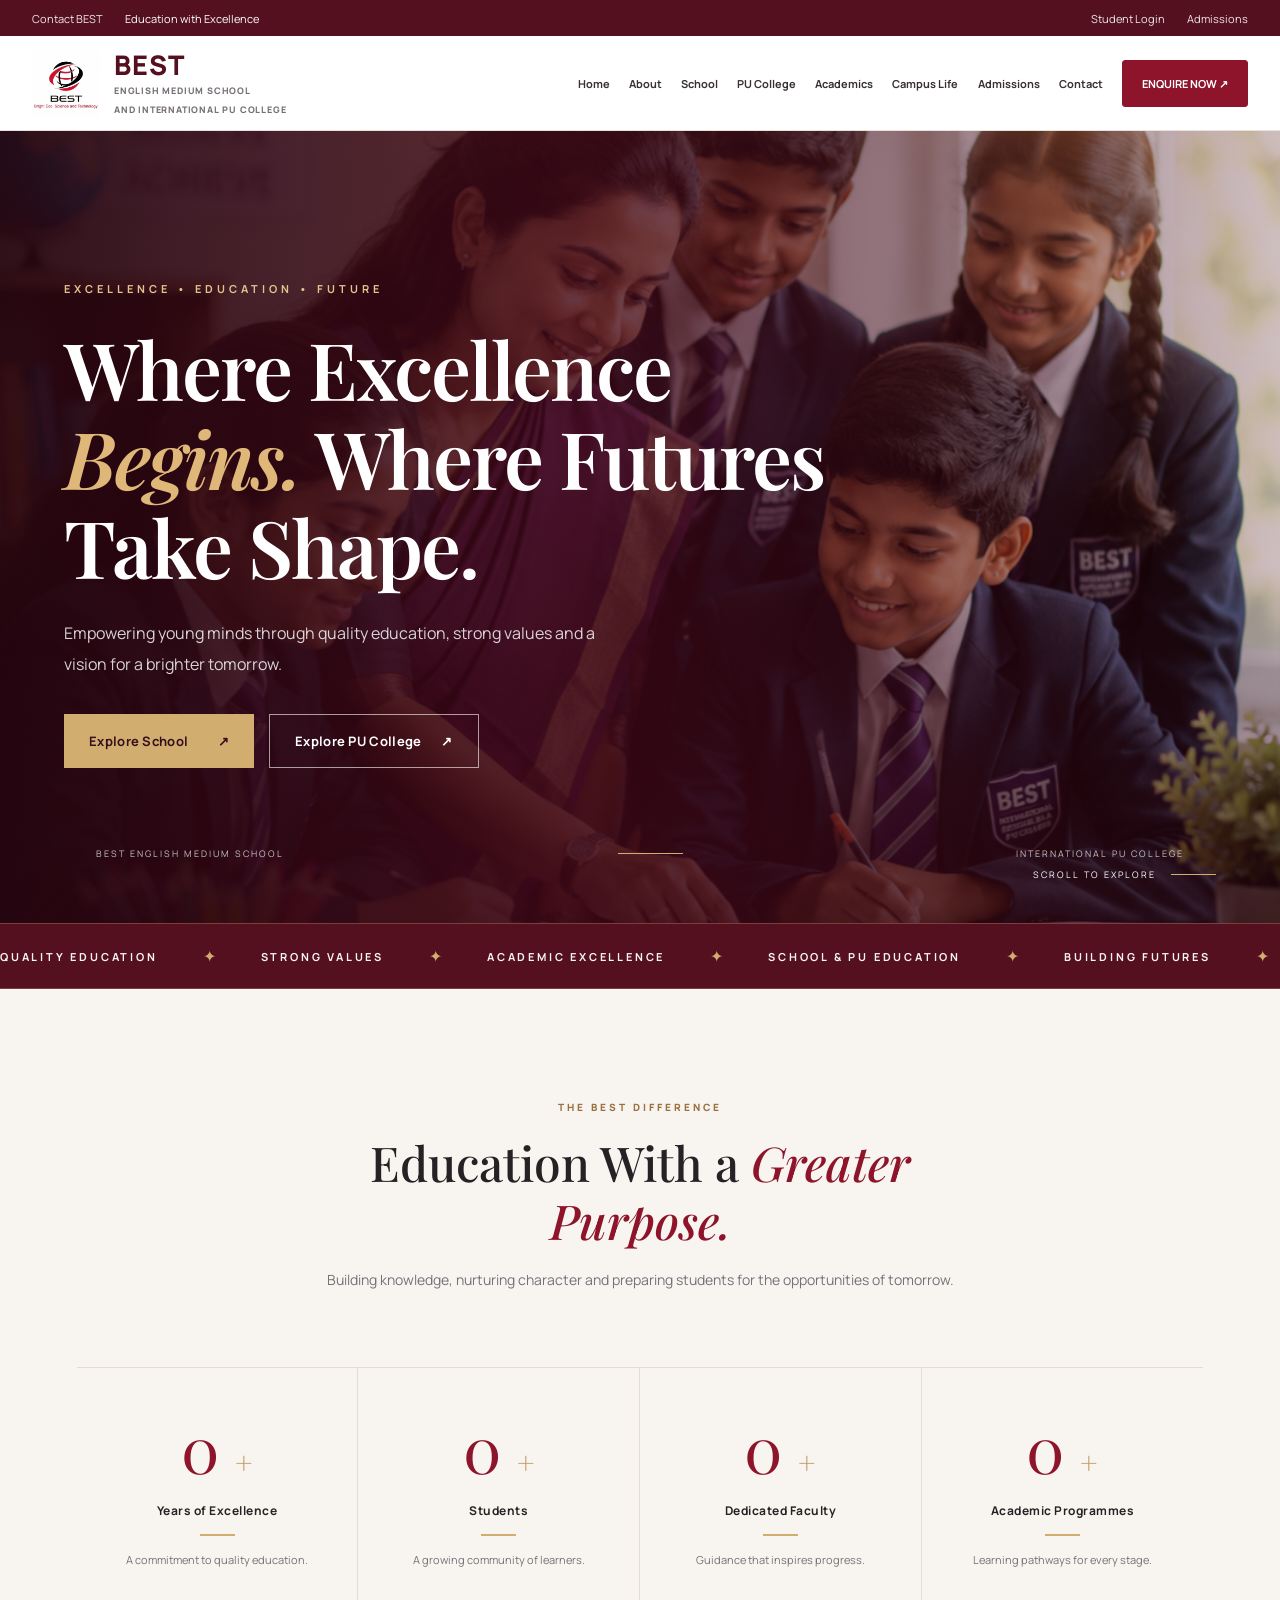
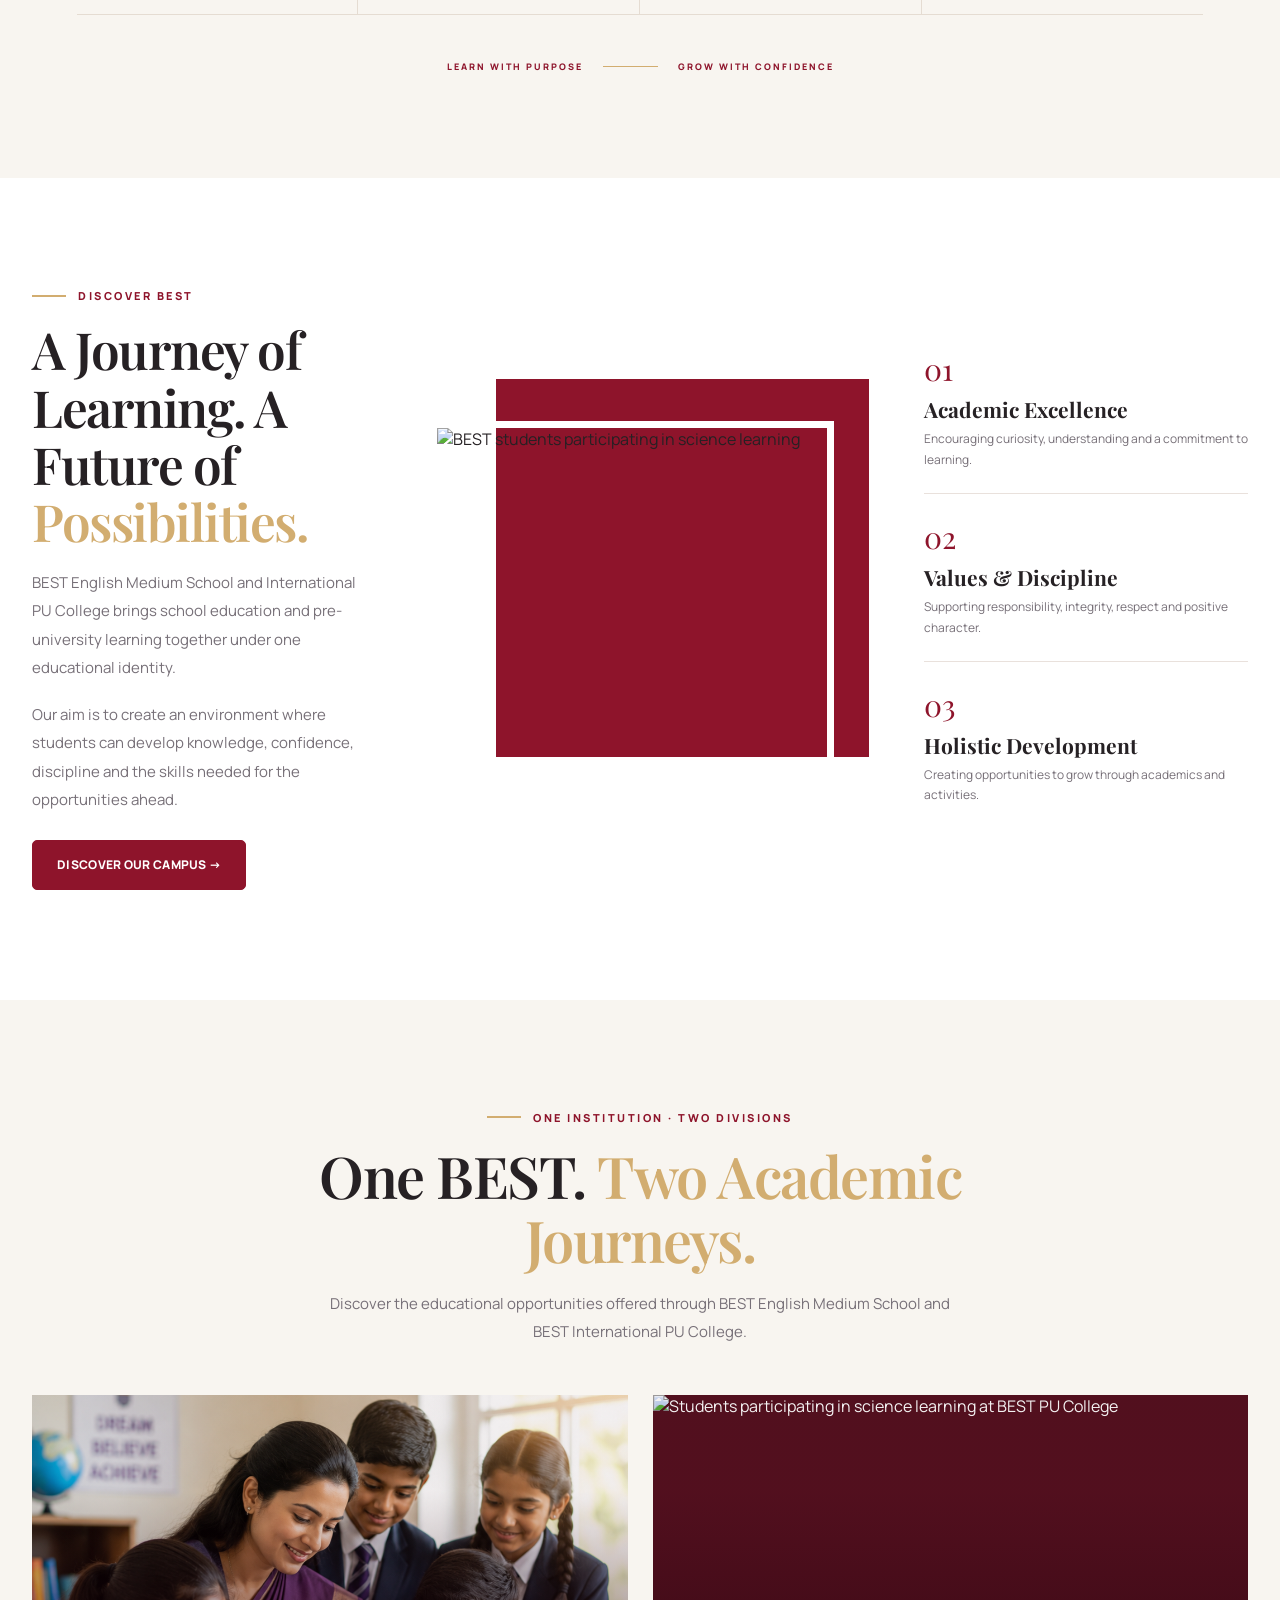
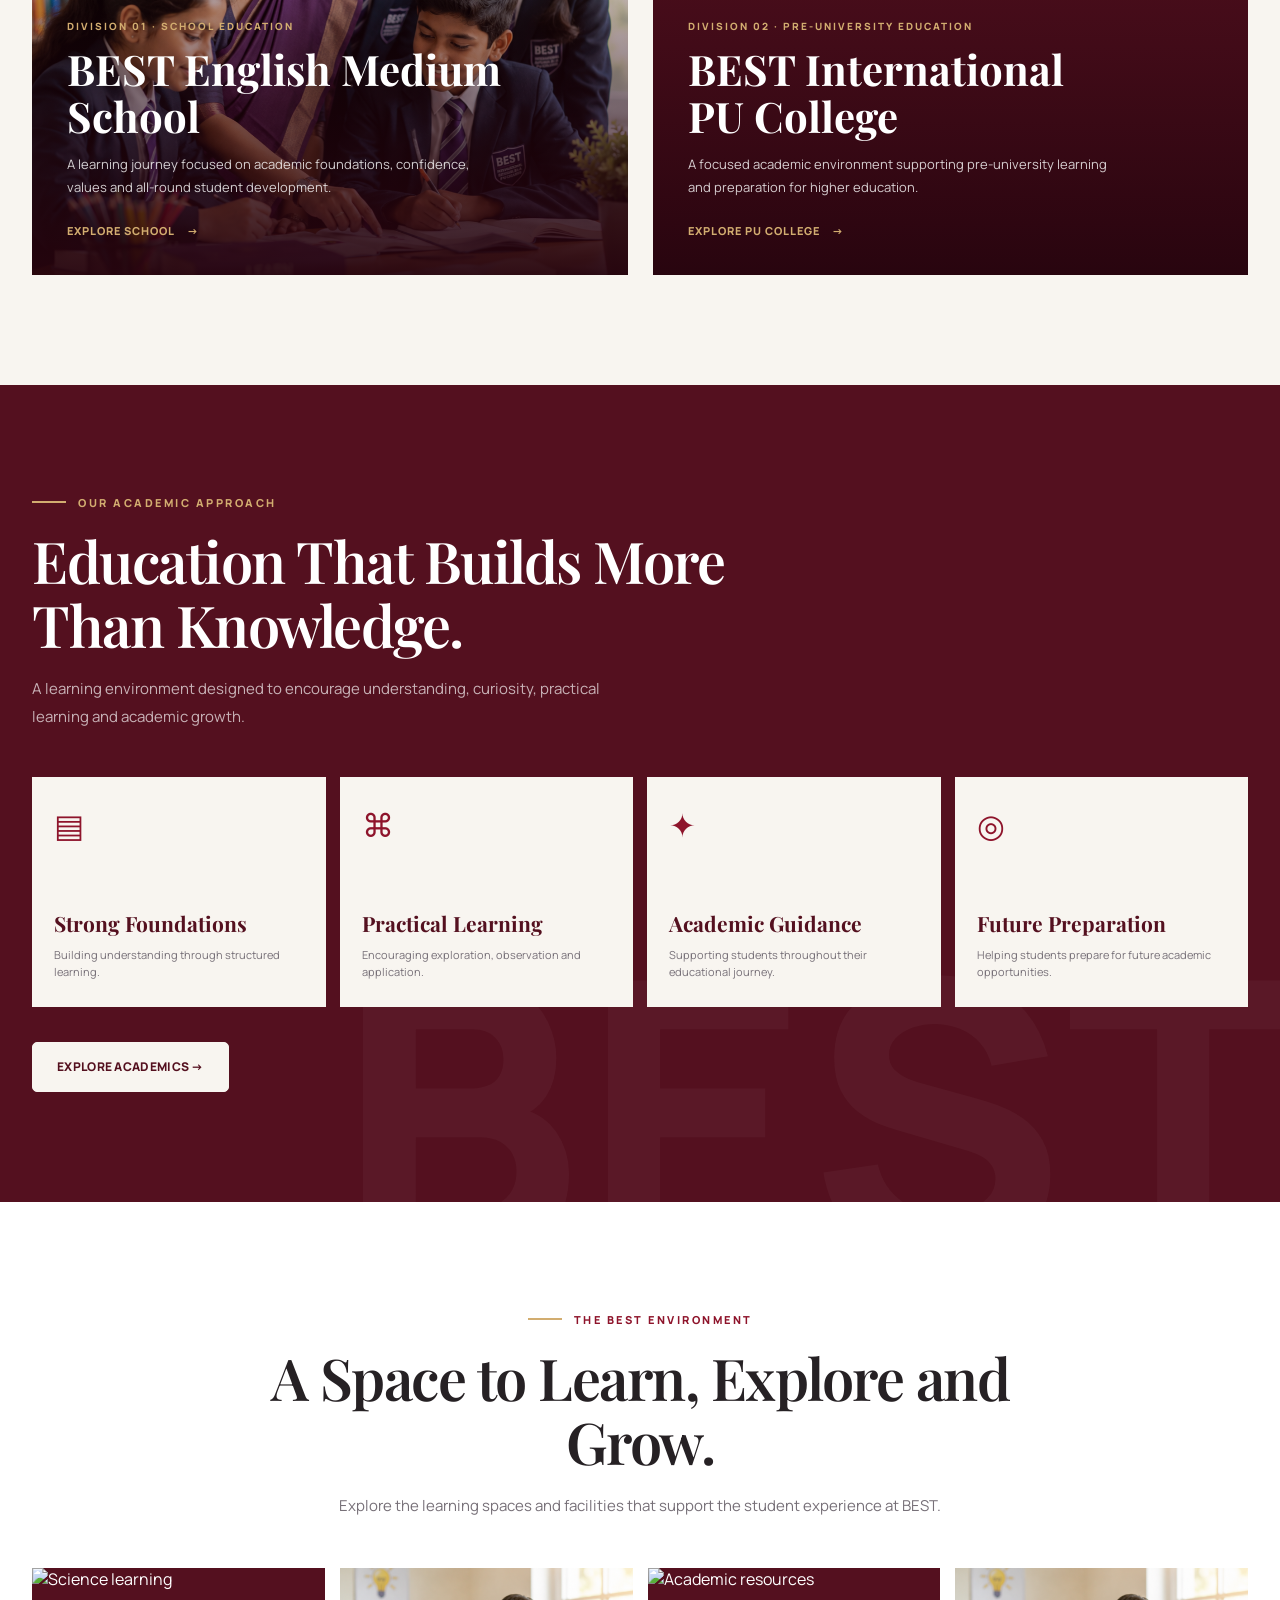
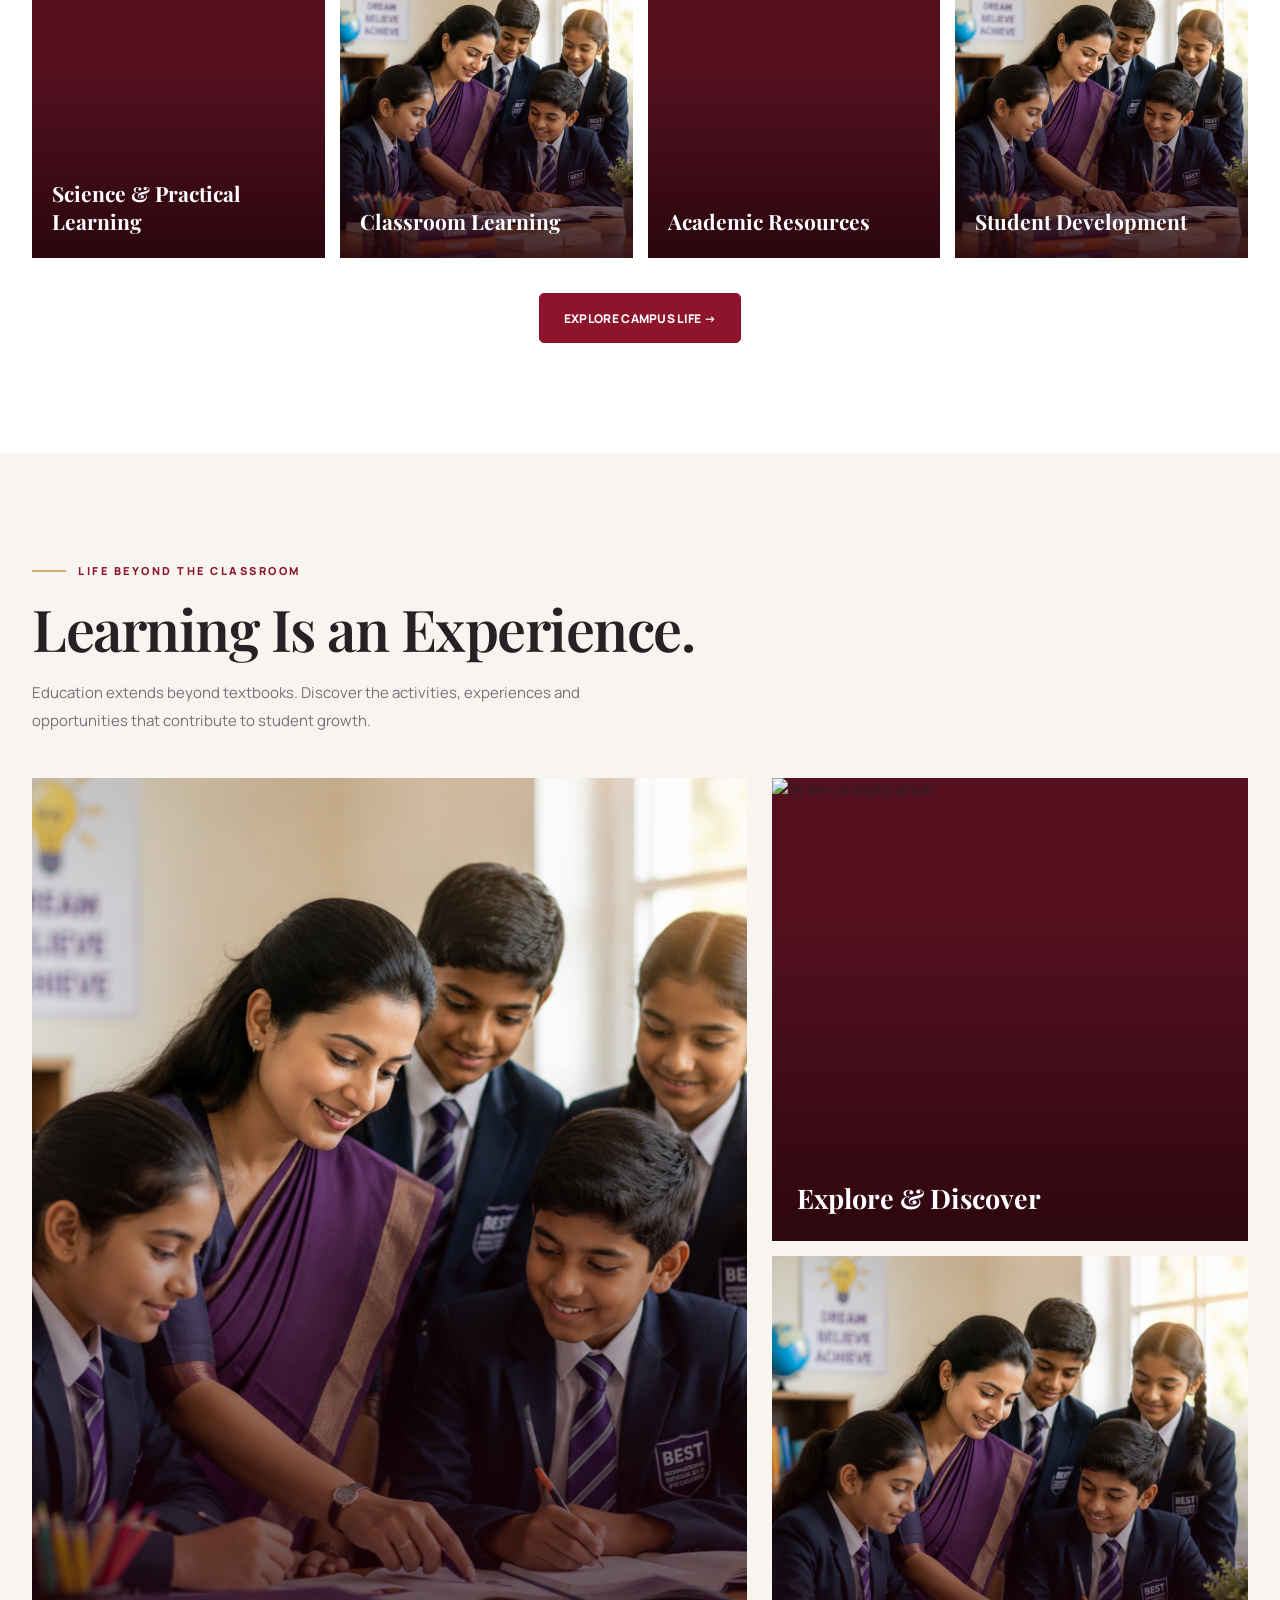
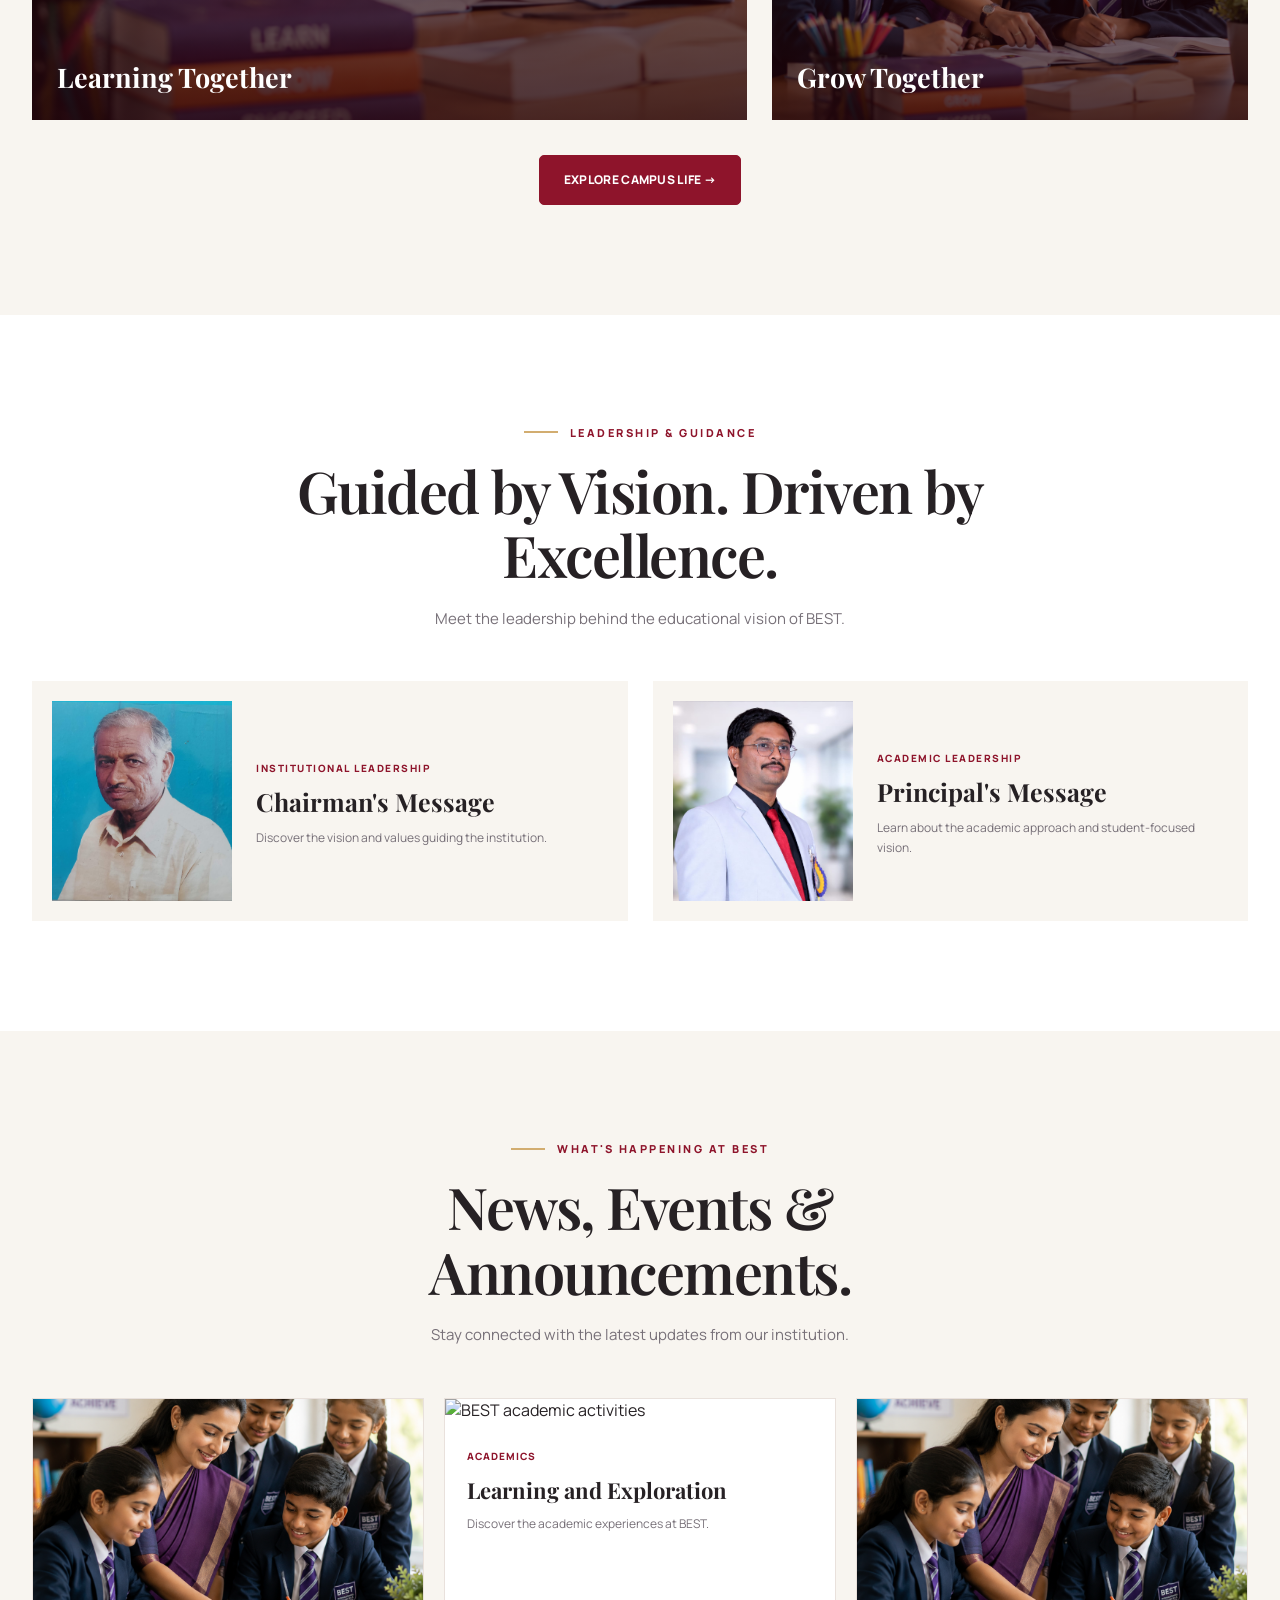
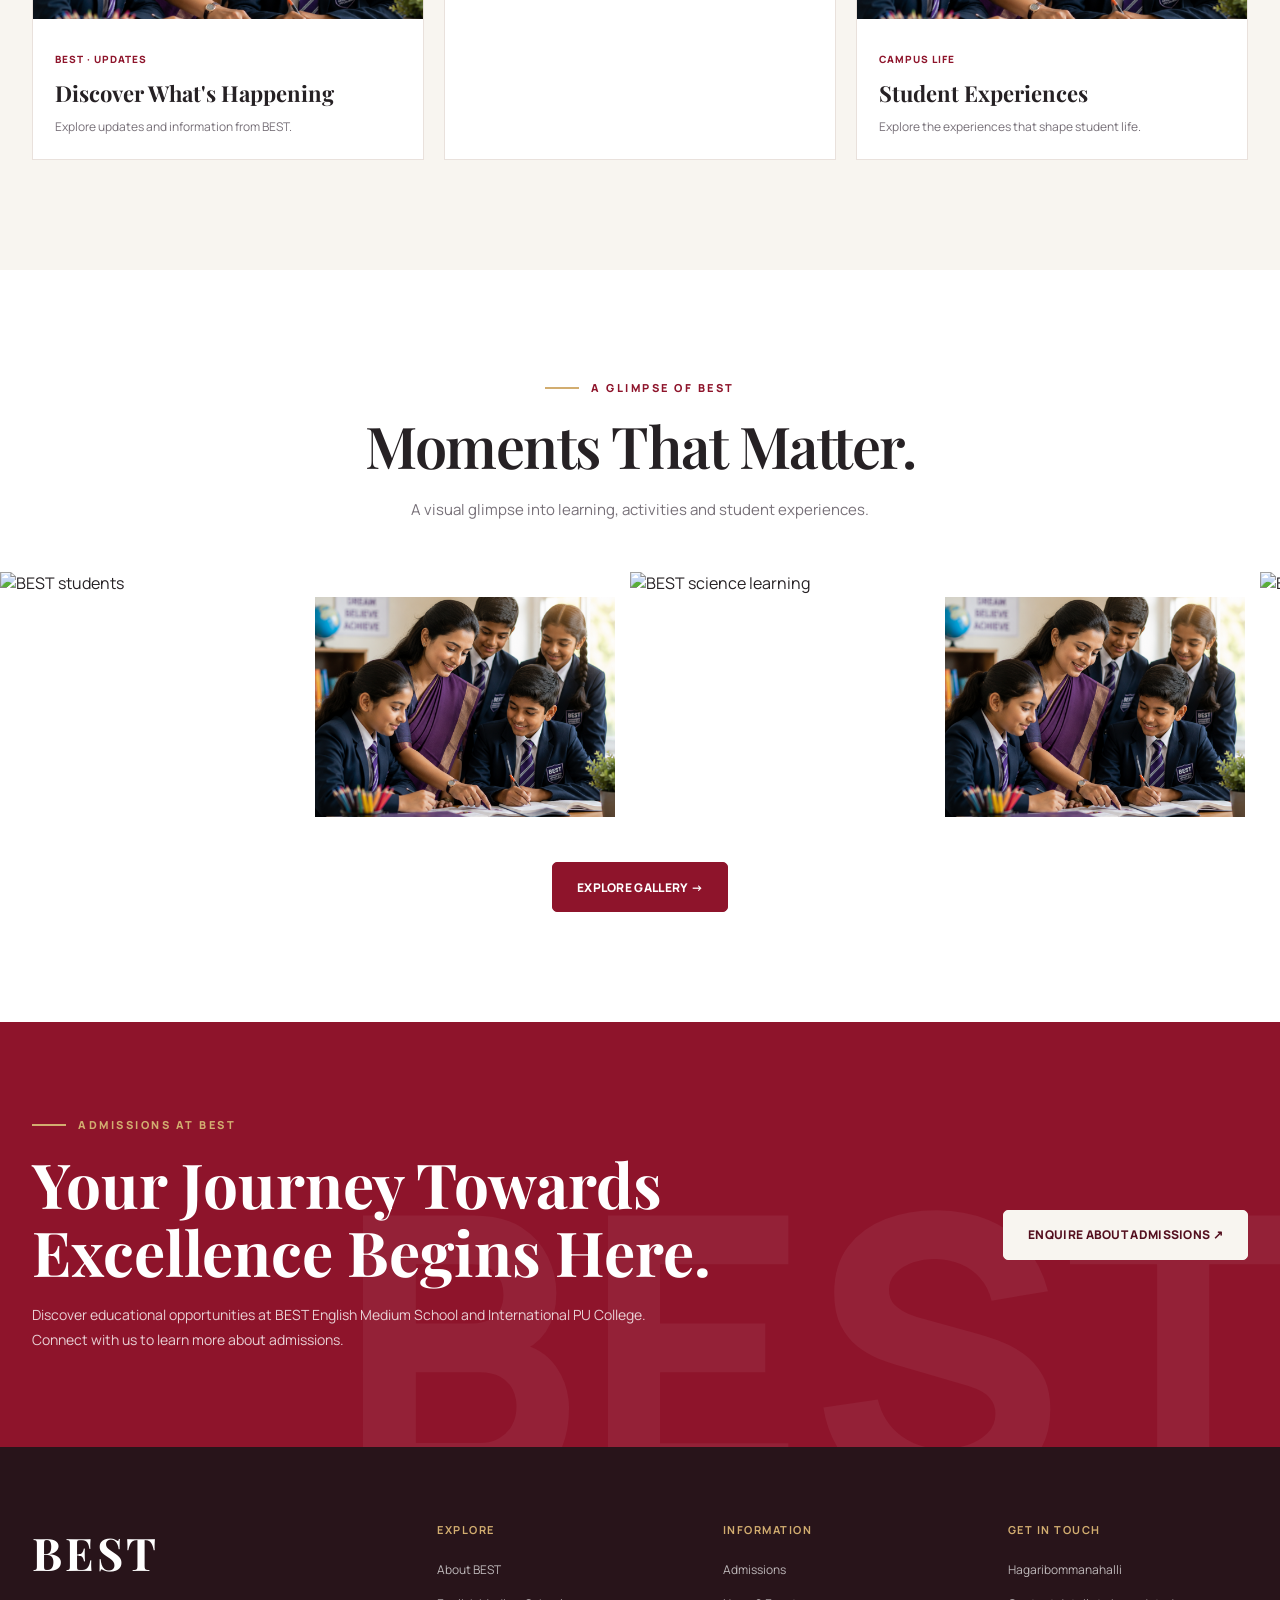
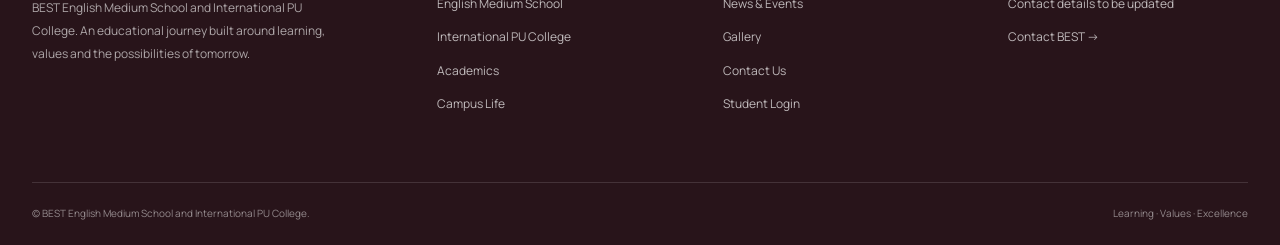
==== index.html @ a4b7d8de "Update index.html" ====
<!DOCTYPE html>
<html lang="en">
<head>
<meta charset="UTF-8">
<meta name="viewport" content="width=device-width, initial-scale=1.0">
<meta name="theme-color" content="#791326">

<title>BEST English Medium School and International PU College</title>
<meta name="description" content="Discover BEST English Medium School and International PU College. Explore our academic programmes, campus, facilities and admissions.">
<meta name="keywords" content="BEST School, BEST English Medium School, BEST International PU College, education, admissions">
<meta name="robots" content="index,follow">

<link rel="preconnect" href="https://fonts.googleapis.com">
<link rel="preconnect" href="https://fonts.gstatic.com" crossorigin>
<link href="https://fonts.googleapis.com/css2?family=DM+Sans:wght@400;500;600;700;800&family=Manrope:wght@400;500;600;700;800&family=Playfair+Display:wght@500;600;700;800&display=swap" rel="stylesheet">

<style>
:root {
  --red: #8E142B;
  --red-dark: #54101F;
  --red-deep: #390914;
  --gold: #D2AD70;
  --ivory: #F8F5F0;
  --white: #FFFFFF;
  --ink: #262124;
  --muted: #777078;
  --border: #E9E1DC;
  --container: 1280px;
  --serif: "Playfair Display", Georgia, serif;
  --sans: "Manrope", Arial, sans-serif;
}

* {
  box-sizing: border-box;
  margin: 0;
  padding: 0;
}

html {
  scroll-behavior: smooth;
  scroll-padding-top: 105px;
}

body {
  font-family: var(--sans);
  background: var(--ivory);
  color: var(--ink);
  overflow-x: hidden;
}

body.menu-open {
  overflow: hidden;
}

img, video {
  max-width: 100%;
}

a {
  color: inherit;
  text-decoration: none;
}

button {
  font: inherit;
}

.container {
  width: min(var(--container), calc(100% - 64px));
  margin-inline: auto;
}

.section {
  padding: 110px 0;
}

.eyebrow {
  display: flex;
  align-items: center;
  gap: 12px;
  color: var(--red);
  font-size: 11px;
  font-weight: 800;
  letter-spacing: 2.5px;
  text-transform: uppercase;
}

.eyebrow::before {
  content: "";
  width: 34px;
  height: 2px;
  background: var(--gold);
}

.section-heading {
  font-family: var(--serif);
  font-size: clamp(34px, 4.5vw, 58px);
  font-weight: 600;
  line-height: 1.12;
  letter-spacing: -1.5px;
  margin-top: 18px;
}

.section-description {
  color: var(--muted);
  font-size: 15px;
  line-height: 1.9;
  max-width: 620px;
  margin-top: 18px;
}

.gold-text {
  color: var(--gold);
}

.btn {
  display: inline-flex;
  justify-content: center;
  align-items: center;
  gap: 12px;
  min-height: 50px;
  padding: 0 24px;
  border-radius: 5px;
  font-size: 12px;
  font-weight: 800;
  letter-spacing: .3px;
  transition: transform .3s ease, background .3s ease, color .3s ease;
}

.btn:hover {
  transform: translateY(-3px);
}

.btn-primary {
  background: var(--red);
  color: white;
  border: 1px solid var(--red);
}

.btn-primary:hover {
  background: var(--red-dark);
}

.btn-light {
  background: var(--ivory);
  color: var(--red-dark);
  border: 1px solid var(--ivory);
}

.btn-outline {
  background: transparent;
  color: white;
  border: 1px solid rgba(255,255,255,.75);
}

.btn-outline:hover {
  background: white;
  color: var(--red-dark);
}


/* TOP ANNOUNCEMENT BAR */
.topbar {
  background: #54101F;
  color: #fff;
  font-size: 11px;
}

.topbar-inner {
  min-height: 36px;
  display: flex;
  justify-content: space-between;
  align-items: center;
  gap: 15px;
}

.topbar-left,
.topbar-right {
  display: flex;
  align-items: center;
  gap: 22px;
}

.topbar a {
  color: #fff;
  opacity: .9;
  transition: color .25s;
}

.topbar a:hover {
  color: #D2AD70;
}

/* MAIN HEADER */
.site-header {
  position: sticky;
  top: 0;
  z-index: 1000;
  background: rgba(255,255,255,.97);
  backdrop-filter: blur(16px);
  border-bottom: 1px solid #E9E1DC;
  transition: box-shadow .3s ease;
}

.site-header.scrolled {
  box-shadow: 0 8px 28px rgba(50,10,20,.09);
}

.nav-inner {
  min-height: 94px;
  display: flex;
  align-items: center;
  justify-content: space-between;
  gap: 28px;
}

.brand {
  display: flex;
  align-items: center;
  gap: 14px;
  flex-shrink: 0;
  min-width: 250px;
}

.brand-logo {
  width: 68px;
  height: 68px;
  object-fit: contain;
  display: block;
}

.brand-copy strong {
  display: block;
  color: #54101F;
  font-size: 27px;
  font-weight: 800;
  letter-spacing: 1px;
  line-height: 1;
}

.brand-copy span {
  display: block;
  color: #777078;
  font-size: 9px;
  font-weight: 800;
  letter-spacing: .8px;
  margin-top: 6px;
  text-transform: uppercase;
}

.desktop-nav {
  display: flex;
  align-items: center;
  justify-content: flex-end;
  gap: clamp(12px, 1.5vw, 22px);
}

.desktop-nav a {
  font-size: 11px;
  font-weight: 700;
  color: #393036;
  white-space: nowrap;
  position: relative;
  padding: 12px 0;
  transition: color .25s;
}

.desktop-nav a:not(.nav-cta)::after {
  content: "";
  position: absolute;
  left: 0;
  bottom: 4px;
  height: 2px;
  width: 0;
  background: #8E142B;
  transition: width .3s ease;
}

.desktop-nav a:hover {
  color: #8E142B;
}

.desktop-nav a:hover::after {
  width: 100%;
}

.desktop-nav .nav-cta {
  padding: 15px 19px;
  background: #8E142B;
  color: #fff;
  border: 1px solid #8E142B;
  border-radius: 3px;
  transition: background .25s, color .25s;
}

.desktop-nav .nav-cta:hover {
  background: #54101F;
  border-color: #54101F;
}

/* MOBILE MENU BUTTON */
.menu-toggle {
  display: none;
  border: 0;
  background: transparent;
  color: #8E142B;
  font-size: 29px;
  cursor: pointer;
}

/* MOBILE DRAWER */
.mobile-menu {
  position: fixed;
  inset: 0;
  z-index: 1200;
  background: #54101F;
  color: #fff;
  padding: 28px;
  display: flex;
  flex-direction: column;
  transform: translateX(100%);
  transition: transform .4s ease;
  overflow-y: auto;
}

.mobile-menu.open {
  transform: translateX(0);
}

.mobile-menu-top {
  display: flex;
  align-items: center;
  justify-content: space-between;
  padding-bottom: 25px;
  border-bottom: 1px solid rgba(255,255,255,.2);
}

.mobile-menu-top strong {
  font-family: "Playfair Display", Georgia, serif;
  font-size: 30px;
}

.mobile-close {
  background: transparent;
  border: 0;
  color: white;
  font-size: 36px;
  cursor: pointer;
}

.mobile-links {
  display: flex;
  flex-direction: column;
  margin-top: 20px;
}

.mobile-links a {
  padding: 17px 0;
  border-bottom: 1px solid rgba(255,255,255,.12);
  font-size: 16px;
  font-weight: 600;
}

.mobile-links a:hover {
  color: #D2AD70;
}

/* RESPONSIVE HEADER */
@media(max-width:1100px) {
  .brand {
    min-width: 210px;
  }

  .brand-logo {
    width: 58px;
    height: 58px;
  }

  .brand-copy strong {
    font-size: 23px;
  }

  .desktop-nav {
    gap: 11px;
  }

  .desktop-nav a {
    font-size: 10px;
  }
}

@media(max-width:850px) {
  .nav-inner {
    min-height: 78px;
  }

  .desktop-nav {
    display: none;
  }

  .menu-toggle {
    display: block;
  }

  .topbar-right {
    display: none;
  }

  .topbar-inner {
    justify-content: center;
  }
}

@media(max-width:560px) {
  .brand {
    min-width: 0;
    gap: 10px;
  }

  .brand-logo {
    width: 49px;
    height: 49px;
  }

  .brand-copy strong {
    font-size: 21px;
  }

  .brand-copy span {
    font-size: 7px;
    letter-spacing: .45px;
  }
}


/* HERO */

.hero {
  min-height: 690px;
  height: min(790px, calc(100svh - 125px));
  min-height: 650px;
  position: relative;
  display: flex;
  align-items: center;
  overflow: hidden;
  background: var(--red-dark);
  color: white;
}

.hero-media {
  position: absolute;
  inset: 0;
  z-index: 0;
}

.hero-media video,
.hero-media img {
  width: 100%;
  height: 100%;
  object-fit: cover;
}

.hero-media img {
  display: none;
}

.hero-overlay {
  position: absolute;
  inset: 0;
  background:
    linear-gradient(90deg,
      rgba(50,5,17,.96) 0%,
      rgba(75,8,25,.87) 38%,
      rgba(75,8,25,.40) 72%,
      rgba(40,5,15,.18) 100%),
    linear-gradient(0deg,rgba(30,4,12,.3),transparent 55%);
}

.hero-inner {
  position: relative;
  z-index: 2;
  width: min(var(--container), calc(100% - 64px));
  margin: auto;
  padding: 70px 0 90px;
}

.hero-kicker {
  display: flex;
  align-items: center;
  gap: 13px;
  color: var(--gold);
  text-transform: uppercase;
  font-size: 11px;
  letter-spacing: 3px;
  font-weight: 800;
  animation: riseIn .9s .15s both;
}

.hero-kicker::before {
  content: "";
  width: 40px;
  height: 2px;
  background: var(--gold);
}

.hero-title {
  font-family: var(--serif);
  font-size: clamp(48px, 7.2vw, 91px);
  font-weight: 600;
  line-height: 1.04;
  letter-spacing: -2.8px;
  max-width: 850px;
  margin-top: 26px;
}

.hero-title .line {
  display: block;
  overflow: hidden;
  padding-bottom: 7px;
}

.hero-title .line span {
  display: block;
  animation: titleReveal 1s cubic-bezier(.2,.8,.2,1) both;
}

.hero-title .line:nth-child(2) span {
  animation-delay: .18s;
}

.hero-title em {
  color: var(--gold);
  font-weight: 500;
}

.hero-description {
  max-width: 550px;
  color: rgba(255,255,255,.84);
  font-size: 15px;
  line-height: 1.9;
  margin-top: 23px;
  animation: riseIn .9s .65s both;
}

.hero-actions {
  display: flex;
  flex-wrap: wrap;
  gap: 13px;
  margin-top: 34px;
  animation: riseIn .9s .8s both;
}

.hero-bottom {
  position: absolute;
  z-index: 3;
  bottom: 28px;
  left: 50%;
  transform: translateX(-50%);
  width: min(var(--container), calc(100% - 64px));
  display: flex;
  justify-content: space-between;
  align-items: center;
  color: rgba(255,255,255,.75);
  font-size: 10px;
  letter-spacing: 2px;
  text-transform: uppercase;
}

.scroll-cue {
  display: flex;
  align-items: center;
  gap: 12px;
}

.scroll-cue span {
  width: 35px;
  height: 1px;
  background: var(--gold);
}

/* MARQUEE */

.marquee {
  background: var(--red);
  color: white;
  overflow: hidden;
  padding: 21px 0;
}

.marquee-track {
  display: flex;
  width: max-content;
  animation: marqueeMove 34s linear infinite;
}

.marquee:hover .marquee-track {
  animation-play-state: paused;
}

.marquee-item {
  display: flex;
  align-items: center;
  gap: 28px;
  padding-right: 28px;
  font-family: var(--serif);
  font-size: 19px;
  font-weight: 600;
  letter-spacing: 1px;
  white-space: nowrap;
}

.marquee-item i {
  color: var(--gold);
  font-style: normal;
  font-size: 22px;
}

/* STATS */

.stats {
  background: var(--ivory);
  border-bottom: 1px solid var(--border);
}

.stats-grid {
  display: grid;
  grid-template-columns: repeat(4,1fr);
}

.stat {
  text-align: center;
  padding: 45px 20px;
  border-right: 1px solid var(--border);
}

.stat:last-child {
  border: 0;
}

.stat-number {
  font-family: var(--serif);
  font-size: clamp(34px,4vw,52px);
  color: var(--red);
  line-height: 1;
}

.stat-label {
  color: var(--muted);
  text-transform: uppercase;
  letter-spacing: 1.5px;
  font-size: 10px;
  font-weight: 800;
  margin-top: 12px;
}

/* ABOUT */

.about {
  background: white;
}

.about-grid {
  display: grid;
  grid-template-columns: .9fr 1.15fr .85fr;
  align-items: center;
  gap: 55px;
}

.about-copy .section-heading {
  font-size: clamp(38px,4vw,54px);
}

.about-image {
  position: relative;
  min-height: 420px;
}

.about-image::before {
  content: "";
  position: absolute;
  width: 85%;
  height: 90%;
  top: 0;
  right: 0;
  background: var(--red);
}

.about-image img {
  position: absolute;
  width: 92%;
  height: 90%;
  bottom: 0;
  left: 0;
  object-fit: cover;
  border: 7px solid white;
  z-index: 1;
}

.about-values {
  display: flex;
  flex-direction: column;
}

.value {
  padding: 23px 0;
  border-bottom: 1px solid var(--border);
}

.value:first-child {
  padding-top: 0;
}

.value:last-child {
  border-bottom: 0;
}

.value-mark {
  color: var(--red);
  font-family: var(--serif);
  font-size: 30px;
}

.value h3 {
  font-family: var(--serif);
  font-size: 21px;
  margin-top: 6px;
}

.value p {
  font-size: 12px;
  color: var(--muted);
  line-height: 1.7;
  margin-top: 6px;
}

/* DIVISIONS */

.divisions {
  background: var(--ivory);
}

.center-heading {
  text-align: center;
  max-width: 750px;
  margin: 0 auto 48px;
}

.center-heading .eyebrow {
  justify-content: center;
}

.center-heading .section-description {
  margin-inline: auto;
}

.division-grid {
  display: grid;
  grid-template-columns: repeat(2,1fr);
  gap: 25px;
}

.division-card {
  min-height: 480px;
  position: relative;
  overflow: hidden;
  color: white;
  background: var(--red-dark);
}

.division-card img {
  position: absolute;
  inset: 0;
  width: 100%;
  height: 100%;
  object-fit: cover;
  transition: transform .8s cubic-bezier(.2,.8,.2,1);
}

.division-card:hover img {
  transform: scale(1.055);
}

.division-card::after {
  content: "";
  position: absolute;
  inset: 0;
  background: linear-gradient(0deg,rgba(38,4,14,.95),rgba(50,5,15,.06) 80%);
}

.division-content {
  position: absolute;
  z-index: 2;
  bottom: 0;
  left: 0;
  padding: 35px;
  max-width: 510px;
}

.division-number {
  color: var(--gold);
  font-size: 10px;
  font-weight: 800;
  letter-spacing: 2px;
}

.division-content h3 {
  font-family: var(--serif);
  font-size: clamp(29px,3.3vw,42px);
  line-height: 1.12;
  margin-top: 13px;
}

.division-content p {
  font-size: 13px;
  line-height: 1.8;
  color: rgba(255,255,255,.8);
  margin-top: 13px;
}

.text-link {
  display: inline-flex;
  align-items: center;
  gap: 12px;
  color: var(--gold);
  font-size: 11px;
  font-weight: 800;
  letter-spacing: 1px;
  text-transform: uppercase;
  margin-top: 23px;
}

.text-link span {
  transition: transform .3s;
}

.text-link:hover span {
  transform: translateX(6px);
}

/* ACADEMICS */

.academics {
  background: var(--red-dark);
  color: white;
  position: relative;
  overflow: hidden;
}

.academics::after {
  content: "BEST";
  position: absolute;
  right: -20px;
  bottom: -100px;
  color: rgba(255,255,255,.035);
  font-size: clamp(200px,30vw,430px);
  font-weight: 800;
  line-height: 1;
  pointer-events: none;
}

.academics .eyebrow {
  color: var(--gold);
}

.academics .section-heading {
  max-width: 730px;
}

.academics .section-description {
  color: rgba(255,255,255,.68);
}

.academic-grid {
  display: grid;
  grid-template-columns: repeat(4,1fr);
  gap: 14px;
  margin-top: 45px;
  position: relative;
  z-index: 1;
}

.academic-card {
  min-height: 230px;
  background: #F8F5F0;
  color: var(--red-dark);
  padding: 26px 22px;
  display: flex;
  flex-direction: column;
  justify-content: space-between;
  transition: transform .3s, background .3s;
}

.academic-card:hover {
  transform: translateY(-8px);
  background: white;
}

.academic-icon {
  color: var(--red);
  font-size: 32px;
}

.academic-card h3 {
  font-family: var(--serif);
  font-size: 21px;
  line-height: 1.2;
}

.academic-card p {
  color: var(--muted);
  font-size: 11px;
  line-height: 1.6;
  margin-top: 9px;
}

/* FACILITIES */

.facilities {
  background: white;
}

.facility-grid {
  display: grid;
  grid-template-columns: repeat(4,1fr);
  gap: 15px;
  margin-top: 45px;
}

.facility-card {
  position: relative;
  height: 290px;
  overflow: hidden;
  background: var(--red-dark);
  color: white;
}

.facility-card img {
  width: 100%;
  height: 100%;
  object-fit: cover;
  transition: transform .7s;
}

.facility-card:hover img {
  transform: scale(1.08);
}

.facility-card::after {
  content: "";
  position: absolute;
  inset: 0;
  background: linear-gradient(0deg,rgba(35,4,12,.86),transparent 65%);
}

.facility-card h3 {
  position: absolute;
  z-index: 2;
  bottom: 23px;
  left: 20px;
  font-family: var(--serif);
  font-size: 21px;
}

/* CAMPUS LIFE */

.campus-life {
  background: var(--ivory);
}

.life-grid {
  display: grid;
  grid-template-columns: 1.2fr .8fr;
  gap: 25px;
  margin-top: 42px;
}

.life-main, .life-side {
  position: relative;
  overflow: hidden;
  min-height: 430px;
  background: var(--red-dark);
}

.life-side {
  min-height: 430px;
  display: grid;
  grid-template-rows: 1fr 1fr;
  gap: 15px;
  background: transparent;
}

.life-main img, .life-small img {
  width: 100%;
  height: 100%;
  object-fit: cover;
  transition: transform .7s;
}

.life-main:hover img, .life-small:hover img {
  transform: scale(1.06);
}

.life-main::after, .life-small::after {
  content: "";
  position: absolute;
  inset: 0;
  background: linear-gradient(0deg,rgba(35,4,12,.8),transparent 70%);
}

.life-main h3, .life-small h3 {
  position: absolute;
  z-index: 2;
  bottom: 25px;
  left: 25px;
  color: white;
  font-family: var(--serif);
  font-size: 27px;
}

.life-small {
  position: relative;
  overflow: hidden;
  background: var(--red-dark);
}

/* LEADERSHIP */

.leadership {
  background: white;
}

.leader-grid {
  display: grid;
  grid-template-columns: repeat(2,1fr);
  gap: 25px;
  margin-top: 42px;
}

.leader-card {
  display: grid;
  grid-template-columns: 180px 1fr;
  gap: 24px;
  align-items: center;
  background: var(--ivory);
  padding: 20px;
}

.leader-card img {
  width: 180px;
  height: 200px;
  object-fit: cover;
}

.leader-card span {
  color: var(--red);
  text-transform: uppercase;
  font-size: 10px;
  font-weight: 800;
  letter-spacing: 1.5px;
}

.leader-card h3 {
  font-family: var(--serif);
  font-size: 25px;
  margin-top: 8px;
}

.leader-card p {
  color: var(--muted);
  font-size: 12px;
  line-height: 1.7;
  margin-top: 10px;
}

/* NEWS */

.news {
  background: var(--ivory);
}

.news-grid {
  display: grid;
  grid-template-columns: repeat(3,1fr);
  gap: 20px;
  margin-top: 42px;
}

.news-card {
  background: white;
  border: 1px solid var(--border);
}

.news-card img {
  width: 100%;
  height: 220px;
  object-fit: cover;
}

.news-card-content {
  padding: 22px;
}

.news-card-content span {
  color: var(--red);
  font-size: 10px;
  font-weight: 800;
  letter-spacing: 1px;
  text-transform: uppercase;
}

.news-card-content h3 {
  font-family: var(--serif);
  font-size: 22px;
  margin-top: 10px;
}

.news-card-content p {
  color: var(--muted);
  font-size: 12px;
  line-height: 1.7;
  margin-top: 9px;
}

/* GALLERY */

.gallery {
  background: white;
  overflow: hidden;
}

.gallery-track {
  display: flex;
  gap: 15px;
  width: max-content;
  margin-top: 42px;
  animation: galleryMove 35s linear infinite;
}

.gallery-track:hover {
  animation-play-state: paused;
}

.gallery-track img {
  width: 300px;
  height: 220px;
  object-fit: cover;
}

.gallery-track img:nth-child(even) {
  margin-top: 25px;
}

/* ADMISSION CTA */

.admission-cta {
  background: var(--red);
  color: white;
  position: relative;
  overflow: hidden;
  padding: 95px 0;
}

.admission-cta::before {
  content: "BEST";
  position: absolute;
  right: -20px;
  bottom: -90px;
  font-size: clamp(200px,30vw,420px);
  line-height: 1;
  font-weight: 800;
  color: rgba(255,255,255,.055);
}

.admission-inner {
  position: relative;
  z-index: 1;
  display: flex;
  justify-content: space-between;
  align-items: center;
  gap: 35px;
}

.admission-inner .eyebrow {
  color: var(--gold);
}

.admission-inner h2 {
  font-family: var(--serif);
  font-size: clamp(37px,5vw,62px);
  line-height: 1.1;
  max-width: 760px;
  margin-top: 18px;
}

.admission-inner p {
  color: rgba(255,255,255,.8);
  font-size: 14px;
  line-height: 1.8;
  margin-top: 15px;
  max-width: 620px;
}

/* FOOTER */

.footer {
  background: #28141A;
  color: white;
  padding: 75px 0 25px;
}

.footer-grid {
  display: grid;
  grid-template-columns: 1.5fr 1fr 1fr 1fr;
  gap: 45px;
}

.footer-brand h2 {
  font-family: var(--serif);
  font-size: 45px;
  letter-spacing: 3px;
  color: white;
}

.footer-brand p {
  color: rgba(255,255,255,.62);
  font-size: 12px;
  line-height: 1.9;
  margin-top: 15px;
  max-width: 300px;
}

.footer-column h3 {
  color: var(--gold);
  font-size: 11px;
  letter-spacing: 1.5px;
  text-transform: uppercase;
  margin-bottom: 22px;
}

.footer-column a, .footer-column p {
  display: block;
  color: rgba(255,255,255,.7);
  font-size: 12px;
  line-height: 1.8;
  margin-bottom: 12px;
}

.footer-column a:hover {
  color: var(--gold);
}

.footer-bottom {
  border-top: 1px solid rgba(255,255,255,.13);
  margin-top: 55px;
  padding-top: 23px;
  display: flex;
  justify-content: space-between;
  gap: 20px;
  color: rgba(255,255,255,.5);
  font-size: 10px;
}

/* REVEAL ANIMATIONS */

.reveal {
  opacity: 0;
  transform: translateY(32px);
  transition: opacity .8s ease, transform .8s cubic-bezier(.2,.8,.2,1);
}

.reveal.visible {
  opacity: 1;
  transform: translateY(0);
}

@keyframes riseIn {
  from { opacity: 0; transform: translateY(25px); }
  to { opacity: 1; transform: translateY(0); }
}

@keyframes titleReveal {
  from { opacity: 0; transform: translateY(105%); }
  to { opacity: 1; transform: translateY(0); }
}

@keyframes marqueeMove {
  from { transform: translateX(0); }
  to { transform: translateX(-50%); }
}

@keyframes galleryMove {
  from { transform: translateX(0); }
  to { transform: translateX(-50%); }
}

/* RESPONSIVE */

@media(max-width:1100px) {
  .desktop-nav { gap: 12px; }
  .desktop-nav a { font-size: 10px; }
  .brand-copy strong { font-size: 23px; }
  .about-grid { grid-template-columns: 1fr 1.2fr; }
  .about-values { grid-column: 1/-1; display: grid; grid-template-columns: repeat(3,1fr); gap: 20px; }
  .value { border: 0; padding: 15px 0; }
  .academic-grid { grid-template-columns: repeat(2,1fr); }
  .facility-grid { grid-template-columns: repeat(2,1fr); }
  .leader-grid { grid-template-columns: 1fr; }
}

@media(max-width:850px) {
  .container { width: min(100% - 40px, var(--container)); }
  .topbar-inner { justify-content: center; }
  .topbar-right { display: none; }
  .nav-inner { min-height: 76px; }
  .desktop-nav { display: none; }
  .menu-toggle { display: block; }
  .hero { min-height: 690px; height: 80svh; }
  .hero-inner { width: calc(100% - 40px); }
  .hero-bottom { width: calc(100% - 40px); }
  .stats-grid { grid-template-columns: repeat(2,1fr); }
  .stat:nth-child(2) { border-right: 0; }
  .stat:nth-child(-n+2) { border-bottom: 1px solid var(--border); }
  .about-grid { grid-template-columns: 1fr; gap: 35px; }
  .about-image { min-height: 420px; }
  .about-values { grid-column: auto; }
  .division-grid { grid-template-columns: 1fr; }
  .division-card { min-height: 420px; }
  .life-grid { grid-template-columns: 1fr; }
  .life-side { grid-template-columns: 1fr 1fr; grid-template-rows: 230px; min-height: 230px; }
  .news-grid { grid-template-columns: 1fr 1fr; }
  .footer-grid { grid-template-columns: 1fr 1fr; }
  .admission-inner { flex-direction: column; align-items: flex-start; }
}

@media(max-width:560px) {
  .section { padding: 75px 0; }
  .container { width: calc(100% - 36px); }
  .topbar-inner { min-height: 32px; font-size: 9px; }
  .brand-symbol { width: 45px; height: 45px; font-size: 24px; }
  .brand-copy strong { font-size: 21px; }
  .brand-copy span { font-size: 7px; letter-spacing: .7px; }
  .hero { min-height: 670px; height: 83svh; }
  .hero-overlay {
    background: linear-gradient(90deg,rgba(50,5,17,.9),rgba(50,5,17,.5)),
                linear-gradient(0deg,rgba(30,4,12,.5),transparent);
  }
  .hero-inner { width: calc(100% - 38px); padding-top: 45px; }
  .hero-title { font-size: clamp(43px,12vw,61px); letter-spacing: -1.5px; }
  .hero-description { font-size: 13px; }
  .hero-kicker { font-size: 9px; letter-spacing: 1.5px; }
  .hero-actions { gap: 9px; }
  .hero-actions .btn { min-height: 47px; padding: 0 15px; font-size: 10px; }
  .hero-bottom { width: calc(100% - 38px); font-size: 8px; }
  .marquee { padding: 16px 0; }
  .marquee-item { font-size: 16px; }
  .stat { padding: 30px 8px; }
  .stat-number { font-size: 36px; }
  .stat-label { font-size: 8px; letter-spacing: 1px; }
  .about-image { min-height: 310px; }
  .about-values { grid-template-columns: 1fr; gap: 0; }
  .division-card { min-height: 390px; }
  .division-content { padding: 25px; }
  .academic-grid { grid-template-columns: 1fr 1fr; gap: 9px; }
  .academic-card { min-height: 205px; padding: 18px 14px; }
  .academic-card h3 { font-size: 18px; }
  .facility-grid { grid-template-columns: 1fr 1fr; gap: 9px; }
  .facility-card { height: 205px; }
  .facility-card h3 { font-size: 17px; left: 12px; bottom: 15px; }
  .life-main { min-height: 320px; }
  .life-side { grid-template-columns: 1fr; grid-template-rows: 180px 180px; }
  .leader-card { grid-template-columns: 105px 1fr; gap: 15px; padding: 13px; }
  .leader-card img { width: 105px; height: 140px; }
  .leader-card h3 { font-size: 20px; }
  .news-grid { grid-template-columns: 1fr; }
  .news-card img { height: 210px; }
  .gallery-track img { width: 235px; height: 175px; }
  .admission-cta { padding: 75px 0; }
  .footer-grid { grid-template-columns: 1fr 1fr; gap: 30px 20px; }
  .footer-brand { grid-column: 1/-1; }
  .footer-bottom { flex-direction: column; margin-top: 35px; }
}

@media(prefers-reduced-motion:reduce) {
  *, *::before, *::after {
    scroll-behavior: auto !important;
    animation-duration: .01ms !important;
    animation-iteration-count: 1 !important;
    transition-duration: .01ms !important;
  }
  .reveal { opacity: 1; transform: none; }
}
  /* ===== BEST CINEMATIC HERO ===== */

.best-hero {
  position: relative;
  min-height: 88vh;
  width: 100%;
  overflow: hidden;
  display: flex;
  align-items: center;
  background: #54101f;
  color: #fff;
}

.hero-background {
  position: absolute;
  inset: 0;
  z-index: 0;
}

.hero-background img {
  width: 100%;
  height: 100%;
  object-fit: cover;
  object-position: center;
  animation: heroZoom 18s ease-in-out infinite alternate;
}

@keyframes heroZoom {
  from { transform: scale(1); }
  to { transform: scale(1.09); }
}

.hero-overlay {
  position: absolute;
  inset: 0;
  z-index: 1;
  background:
    linear-gradient(
      90deg,
      rgba(38, 5, 15, .94) 0%,
      rgba(64, 8, 24, .78) 45%,
      rgba(64, 8, 24, .25) 100%
    ),
    linear-gradient(
      0deg,
      rgba(30, 5, 12, .55),
      transparent 45%
    );
}

.hero-content {
  position: relative;
  z-index: 2;
  width: min(1200px, 90%);
  margin: auto;
  padding: 110px 0 120px;
  animation: heroReveal 1.2s ease both;
}

@keyframes heroReveal {
  from {
    opacity: 0;
    transform: translateY(35px);
  }
  to {
    opacity: 1;
    transform: translateY(0);
  }
}

.hero-eyebrow {
  display: inline-block;
  font-size: 11px;
  letter-spacing: 4px;
  color: #e4c38e;
  margin-bottom: 28px;
  font-weight: 700;
}

.hero-content h1 {
  font-family: 'Playfair Display', serif;
  font-size: clamp(42px, 6.2vw, 82px);
  line-height: 1.12;
  font-weight: 600;
  letter-spacing: -2px;
  margin: 0;
  max-width: 850px;
}

.hero-content h1 span {
  color: #dfb879;
  font-style: italic;
}

.hero-content p {
  max-width: 550px;
  margin: 28px 0 35px;
  font-size: 16px;
  line-height: 1.9;
  color: rgba(255,255,255,.82);
}

.hero-buttons {
  display: flex;
  gap: 15px;
  flex-wrap: wrap;
}

.hero-btn {
  padding: 17px 25px;
  min-width: 190px;
  text-decoration: none;
  display: inline-flex;
  justify-content: space-between;
  align-items: center;
  gap: 20px;
  font-size: 13px;
  font-weight: 700;
  letter-spacing: .3px;
  transition: .35s ease;
}

.hero-btn.primary {
  background: #d2ad70;
  color: #34101b;
}

.hero-btn.primary:hover {
  background: white;
  transform: translateY(-4px);
}

.hero-btn.secondary {
  border: 1px solid rgba(255,255,255,.6);
  color: white;
}

.hero-btn.secondary:hover {
  background: white;
  color: #54101f;
  transform: translateY(-4px);
}

.hero-bottom {
  display: flex;
  align-items: center;
  gap: 18px;
  margin-top: 75px;
  font-size: 9px;
  letter-spacing: 2px;
  color: rgba(255,255,255,.75);
}

.hero-line {
  width: 65px;
  height: 1px;
  background: #d2ad70;
}

.hero-scroll {
  position: absolute;
  z-index: 3;
  right: 5%;
  bottom: 42px;
  display: flex;
  align-items: center;
  gap: 15px;
  color: white;
  font-size: 9px;
  letter-spacing: 2px;
}

.hero-scroll div {
  width: 45px;
  height: 1px;
  background: #d2ad70;
}

@media(max-width: 700px) {
  .best-hero {
    min-height: 82vh;
  }

  .hero-content {
    padding: 90px 0 100px;
  }

  .hero-content h1 {
    font-size: clamp(40px, 11vw, 60px);
    letter-spacing: -1px;
  }

  .hero-content p {
    font-size: 14px;
  }

  .hero-buttons {
    flex-direction: column;
    align-items: stretch;
  }

  .hero-btn {
    width: 100%;
    box-sizing: border-box;
  }

  .hero-bottom {
    margin-top: 50px;
    gap: 9px;
    font-size: 7px;
    letter-spacing: 1px;
  }

  .hero-line {
    width: 25px;
  }

  .hero-scroll {
    display: none;
  }
}

@media(prefers-reduced-motion: reduce) {
  .hero-background img,
  .hero-content {
    animation: none;
  }

  .hero-btn {
    transition: none;
  }
}
  /* ===== SECTION 03: BRAND MARQUEE ===== */

.best-marquee {
  width: 100%;
  overflow: hidden;
  background: #54101F;
  border-top: 1px solid rgba(210,173,112,.3);
  border-bottom: 1px solid rgba(210,173,112,.3);
  padding: 21px 0;
  position: relative;
}

.marquee-track {
  display: flex;
  width: max-content;
  animation: bestMarqueeScroll 35s linear infinite;
}

.marquee-content {
  display: flex;
  align-items: center;
  flex-shrink: 0;
  gap: 45px;
  padding-right: 45px;
}

.marquee-content span {
  color: #F8F5F0;
  font-family: 'Manrope', sans-serif;
  font-size: 11px;
  font-weight: 700;
  letter-spacing: 2.8px;
  white-space: nowrap;
}

.marquee-content i {
  color: #D2AD70;
  font-style: normal;
  font-size: 16px;
}

@keyframes bestMarqueeScroll {
  from {
    transform: translateX(0);
  }
  to {
    transform: translateX(-50%);
  }
}

.best-marquee:hover .marquee-track {
  animation-play-state: paused;
}

@media(max-width: 700px) {
  .best-marquee {
    padding: 17px 0;
  }

  .marquee-content {
    gap: 25px;
    padding-right: 25px;
  }

  .marquee-content span {
    font-size: 9px;
    letter-spacing: 1.8px;
  }
}

@media(prefers-reduced-motion: reduce) {
  .marquee-track {
    animation: none;
  }
}
  /* ===== SECTION 04: BEST AT A GLANCE ===== */

.best-stats {
  background: #F8F5F0;
  padding: 105px 6%;
  color: #262124;
}

.stats-container {
  max-width: 1250px;
  margin: auto;
}

.stats-heading {
  text-align: center;
  max-width: 700px;
  margin: 0 auto 75px;
}

.stats-eyebrow {
  color: #9B7042;
  font-size: 10px;
  font-weight: 800;
  letter-spacing: 3px;
}

.stats-heading h2 {
  font-family: 'Playfair Display', serif;
  font-size: clamp(32px, 4vw, 48px);
  font-weight: 500;
  line-height: 1.2;
  margin: 18px 0;
}

.stats-heading h2 em {
  color: #8E142B;
}

.stats-heading p {
  color: #777078;
  font-size: 14px;
  line-height: 1.8;
}

.stats-grid {
  display: grid;
  grid-template-columns: repeat(4, 1fr);
  border-top: 1px solid #E5DCD2;
  border-bottom: 1px solid #E5DCD2;
}

.stat-item {
  text-align: center;
  padding: 45px 20px;
  position: relative;
}

.stat-item:not(:last-child) {
  border-right: 1px solid #E5DCD2;
}

.stat-number {
  font-family: 'Playfair Display', serif;
  font-size: clamp(42px, 5vw, 65px);
  color: #8E142B;
  line-height: 1.1;
}

.stat-plus {
  font-size: 30px;
  color: #C29B64;
}

.stat-item h3 {
  font-family: 'Manrope', sans-serif;
  font-size: 12px;
  letter-spacing: .5px;
  margin: 18px 0 15px;
  color: #262124;
}

.stat-line {
  display: block;
  width: 35px;
  height: 2px;
  background: #D2AD70;
  margin: 0 auto 15px;
}

.stat-item p {
  font-size: 11px;
  line-height: 1.7;
  color: #777078;
}

.stats-footer {
  display: flex;
  align-items: center;
  justify-content: center;
  gap: 20px;
  margin-top: 45px;
  color: #8E142B;
  font-size: 9px;
  font-weight: 800;
  letter-spacing: 2px;
}

.stats-footer-line {
  width: 55px;
  height: 1px;
  background: #D2AD70;
}

@media(max-width: 850px) {
  .stats-grid {
    grid-template-columns: repeat(2, 1fr);
  }

  .stat-item:nth-child(2) {
    border-right: none;
  }

  .stat-item:nth-child(-n+2) {
    border-bottom: 1px solid #E5DCD2;
  }
}

@media(max-width: 500px) {
  .best-stats {
    padding: 75px 6%;
  }

  .stats-heading {
    margin-bottom: 45px;
  }

  .stat-item {
    padding: 32px 8px;
  }

  .stat-item h3 {
    font-size: 10px;
  }

  .stat-item p {
    font-size: 10px;
  }

  .stats-footer {
    gap: 10px;
    font-size: 7px;
  }
}
</style>
</head>

<body>

<!-- TOP CONTACT BAR -->
<div class="topbar">
  <div class="container topbar-inner">
    <div class="topbar-left">
      <a href="contact/">Contact BEST</a>
      <span>Education with Excellence</span>
    </div>
    <div class="topbar-right">
      <a href="login/">Student Login</a>
      <a href="admissions/">Admissions</a>
    </div>
  </div>
</div>


<header class="site-header" id="siteHeader">
  <div class="container nav-inner">

    <a href="./" class="brand" aria-label="BEST Home">
      <img
        src="logo.png"
        class="brand-logo"
        alt="BEST official logo"
      >

      <div class="brand-copy">
        <strong>BEST</strong>
        <span>English Medium School</span>
        <span>And International PU College</span>
      </div>
    </a>

    <nav class="desktop-nav" aria-label="Main navigation">
      <a href="./">Home</a>
      <a href="#about">About</a>
      <a href="#school">School</a>
      <a href="#college">PU College</a>
      <a href="academics/">Academics</a>
      <a href="campus/">Campus Life</a>
      <a href="admissions/">Admissions</a>
      <a href="contact/">Contact</a>
      <a href="admissions/" class="nav-cta">
        ENQUIRE NOW ↗
      </a>
    </nav>

    <button
      class="menu-toggle"
      id="menuToggle"
      aria-label="Open navigation"
      aria-expanded="false"
    >☰</button>

  </div>
</header>



<!-- MOBILE NAVIGATION -->
<div class="mobile-menu" id="mobileMenu">
  <div class="mobile-menu-top">
    <strong>BEST</strong>
    <button class="mobile-close" id="mobileClose" aria-label="Close navigation">×</button>
  </div>
  <nav class="mobile-links">
    <a href="./">Home</a>
    <a href="#about">About BEST</a>
    <a href="#school">English Medium School</a>
    <a href="#college">International PU College</a>
    <a href="academics/">Academics</a>
    <a href="campus/">Campus Life</a>
    <a href="admissions/">Admissions</a>
    <a href="contact/">Contact Us</a>
    <a href="login/">Student Login</a>
  </nav>
</div>
  
<!-- BEST CINEMATIC HERO -->
<section class="best-hero" id="home">

  <div class="hero-background">
    <img src="2.png" alt="BEST Campus">
  </div>

  <div class="hero-overlay"></div>

  <div class="hero-content">

    <span class="hero-eyebrow">
      EXCELLENCE • EDUCATION • FUTURE
    </span>

    <h1>
      Where Excellence<br>
      <span>Begins.</span>
      Where Futures<br>
      Take Shape.
    </h1>

    <p>
      Empowering young minds through quality education,
      strong values and a vision for a brighter tomorrow.
    </p>

    <div class="hero-buttons">
      <a href="academics/school.html" class="hero-btn primary">
        Explore School <span>↗</span>
      </a>

      <a href="academics/pu.html" class="hero-btn secondary">
        Explore PU College <span>↗</span>
      </a>
    </div>

    <div class="hero-bottom">
      <span>BEST ENGLISH MEDIUM SCHOOL</span>
      <span class="hero-line"></span>
      <span>INTERNATIONAL PU COLLEGE</span>
    </div>

  </div>

  <div class="hero-scroll">
    <span>SCROLL TO EXPLORE</span>
    <div></div>
  </div>
</section>

  <!-- SECTION 03: BEST BRAND MARQUEE -->
<section class="best-marquee" aria-label="Our educational values">
  <div class="marquee-track">

    <div class="marquee-content">
      <span>QUALITY EDUCATION</span>
      <i>✦</i>
      <span>STRONG VALUES</span>
      <i>✦</i>
      <span>ACADEMIC EXCELLENCE</span>
      <i>✦</i>
      <span>SCHOOL & PU EDUCATION</span>
      <i>✦</i>
      <span>BUILDING FUTURES</span>
      <i>✦</i>
    </div>

    <!-- Duplicate for seamless scrolling -->
    <div class="marquee-content" aria-hidden="true">
      <span>QUALITY EDUCATION</span>
      <i>✦</i>
      <span>STRONG VALUES</span>
      <i>✦</i>
      <span>ACADEMIC EXCELLENCE</span>
      <i>✦</i>
      <span>SCHOOL & PU EDUCATION</span>
      <i>✦</i>
      <span>BUILDING FUTURES</span>
      <i>✦</i>
    </div>

  </div>
</section>
  
<!-- SECTION 04: BEST AT A GLANCE -->

<section class="best-stats" id="best-stats">

  <div class="stats-container">

    <div class="stats-heading">
      <span class="stats-eyebrow">THE BEST DIFFERENCE</span>
      <h2>Education With a <em>Greater Purpose.</em></h2>
      <p>
        Building knowledge, nurturing character and preparing
        students for the opportunities of tomorrow.
      </p>
    </div>

    <div class="stats-grid">

      <div class="stat-item">
        <div class="stat-number">
          <span class="counter" data-target="0">0</span>
          <span class="stat-plus">+</span>
        </div>
        <h3>Years of Excellence</h3>
        <span class="stat-line"></span>
        <p>A commitment to quality education.</p>
      </div>

      <div class="stat-item">
        <div class="stat-number">
          <span class="counter" data-target="0">0</span>
          <span class="stat-plus">+</span>
        </div>
        <h3>Students</h3>
        <span class="stat-line"></span>
        <p>A growing community of learners.</p>
      </div>

      <div class="stat-item">
        <div class="stat-number">
          <span class="counter" data-target="0">0</span>
          <span class="stat-plus">+</span>
        </div>
        <h3>Dedicated Faculty</h3>
        <span class="stat-line"></span>
        <p>Guidance that inspires progress.</p>
      </div>

      <div class="stat-item">
        <div class="stat-number">
          <span class="counter" data-target="0">0</span>
          <span class="stat-plus">+</span>
        </div>
        <h3>Academic Programmes</h3>
        <span class="stat-line"></span>
        <p>Learning pathways for every stage.</p>
      </div>

    </div>

    <div class="stats-footer">
      <span>LEARN WITH PURPOSE</span>
      <span class="stats-footer-line"></span>
      <span>GROW WITH CONFIDENCE</span>
    </div>

  </div>

</section>

<!-- ABOUT BEST -->
<section class="section about" id="about">
  <div class="container about-grid">

    <div class="about-copy reveal">
      <div class="eyebrow">DISCOVER BEST</div>
      <h2 class="section-heading">A Journey of Learning. A Future of <span class="gold-text">Possibilities.</span></h2>
      <p class="section-description">
        BEST English Medium School and International PU College
        brings school education and pre-university learning together
        under one educational identity.
      </p>
      <p class="section-description">
        Our aim is to create an environment where students can
        develop knowledge, confidence, discipline and the skills
        needed for the opportunities ahead.
      </p>
      <a href="campus/" class="btn btn-primary" style="margin-top:25px">DISCOVER OUR CAMPUS →</a>
    </div>

    <div class="about-image reveal">
      <img src="1.png" alt="BEST students participating in science learning" loading="lazy">
    </div>

    <div class="about-values reveal">
      <div class="value">
        <div class="value-mark">01</div>
        <h3>Academic Excellence</h3>
        <p>Encouraging curiosity, understanding and a commitment to learning.</p>
      </div>
      <div class="value">
        <div class="value-mark">02</div>
        <h3>Values & Discipline</h3>
        <p>Supporting responsibility, integrity, respect and positive character.</p>
      </div>
      <div class="value">
        <div class="value-mark">03</div>
        <h3>Holistic Development</h3>
        <p>Creating opportunities to grow through academics and activities.</p>
      </div>
    </div>

  </div>
</section>

<!-- TWO DIVISIONS -->
<section class="section divisions" id="divisions">
  <div class="container">

    <div class="center-heading reveal">
      <div class="eyebrow">ONE INSTITUTION · TWO DIVISIONS</div>
      <h2 class="section-heading">One BEST. <span class="gold-text">Two Academic Journeys.</span></h2>
      <p class="section-description">
        Discover the educational opportunities offered through
        BEST English Medium School and BEST International PU College.
      </p>
    </div>

    <div class="division-grid">

      <article class="division-card reveal" id="school">
        <img src="2.png" alt="Students learning at BEST English Medium School" loading="lazy">
        <div class="division-content">
          <div class="division-number">DIVISION 01 · SCHOOL EDUCATION</div>
          <h3>BEST English Medium School</h3>
          <p>
            A learning journey focused on academic foundations,
            confidence, values and all-round student development.
          </p>
          <a href="academics/" class="text-link">EXPLORE SCHOOL <span>→</span></a>
        </div>
      </article>

      <article class="division-card reveal" id="college">
        <img src="1.png" alt="Students participating in science learning at BEST PU College" loading="lazy">
        <div class="division-content">
          <div class="division-number">DIVISION 02 · PRE-UNIVERSITY EDUCATION</div>
          <h3>BEST International PU College</h3>
          <p>
            A focused academic environment supporting pre-university
            learning and preparation for higher education.
          </p>
          <a href="academics/" class="text-link">EXPLORE PU COLLEGE <span>→</span></a>
        </div>
      </article>

    </div>
  </div>
</section>

<!-- ACADEMIC EXCELLENCE -->
<section class="section academics" id="academics">
  <div class="container">

    <div class="eyebrow">OUR ACADEMIC APPROACH</div>
    <h2 class="section-heading">Education That Builds More Than Knowledge.</h2>
    <p class="section-description">
      A learning environment designed to encourage understanding,
      curiosity, practical learning and academic growth.
    </p>

    <div class="academic-grid">

      <article class="academic-card reveal">
        <div class="academic-icon">▤</div>
        <div>
          <h3>Strong Foundations</h3>
          <p>Building understanding through structured learning.</p>
        </div>
      </article>

      <article class="academic-card reveal">
        <div class="academic-icon">⌘</div>
        <div>
          <h3>Practical Learning</h3>
          <p>Encouraging exploration, observation and application.</p>
        </div>
      </article>

      <article class="academic-card reveal">
        <div class="academic-icon">✦</div>
        <div>
          <h3>Academic Guidance</h3>
          <p>Supporting students throughout their educational journey.</p>
        </div>
      </article>

      <article class="academic-card reveal">
        <div class="academic-icon">◎</div>
        <div>
          <h3>Future Preparation</h3>
          <p>Helping students prepare for future academic opportunities.</p>
        </div>
      </article>

    </div>

    <a href="academics/" class="btn btn-light" style="margin-top:35px">EXPLORE ACADEMICS →</a>
  </div>
</section>

<!-- FACILITIES -->
<section class="section facilities" id="facilities">
  <div class="container">

    <div class="center-heading reveal">
      <div class="eyebrow">THE BEST ENVIRONMENT</div>
      <h2 class="section-heading">A Space to Learn, Explore and Grow.</h2>
      <p class="section-description">
        Explore the learning spaces and facilities that support
        the student experience at BEST.
      </p>
    </div>

    <div class="facility-grid">

      <article class="facility-card reveal">
        <img src="1.png" alt="Science learning" loading="lazy">
        <h3>Science & Practical Learning</h3>
      </article>

      <article class="facility-card reveal">
        <img src="2.png" alt="Classroom learning" loading="lazy">
        <h3>Classroom Learning</h3>
      </article>

      <article class="facility-card reveal">
        <img src="1.png" alt="Academic resources" loading="lazy">
        <h3>Academic Resources</h3>
      </article>

      <article class="facility-card reveal">
        <img src="2.png" alt="Student development" loading="lazy">
        <h3>Student Development</h3>
      </article>

    </div>

    <div style="text-align:center;margin-top:35px">
      <a href="campus/" class="btn btn-primary">EXPLORE CAMPUS LIFE →</a>
    </div>

  </div>
</section>

<!-- CAMPUS LIFE -->
<section class="section campus-life" id="campus">
  <div class="container">

    <div class="eyebrow reveal">LIFE BEYOND THE CLASSROOM</div>
    <h2 class="section-heading reveal">Learning Is an Experience.</h2>
    <p class="section-description reveal">
      Education extends beyond textbooks. Discover the activities,
      experiences and opportunities that contribute to student growth.
    </p>

    <div class="life-grid">

      <article class="life-main reveal">
        <img src="2.png" alt="Students learning together" loading="lazy">
        <h3>Learning Together</h3>
      </article>

      <div class="life-side">
        <article class="life-small reveal">
          <img src="1.png" alt="Science exploration" loading="lazy">
          <h3>Explore & Discover</h3>
        </article>
        <article class="life-small reveal">
          <img src="2.png" alt="Student collaboration" loading="lazy">
          <h3>Grow Together</h3>
        </article>
      </div>

    </div>

    <div style="text-align:center;margin-top:35px">
      <a href="campus/" class="btn btn-primary">EXPLORE CAMPUS LIFE →</a>
    </div>

  </div>
</section>

<!-- LEADERSHIP -->
<section class="section leadership" id="leadership">
  <div class="container">

    <div class="center-heading reveal">
      <div class="eyebrow">LEADERSHIP & GUIDANCE</div>
      <h2 class="section-heading">Guided by Vision. Driven by Excellence.</h2>
      <p class="section-description">
        Meet the leadership behind the educational vision of BEST.
      </p>
    </div>

    <div class="leader-grid">

      <article class="leader-card reveal">
        <img src="chairman.png" alt="BEST Chairman" loading="lazy">
        <div>
          <span>Institutional Leadership</span>
          <h3>Chairman's Message</h3>
          <p>
            Discover the vision and values guiding the institution.
          </p>
        </div>
      </article>

      <article class="leader-card reveal">
        <img src="principal.png" alt="BEST Principal" loading="lazy">
        <div>
          <span>Academic Leadership</span>
          <h3>Principal's Message</h3>
          <p>
            Learn about the academic approach and student-focused vision.
          </p>
        </div>
      </article>

    </div>

  </div>
</section>

<!-- NEWS AND EVENTS -->
<section class="section news" id="events">
  <div class="container">

    <div class="center-heading reveal">
      <div class="eyebrow">WHAT'S HAPPENING AT BEST</div>
      <h2 class="section-heading">News, Events & Announcements.</h2>
      <p class="section-description">
        Stay connected with the latest updates from our institution.
      </p>
    </div>

    <div class="news-grid">

      <article class="news-card reveal">
        <img src="2.png" alt="BEST school activities" loading="lazy">
        <div class="news-card-content">
          <span>BEST · UPDATES</span>
          <h3>Discover What's Happening</h3>
          <p>Explore updates and information from BEST.</p>
        </div>
      </article>

      <article class="news-card reveal">
        <img src="1.png" alt="BEST academic activities" loading="lazy">
        <div class="news-card-content">
          <span>ACADEMICS</span>
          <h3>Learning and Exploration</h3>
          <p>Discover the academic experiences at BEST.</p>
        </div>
      </article>

      <article class="news-card reveal">
        <img src="2.png" alt="BEST student activities" loading="lazy">
        <div class="news-card-content">
          <span>CAMPUS LIFE</span>
          <h3>Student Experiences</h3>
          <p>Explore the experiences that shape student life.</p>
        </div>
      </article>

    </div>

  </div>
</section>

<!-- GALLERY -->
<section class="section gallery" id="gallery">
  <div class="container">
    <div class="center-heading reveal">
      <div class="eyebrow">A GLIMPSE OF BEST</div>
      <h2 class="section-heading">Moments That Matter.</h2>
      <p class="section-description">
        A visual glimpse into learning, activities and student experiences.
      </p>
    </div>
  </div>

  <div class="gallery-track" aria-label="BEST photo gallery">
    <img src="1.png" alt="BEST students" loading="lazy">
    <img src="2.png" alt="BEST classroom" loading="lazy">
    <img src="1.png" alt="BEST science learning" loading="lazy">
    <img src="2.png" alt="BEST students learning" loading="lazy">
    <img src="1.png" alt="BEST students" loading="lazy">
    <img src="2.png" alt="BEST classroom" loading="lazy">
    <img src="1.png" alt="" loading="lazy">
    <img src="2.png" alt="" loading="lazy">
  </div>

  <div style="text-align:center;margin-top:45px">
    <a href="campus/" class="btn btn-primary">EXPLORE GALLERY →</a>
  </div>
</section>

<!-- ADMISSIONS CTA -->
<section class="admission-cta" id="admissions">
  <div class="container admission-inner">

    <div>
      <div class="eyebrow">ADMISSIONS AT BEST</div>
      <h2>Your Journey Towards Excellence Begins Here.</h2>
      <p>
        Discover educational opportunities at BEST English Medium
        School and International PU College. Connect with us to
        learn more about admissions.
      </p>
    </div>

    <a href="admissions/" class="btn btn-light">ENQUIRE ABOUT ADMISSIONS ↗</a>

  </div>
</section>

<!-- FOOTER -->
<footer class="footer">
  <div class="container">

    <div class="footer-grid">

      <div class="footer-brand">
        <h2>BEST</h2>
        <p>
          BEST English Medium School and International PU College.
          An educational journey built around learning, values
          and the possibilities of tomorrow.
        </p>
      </div>

      <div class="footer-column">
        <h3>Explore</h3>
        <a href="#about">About BEST</a>
        <a href="#school">English Medium School</a>
        <a href="#college">International PU College</a>
        <a href="academics/">Academics</a>
        <a href="campus/">Campus Life</a>
      </div>

      <div class="footer-column">
        <h3>Information</h3>
        <a href="admissions/">Admissions</a>
        <a href="#events">News & Events</a>
        <a href="#gallery">Gallery</a>
        <a href="contact/">Contact Us</a>
        <a href="login/">Student Login</a>
      </div>

      <div class="footer-column">
        <h3>Get in Touch</h3>
        <p>Hagaribommanahalli</p>
        <p>Contact details to be updated</p>
        <a href="contact/">Contact BEST →</a>
      </div>

    </div>

    <div class="footer-bottom">
      <span>© <span id="year"></span> BEST English Medium School and International PU College.</span>
      <span>Learning · Values · Excellence</span>
    </div>

  </div>
</footer>

<script>
/* MOBILE MENU */
const menuToggle = document.getElementById("menuToggle");
const mobileMenu = document.getElementById("mobileMenu");
const mobileClose = document.getElementById("mobileClose");

function openMenu() {
  mobileMenu.classList.add("open");
  document.body.classList.add("menu-open");
  menuToggle.setAttribute("aria-expanded", "true");
}

function closeMenu() {
  mobileMenu.classList.remove("open");
  document.body.classList.remove("menu-open");
  menuToggle.setAttribute("aria-expanded", "false");
}

menuToggle.addEventListener("click", openMenu);
mobileClose.addEventListener("click", closeMenu);

document.querySelectorAll(".mobile-links a").forEach(link => {
  link.addEventListener("click", closeMenu);
});

/* HEADER SCROLL EFFECT */
const header = document.getElementById("siteHeader");

window.addEventListener("scroll", () => {
  header.classList.toggle("scrolled", window.scrollY > 20);
}, { passive: true });

/* SCROLL REVEAL */
const revealElements = document.querySelectorAll(".reveal");

if ("IntersectionObserver" in window) {
  const revealObserver = new IntersectionObserver(entries => {
    entries.forEach(entry => {
      if (entry.isIntersecting) {
        entry.target.classList.add("visible");
        revealObserver.unobserve(entry.target);
      }
    });
  }, {
    threshold: 0.12,
    rootMargin: "0px 0px -35px 0px"
  });

  revealElements.forEach(element => revealObserver.observe(element));
} else {
  revealElements.forEach(element => element.classList.add("visible"));
}

/* HERO VIDEO FALLBACK */
const heroVideo = document.getElementById("heroVideo");

heroVideo.addEventListener("error", () => {
  heroVideo.style.display = "none";
});

if (window.matchMedia("(prefers-reduced-motion: reduce)").matches) {
  heroVideo.pause();
}

/* CURRENT YEAR */
document.getElementById("year").textContent = new Date().getFullYear();
</script>

</body>
</html>
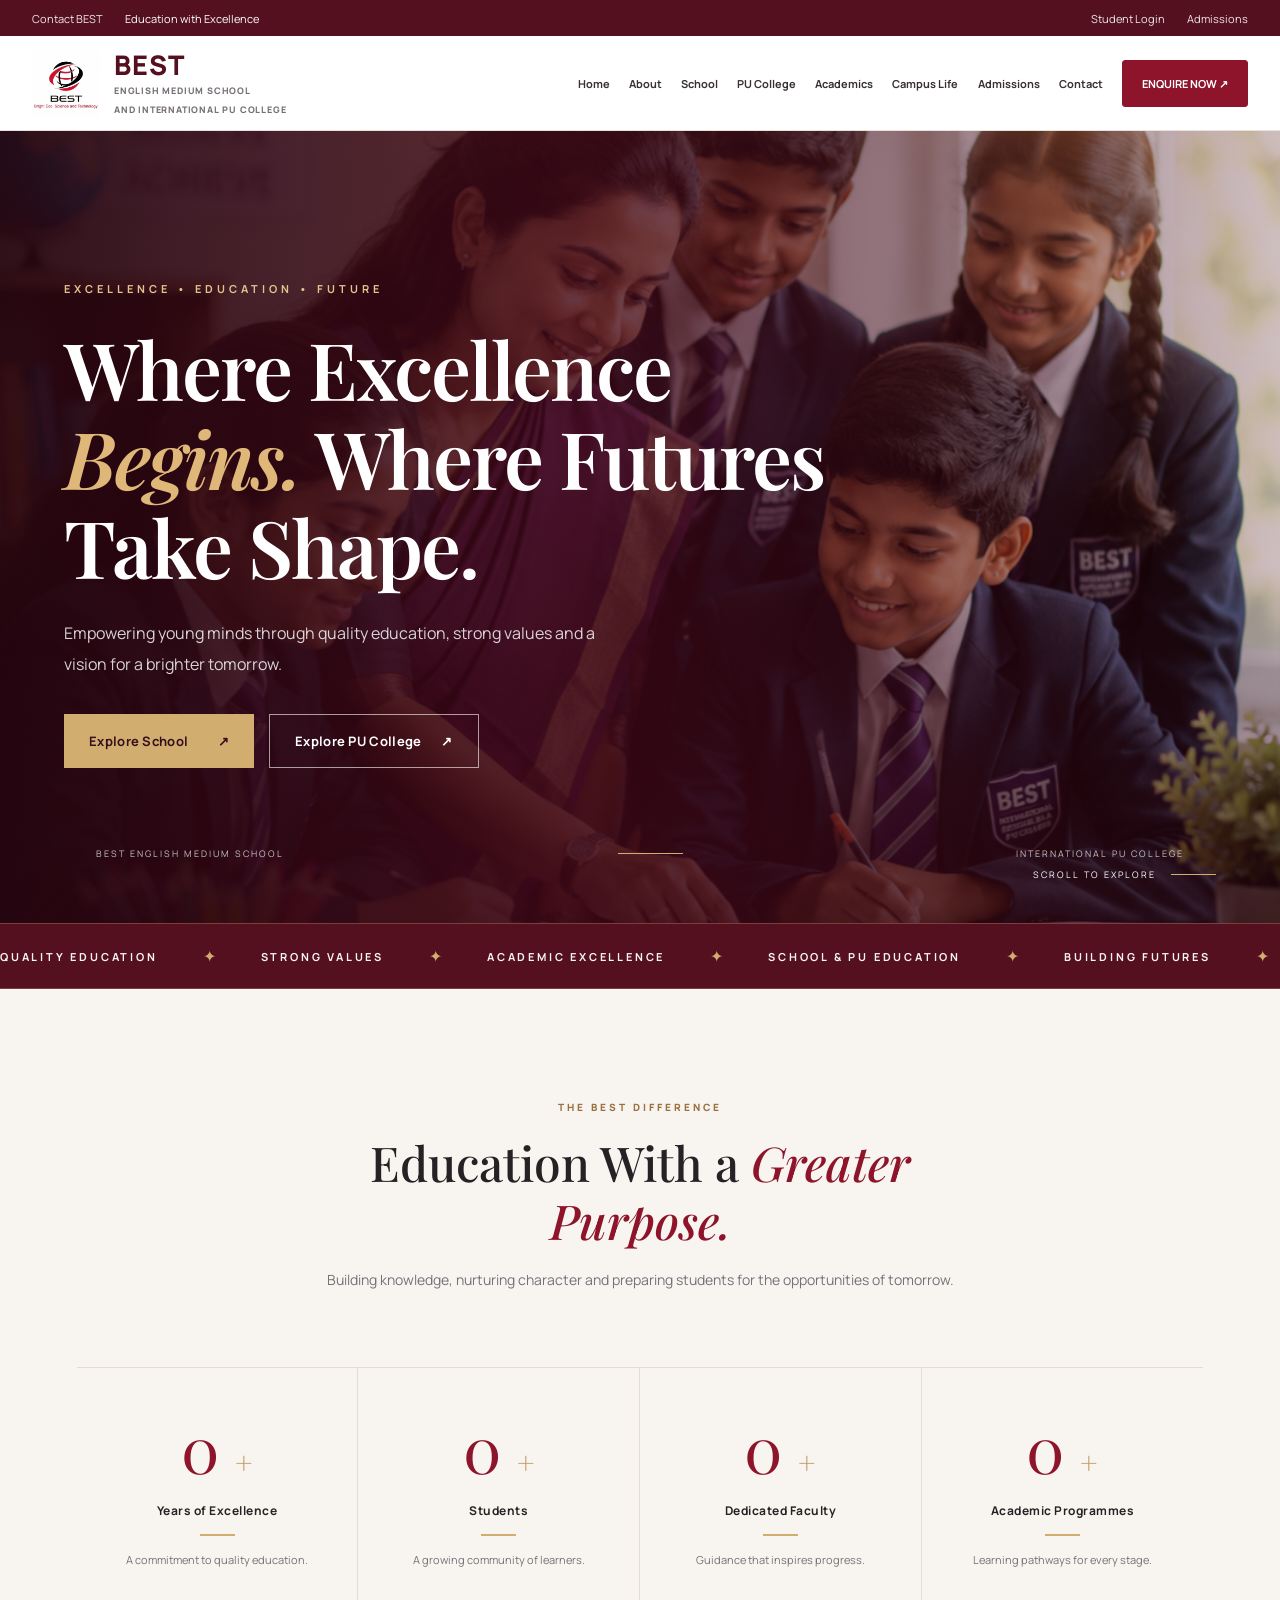
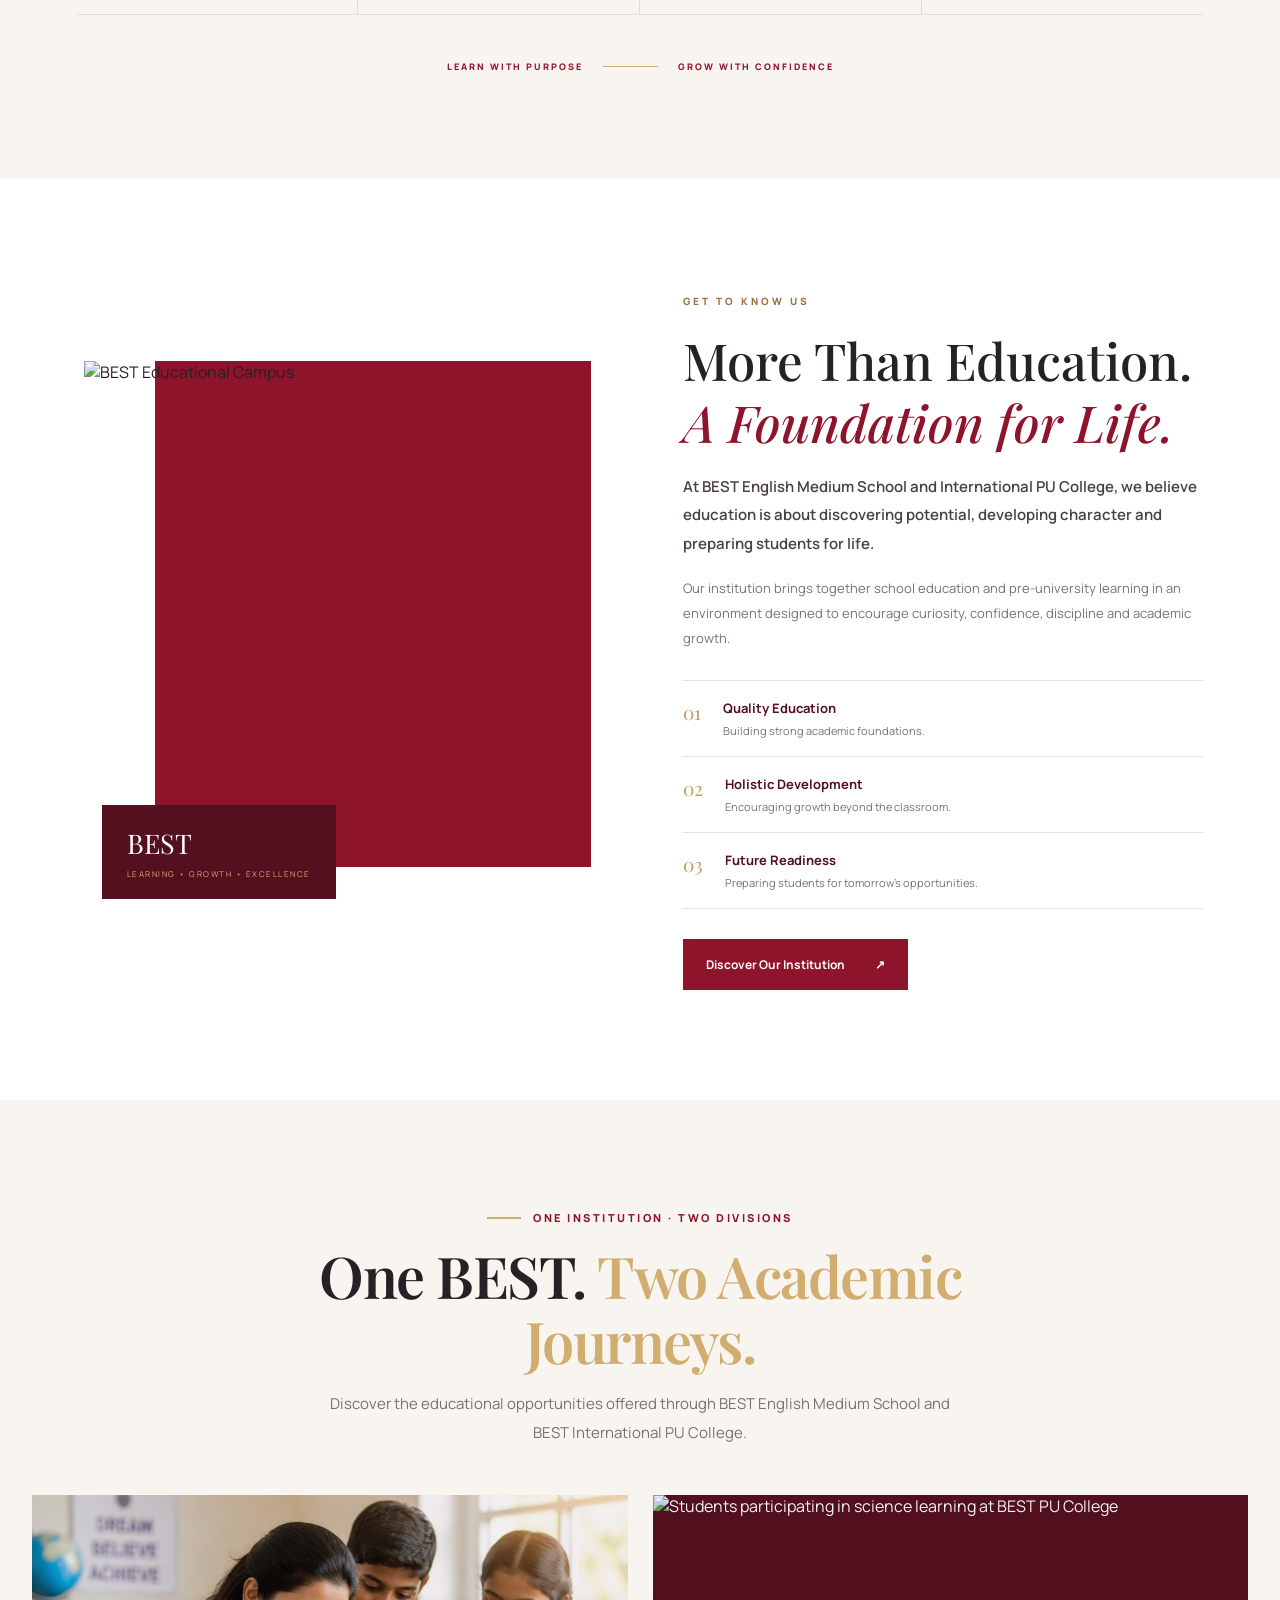
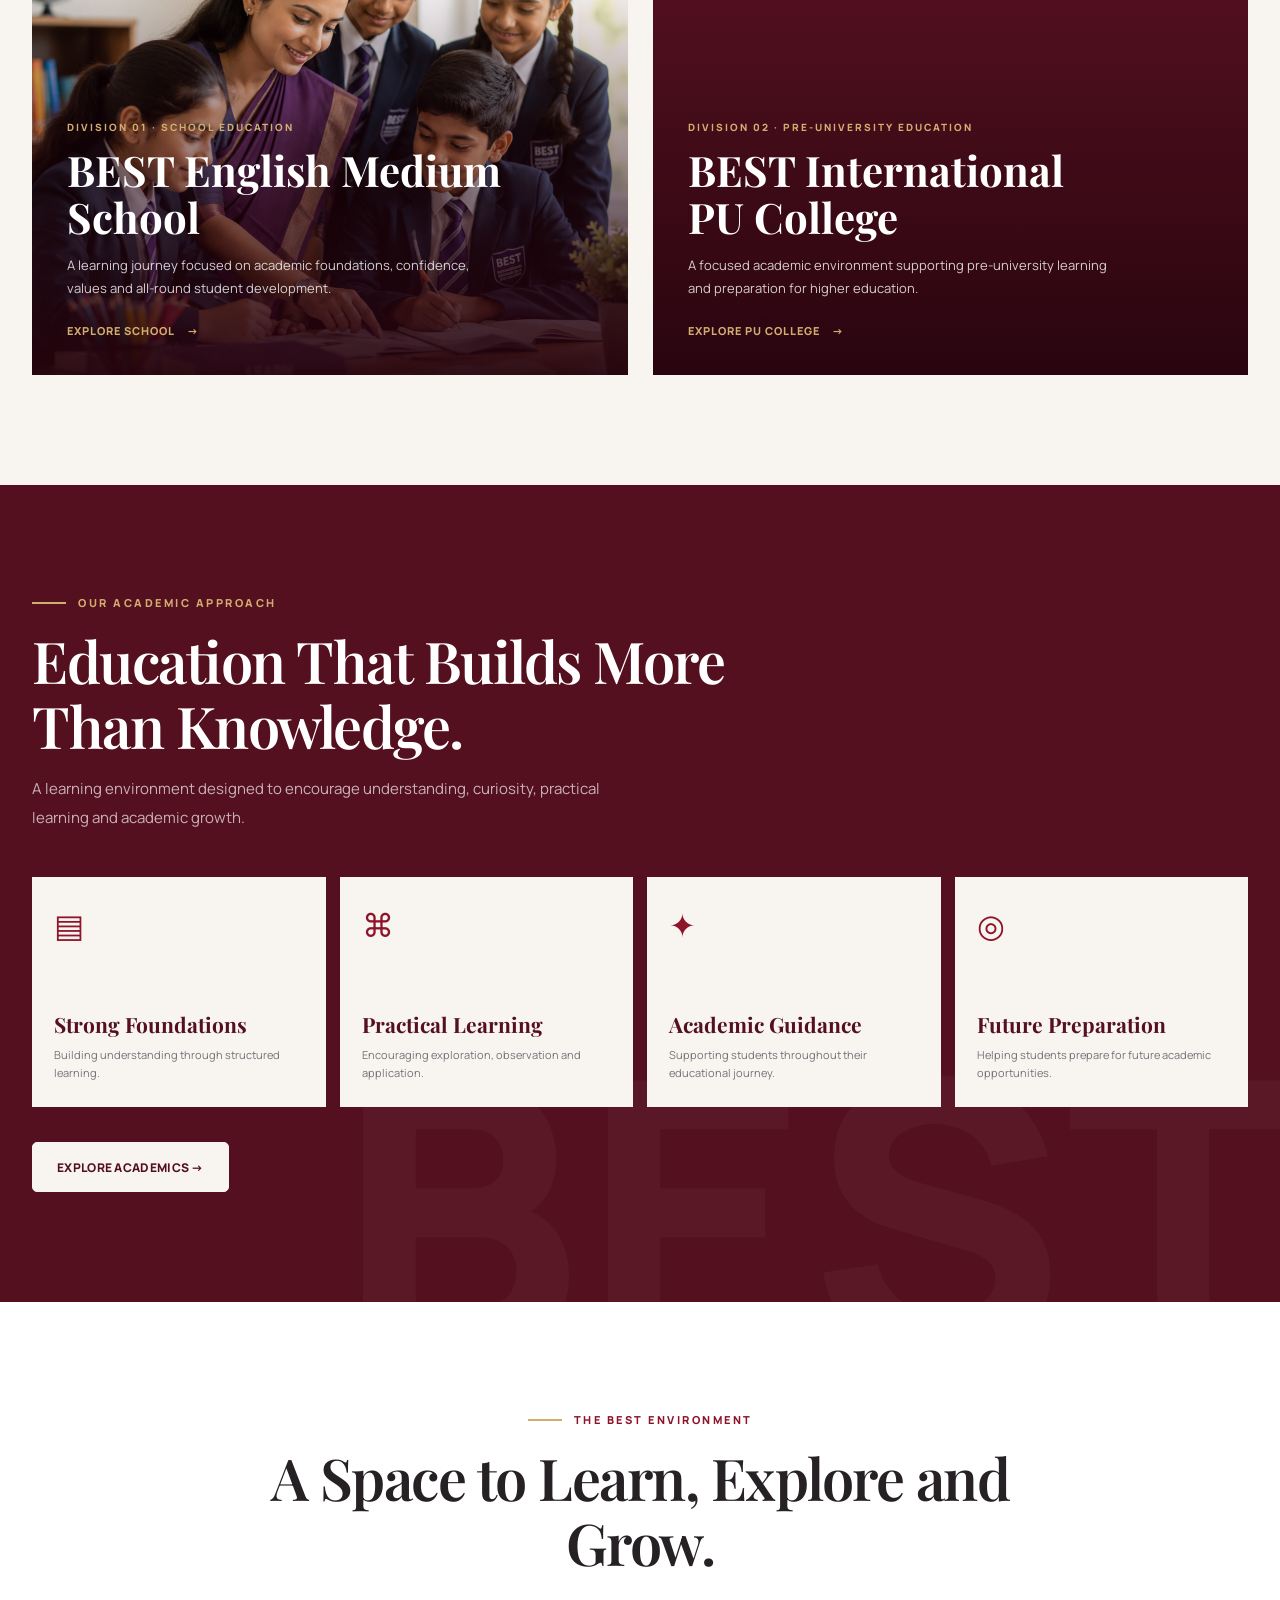
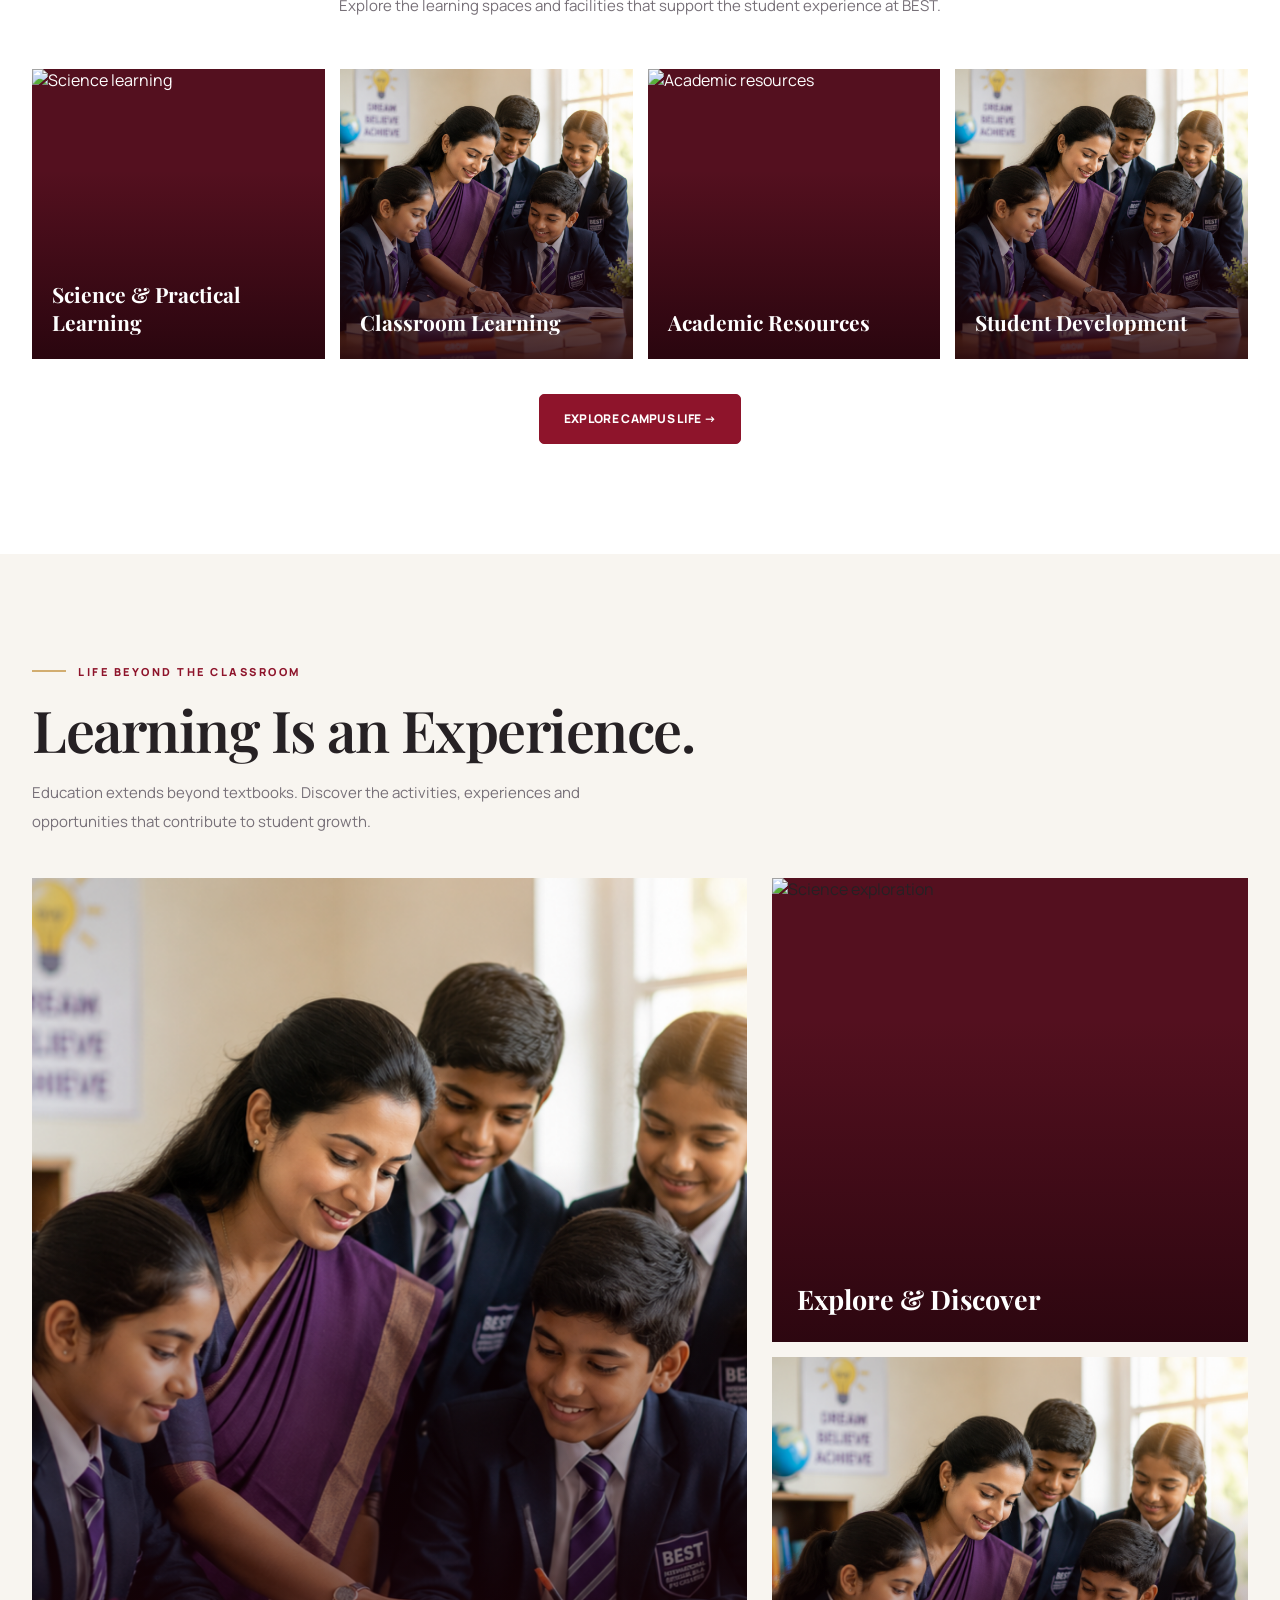
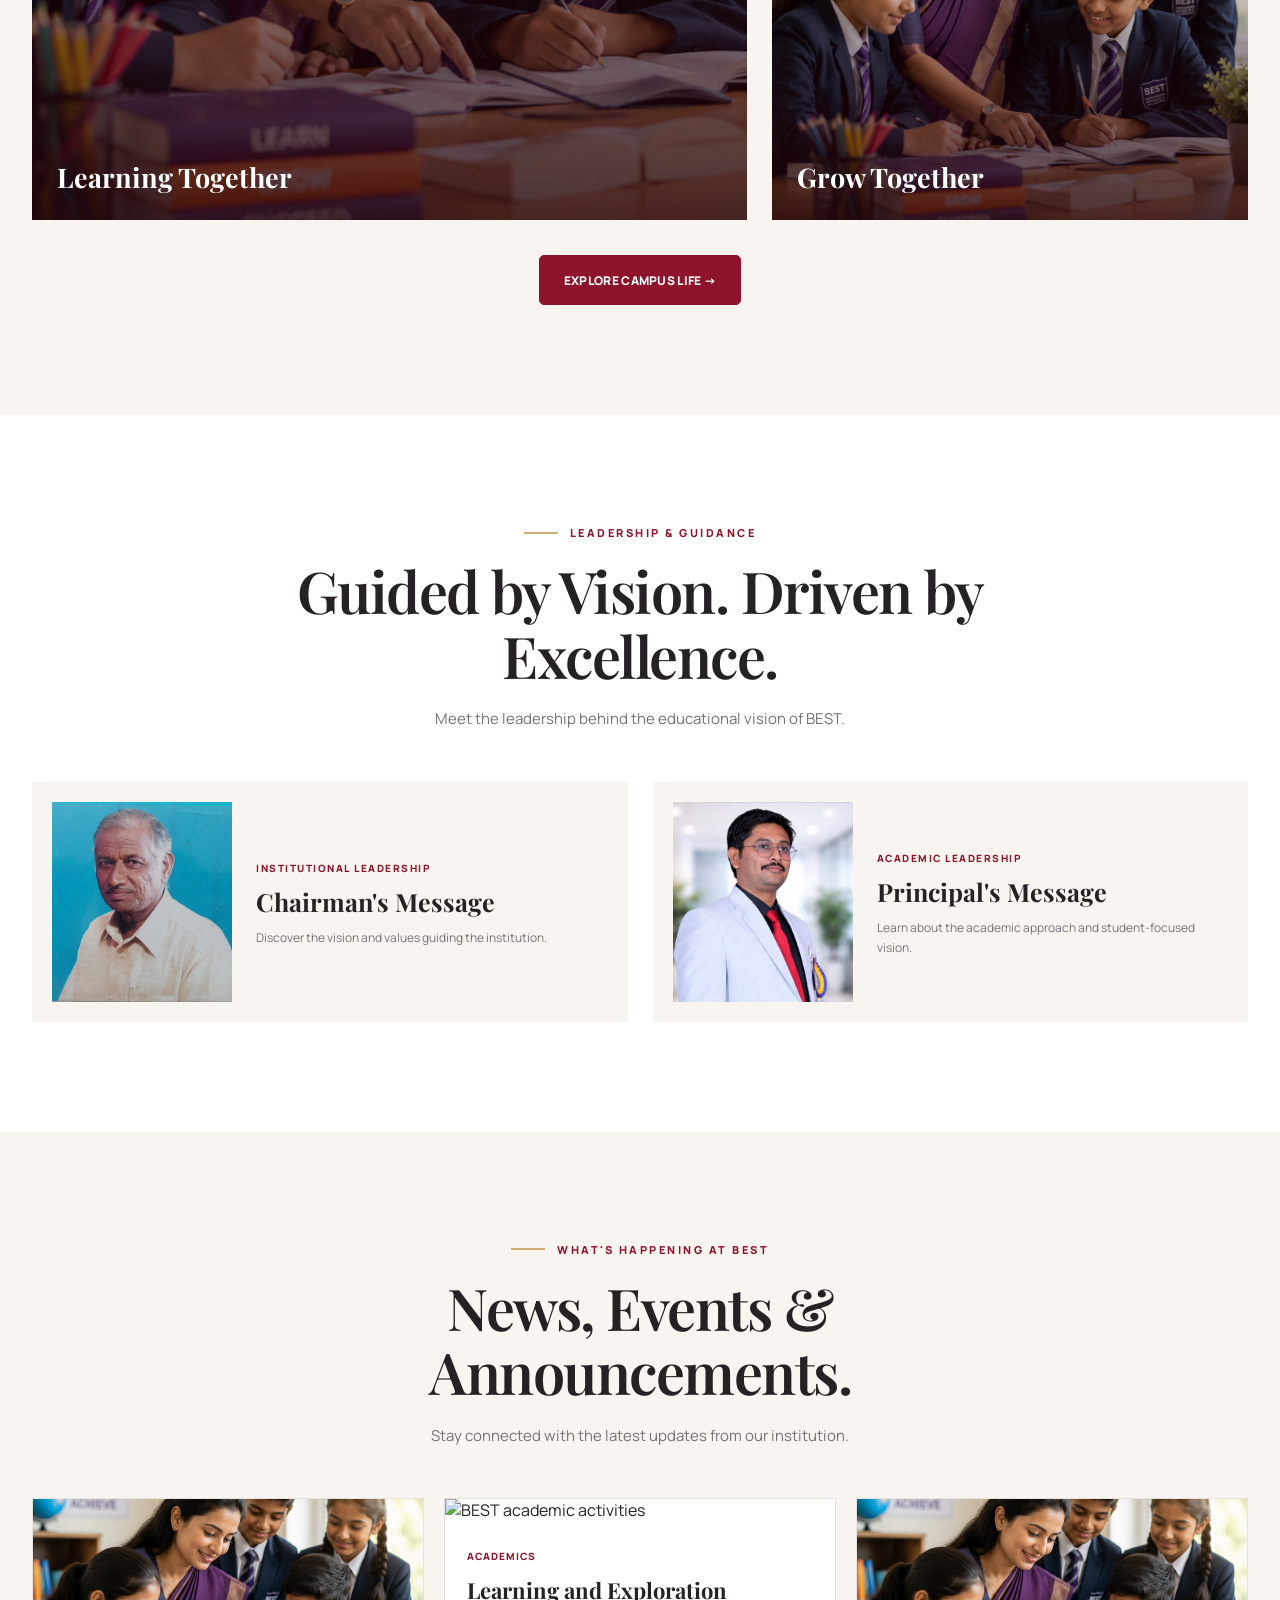
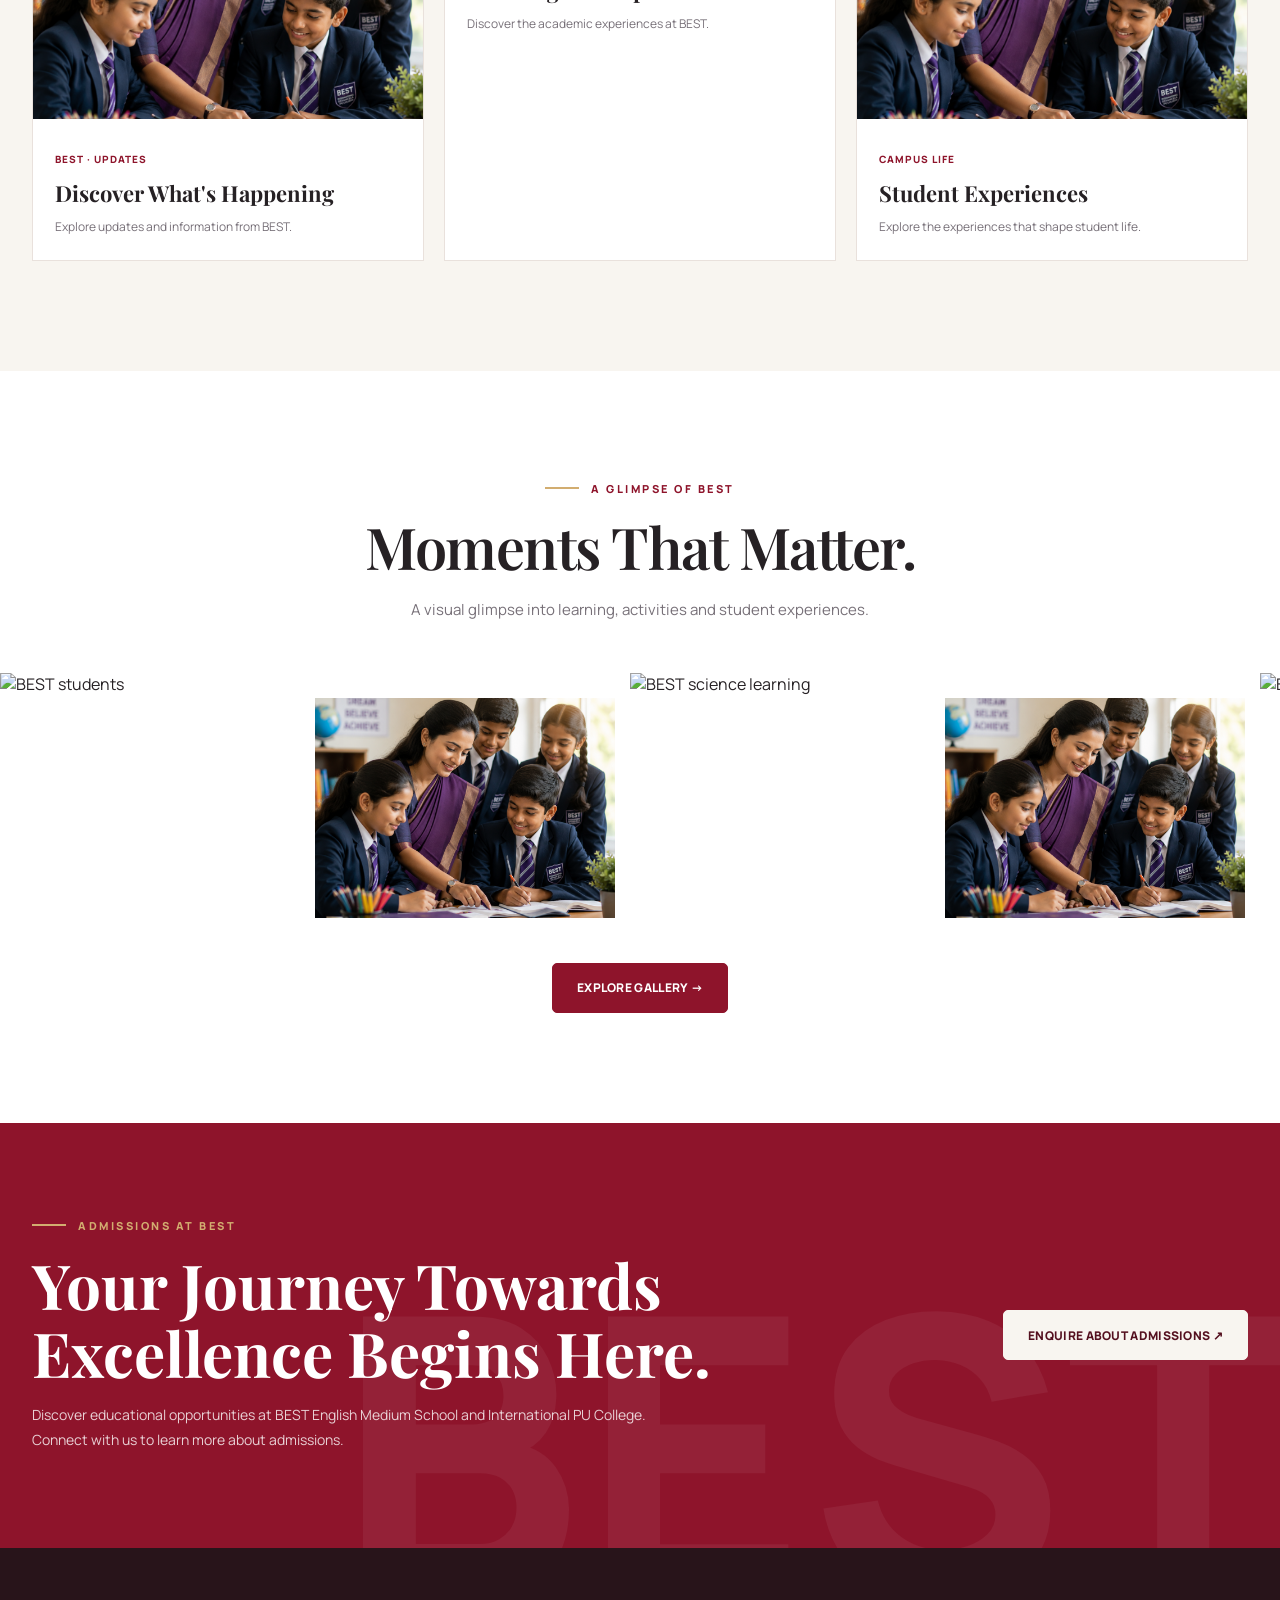
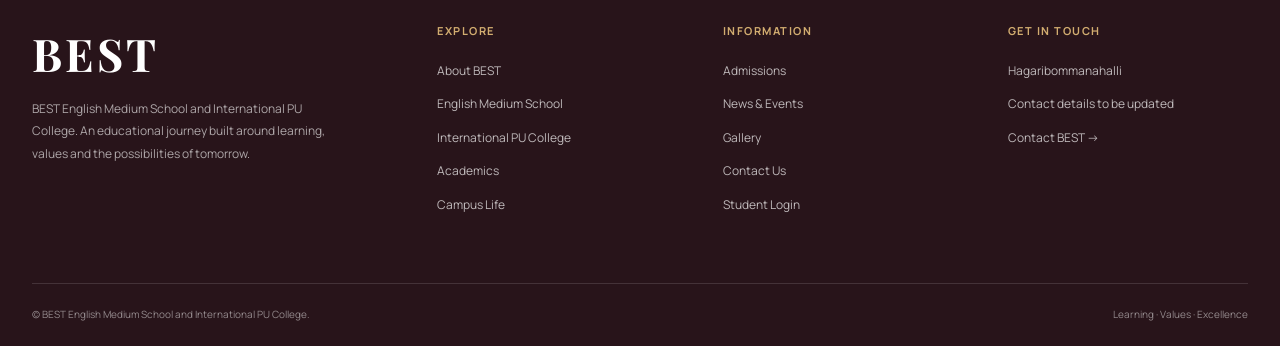
==== commit 94be6236: "Update index.html" ====
--- a/index.html
+++ b/index.html
@@ -1850,6 +1850,174 @@
     font-size: 7px;
   }
 }
+  /* ===== SECTION 05: ABOUT BEST ===== */
+
+.best-about {
+  background: #fff;
+  padding: 110px 6%;
+  overflow: hidden;
+}
+
+.about-container {
+  max-width: 1250px;
+  margin: auto;
+  display: grid;
+  grid-template-columns: 1fr 1fr;
+  align-items: center;
+  gap: 85px;
+}
+
+.about-image {
+  position: relative;
+  min-height: 570px;
+  overflow: hidden;
+}
+
+.about-image img {
+  width: 100%;
+  height: 570px;
+  object-fit: cover;
+  transition: transform 1s ease;
+}
+
+.about-image:hover img {
+  transform: scale(1.04);
+}
+
+.about-image-label {
+  position: absolute;
+  bottom: 25px;
+  left: 25px;
+  background: #54101F;
+  color: white;
+  padding: 20px 25px;
+  display: flex;
+  flex-direction: column;
+  gap: 7px;
+}
+
+.about-image-label span {
+  font-family: 'Playfair Display', serif;
+  font-size: 27px;
+}
+
+.about-image-label small {
+  color: #D2AD70;
+  font-size: 8px;
+  letter-spacing: 1.5px;
+}
+
+.about-eyebrow {
+  color: #9B7042;
+  font-size: 10px;
+  font-weight: 800;
+  letter-spacing: 3px;
+}
+
+.about-content h2 {
+  font-family: 'Playfair Display', serif;
+  font-size: clamp(34px, 4vw, 51px);
+  font-weight: 500;
+  line-height: 1.2;
+  color: #262124;
+  margin: 20px 0;
+}
+
+.about-content h2 em {
+  display: block;
+  color: #8E142B;
+}
+
+.about-intro {
+  font-size: 15px;
+  line-height: 1.9;
+  color: #494047;
+  font-weight: 600;
+}
+
+.about-description {
+  font-size: 13px;
+  line-height: 1.9;
+  color: #777078;
+  margin: 18px 0 30px;
+}
+
+.about-highlights {
+  border-top: 1px solid #E9E1DC;
+}
+
+.about-highlight {
+  display: flex;
+  gap: 22px;
+  padding: 18px 0;
+  border-bottom: 1px solid #E9E1DC;
+}
+
+.about-highlight > span {
+  color: #C29B64;
+  font-family: 'Playfair Display', serif;
+  font-size: 19px;
+}
+
+.about-highlight h3 {
+  font-size: 13px;
+  color: #54101F;
+  margin: 0 0 6px;
+}
+
+.about-highlight p {
+  font-size: 11px;
+  color: #777078;
+  margin: 0;
+}
+
+.about-btn {
+  display: inline-flex;
+  gap: 30px;
+  align-items: center;
+  background: #8E142B;
+  color: white;
+  padding: 17px 23px;
+  margin-top: 30px;
+  text-decoration: none;
+  font-size: 12px;
+  font-weight: 700;
+  transition: .3s ease;
+}
+
+.about-btn:hover {
+  background: #54101F;
+  transform: translateY(-3px);
+}
+
+@media(max-width: 850px) {
+  .about-container {
+    grid-template-columns: 1fr;
+    gap: 45px;
+  }
+
+  .about-image,
+  .about-image img {
+    min-height: 400px;
+    height: 400px;
+  }
+}
+
+@media(max-width: 500px) {
+  .best-about {
+    padding: 75px 6%;
+  }
+
+  .about-image,
+  .about-image img {
+    min-height: 330px;
+    height: 330px;
+  }
+
+  .about-content h2 {
+    font-size: 36px;
+  }
+}
 </style>
 </head>
 
@@ -2086,51 +2254,79 @@
 
 </section>
 
-<!-- ABOUT BEST -->
-<section class="section about" id="about">
-  <div class="container about-grid">
-
-    <div class="about-copy reveal">
-      <div class="eyebrow">DISCOVER BEST</div>
-      <h2 class="section-heading">A Journey of Learning. A Future of <span class="gold-text">Possibilities.</span></h2>
-      <p class="section-description">
-        BEST English Medium School and International PU College
-        brings school education and pre-university learning together
-        under one educational identity.
-      </p>
-      <p class="section-description">
-        Our aim is to create an environment where students can
-        develop knowledge, confidence, discipline and the skills
-        needed for the opportunities ahead.
-      </p>
-      <a href="campus/" class="btn btn-primary" style="margin-top:25px">DISCOVER OUR CAMPUS →</a>
-    </div>
-
-    <div class="about-image reveal">
-      <img src="1.png" alt="BEST students participating in science learning" loading="lazy">
-    </div>
-
-    <div class="about-values reveal">
-      <div class="value">
-        <div class="value-mark">01</div>
-        <h3>Academic Excellence</h3>
-        <p>Encouraging curiosity, understanding and a commitment to learning.</p>
-      </div>
-      <div class="value">
-        <div class="value-mark">02</div>
-        <h3>Values & Discipline</h3>
-        <p>Supporting responsibility, integrity, respect and positive character.</p>
-      </div>
-      <div class="value">
-        <div class="value-mark">03</div>
-        <h3>Holistic Development</h3>
-        <p>Creating opportunities to grow through academics and activities.</p>
+<!-- SECTION 05: ABOUT BEST -->
+
+<section class="best-about" id="about">
+
+  <div class="about-container">
+
+    <div class="about-image">
+      <img src="1.png" alt="BEST Educational Campus">
+
+      <div class="about-image-label">
+        <span>BEST</span>
+        <small>LEARNING • GROWTH • EXCELLENCE</small>
       </div>
     </div>
 
+    <div class="about-content">
+
+      <span class="about-eyebrow">GET TO KNOW US</span>
+
+      <h2>
+        More Than Education.
+        <em>A Foundation for Life.</em>
+      </h2>
+
+      <p class="about-intro">
+        At BEST English Medium School and International PU College,
+        we believe education is about discovering potential,
+        developing character and preparing students for life.
+      </p>
+
+      <p class="about-description">
+        Our institution brings together school education and
+        pre-university learning in an environment designed to
+        encourage curiosity, confidence, discipline and academic growth.
+      </p>
+
+      <div class="about-highlights">
+
+        <div class="about-highlight">
+          <span>01</span>
+          <div>
+            <h3>Quality Education</h3>
+            <p>Building strong academic foundations.</p>
+          </div>
+        </div>
+
+        <div class="about-highlight">
+          <span>02</span>
+          <div>
+            <h3>Holistic Development</h3>
+            <p>Encouraging growth beyond the classroom.</p>
+          </div>
+        </div>
+
+        <div class="about-highlight">
+          <span>03</span>
+          <div>
+            <h3>Future Readiness</h3>
+            <p>Preparing students for tomorrow's opportunities.</p>
+          </div>
+        </div>
+
+      </div>
+
+      <a href="about.html" class="about-btn">
+        Discover Our Institution <span>↗</span>
+      </a>
+
+    </div>
+
   </div>
+
 </section>
-
 <!-- TWO DIVISIONS -->
 <section class="section divisions" id="divisions">
   <div class="container">
@@ -2559,6 +2755,48 @@
 
 /* CURRENT YEAR */
 document.getElementById("year").textContent = new Date().getFullYear();
+  // BEST statistics count-up animation
+
+const statsSection = document.querySelector('.best-stats');
+
+if (statsSection) {
+  const counters = statsSection.querySelectorAll('.counter');
+  let statsStarted = false;
+
+  const statsObserver = new IntersectionObserver((entries) => {
+    if (entries[0].isIntersecting && !statsStarted) {
+      statsStarted = true;
+
+      counters.forEach(counter => {
+        const target = Number(counter.dataset.target) || 0;
+        const duration = 1800;
+        const startTime = performance.now();
+
+        function updateCounter(currentTime) {
+          const progress = Math.min(
+            (currentTime - startTime) / duration,
+            1
+          );
+
+          const eased = 1 - Math.pow(1 - progress, 3);
+          counter.textContent = Math.floor(target * eased);
+
+          if (progress < 1) {
+            requestAnimationFrame(updateCounter);
+          } else {
+            counter.textContent = target;
+          }
+        }
+
+        requestAnimationFrame(updateCounter);
+      });
+
+      statsObserver.disconnect();
+    }
+  }, { threshold: 0.3 });
+
+  statsObserver.observe(statsSection);
+}
 </script>
 
 </body>
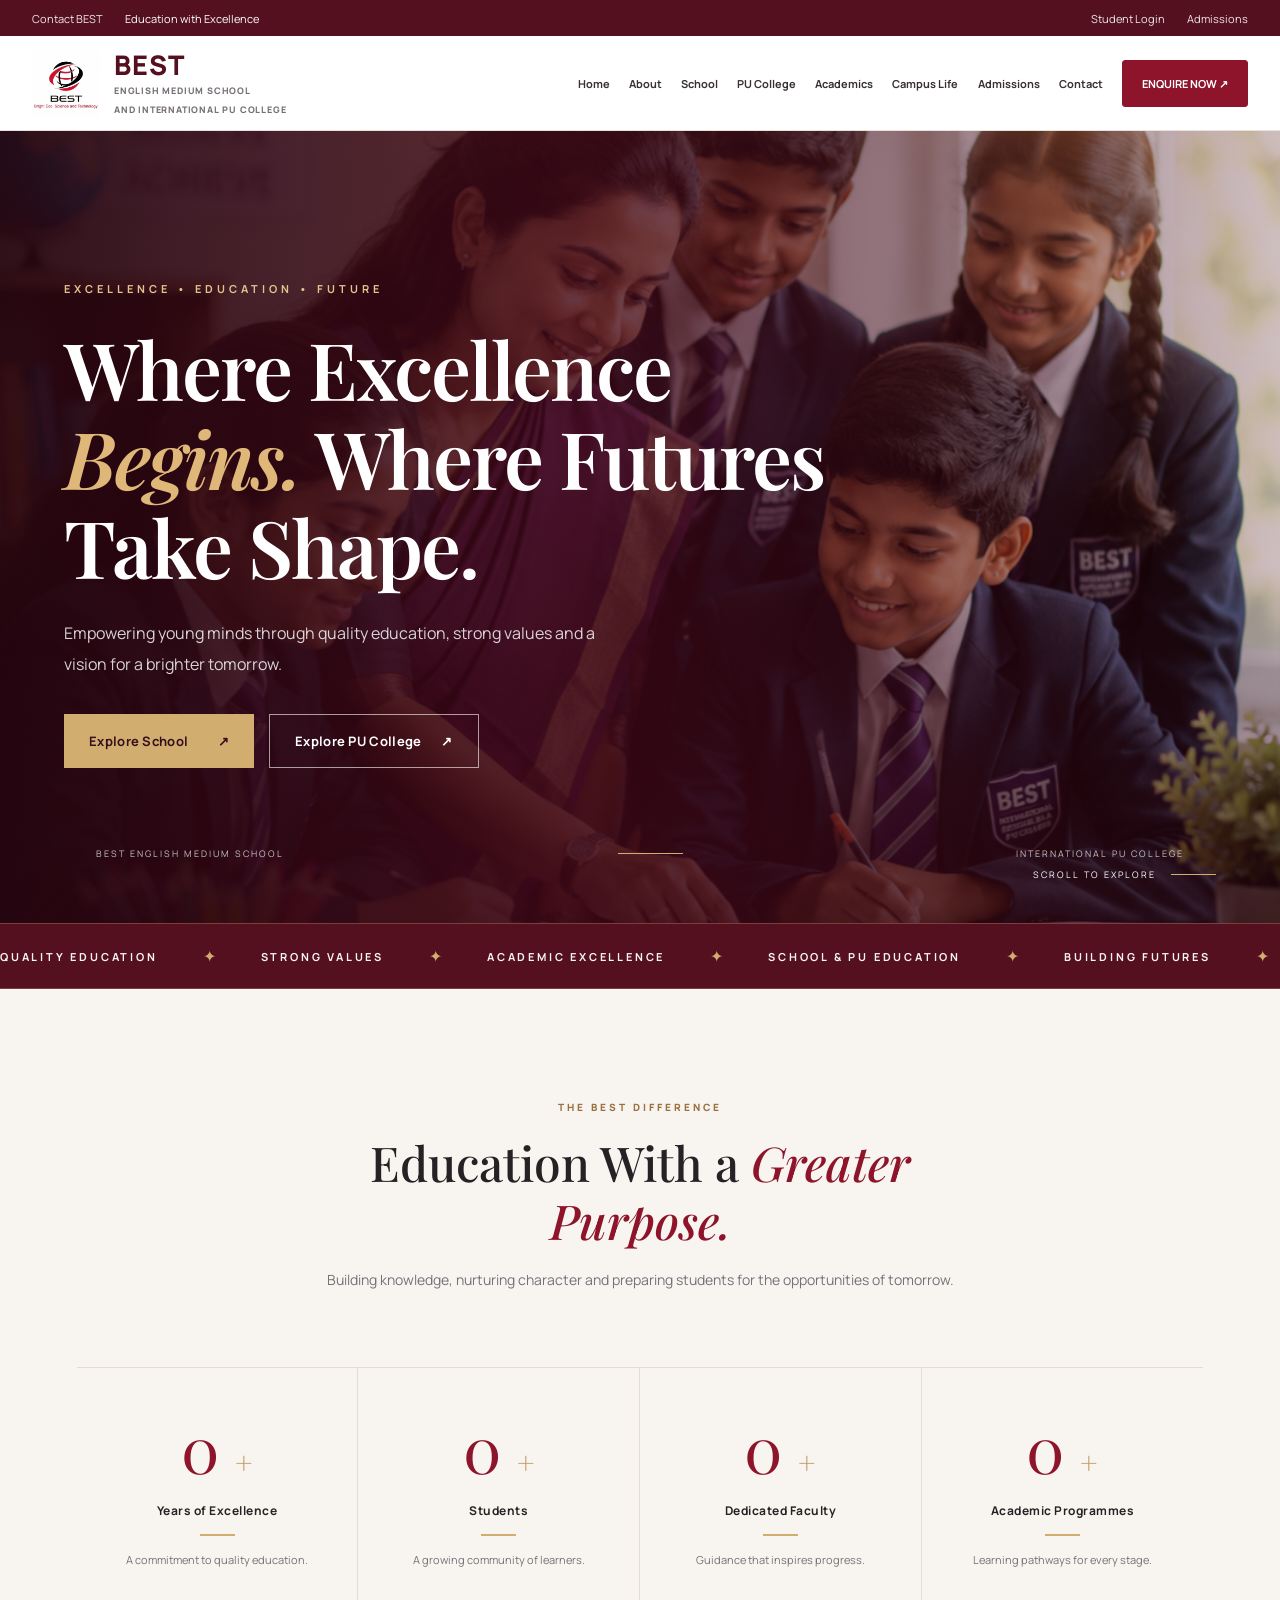
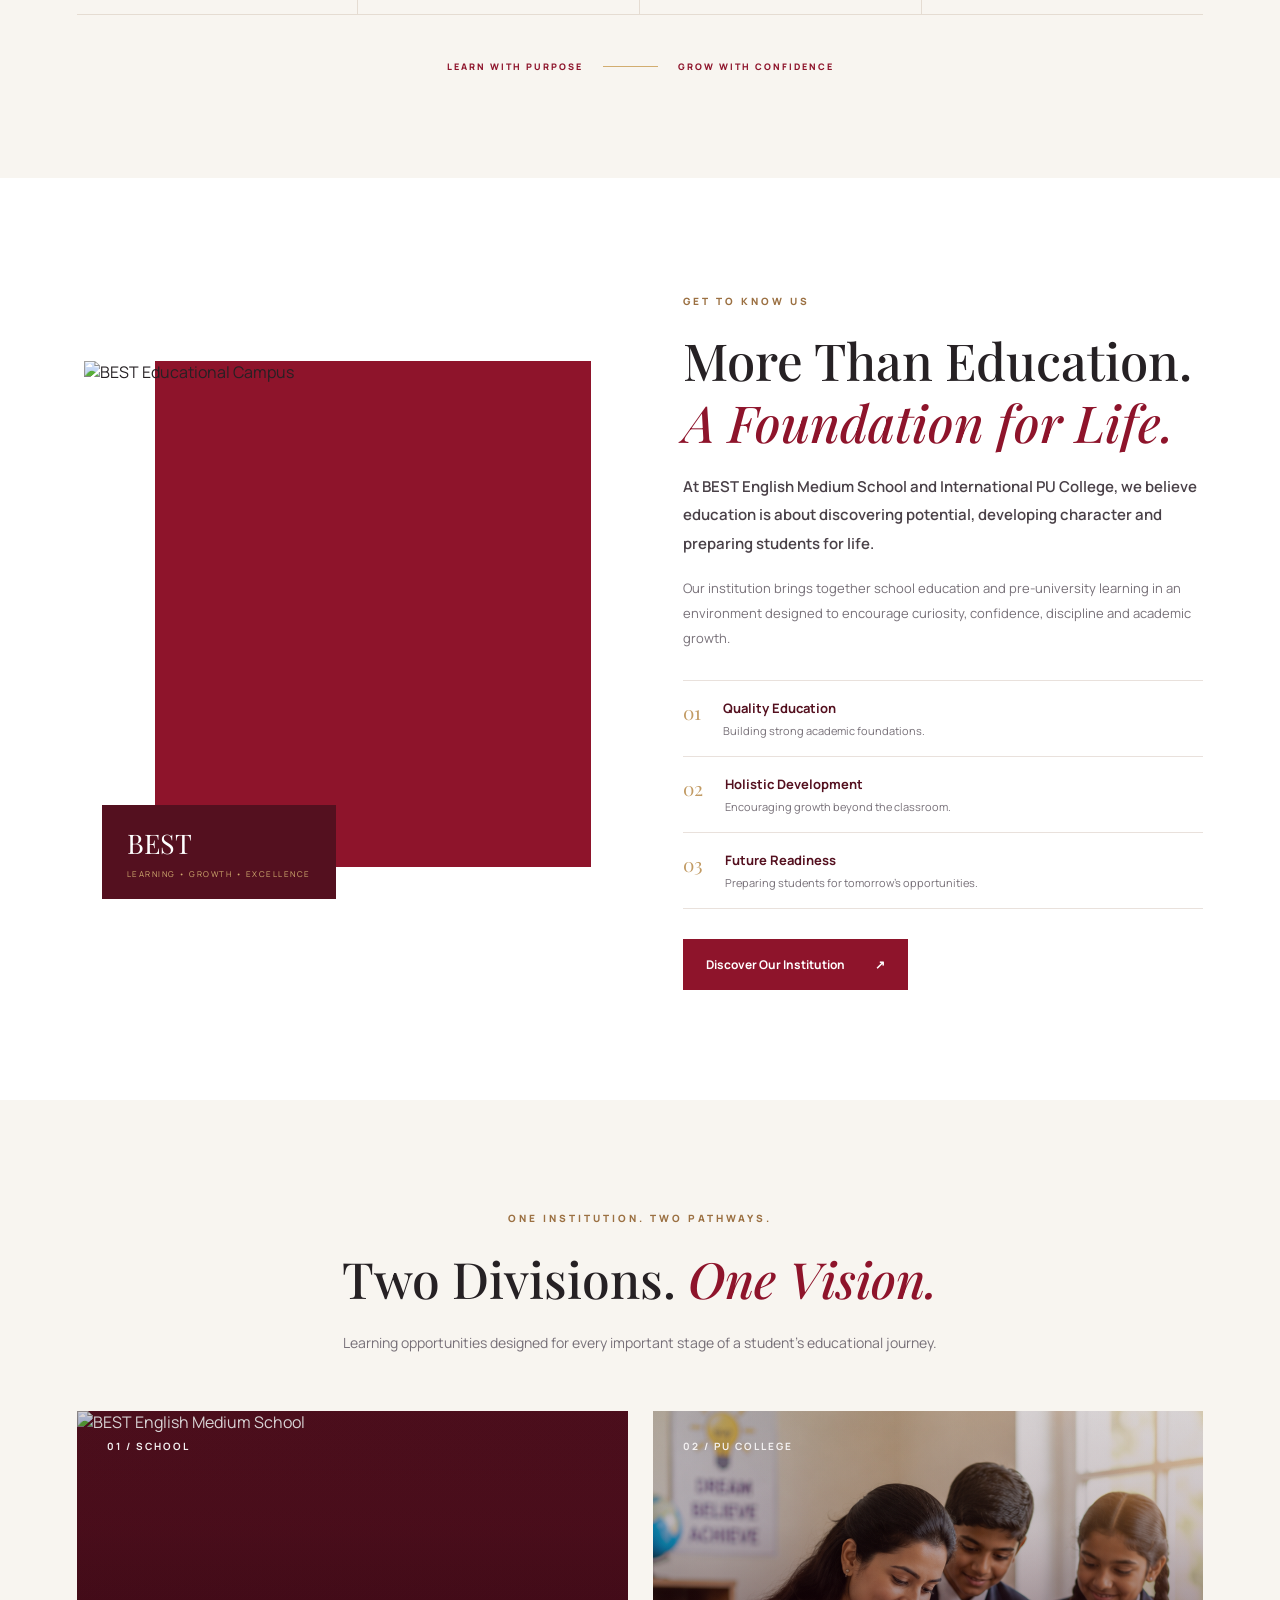
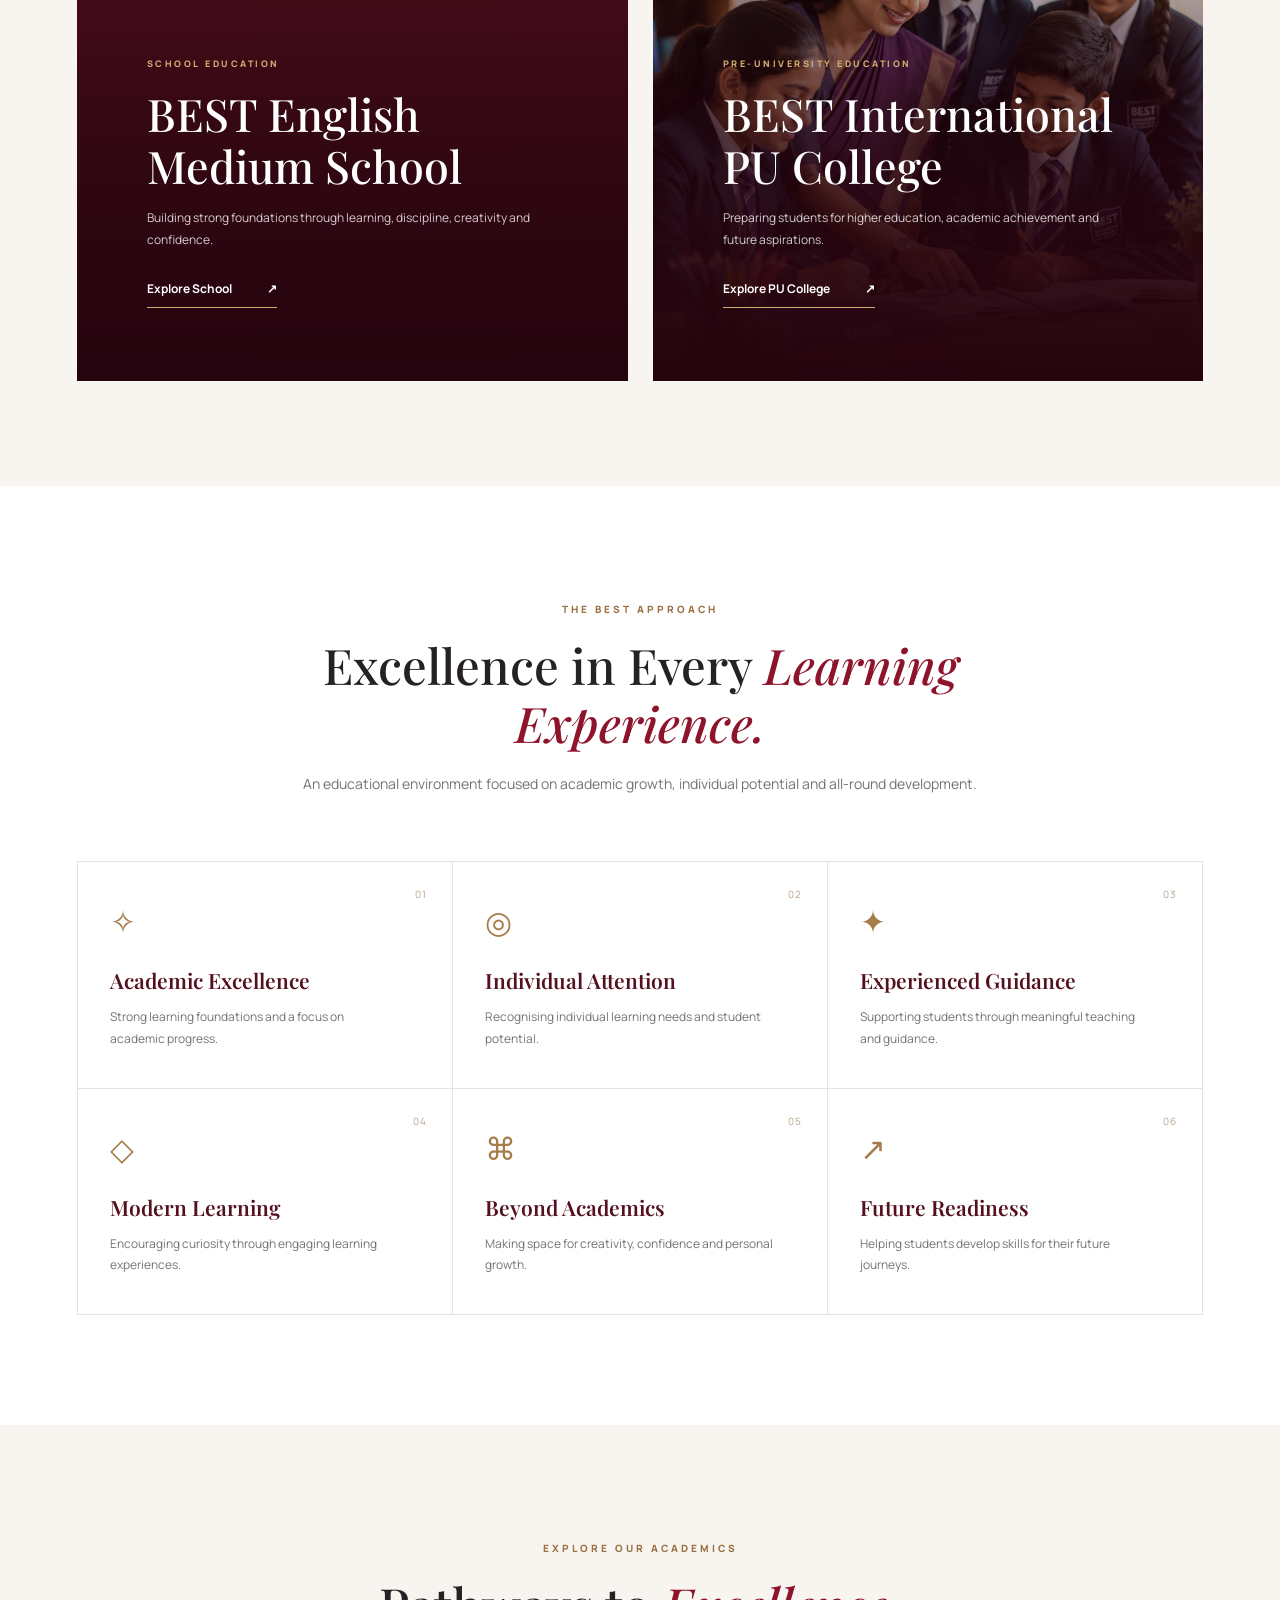
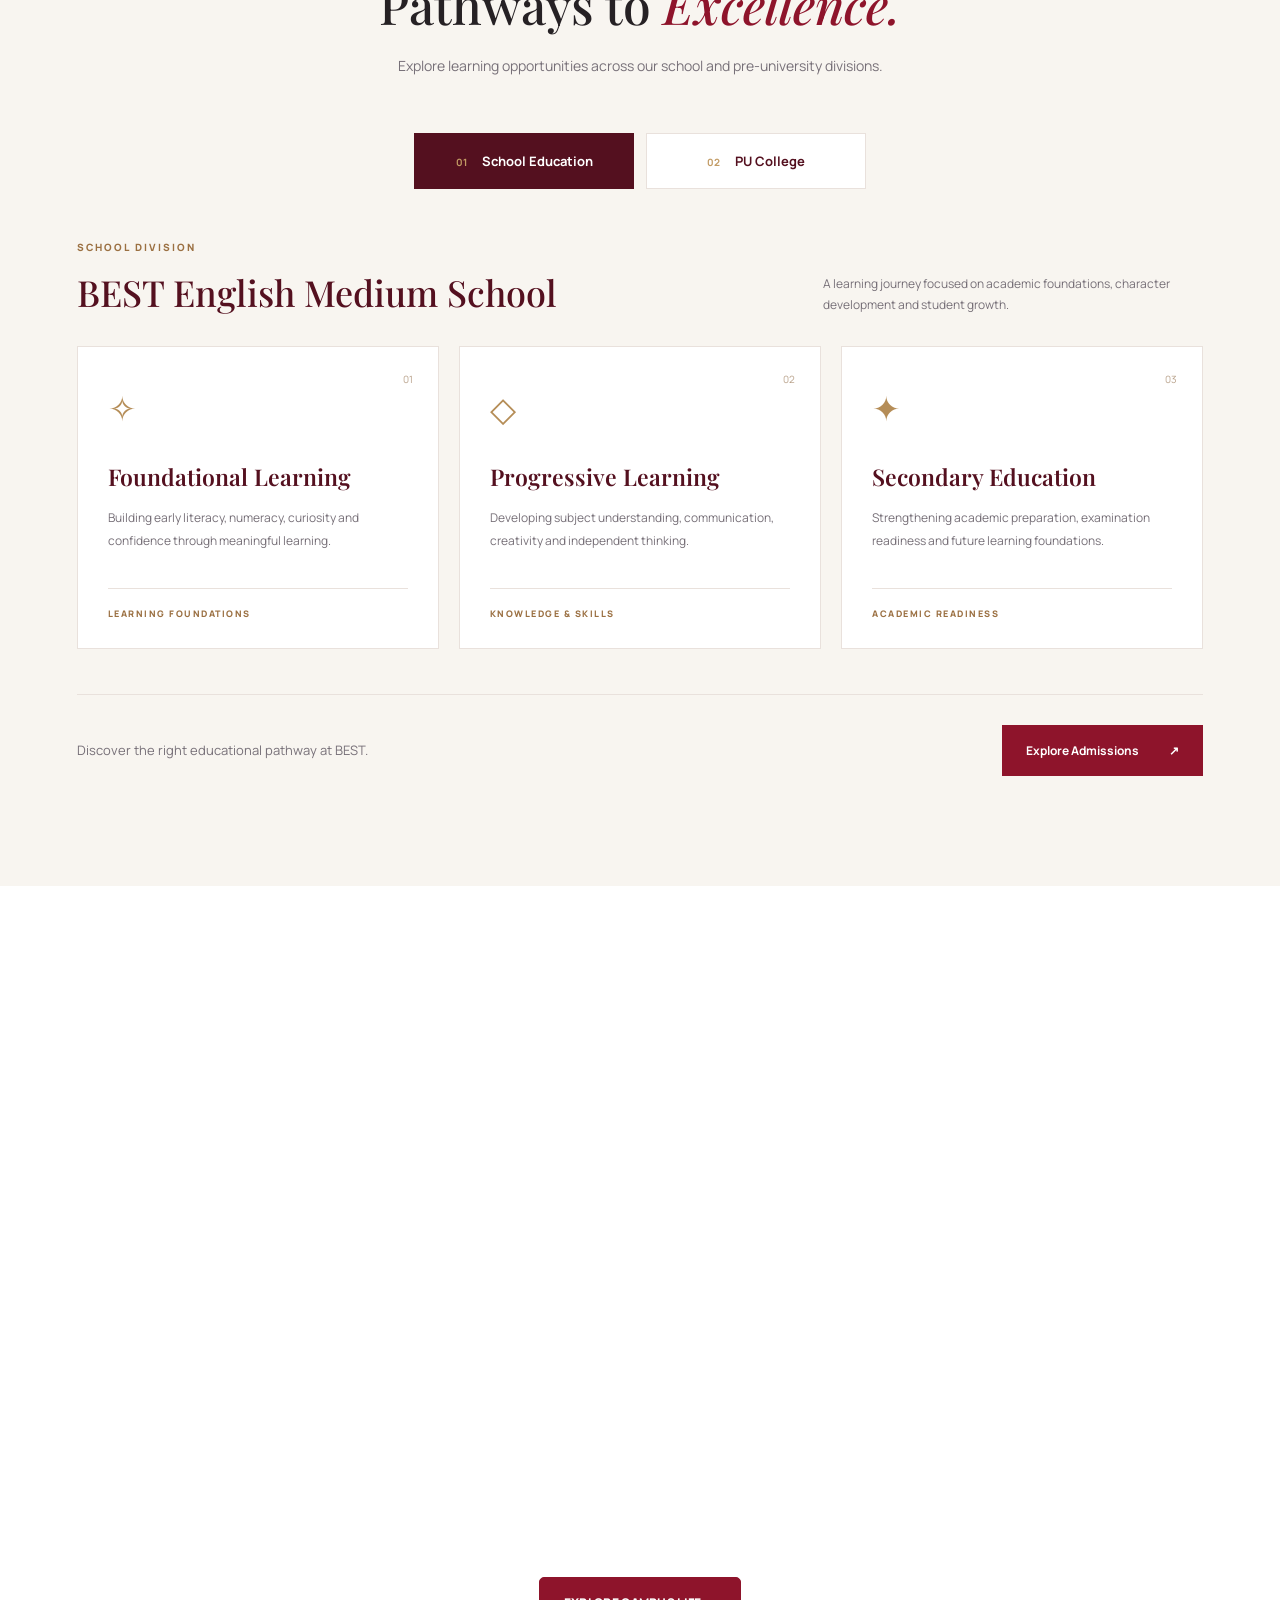
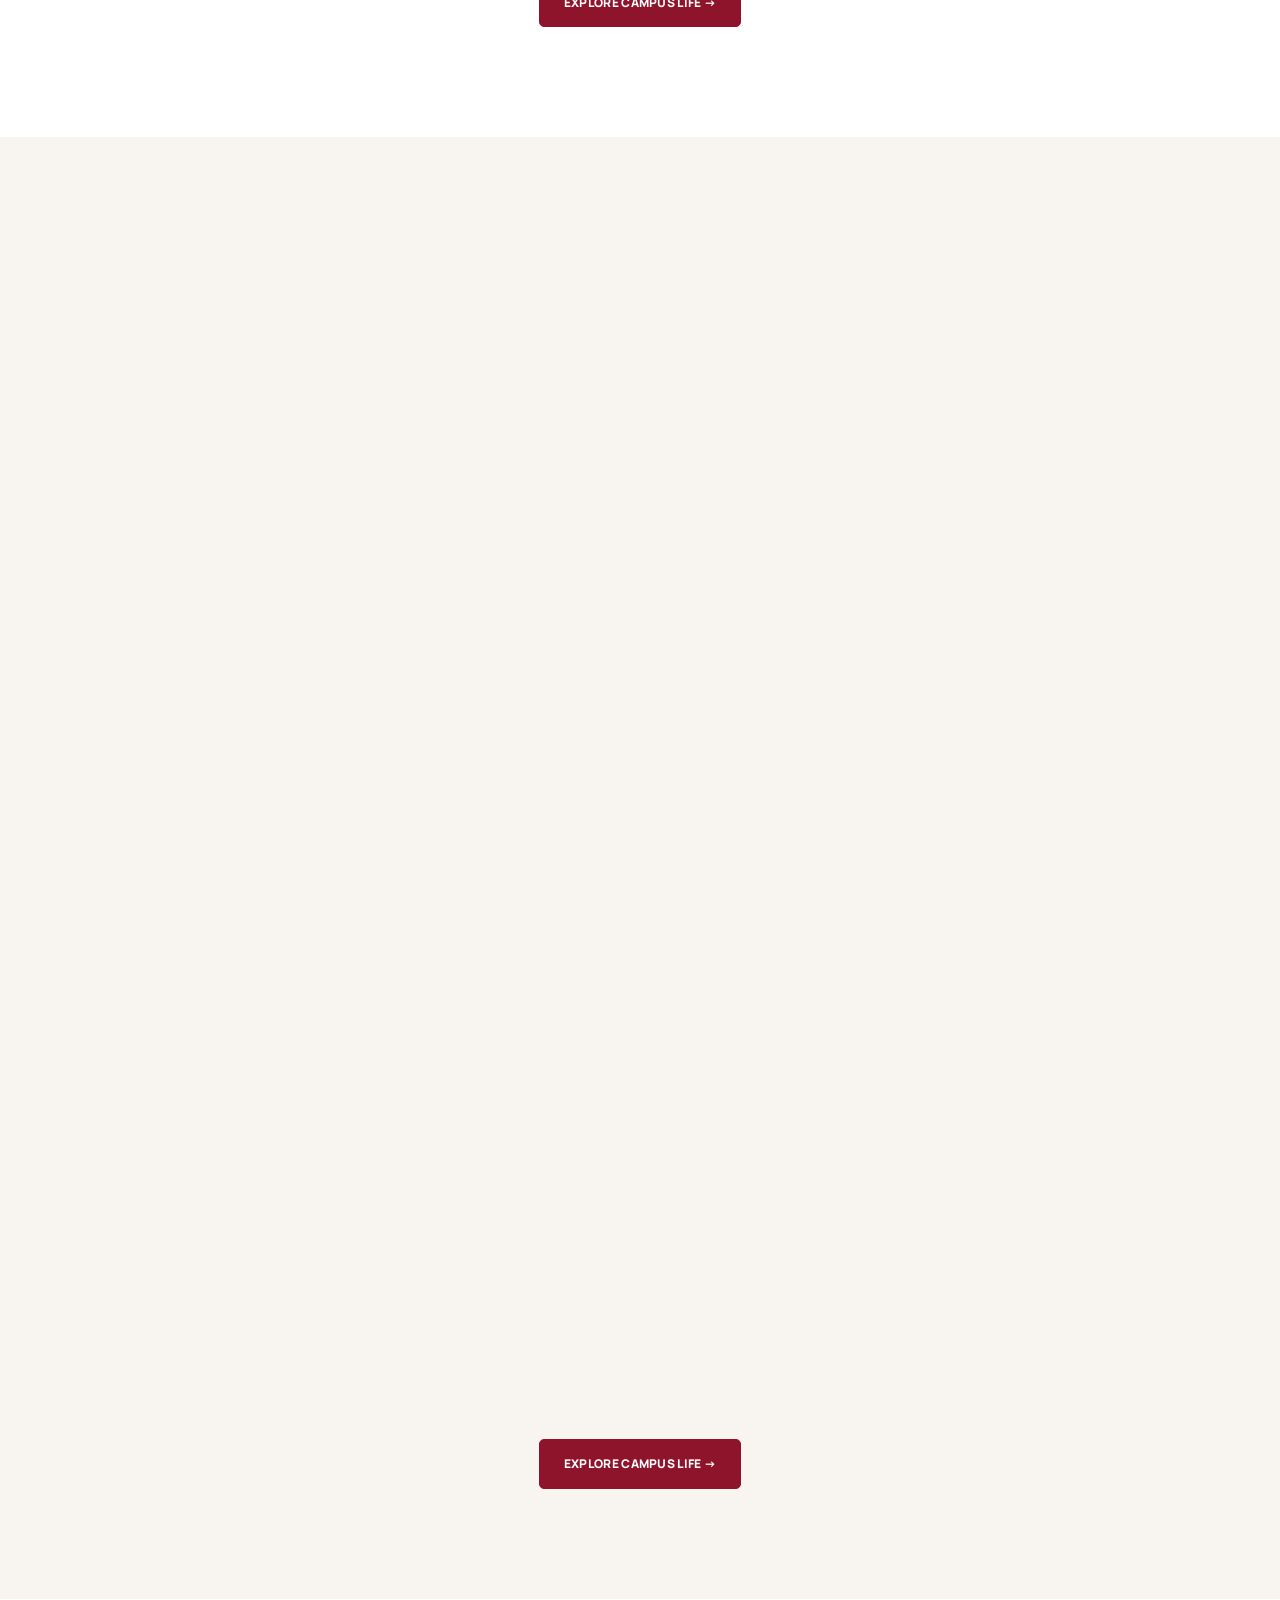
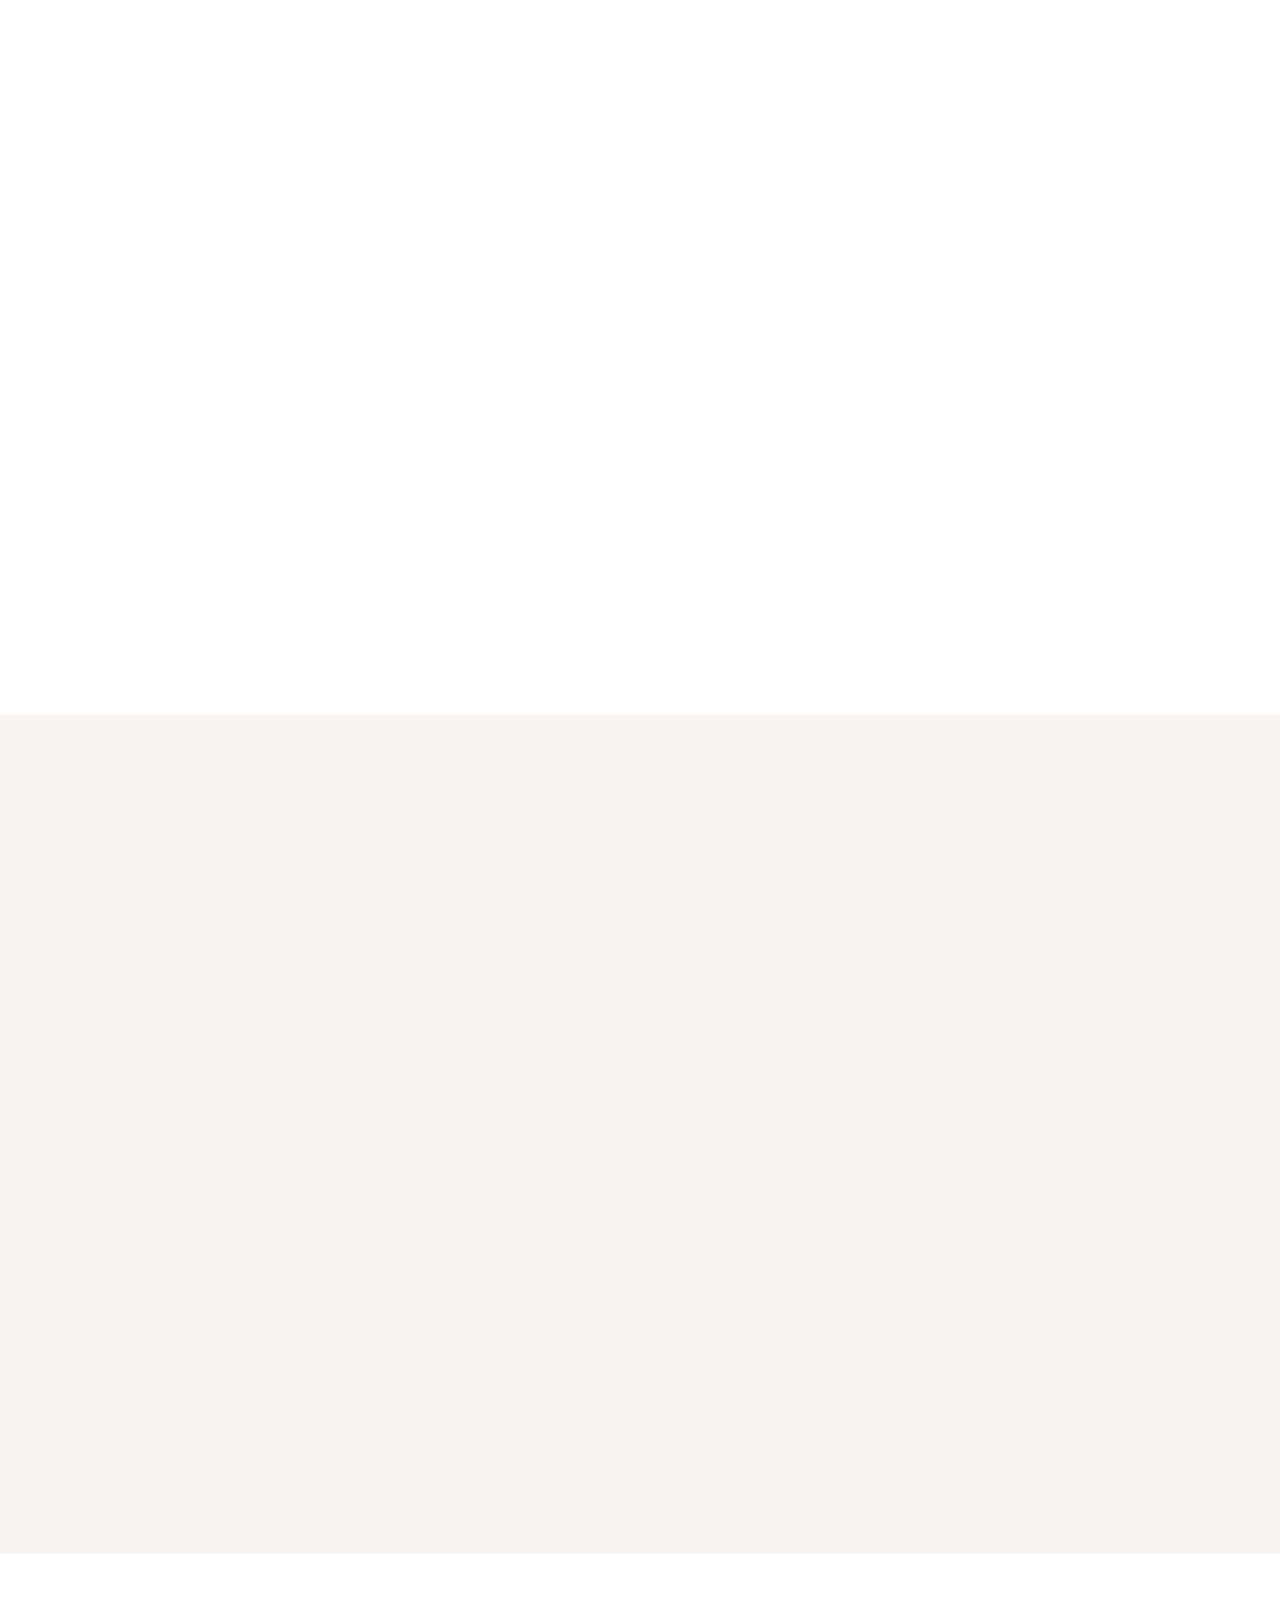
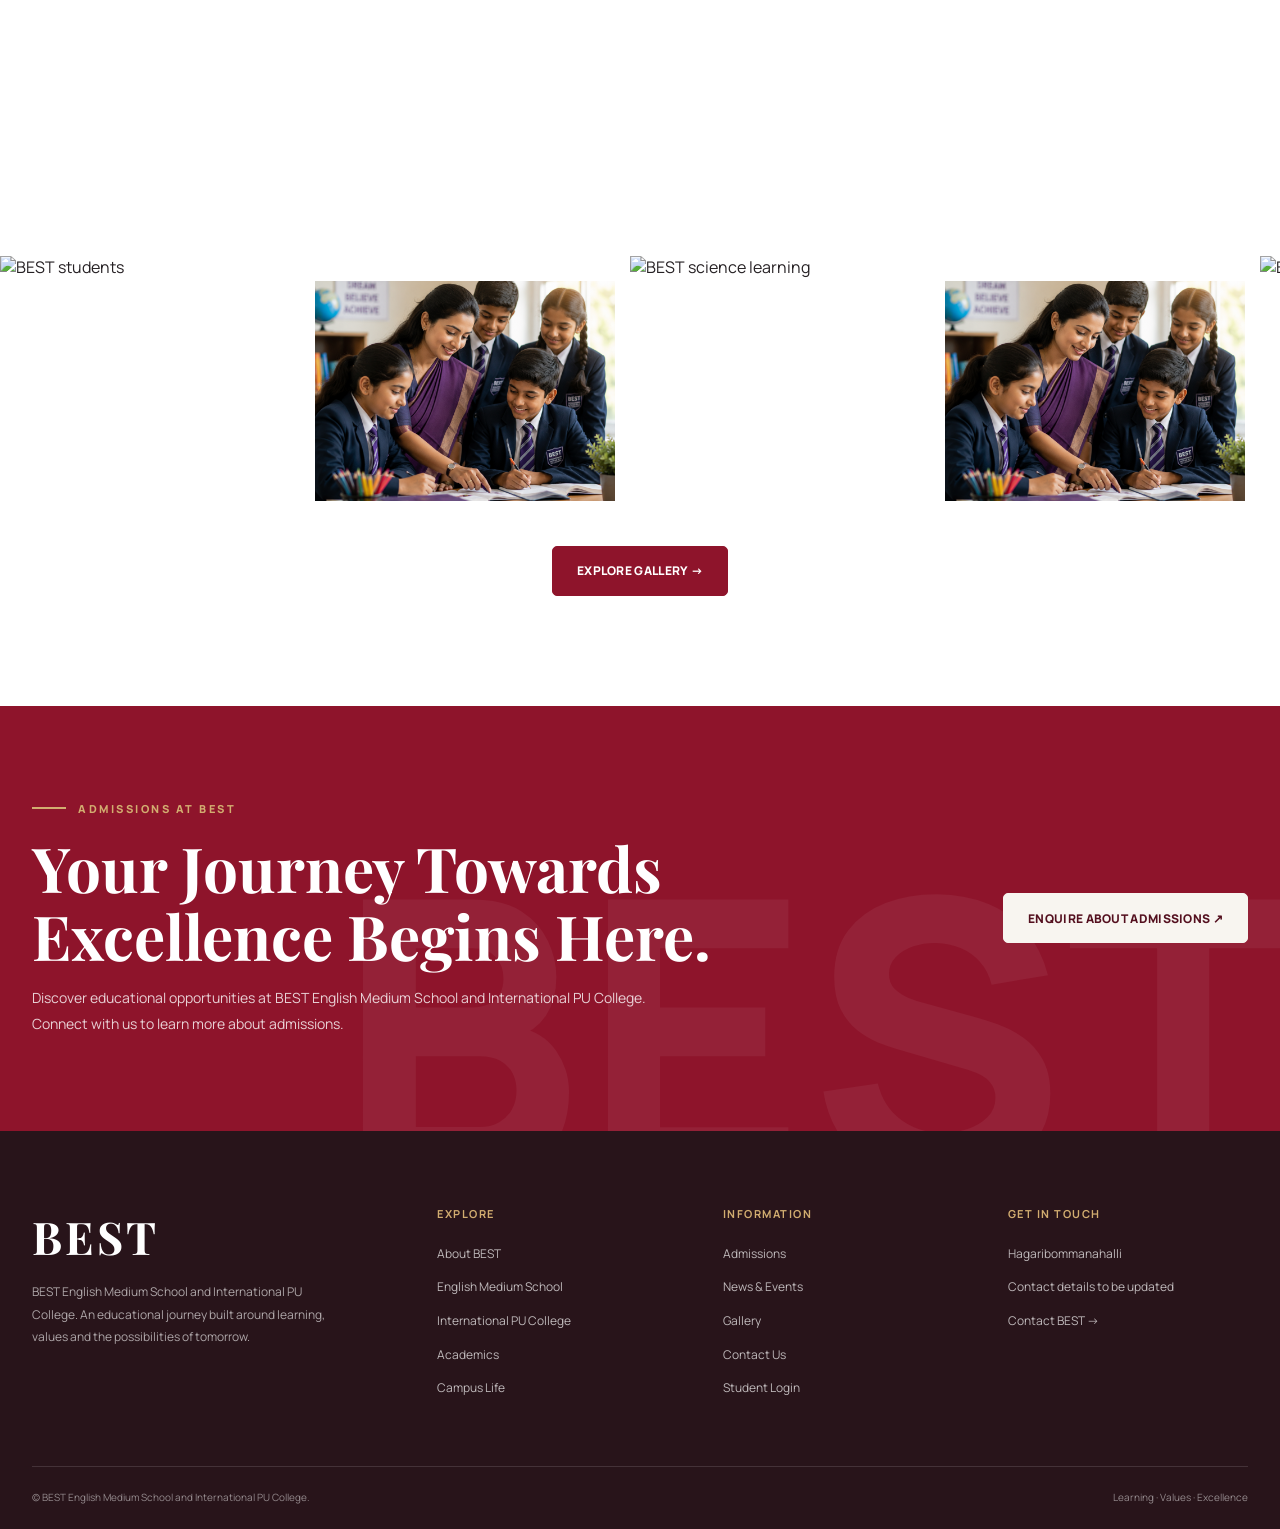
==== commit b41c757a: "Update index.html" ====
--- a/index.html
+++ b/index.html
@@ -2018,6 +2018,586 @@
     font-size: 36px;
   }
 }
+  /* ===== SECTION 06: OUR DIVISIONS ===== */
+
+.best-divisions {
+  background: #F8F5F0;
+  padding: 105px 6%;
+}
+
+.divisions-container {
+  max-width: 1250px;
+  margin: auto;
+}
+
+.divisions-heading {
+  text-align: center;
+  max-width: 700px;
+  margin: 0 auto 55px;
+}
+
+.divisions-heading > span {
+  color: #9B7042;
+  font-size: 10px;
+  font-weight: 800;
+  letter-spacing: 3px;
+}
+
+.divisions-heading h2 {
+  font-family: 'Playfair Display', serif;
+  font-size: clamp(35px, 4vw, 50px);
+  font-weight: 500;
+  color: #262124;
+  margin: 18px 0;
+}
+
+.divisions-heading h2 em {
+  color: #8E142B;
+}
+
+.divisions-heading p {
+  color: #777078;
+  font-size: 14px;
+  line-height: 1.8;
+}
+
+.divisions-grid {
+  display: grid;
+  grid-template-columns: 1fr 1fr;
+  gap: 25px;
+}
+
+.division-card {
+  position: relative;
+  height: 570px;
+  overflow: hidden;
+  background: #54101F;
+  color: white;
+}
+
+.division-card > img {
+  width: 100%;
+  height: 100%;
+  object-fit: cover;
+  transition: transform 1s ease;
+}
+
+.division-card:hover > img {
+  transform: scale(1.07);
+}
+
+.division-overlay {
+  position: absolute;
+  inset: 0;
+  background: linear-gradient(
+    180deg,
+    rgba(25, 5, 12, .12) 0%,
+    rgba(40, 5, 15, .25) 35%,
+    rgba(40, 5, 15, .93) 100%
+  );
+}
+
+.division-number {
+  position: absolute;
+  top: 28px;
+  left: 30px;
+  color: white;
+  font-size: 10px;
+  letter-spacing: 2px;
+  font-weight: 700;
+}
+
+.division-content {
+  position: absolute;
+  bottom: 38px;
+  left: 35px;
+  right: 35px;
+}
+
+.division-label {
+  color: #D2AD70;
+  font-size: 9px;
+  letter-spacing: 2.5px;
+  font-weight: 800;
+}
+
+.division-content h3 {
+  font-family: 'Playfair Display', serif;
+  font-size: clamp(32px, 3.5vw, 45px);
+  line-height: 1.15;
+  font-weight: 500;
+  margin: 16px 0;
+}
+
+.division-content p {
+  max-width: 390px;
+  color: rgba(255,255,255,.8);
+  font-size: 12px;
+  line-height: 1.8;
+  margin-bottom: 25px;
+}
+
+.division-content a {
+  display: inline-flex;
+  gap: 35px;
+  align-items: center;
+  color: white;
+  text-decoration: none;
+  border-bottom: 1px solid #D2AD70;
+  padding-bottom: 10px;
+  font-size: 12px;
+  font-weight: 700;
+  transition: .3s;
+}
+
+.division-content a:hover {
+  color: #D2AD70;
+  gap: 45px;
+}
+
+@media(max-width: 800px) {
+  .divisions-grid {
+    grid-template-columns: 1fr;
+  }
+
+  .division-card {
+    height: 500px;
+  }
+}
+
+@media(max-width: 500px) {
+  .best-divisions {
+    padding: 75px 6%;
+  }
+
+  .division-card {
+    height: 450px;
+  }
+
+  .division-content {
+    left: 23px;
+    right: 23px;
+    bottom: 27px;
+  }
+
+  .division-content h3 {
+    font-size: 34px;
+  }
+}
+  /* ===== SECTION 07: ACADEMIC EXCELLENCE ===== */
+
+.best-excellence {
+  background: #fff;
+  padding: 110px 6%;
+}
+
+.excellence-container {
+  max-width: 1250px;
+  margin: auto;
+}
+
+.excellence-heading {
+  max-width: 720px;
+  text-align: center;
+  margin: 0 auto 65px;
+}
+
+.excellence-heading > span {
+  color: #9B7042;
+  font-size: 10px;
+  font-weight: 800;
+  letter-spacing: 3px;
+}
+
+.excellence-heading h2 {
+  font-family: 'Playfair Display', serif;
+  font-size: clamp(34px, 4vw, 49px);
+  font-weight: 500;
+  line-height: 1.2;
+  color: #262124;
+  margin: 18px 0;
+}
+
+.excellence-heading h2 em {
+  color: #8E142B;
+}
+
+.excellence-heading p {
+  color: #777078;
+  font-size: 14px;
+  line-height: 1.8;
+}
+
+.excellence-grid {
+  display: grid;
+  grid-template-columns: repeat(3, 1fr);
+  border-top: 1px solid #E9E1DC;
+  border-left: 1px solid #E9E1DC;
+}
+
+.excellence-card {
+  position: relative;
+  padding: 38px 32px;
+  min-height: 225px;
+  border-right: 1px solid #E9E1DC;
+  border-bottom: 1px solid #E9E1DC;
+  transition: background .35s, transform .35s;
+}
+
+.excellence-card:hover {
+  background: #F8F5F0;
+  transform: translateY(-4px);
+}
+
+.excellence-icon {
+  position: absolute;
+  top: 25px;
+  right: 25px;
+  color: #B8A18A;
+  font-size: 10px;
+  letter-spacing: 1px;
+}
+
+.excellence-symbol {
+  color: #A77C4B;
+  font-size: 31px;
+  margin-bottom: 24px;
+}
+
+.excellence-card h3 {
+  font-family: 'Playfair Display', serif;
+  font-size: 21px;
+  font-weight: 600;
+  color: #54101F;
+  margin: 0 0 12px;
+}
+
+.excellence-card p {
+  font-size: 12px;
+  line-height: 1.8;
+  color: #777078;
+  max-width: 290px;
+}
+
+@media(max-width: 850px) {
+  .excellence-grid {
+    grid-template-columns: repeat(2, 1fr);
+  }
+}
+
+@media(max-width: 550px) {
+  .best-excellence {
+    padding: 75px 6%;
+  }
+
+  .excellence-grid {
+    grid-template-columns: 1fr;
+  }
+
+  .excellence-card {
+    min-height: 185px;
+    padding: 30px 25px;
+  }
+}
+  
+/* ===== SECTION 08: ACADEMIC PROGRAMMES ===== */
+
+.best-programmes {
+  background: #F8F5F0;
+  padding: 110px 6%;
+  color: #262124;
+}
+
+.programmes-container {
+  max-width: 1250px;
+  margin: auto;
+}
+
+.programmes-heading {
+  max-width: 720px;
+  text-align: center;
+  margin: 0 auto 55px;
+}
+
+.programmes-eyebrow {
+  color: #9B7042;
+  font-size: 10px;
+  font-weight: 800;
+  letter-spacing: 3px;
+}
+
+.programmes-heading h2 {
+  font-family: 'Playfair Display', serif;
+  font-size: clamp(35px, 4vw, 50px);
+  font-weight: 500;
+  line-height: 1.2;
+  margin: 18px 0;
+}
+
+.programmes-heading h2 em {
+  color: #8E142B;
+}
+
+.programmes-heading p {
+  color: #777078;
+  font-size: 14px;
+  line-height: 1.8;
+}
+
+/* TABS */
+
+.programmes-tabs {
+  display: flex;
+  justify-content: center;
+  gap: 12px;
+  margin-bottom: 45px;
+}
+
+.programme-tab {
+  border: 1px solid #E9E1DC;
+  background: white;
+  color: #54101F;
+  padding: 18px 30px;
+  min-width: 220px;
+  font-family: 'Manrope', sans-serif;
+  font-size: 13px;
+  font-weight: 700;
+  cursor: pointer;
+  transition: .3s ease;
+}
+
+.programme-tab span {
+  color: #C29B64;
+  margin-right: 12px;
+  font-size: 10px;
+}
+
+.programme-tab.active,
+.programme-tab:hover {
+  background: #54101F;
+  color: white;
+  border-color: #54101F;
+}
+
+.programme-tab:focus-visible {
+  outline: 3px solid #D2AD70;
+  outline-offset: 3px;
+}
+
+/* PANELS */
+
+.programme-panel {
+  animation: programmeFade .4s ease;
+}
+
+.programme-panel[hidden] {
+  display: none;
+}
+
+@keyframes programmeFade {
+  from {
+    opacity: 0;
+    transform: translateY(12px);
+  }
+  to {
+    opacity: 1;
+    transform: translateY(0);
+  }
+}
+
+.programme-intro {
+  display: flex;
+  justify-content: space-between;
+  align-items: end;
+  gap: 40px;
+  margin-bottom: 30px;
+}
+
+.programme-intro > div > span {
+  color: #9B7042;
+  font-size: 10px;
+  font-weight: 800;
+  letter-spacing: 2px;
+}
+
+.programme-intro h3 {
+  font-family: 'Playfair Display', serif;
+  font-size: clamp(26px, 3vw, 36px);
+  font-weight: 500;
+  color: #54101F;
+  margin: 12px 0 0;
+}
+
+.programme-intro > p {
+  max-width: 380px;
+  color: #777078;
+  font-size: 12px;
+  line-height: 1.8;
+}
+
+/* CARDS */
+
+.programme-cards {
+  display: grid;
+  grid-template-columns: repeat(3, 1fr);
+  gap: 20px;
+}
+
+.programme-card {
+  position: relative;
+  background: white;
+  border: 1px solid #E9E1DC;
+  padding: 38px 30px 28px;
+  min-height: 295px;
+  display: flex;
+  flex-direction: column;
+  transition: .35s ease;
+}
+
+.programme-card:hover {
+  border-color: #D2AD70;
+  box-shadow: 0 18px 45px rgba(84,16,31,.07);
+  transform: translateY(-5px);
+}
+
+.programme-card-number {
+  position: absolute;
+  right: 25px;
+  top: 25px;
+  color: #B8A18A;
+  font-size: 10px;
+}
+
+.programme-card-icon {
+  font-size: 34px;
+  color: #B58D57;
+  margin-bottom: 30px;
+}
+
+.programme-card h4 {
+  font-family: 'Playfair Display', serif;
+  color: #54101F;
+  font-size: 23px;
+  font-weight: 600;
+  margin: 0 0 15px;
+}
+
+.programme-card p {
+  color: #777078;
+  font-size: 12px;
+  line-height: 1.9;
+  margin: 0 0 35px;
+}
+
+.programme-card-bottom {
+  display: block;
+  border-top: 1px solid #E9E1DC;
+  padding-top: 18px;
+  margin-top: auto;
+  color: #9B7042;
+  font-size: 9px;
+  font-weight: 800;
+  letter-spacing: 1.5px;
+}
+
+/* FOOTER */
+
+.programmes-footer {
+  margin-top: 45px;
+  padding-top: 30px;
+  border-top: 1px solid #E9E1DC;
+  display: flex;
+  align-items: center;
+  justify-content: space-between;
+  gap: 20px;
+}
+
+.programmes-footer p {
+  font-size: 13px;
+  color: #777078;
+}
+
+.programmes-footer a {
+  display: inline-flex;
+  gap: 30px;
+  align-items: center;
+  background: #8E142B;
+  color: white;
+  text-decoration: none;
+  padding: 17px 24px;
+  font-size: 12px;
+  font-weight: 700;
+  transition: .3s;
+}
+
+.programmes-footer a:hover {
+  background: #54101F;
+}
+
+/* RESPONSIVE */
+
+@media(max-width: 850px) {
+  .programme-cards {
+    grid-template-columns: repeat(2, 1fr);
+  }
+
+  .programme-intro {
+    flex-direction: column;
+    align-items: start;
+    gap: 10px;
+  }
+}
+
+@media(max-width: 600px) {
+  .best-programmes {
+    padding: 75px 6%;
+  }
+
+  .programmes-tabs {
+    gap: 8px;
+  }
+
+  .programme-tab {
+    min-width: 0;
+    flex: 1;
+    padding: 16px 8px;
+    font-size: 11px;
+  }
+
+  .programme-tab span {
+    margin-right: 5px;
+  }
+
+  .programme-cards {
+    grid-template-columns: 1fr;
+  }
+
+  .programme-card {
+    min-height: 250px;
+  }
+
+  .programmes-footer {
+    flex-direction: column;
+    align-items: stretch;
+  }
+
+  .programmes-footer a {
+    justify-content: space-between;
+  }
+}
+
+@media(prefers-reduced-motion: reduce) {
+  .programme-panel {
+    animation: none;
+  }
+
+  .programme-card,
+  .programme-tab,
+  .programmes-footer a {
+    transition: none;
+  }
+}
+
 </style>
 </head>
 
@@ -2326,100 +2906,304 @@
 
   </div>
 
-</section>
-<!-- TWO DIVISIONS -->
-<section class="section divisions" id="divisions">
-  <div class="container">
-
-    <div class="center-heading reveal">
-      <div class="eyebrow">ONE INSTITUTION · TWO DIVISIONS</div>
-      <h2 class="section-heading">One BEST. <span class="gold-text">Two Academic Journeys.</span></h2>
-      <p class="section-description">
-        Discover the educational opportunities offered through
-        BEST English Medium School and BEST International PU College.
+</section><!-- SECTION 06: OUR TWO DIVISIONS -->
+
+<section class="best-divisions" id="divisions">
+
+  <div class="divisions-container">
+
+    <div class="divisions-heading">
+      <span>ONE INSTITUTION. TWO PATHWAYS.</span>
+      <h2>Two Divisions. <em>One Vision.</em></h2>
+      <p>
+        Learning opportunities designed for every important
+        stage of a student's educational journey.
       </p>
     </div>
 
-    <div class="division-grid">
-
-      <article class="division-card reveal" id="school">
-        <img src="2.png" alt="Students learning at BEST English Medium School" loading="lazy">
+    <div class="divisions-grid">
+
+      <!-- SCHOOL DIVISION -->
+      <article class="division-card">
+
+        <img src="1.png" alt="BEST English Medium School">
+
+        <div class="division-overlay"></div>
+
+        <div class="division-number">01 / SCHOOL</div>
+
         <div class="division-content">
-          <div class="division-number">DIVISION 01 · SCHOOL EDUCATION</div>
+          <span class="division-label">SCHOOL EDUCATION</span>
+
+          <h3>BEST English<br>Medium School</h3>
+
+          <p>
+            Building strong foundations through learning,
+            discipline, creativity and confidence.
+          </p>
+
+          <a href="academics/school.html">
+            Explore School <span>↗</span>
+          </a>
+        </div>
+
+      </article>
+
+      <!-- PU COLLEGE DIVISION -->
+      <article class="division-card">
+
+        <img src="2.png" alt="BEST International PU College">
+
+        <div class="division-overlay"></div>
+
+        <div class="division-number">02 / PU COLLEGE</div>
+
+        <div class="division-content">
+          <span class="division-label">PRE-UNIVERSITY EDUCATION</span>
+
+          <h3>BEST International<br>PU College</h3>
+
+          <p>
+            Preparing students for higher education,
+            academic achievement and future aspirations.
+          </p>
+
+          <a href="academics/pu.html">
+            Explore PU College <span>↗</span>
+          </a>
+        </div>
+
+      </article>
+
+    </div>
+
+  </div>
+
+</section>
+
+<!-- SECTION 07: ACADEMIC EXCELLENCE -->
+
+<section class="best-excellence" id="excellence">
+
+  <div class="excellence-container">
+
+    <div class="excellence-heading">
+      <span>THE BEST APPROACH</span>
+      <h2>Excellence in Every <em>Learning Experience.</em></h2>
+      <p>
+        An educational environment focused on academic growth,
+        individual potential and all-round development.
+      </p>
+    </div>
+
+    <div class="excellence-grid">
+
+      <article class="excellence-card">
+        <span class="excellence-icon">01</span>
+        <div class="excellence-symbol">✧</div>
+        <h3>Academic Excellence</h3>
+        <p>Strong learning foundations and a focus on academic progress.</p>
+      </article>
+
+      <article class="excellence-card">
+        <span class="excellence-icon">02</span>
+        <div class="excellence-symbol">◎</div>
+        <h3>Individual Attention</h3>
+        <p>Recognising individual learning needs and student potential.</p>
+      </article>
+
+      <article class="excellence-card">
+        <span class="excellence-icon">03</span>
+        <div class="excellence-symbol">✦</div>
+        <h3>Experienced Guidance</h3>
+        <p>Supporting students through meaningful teaching and guidance.</p>
+      </article>
+
+      <article class="excellence-card">
+        <span class="excellence-icon">04</span>
+        <div class="excellence-symbol">◇</div>
+        <h3>Modern Learning</h3>
+        <p>Encouraging curiosity through engaging learning experiences.</p>
+      </article>
+
+      <article class="excellence-card">
+        <span class="excellence-icon">05</span>
+        <div class="excellence-symbol">⌘</div>
+        <h3>Beyond Academics</h3>
+        <p>Making space for creativity, confidence and personal growth.</p>
+      </article>
+
+      <article class="excellence-card">
+        <span class="excellence-icon">06</span>
+        <div class="excellence-symbol">↗</div>
+        <h3>Future Readiness</h3>
+        <p>Helping students develop skills for their future journeys.</p>
+      </article>
+
+    </div>
+
+  </div>
+
+</section>
+
+  
+<!-- SECTION 08: ACADEMIC PROGRAMMES -->
+<section class="best-programmes" id="programmes">
+  <div class="programmes-container">
+
+    <div class="programmes-heading">
+      <span class="programmes-eyebrow">EXPLORE OUR ACADEMICS</span>
+      <h2>Pathways to <em>Excellence.</em></h2>
+      <p>
+        Explore learning opportunities across our school
+        and pre-university divisions.
+      </p>
+    </div>
+
+    <!-- TABS -->
+    <div class="programmes-tabs" role="tablist"
+         aria-label="Academic divisions">
+
+      <button class="programme-tab active"
+              type="button"
+              id="school-tab"
+              role="tab"
+              aria-selected="true"
+              aria-controls="school-programmes"
+              data-programme="school">
+        <span>01</span> School Education
+      </button>
+
+      <button class="programme-tab"
+              type="button"
+              id="pu-tab"
+              role="tab"
+              aria-selected="false"
+              aria-controls="pu-programmes"
+              data-programme="pu">
+        <span>02</span> PU College
+      </button>
+
+    </div>
+
+    <!-- SCHOOL PROGRAMMES -->
+    <div class="programme-panel active"
+         id="school-programmes"
+         role="tabpanel"
+         aria-labelledby="school-tab">
+
+      <div class="programme-intro">
+        <div>
+          <span>SCHOOL DIVISION</span>
           <h3>BEST English Medium School</h3>
+        </div>
+        <p>
+          A learning journey focused on academic foundations,
+          character development and student growth.
+        </p>
+      </div>
+
+      <div class="programme-cards">
+
+        <article class="programme-card">
+          <span class="programme-card-number">01</span>
+          <div class="programme-card-icon">✧</div>
+          <h4>Foundational Learning</h4>
           <p>
-            A learning journey focused on academic foundations,
-            confidence, values and all-round student development.
+            Building early literacy, numeracy, curiosity
+            and confidence through meaningful learning.
           </p>
-          <a href="academics/" class="text-link">EXPLORE SCHOOL <span>→</span></a>
+          <span class="programme-card-bottom">LEARNING FOUNDATIONS</span>
+        </article>
+
+        <article class="programme-card">
+          <span class="programme-card-number">02</span>
+          <div class="programme-card-icon">◇</div>
+          <h4>Progressive Learning</h4>
+          <p>
+            Developing subject understanding, communication,
+            creativity and independent thinking.
+          </p>
+          <span class="programme-card-bottom">KNOWLEDGE & SKILLS</span>
+        </article>
+
+        <article class="programme-card">
+          <span class="programme-card-number">03</span>
+          <div class="programme-card-icon">✦</div>
+          <h4>Secondary Education</h4>
+          <p>
+            Strengthening academic preparation, examination
+            readiness and future learning foundations.
+          </p>
+          <span class="programme-card-bottom">ACADEMIC READINESS</span>
+        </article>
+
+      </div>
+    </div>
+
+    <!-- PU COLLEGE PROGRAMMES -->
+    <div class="programme-panel"
+         id="pu-programmes"
+         role="tabpanel"
+         aria-labelledby="pu-tab"
+         hidden>
+
+      <div class="programme-intro">
+        <div>
+          <span>PRE-UNIVERSITY DIVISION</span>
+          <h3>BEST International PU College</h3>
         </div>
-      </article>
-
-      <article class="division-card reveal" id="college">
-        <img src="1.png" alt="Students participating in science learning at BEST PU College" loading="lazy">
-        <div class="division-content">
-          <div class="division-number">DIVISION 02 · PRE-UNIVERSITY EDUCATION</div>
-          <h3>BEST International PU College</h3>
+        <p>
+          Preparing students for higher education through
+          focused learning and academic guidance.
+        </p>
+      </div>
+
+      <div class="programme-cards">
+
+        <article class="programme-card">
+          <span class="programme-card-number">01</span>
+          <div class="programme-card-icon">✧</div>
+          <h4>Academic Learning</h4>
           <p>
-            A focused academic environment supporting pre-university
-            learning and preparation for higher education.
+            Developing deeper subject understanding and
+            strengthening pre-university academic foundations.
           </p>
-          <a href="academics/" class="text-link">EXPLORE PU COLLEGE <span>→</span></a>
-        </div>
-      </article>
-
+          <span class="programme-card-bottom">SUBJECT KNOWLEDGE</span>
+        </article>
+
+        <article class="programme-card">
+          <span class="programme-card-number">02</span>
+          <div class="programme-card-icon">◇</div>
+          <h4>Examination Preparation</h4>
+          <p>
+            Supporting students with structured learning,
+            revision and examination readiness.
+          </p>
+          <span class="programme-card-bottom">ACADEMIC PREPARATION</span>
+        </article>
+
+        <article class="programme-card">
+          <span class="programme-card-number">03</span>
+          <div class="programme-card-icon">↗</div>
+          <h4>Higher Education Guidance</h4>
+          <p>
+            Helping learners explore educational pathways
+            and prepare for their next academic stage.
+          </p>
+          <span class="programme-card-bottom">FUTURE PATHWAYS</span>
+        </article>
+
+      </div>
     </div>
-  </div>
-</section>
-
-<!-- ACADEMIC EXCELLENCE -->
-<section class="section academics" id="academics">
-  <div class="container">
-
-    <div class="eyebrow">OUR ACADEMIC APPROACH</div>
-    <h2 class="section-heading">Education That Builds More Than Knowledge.</h2>
-    <p class="section-description">
-      A learning environment designed to encourage understanding,
-      curiosity, practical learning and academic growth.
-    </p>
-
-    <div class="academic-grid">
-
-      <article class="academic-card reveal">
-        <div class="academic-icon">▤</div>
-        <div>
-          <h3>Strong Foundations</h3>
-          <p>Building understanding through structured learning.</p>
-        </div>
-      </article>
-
-      <article class="academic-card reveal">
-        <div class="academic-icon">⌘</div>
-        <div>
-          <h3>Practical Learning</h3>
-          <p>Encouraging exploration, observation and application.</p>
-        </div>
-      </article>
-
-      <article class="academic-card reveal">
-        <div class="academic-icon">✦</div>
-        <div>
-          <h3>Academic Guidance</h3>
-          <p>Supporting students throughout their educational journey.</p>
-        </div>
-      </article>
-
-      <article class="academic-card reveal">
-        <div class="academic-icon">◎</div>
-        <div>
-          <h3>Future Preparation</h3>
-          <p>Helping students prepare for future academic opportunities.</p>
-        </div>
-      </article>
-
+
+    <div class="programmes-footer">
+      <p>Discover the right educational pathway at BEST.</p>
+      <a href="admissions/">
+        Explore Admissions <span>↗</span>
+      </a>
     </div>
 
-    <a href="academics/" class="btn btn-light" style="margin-top:35px">EXPLORE ACADEMICS →</a>
   </div>
 </section>
 
@@ -2797,6 +3581,57 @@
 
   statsObserver.observe(statsSection);
 }
+  
+<script>
+document.addEventListener("DOMContentLoaded", () => {
+  const section = document.querySelector(".best-programmes");
+  if (!section) return;
+
+  const tabs = section.querySelectorAll(".programme-tab");
+  const panels = {
+    school: section.querySelector("#school-programmes"),
+    pu: section.querySelector("#pu-programmes")
+  };
+
+  function activateProgramme(name) {
+    tabs.forEach(tab => {
+      const active = tab.dataset.programme === name;
+      tab.classList.toggle("active", active);
+      tab.setAttribute("aria-selected", String(active));
+      tab.tabIndex = active ? 0 : -1;
+    });
+
+    Object.entries(panels).forEach(([key, panel]) => {
+      panel.hidden = key !== name;
+      panel.classList.toggle("active", key === name);
+    });
+  }
+
+  tabs.forEach((tab, index) => {
+    tab.addEventListener("click", () => {
+      activateProgramme(tab.dataset.programme);
+    });
+
+    tab.addEventListener("keydown", event => {
+      if (!["ArrowLeft", "ArrowRight", "Home", "End"]
+        .includes(event.key)) return;
+
+      event.preventDefault();
+
+      let next = index;
+
+      if (event.key === "ArrowRight") next = (index + 1) % tabs.length;
+      if (event.key === "ArrowLeft") next = (index - 1 + tabs.length) % tabs.length;
+      if (event.key === "Home") next = 0;
+      if (event.key === "End") next = tabs.length - 1;
+
+      activateProgramme(tabs[next].dataset.programme);
+      tabs[next].focus();
+    });
+  });
+});
+</script>
+
 </script>
 
 </body>
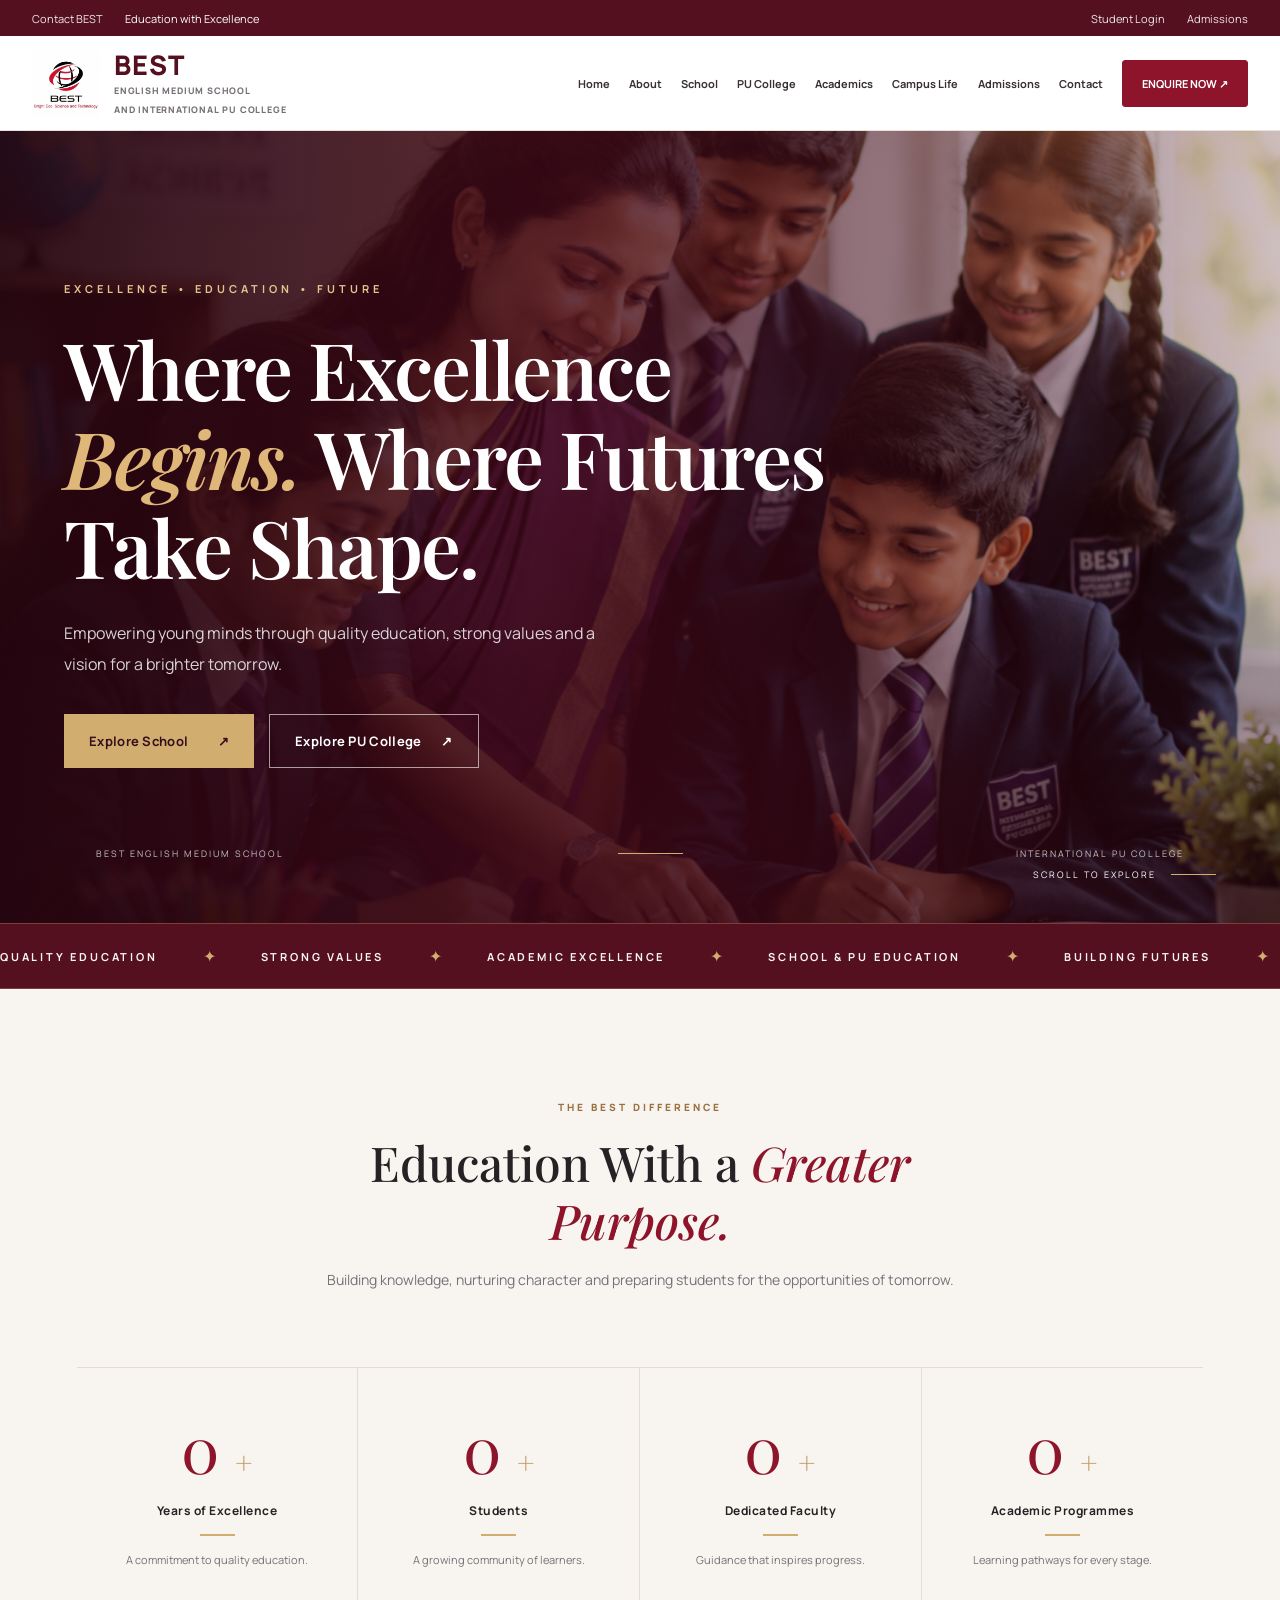
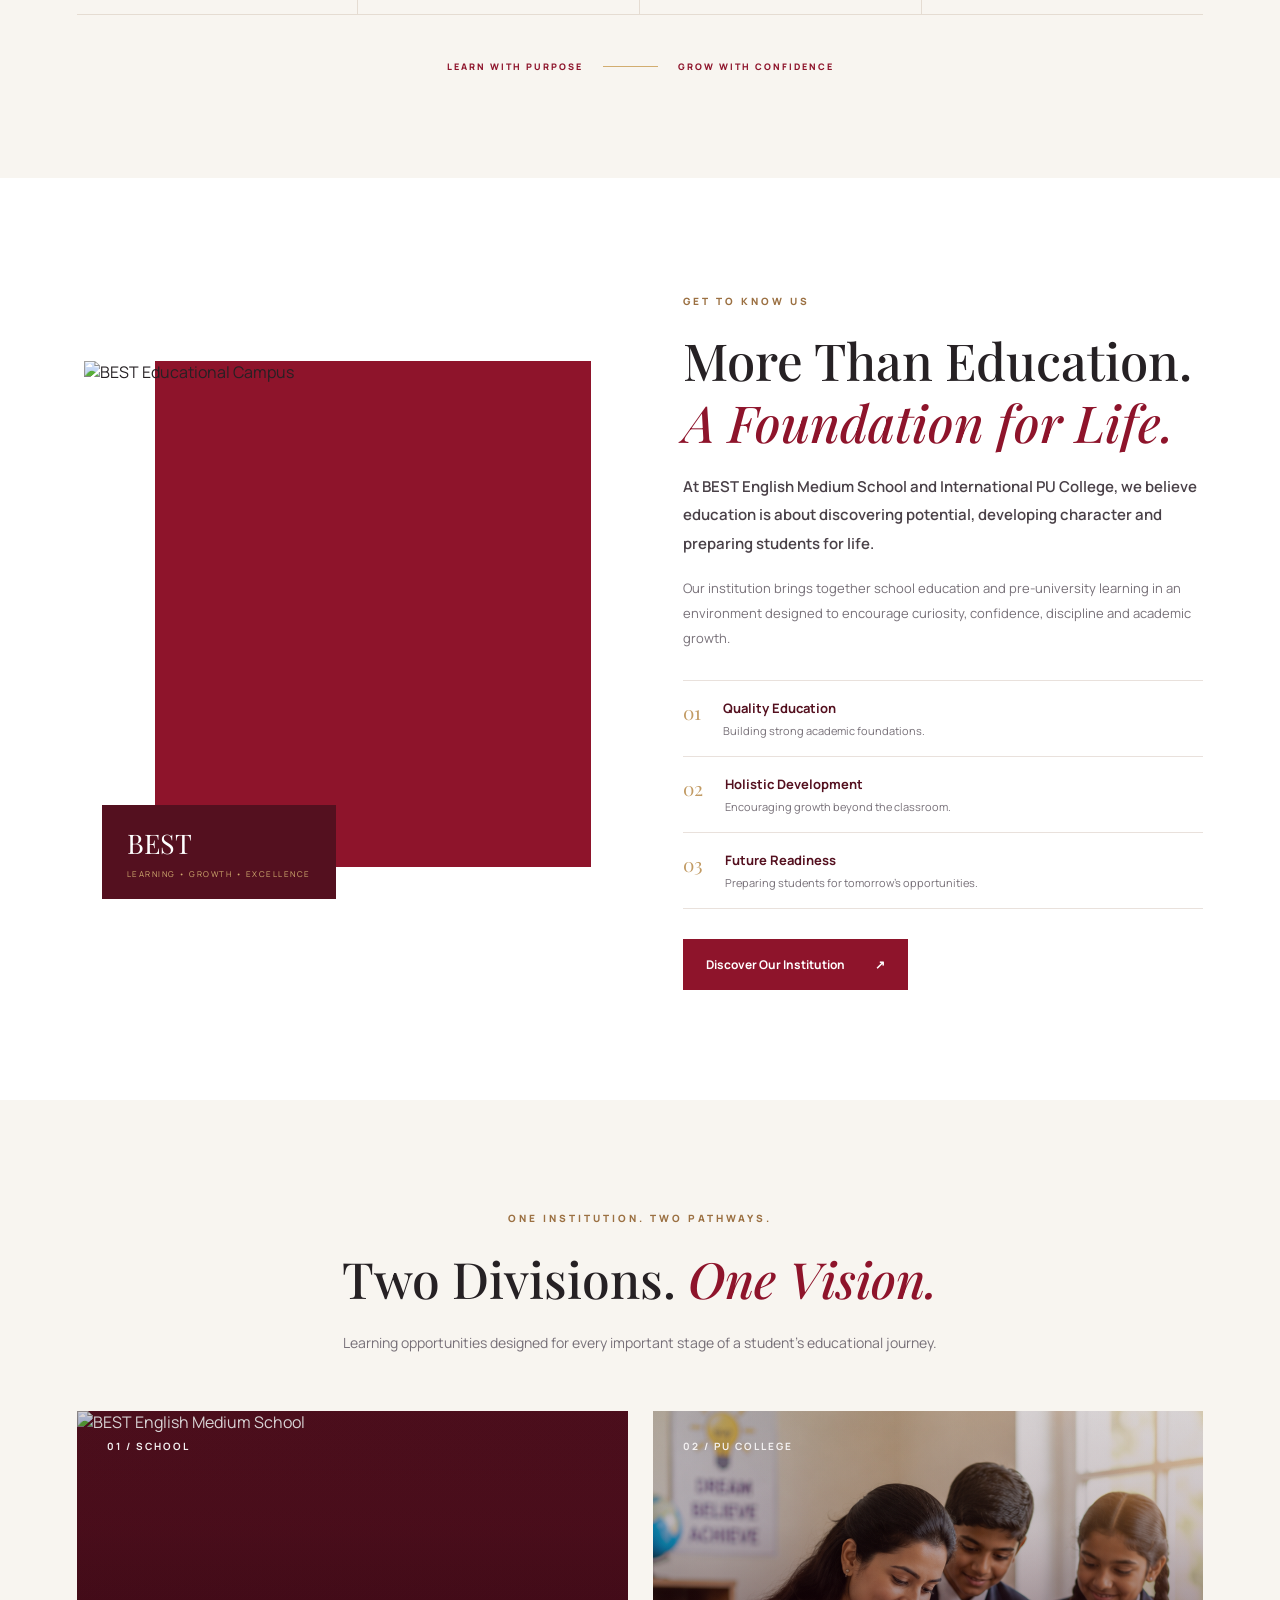
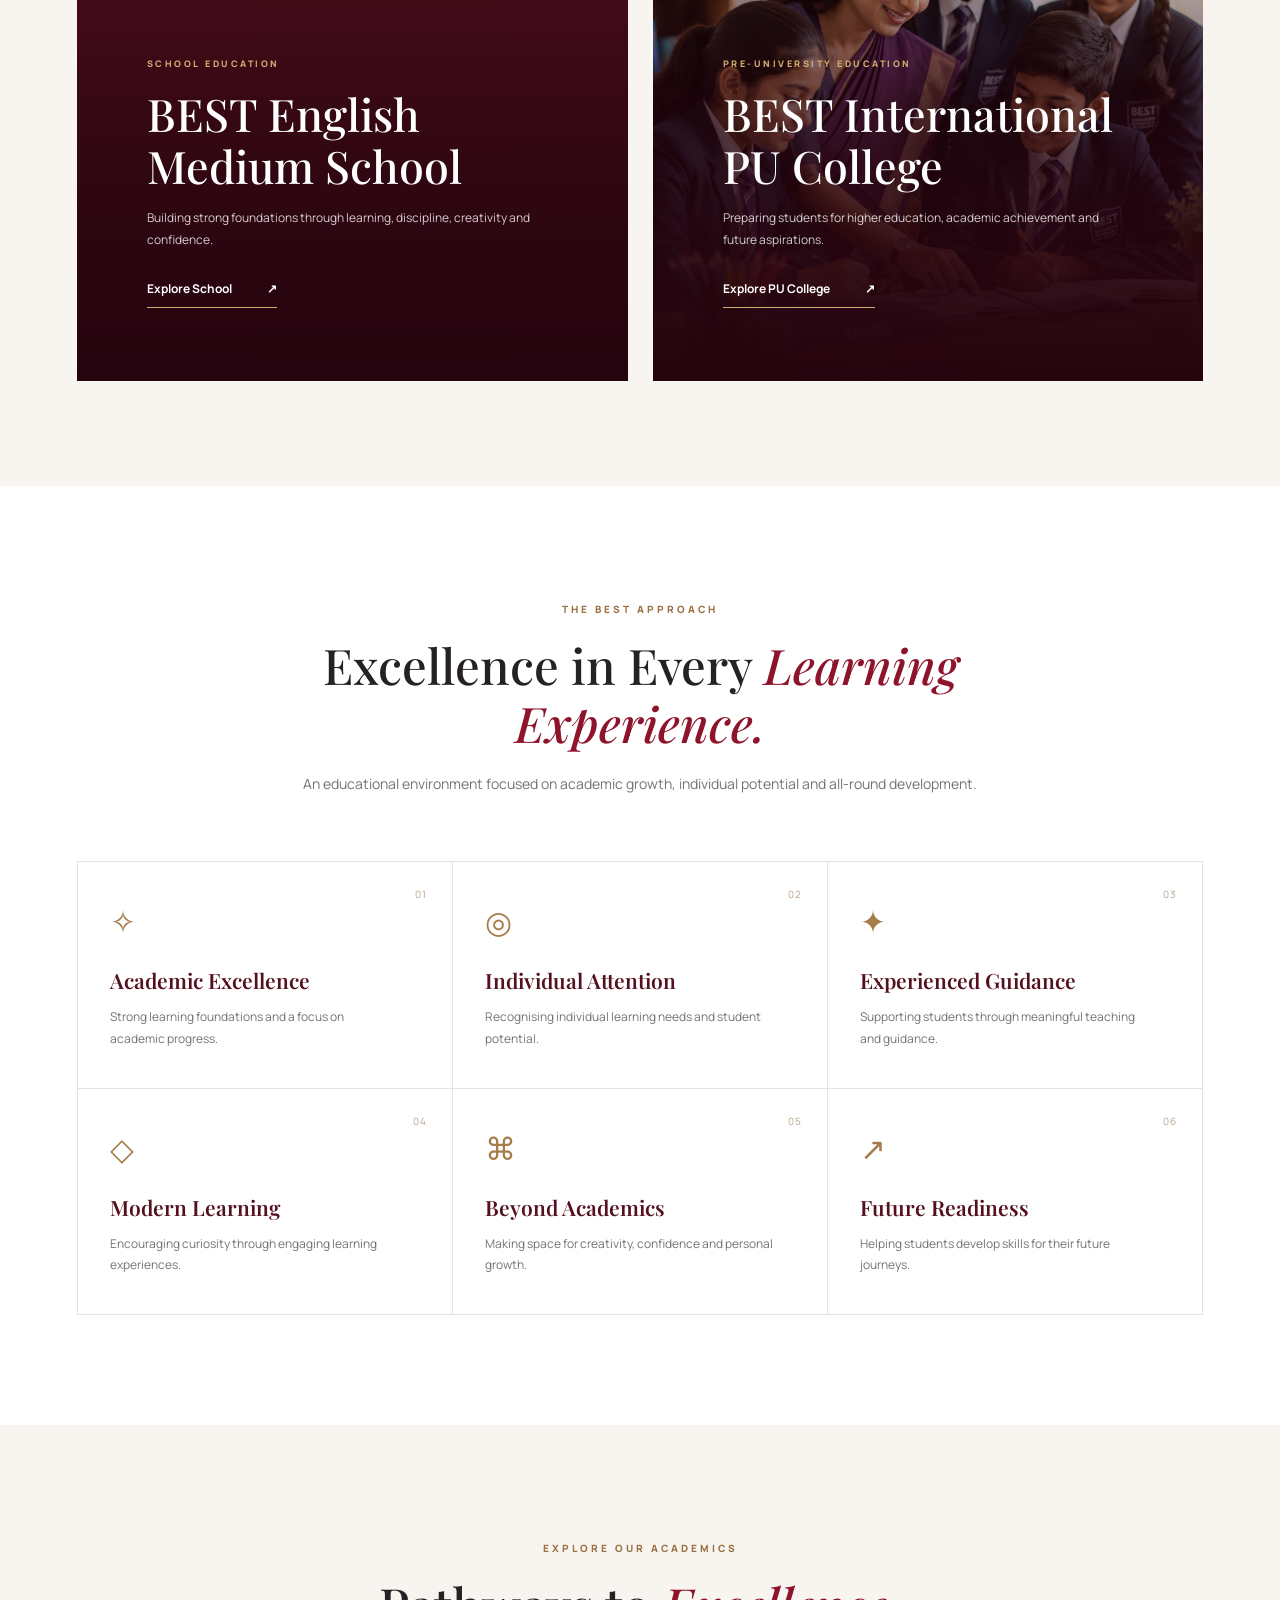
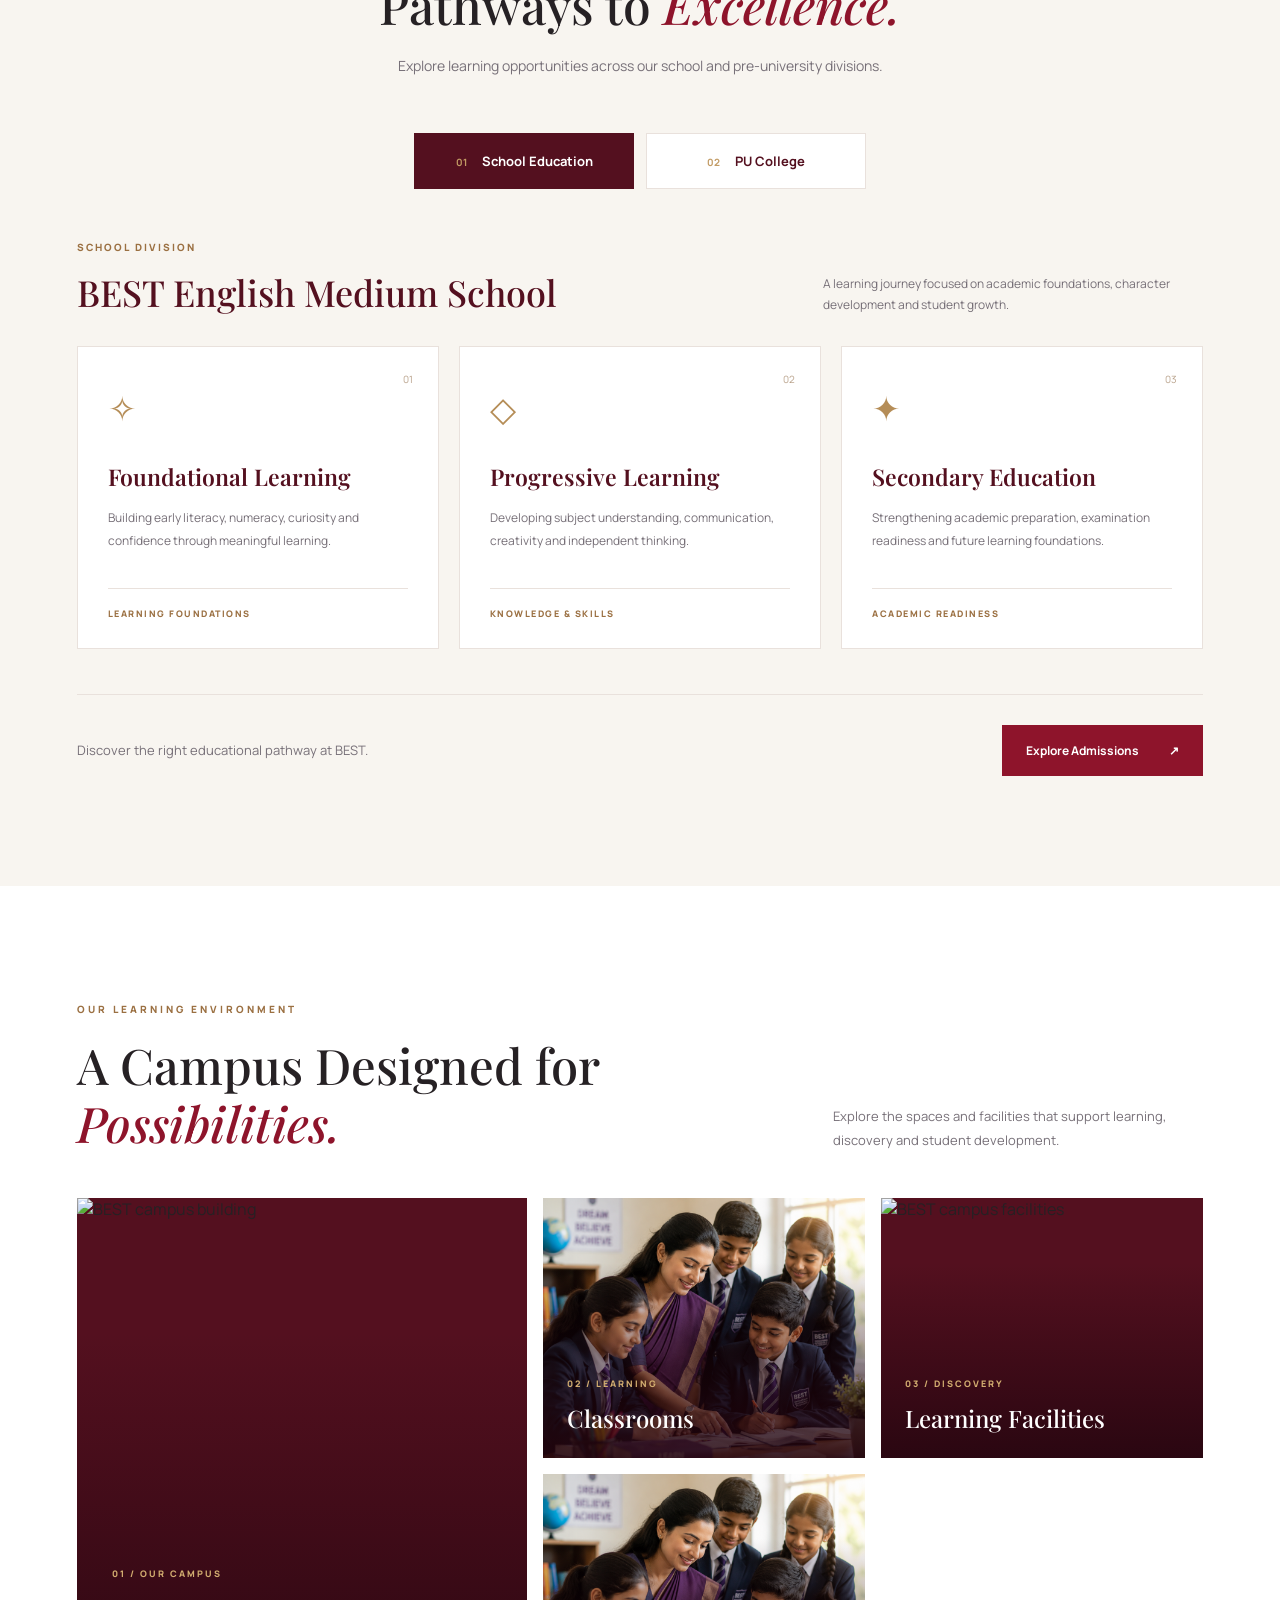
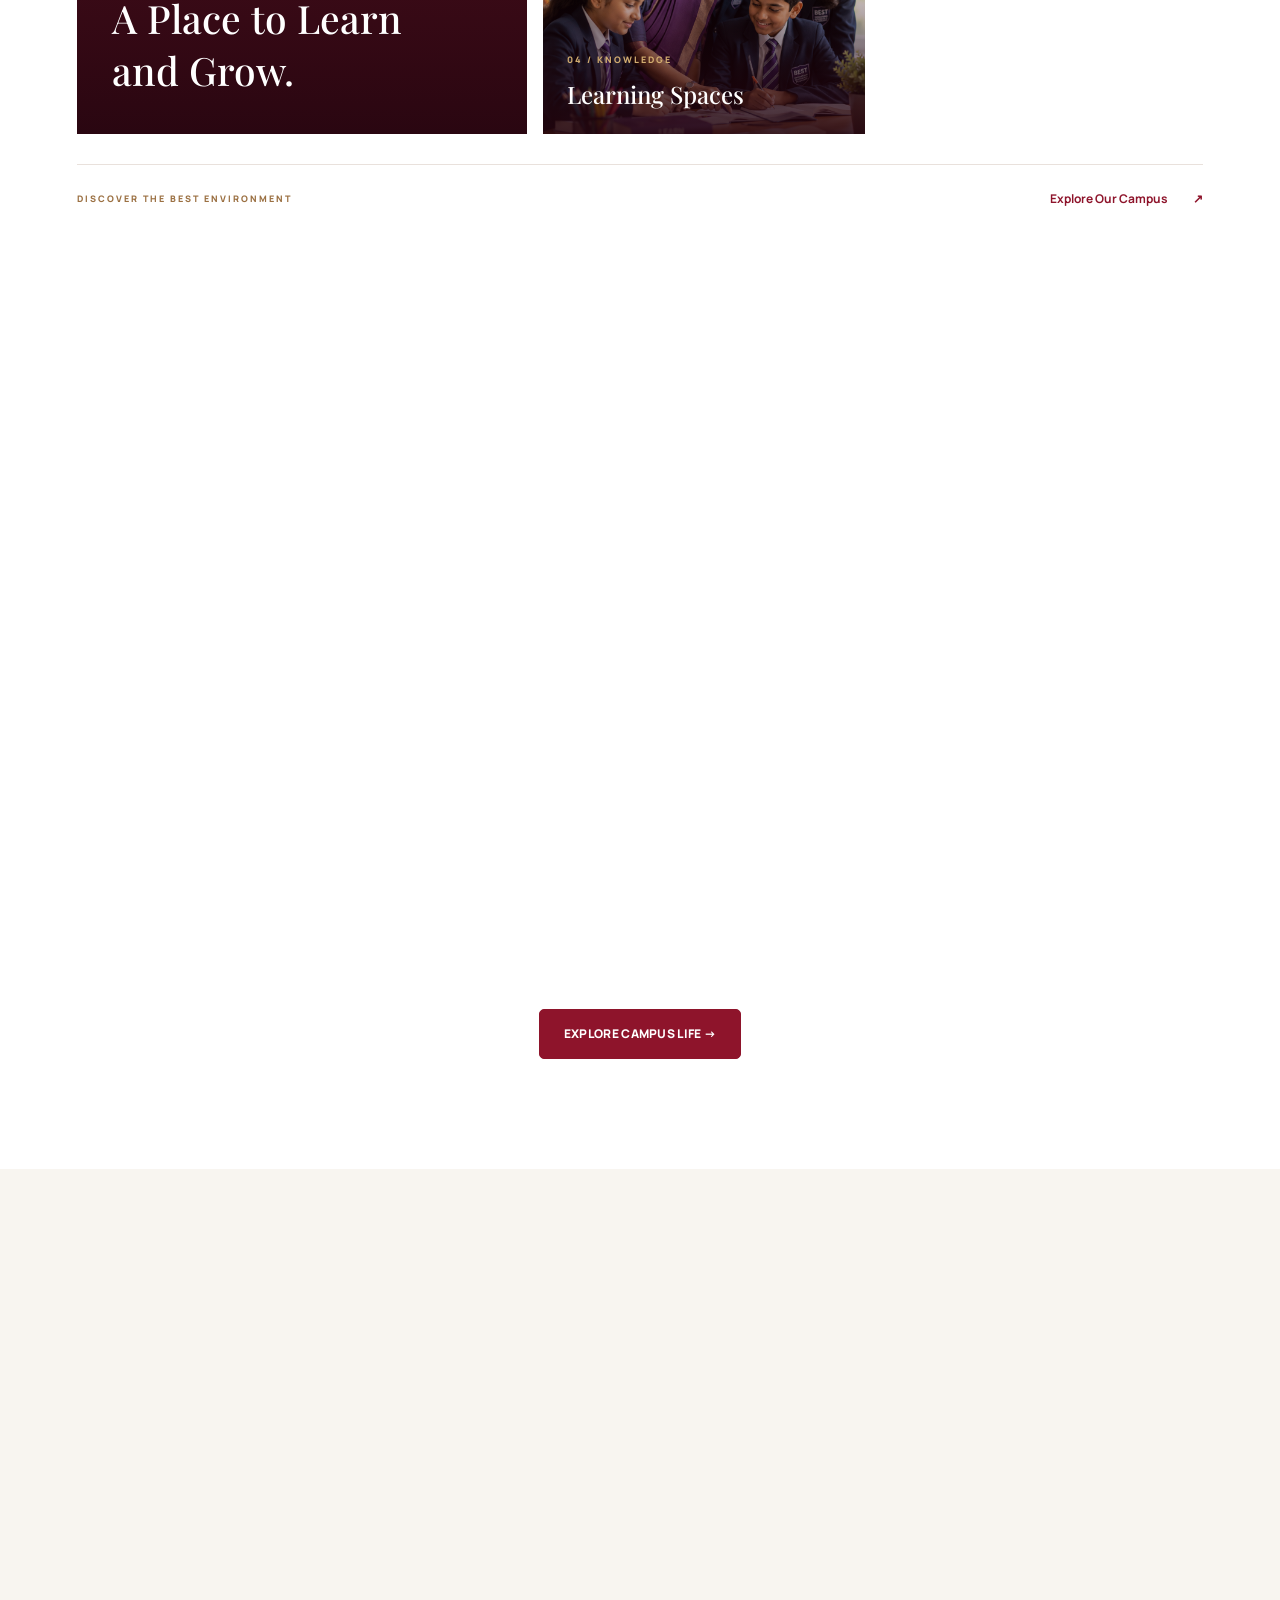
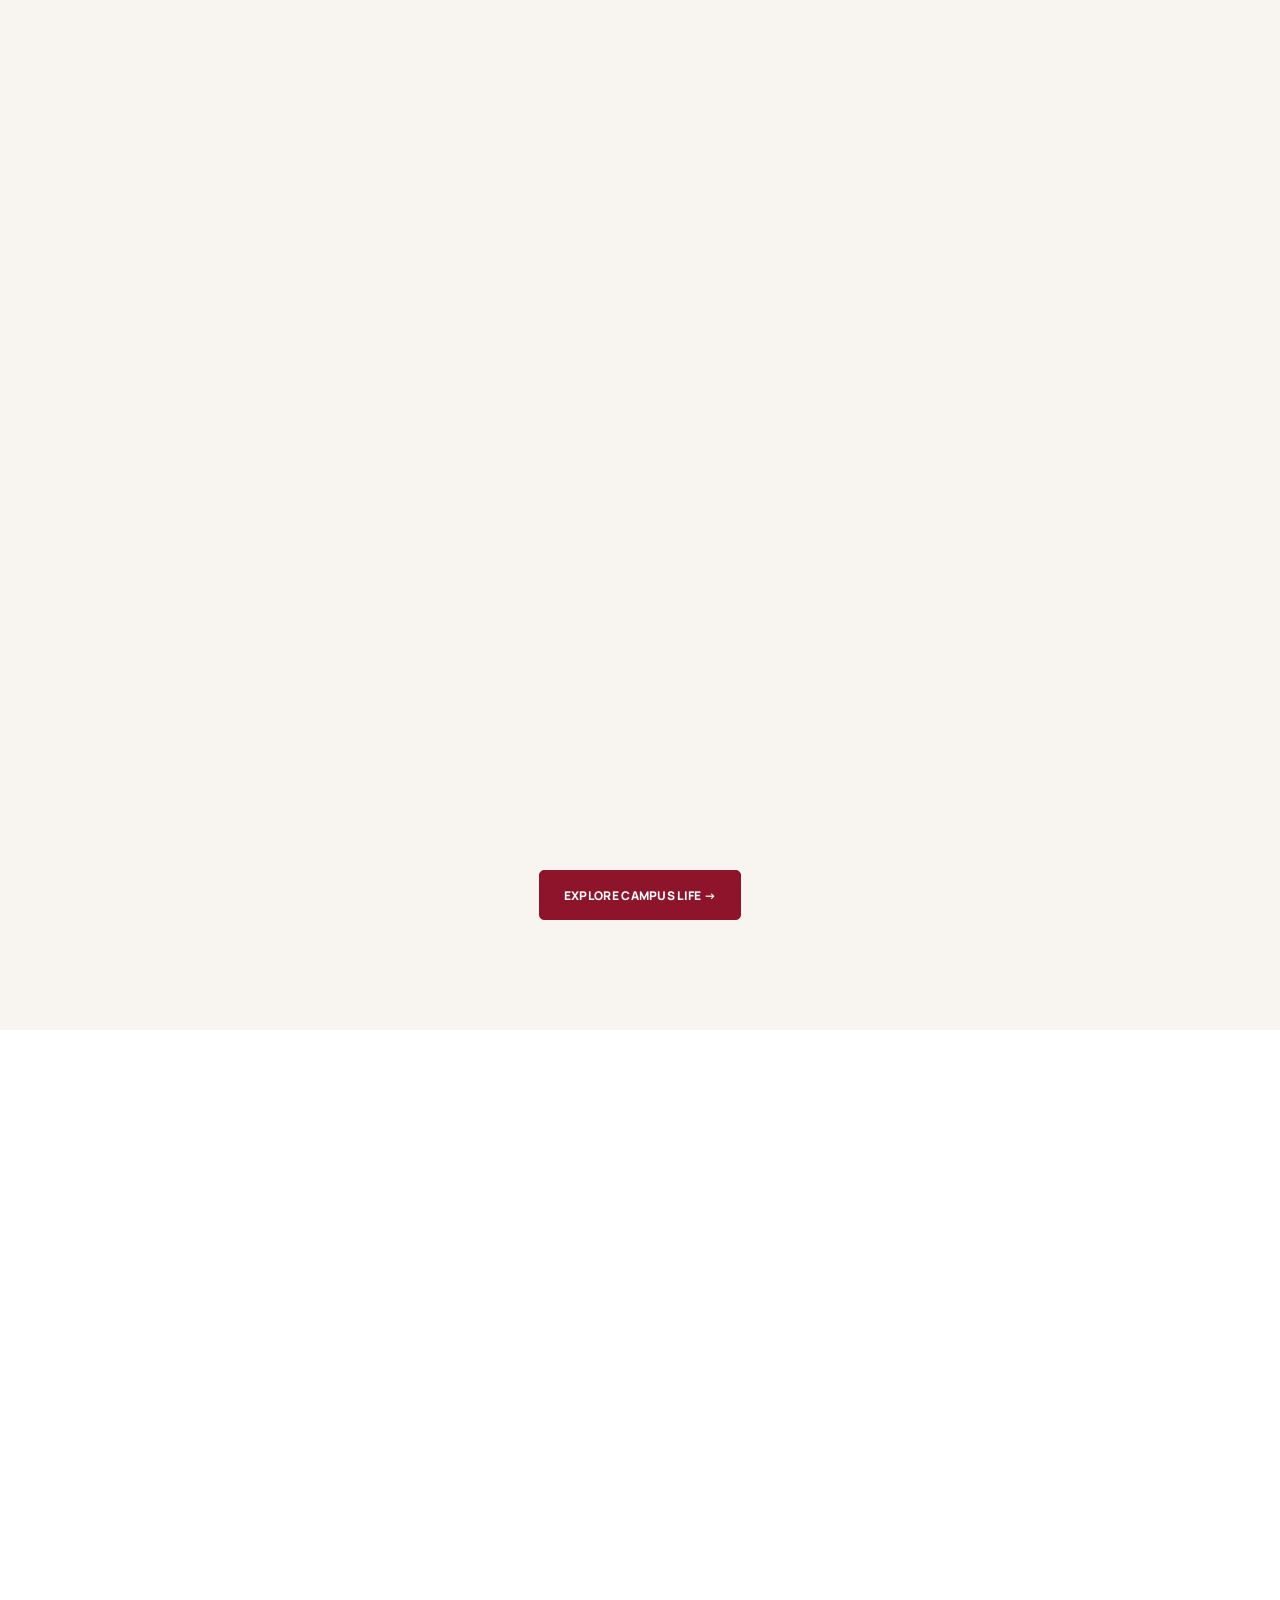
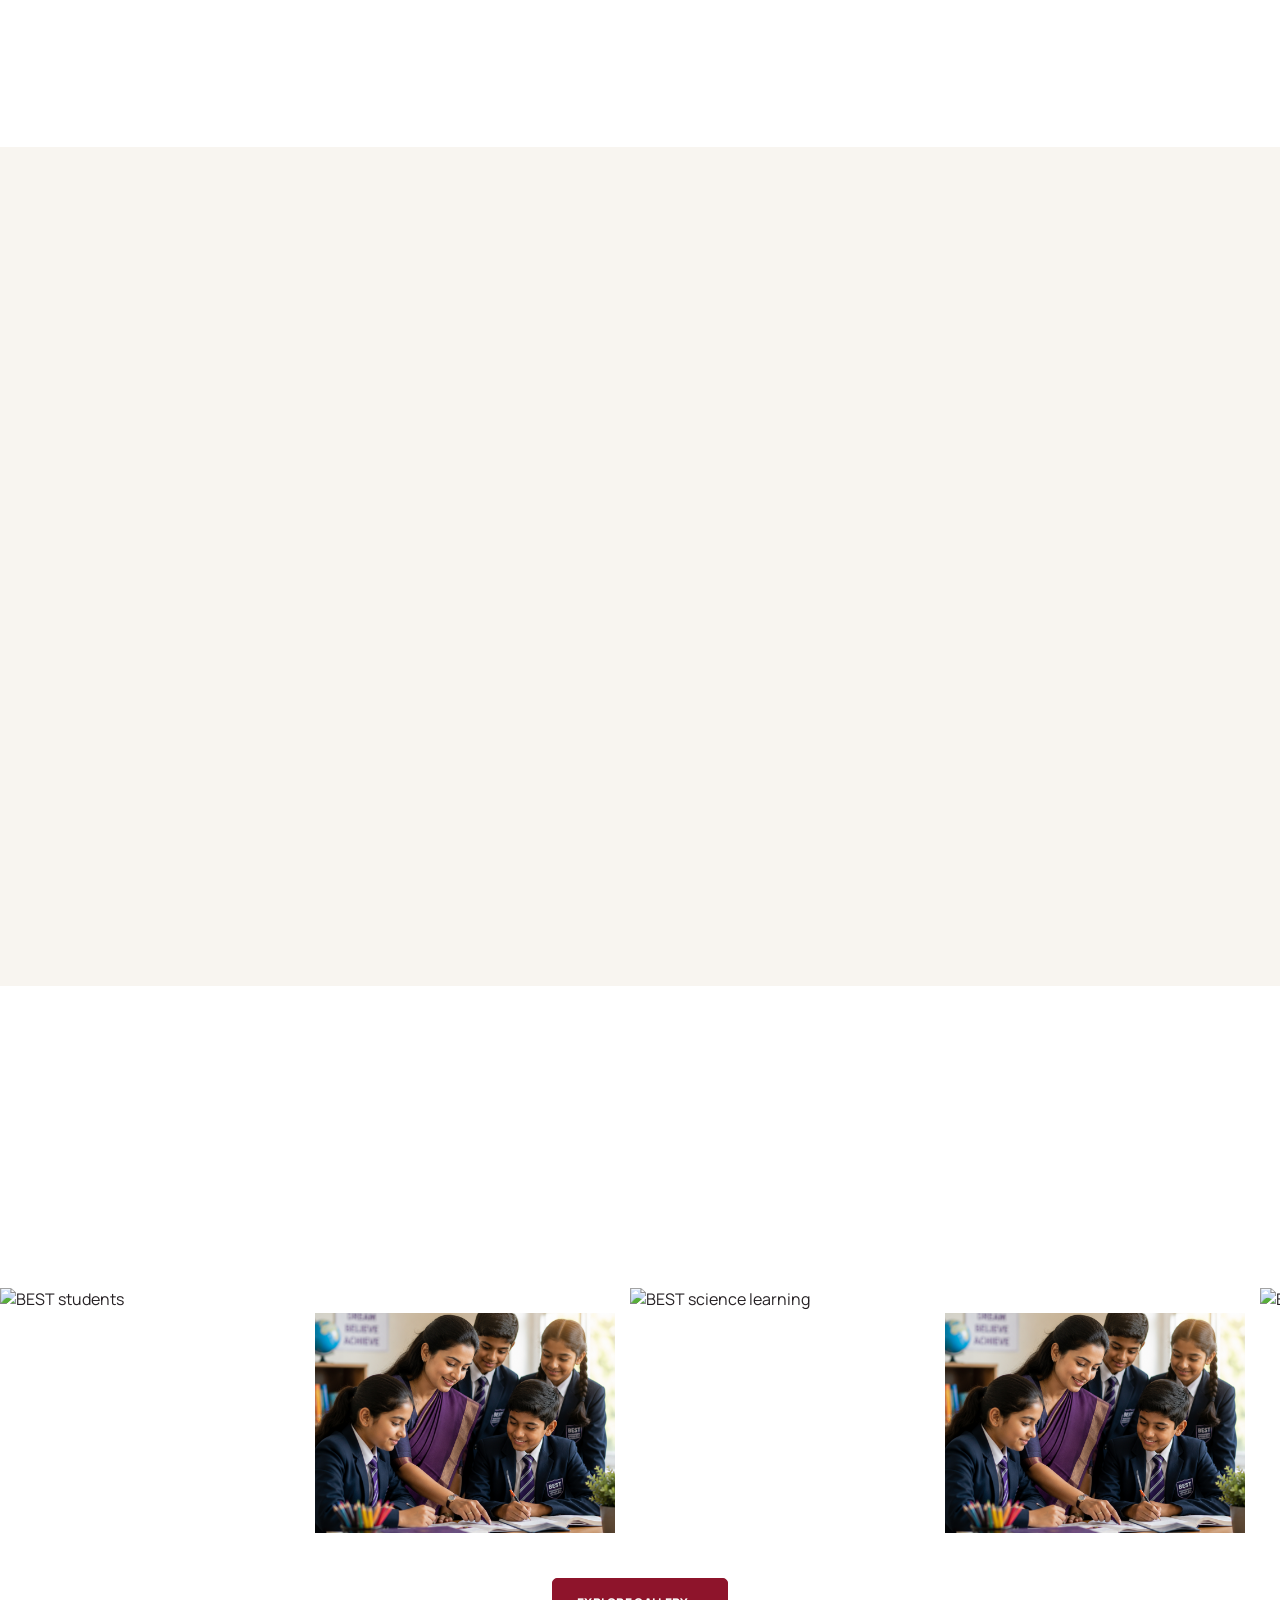
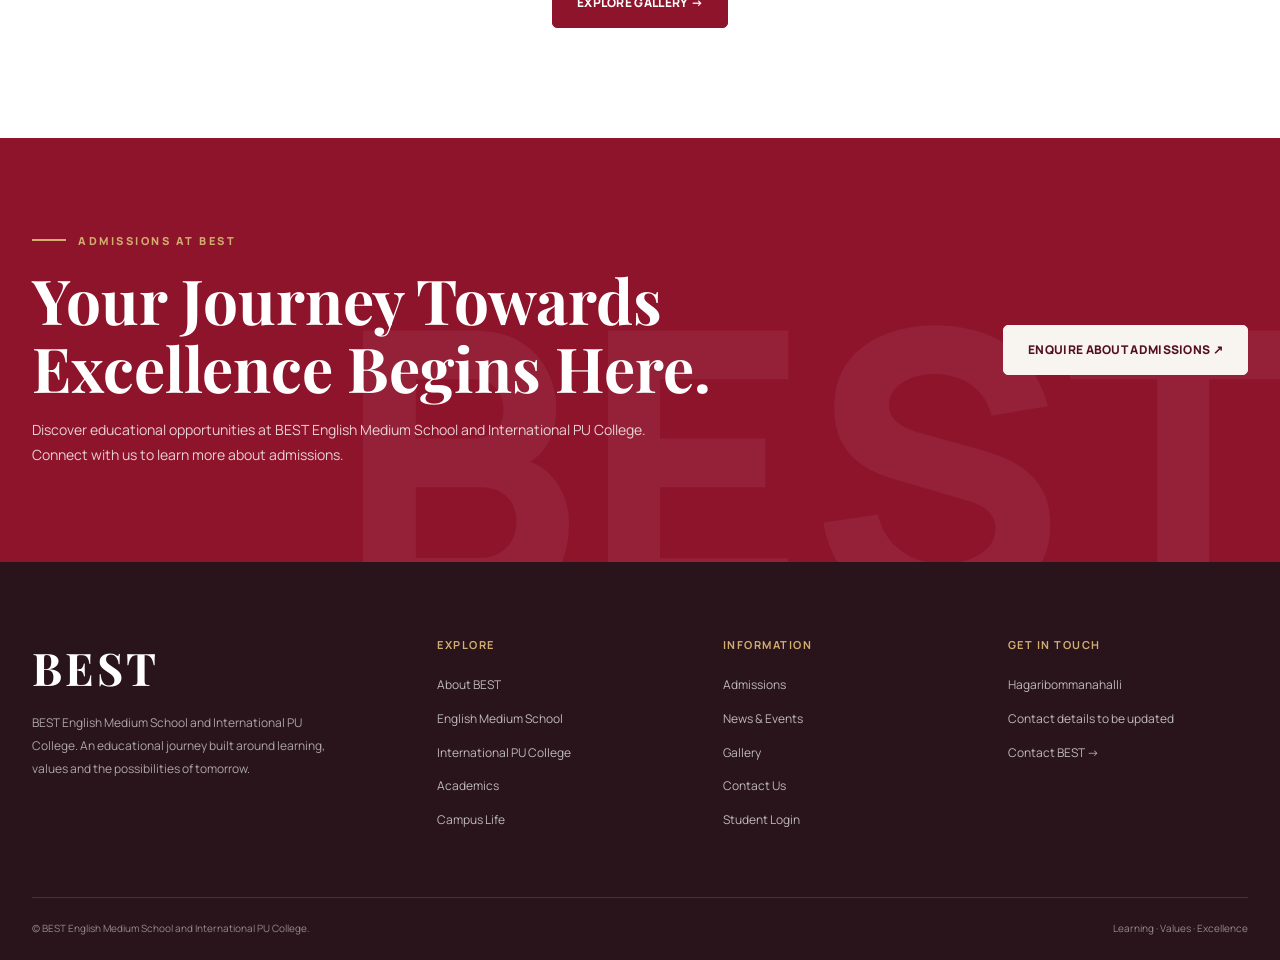
==== commit 54453023: "Implement Campus & Infrastructure section in HTML Added styles and structure for the Campus & Infras" ====
--- a/index.html
+++ b/index.html
@@ -2598,6 +2598,223 @@
   }
 }
 
+/* ===== SECTION 09: CAMPUS & INFRASTRUCTURE ===== */
+
+.best-campus {
+  background: #fff;
+  padding: 110px 6%;
+}
+
+.campus-container {
+  max-width: 1250px;
+  margin: auto;
+}
+
+.campus-heading {
+  display: flex;
+  justify-content: space-between;
+  align-items: end;
+  gap: 40px;
+  margin-bottom: 45px;
+}
+
+.campus-eyebrow {
+  color: #9B7042;
+  font-size: 10px;
+  font-weight: 800;
+  letter-spacing: 3px;
+}
+
+.campus-heading h2 {
+  font-family: 'Playfair Display', serif;
+  font-size: clamp(34px, 4vw, 49px);
+  font-weight: 500;
+  line-height: 1.2;
+  color: #262124;
+  margin: 18px 0 0;
+}
+
+.campus-heading h2 em {
+  color: #8E142B;
+}
+
+.campus-heading > p {
+  max-width: 370px;
+  color: #777078;
+  font-size: 13px;
+  line-height: 1.9;
+}
+
+.campus-grid {
+  display: grid;
+  grid-template-columns: 1.4fr 1fr 1fr;
+  grid-template-rows: 260px 260px;
+  gap: 16px;
+}
+
+.campus-item {
+  position: relative;
+  overflow: hidden;
+  background: #54101F;
+  min-width: 0;
+}
+
+.campus-main {
+  grid-row: span 2;
+}
+
+.campus-item img {
+  width: 100%;
+  height: 100%;
+  object-fit: cover;
+  transition: transform .8s ease;
+}
+
+.campus-item:hover img {
+  transform: scale(1.07);
+}
+
+.campus-image-overlay {
+  position: absolute;
+  inset: 0;
+  background: linear-gradient(
+    0deg,
+    rgba(36, 5, 15, .88),
+    rgba(36, 5, 15, 0) 75%
+  );
+}
+
+.campus-image-content {
+  position: absolute;
+  left: 24px;
+  right: 20px;
+  bottom: 24px;
+  color: white;
+}
+
+.campus-image-content > span {
+  color: #D2AD70;
+  font-size: 9px;
+  font-weight: 800;
+  letter-spacing: 2px;
+}
+
+.campus-image-content h3 {
+  font-family: 'Playfair Display', serif;
+  font-size: 24px;
+  font-weight: 500;
+  margin: 10px 0 0;
+}
+
+.campus-main .campus-image-content {
+  left: 35px;
+  bottom: 38px;
+}
+
+.campus-main .campus-image-content h3 {
+  font-size: 39px;
+}
+
+.campus-bottom {
+  display: flex;
+  justify-content: space-between;
+  align-items: center;
+  border-top: 1px solid #E9E1DC;
+  margin-top: 30px;
+  padding-top: 25px;
+  gap: 20px;
+}
+
+.campus-bottom > span {
+  color: #9B7042;
+  font-size: 9px;
+  font-weight: 800;
+  letter-spacing: 2px;
+}
+
+.campus-bottom a {
+  color: #8E142B;
+  font-size: 12px;
+  font-weight: 700;
+  text-decoration: none;
+  display: inline-flex;
+  gap: 25px;
+  transition: .3s;
+}
+
+.campus-bottom a:hover {
+  color: #54101F;
+  gap: 35px;
+}
+
+@media(max-width: 850px) {
+  .campus-heading {
+    flex-direction: column;
+    align-items: start;
+    gap: 15px;
+  }
+
+  .campus-grid {
+    grid-template-columns: 1fr 1fr;
+    grid-template-rows: 350px 230px 230px;
+  }
+
+  .campus-main {
+    grid-column: span 2;
+    grid-row: auto;
+  }
+}
+
+@media(max-width: 550px) {
+  .best-campus {
+    padding: 75px 6%;
+  }
+
+  .campus-grid {
+    grid-template-columns: 1fr 1fr;
+    grid-template-rows: 270px 190px 190px;
+    gap: 10px;
+  }
+
+  .campus-main {
+    grid-column: span 2;
+  }
+
+  .campus-image-content {
+    left: 12px;
+    bottom: 14px;
+  }
+
+  .campus-image-content h3 {
+    font-size: 17px;
+  }
+
+  .campus-main .campus-image-content {
+    left: 20px;
+    bottom: 22px;
+  }
+
+  .campus-main .campus-image-content h3 {
+    font-size: 29px;
+  }
+
+  .campus-image-content > span {
+    font-size: 7px;
+    letter-spacing: 1px;
+  }
+
+  .campus-bottom {
+    align-items: start;
+    flex-direction: column;
+  }
+}
+
+@media(prefers-reduced-motion: reduce) {
+  .campus-item img {
+    transition: none;
+  }
+}
+
 </style>
 </head>
 
@@ -3207,6 +3424,78 @@
   </div>
 </section>
 
+<!-- SECTION 09: CAMPUS & INFRASTRUCTURE -->
+
+<section class="best-campus" id="campus">
+
+  <div class="campus-container">
+
+    <div class="campus-heading">
+      <div>
+        <span class="campus-eyebrow">OUR LEARNING ENVIRONMENT</span>
+        <h2>A Campus Designed for <em>Possibilities.</em></h2>
+      </div>
+
+      <p>
+        Explore the spaces and facilities that support
+        learning, discovery and student development.
+      </p>
+    </div>
+
+    <div class="campus-grid">
+
+      <!-- MAIN IMAGE -->
+      <article class="campus-item campus-main">
+        <img src="1.png" alt="BEST campus building">
+        <div class="campus-image-overlay"></div>
+        <div class="campus-image-content">
+          <span>01 / OUR CAMPUS</span>
+          <h3>A Place to Learn<br>and Grow.</h3>
+        </div>
+      </article>
+
+      <!-- CLASSROOM -->
+      <article class="campus-item">
+        <img src="2.png" alt="BEST learning environment">
+        <div class="campus-image-overlay"></div>
+        <div class="campus-image-content">
+          <span>02 / LEARNING</span>
+          <h3>Classrooms</h3>
+        </div>
+      </article>
+
+      <!-- LABORATORY -->
+      <article class="campus-item">
+        <img src="1.png" alt="BEST campus facilities">
+        <div class="campus-image-overlay"></div>
+        <div class="campus-image-content">
+          <span>03 / DISCOVERY</span>
+          <h3>Learning Facilities</h3>
+        </div>
+      </article>
+
+      <!-- LIBRARY -->
+      <article class="campus-item">
+        <img src="2.png" alt="BEST educational spaces">
+        <div class="campus-image-overlay"></div>
+        <div class="campus-image-content">
+          <span>04 / KNOWLEDGE</span>
+          <h3>Learning Spaces</h3>
+        </div>
+      </article>
+
+    </div>
+
+    <div class="campus-bottom">
+      <span>DISCOVER THE BEST ENVIRONMENT</span>
+      <a href="campus/">Explore Our Campus <span>↗</span></a>
+    </div>
+
+  </div>
+
+</section>
+
+  
 <!-- FACILITIES -->
 <section class="section facilities" id="facilities">
   <div class="container">
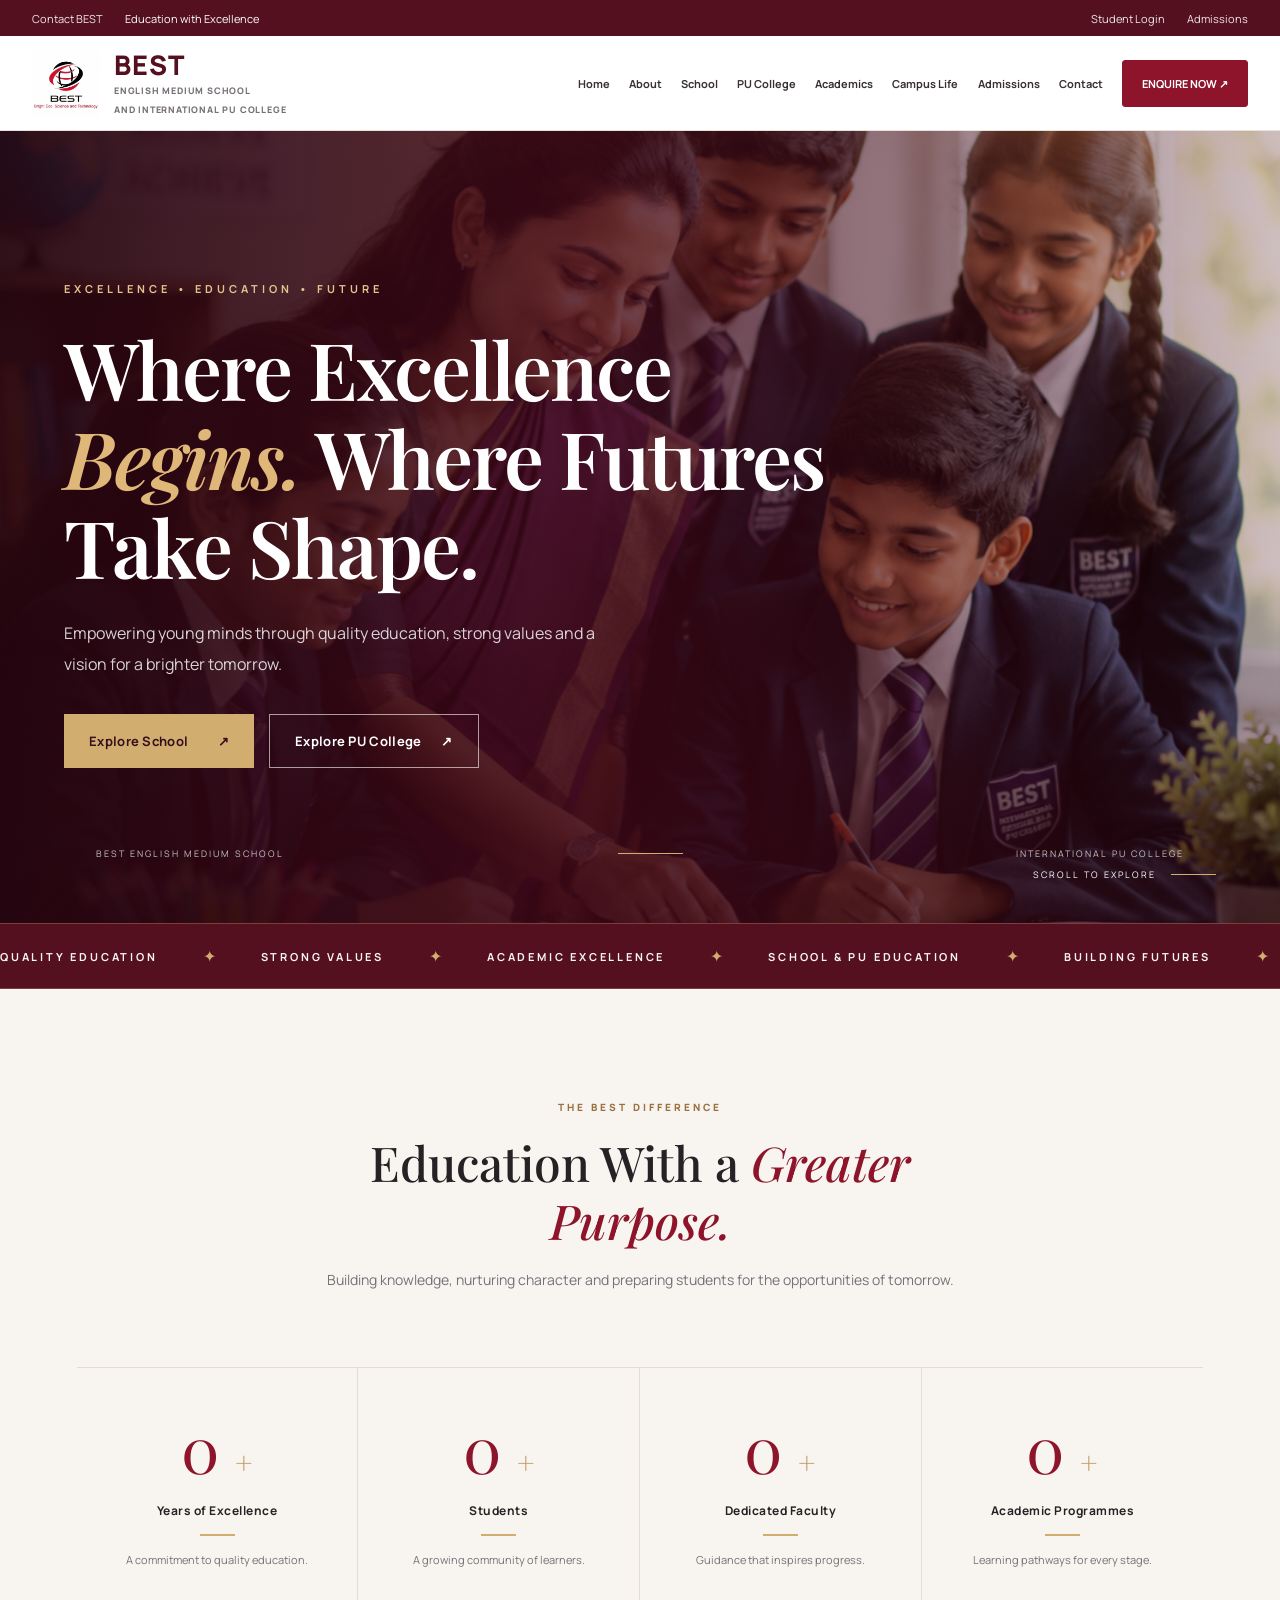
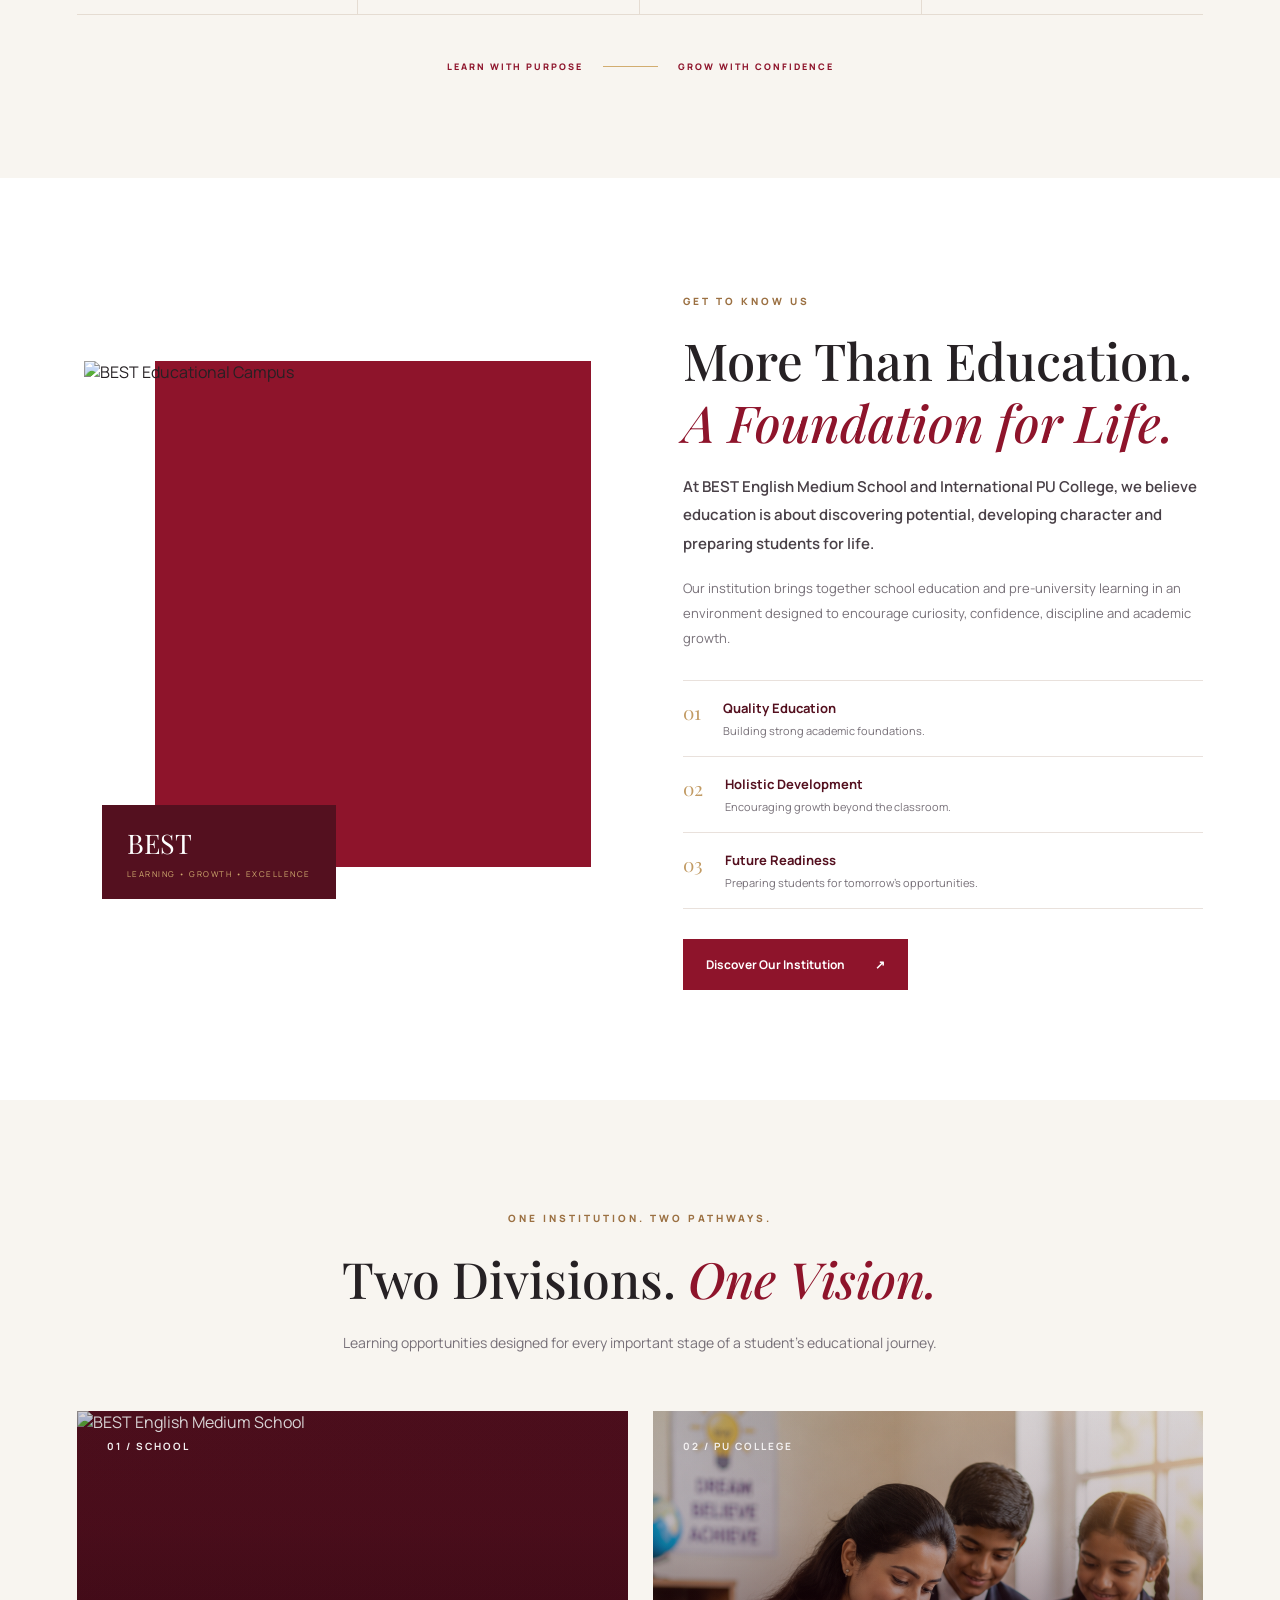
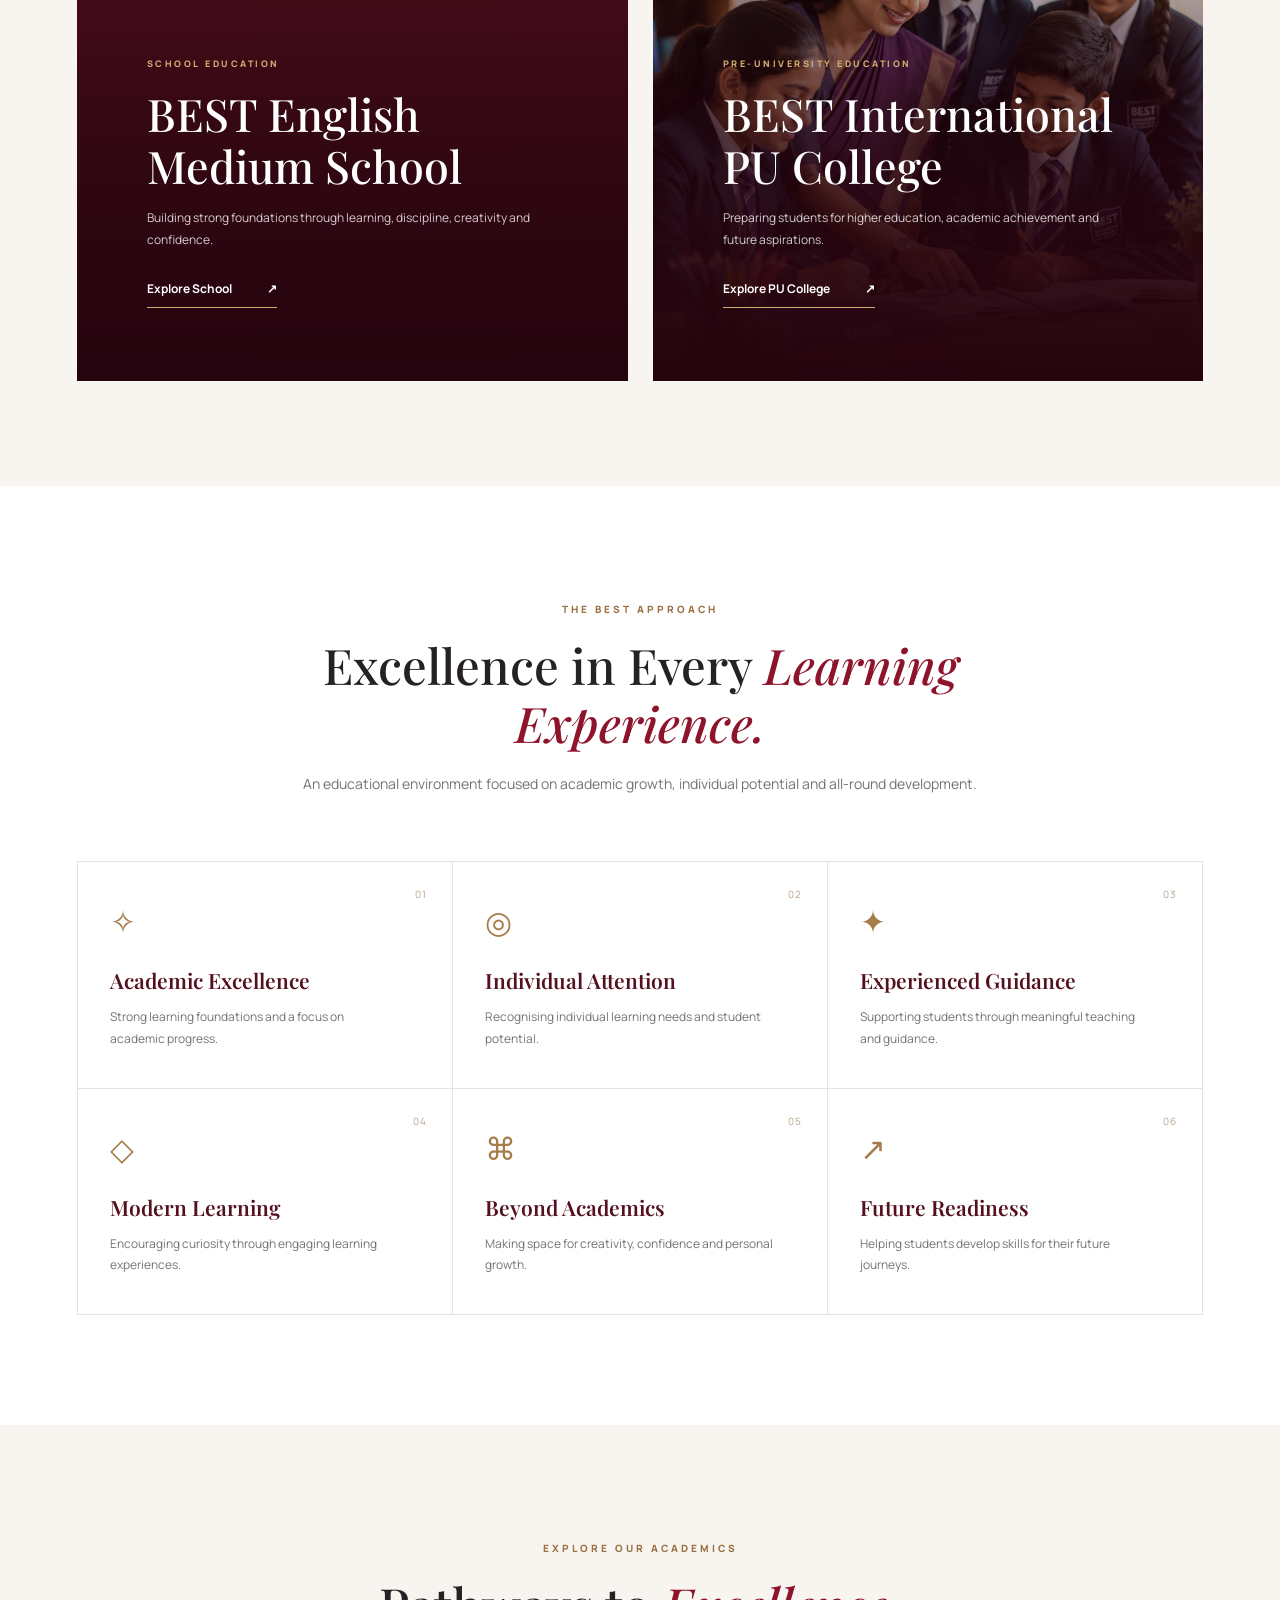
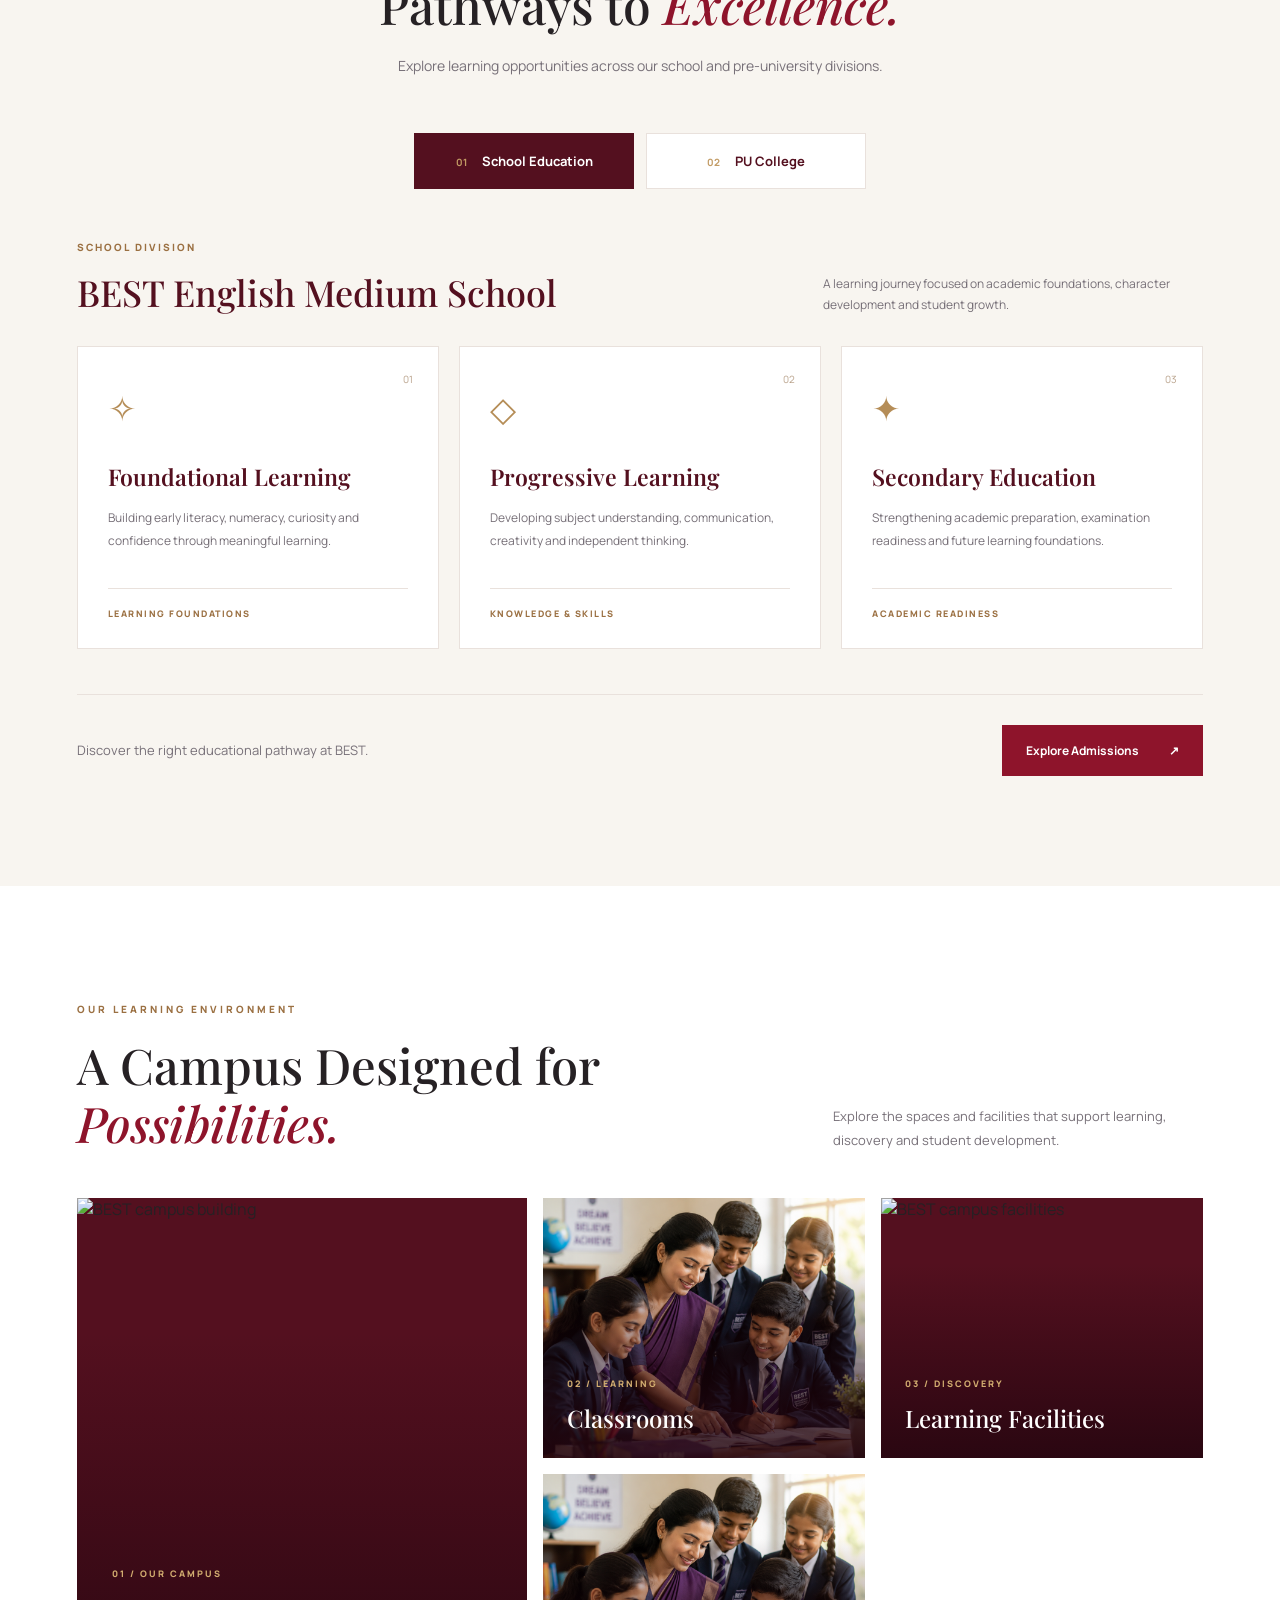
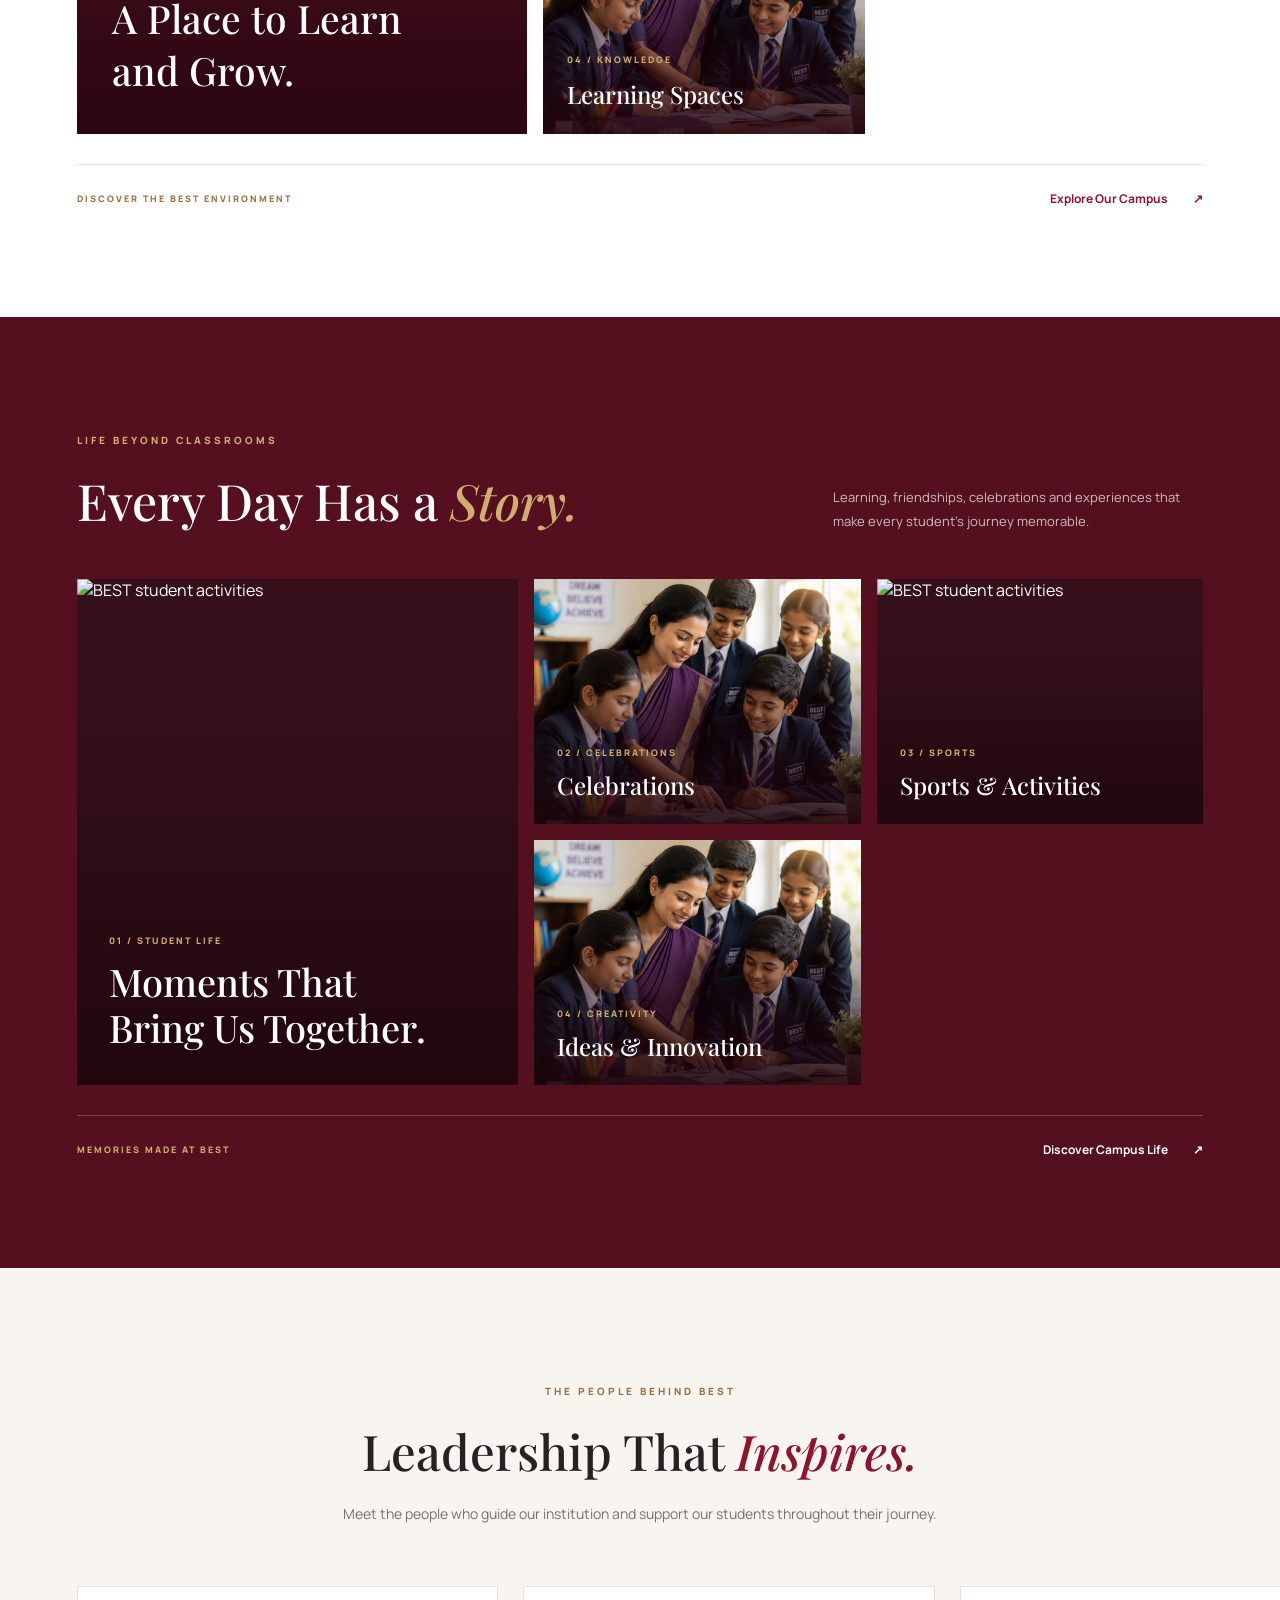
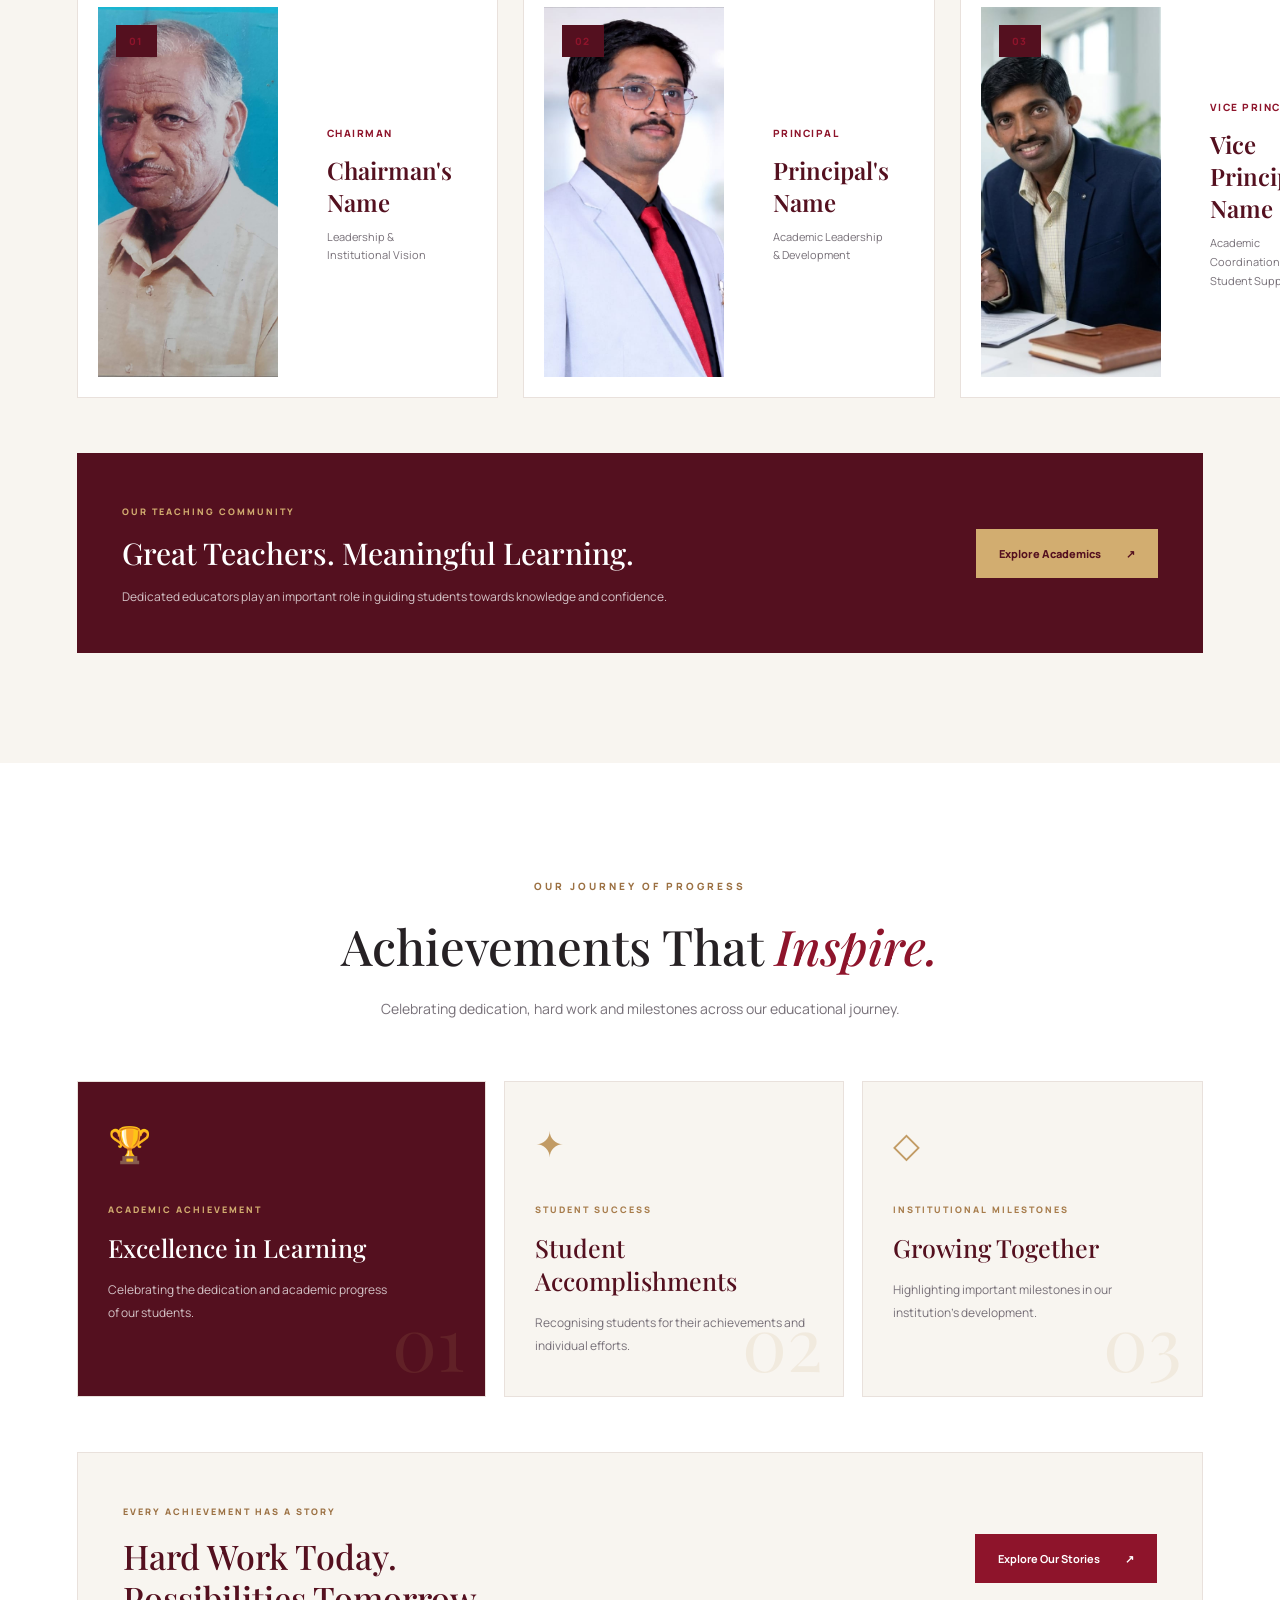
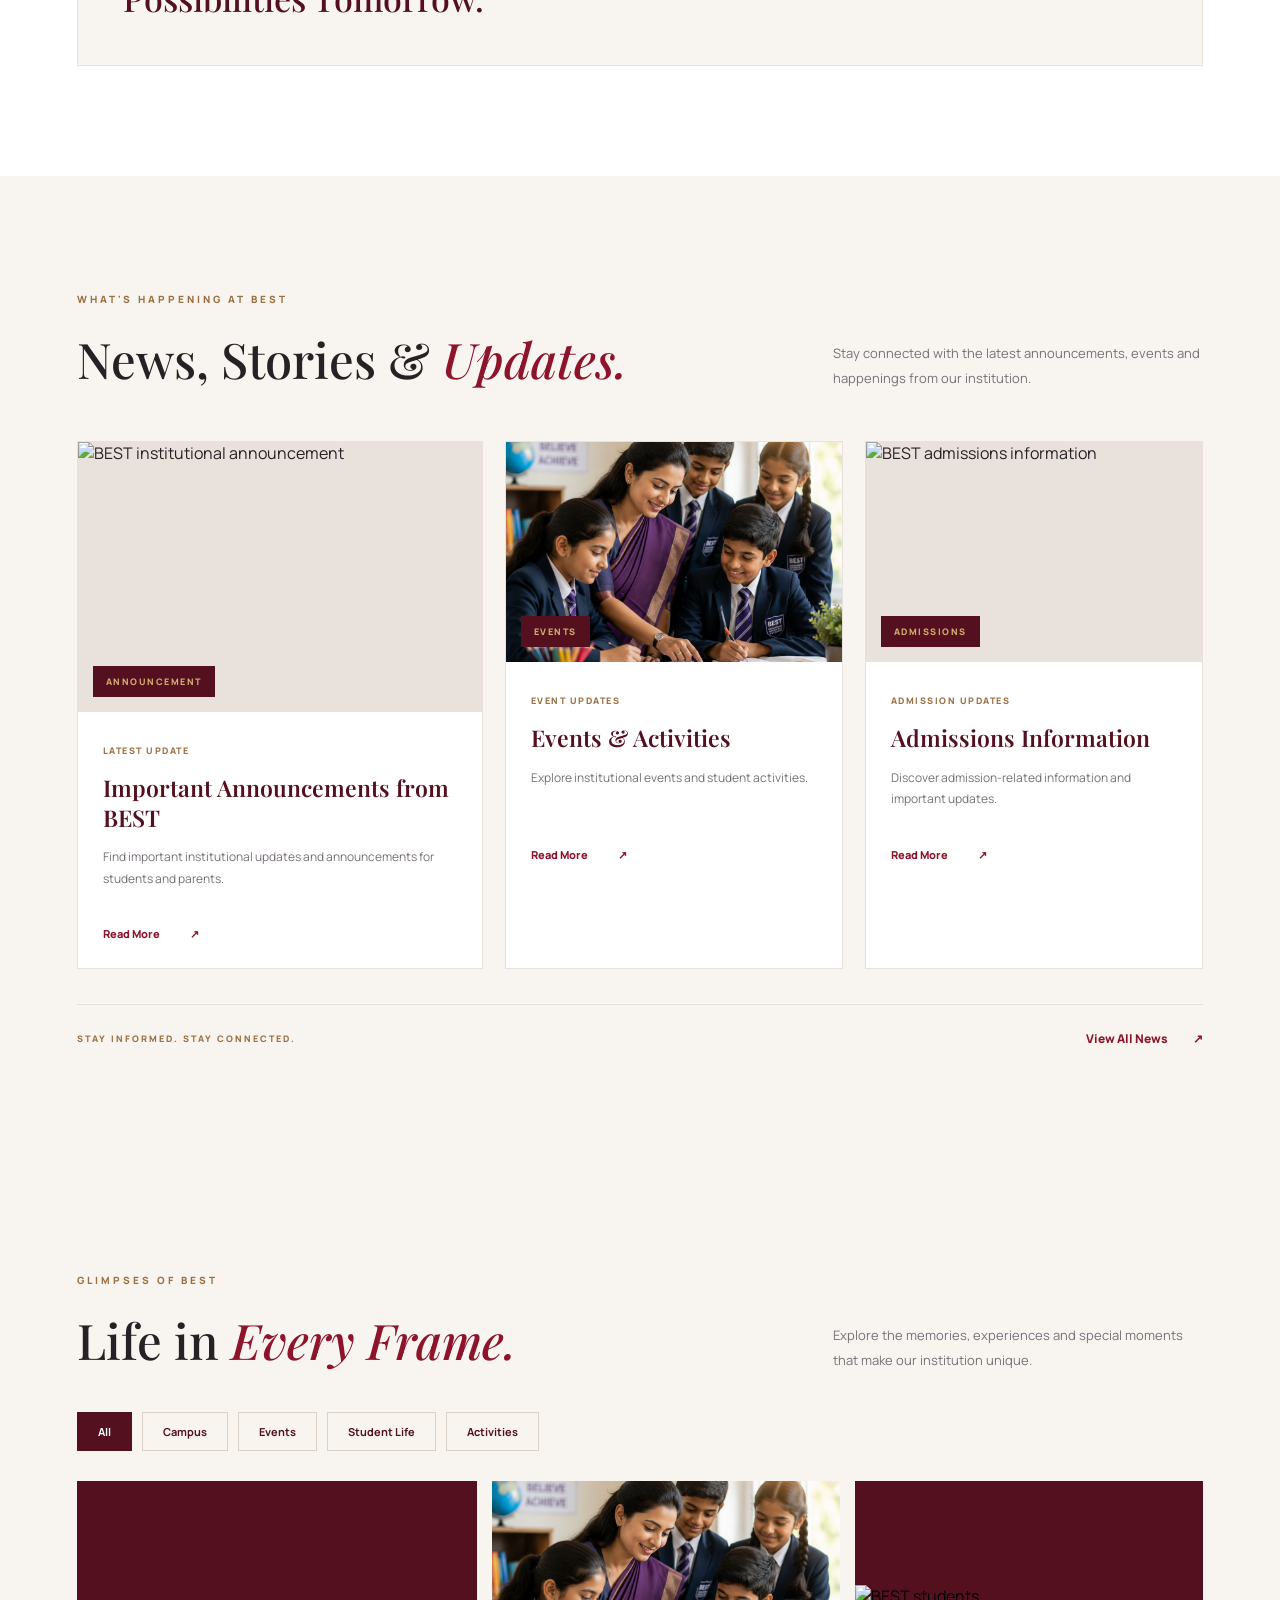
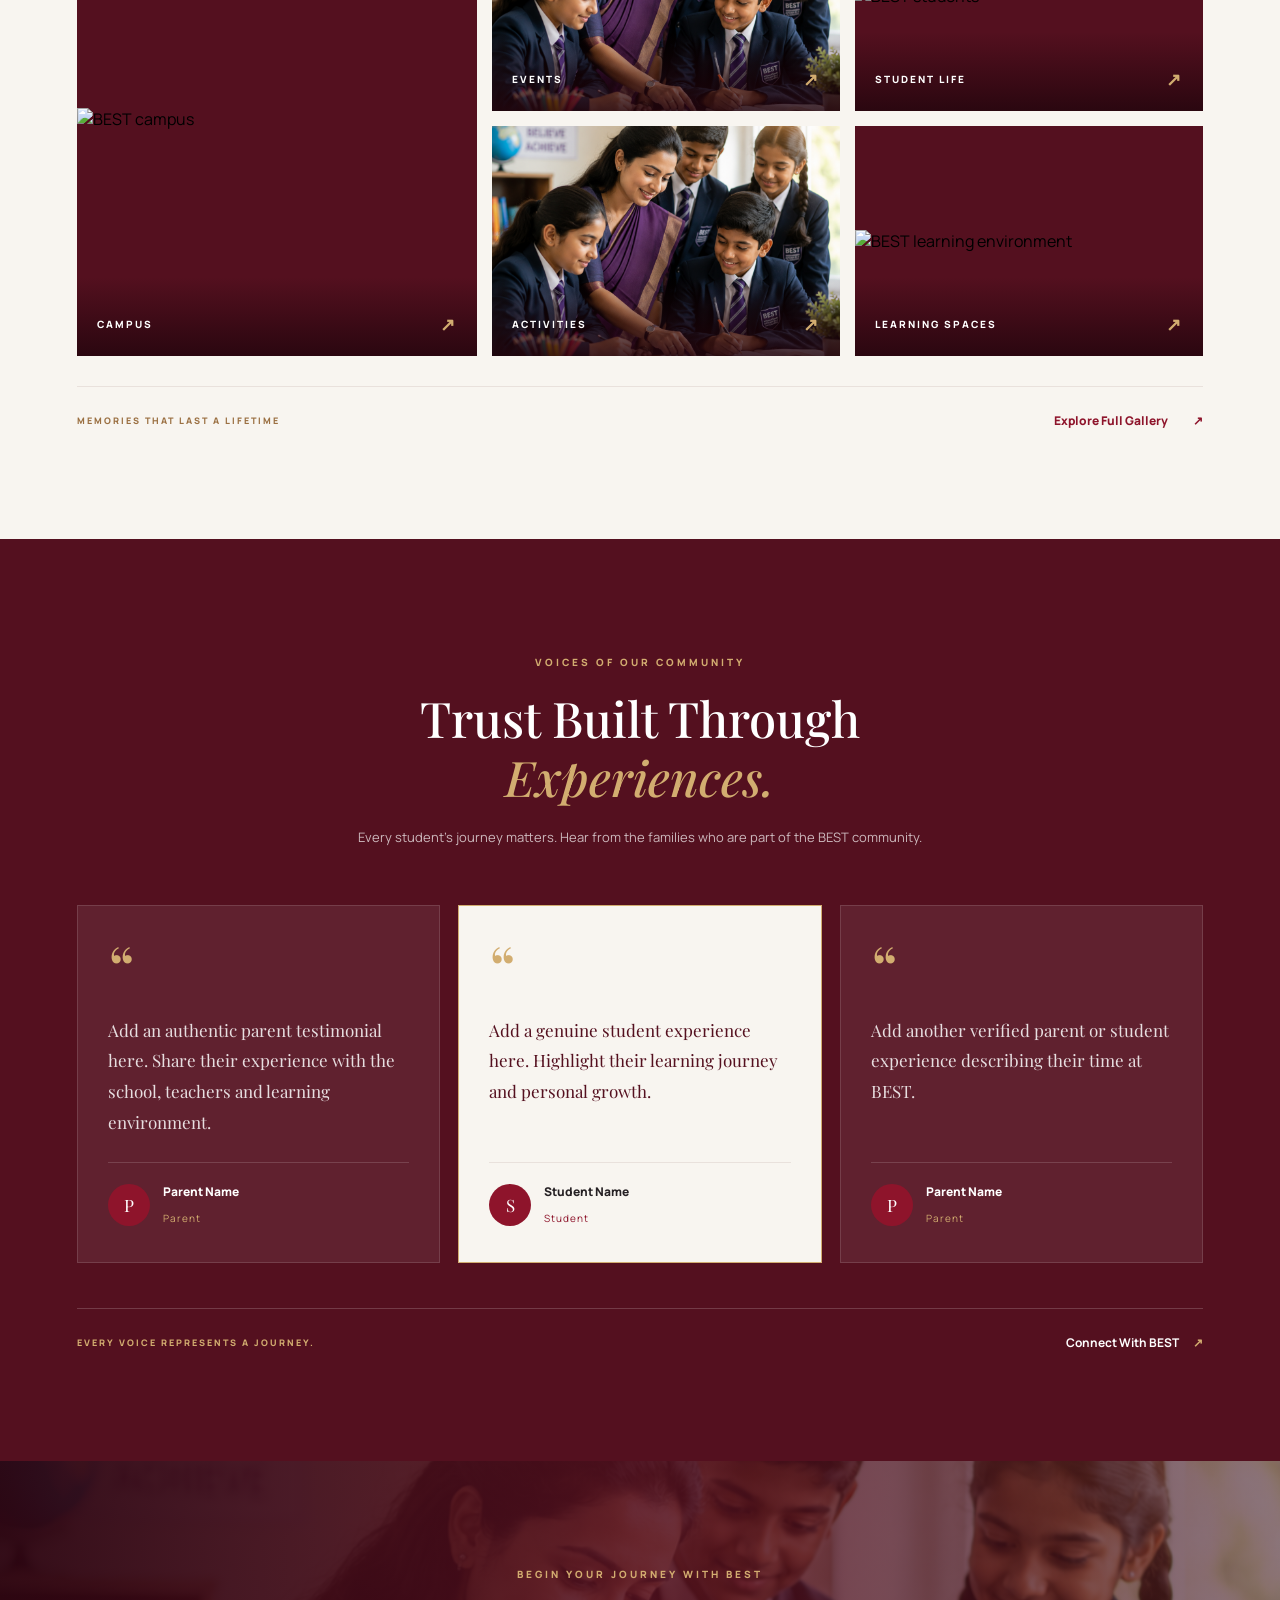
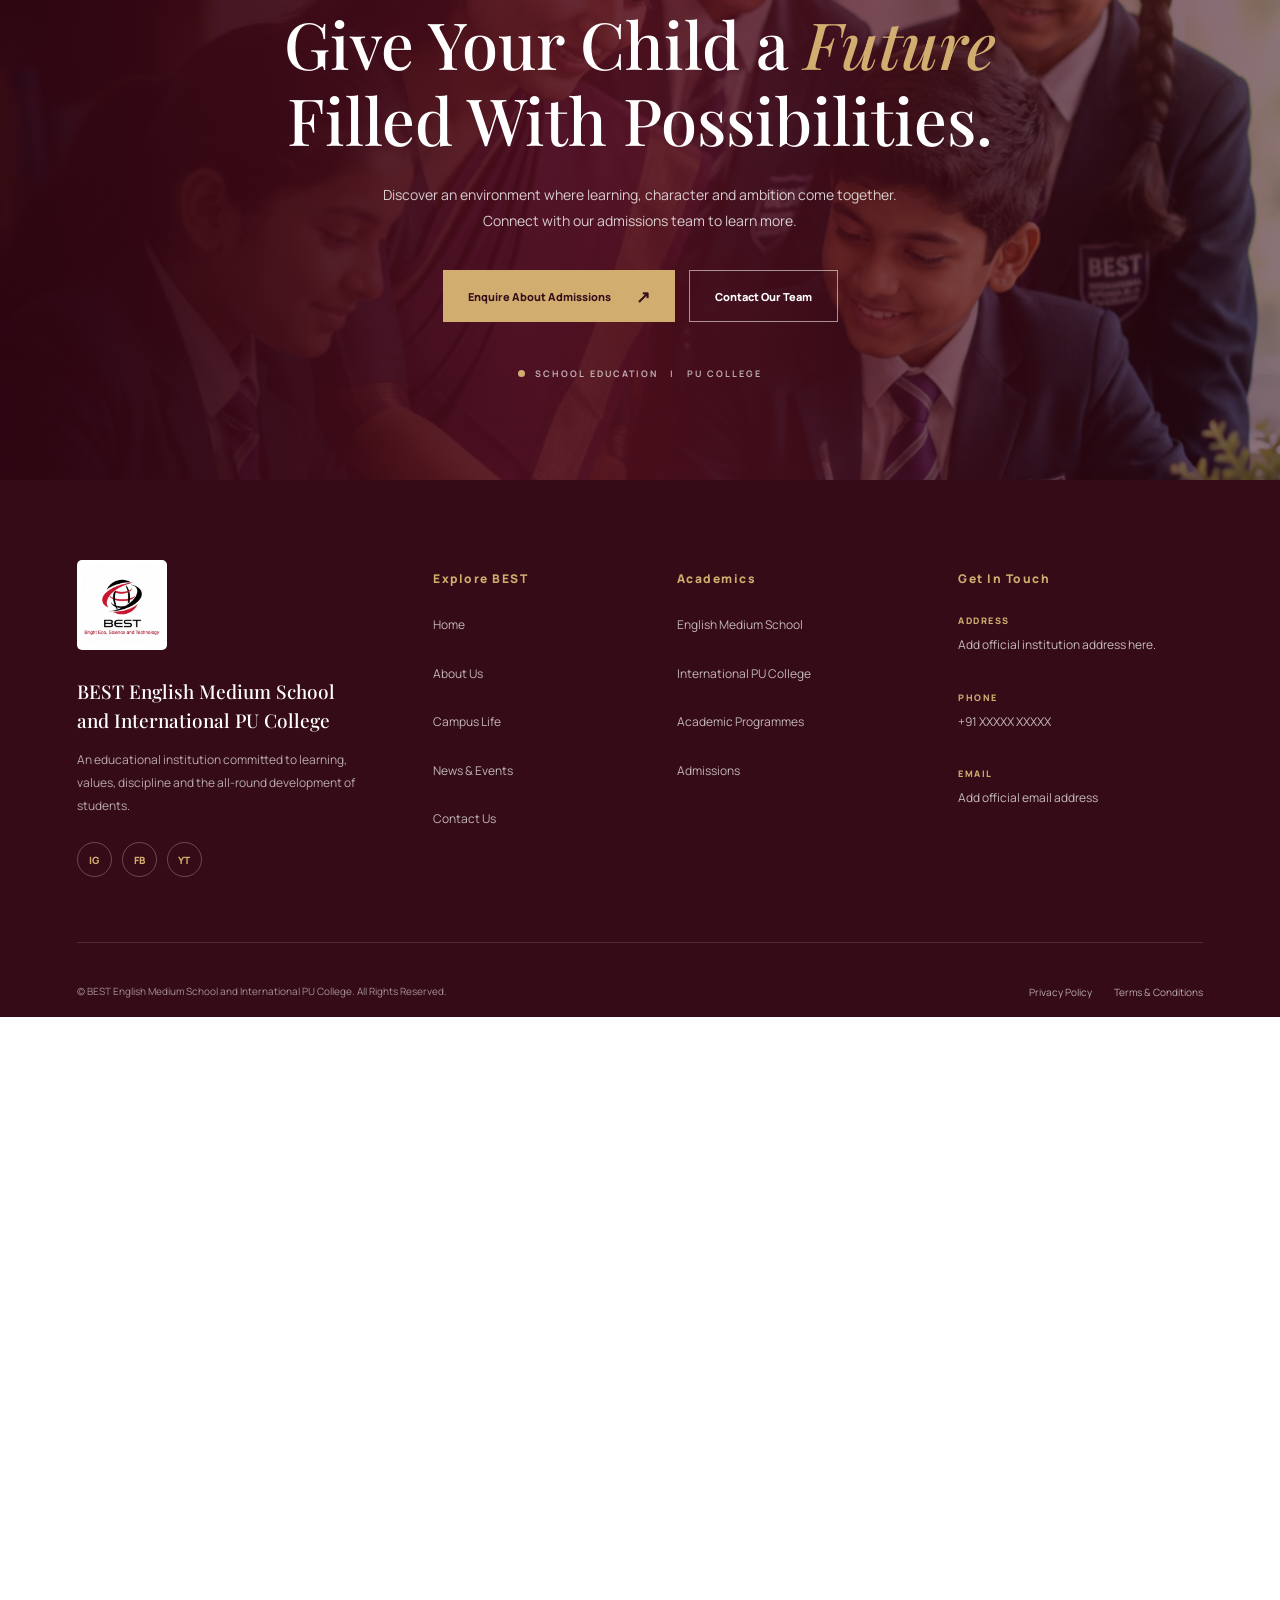
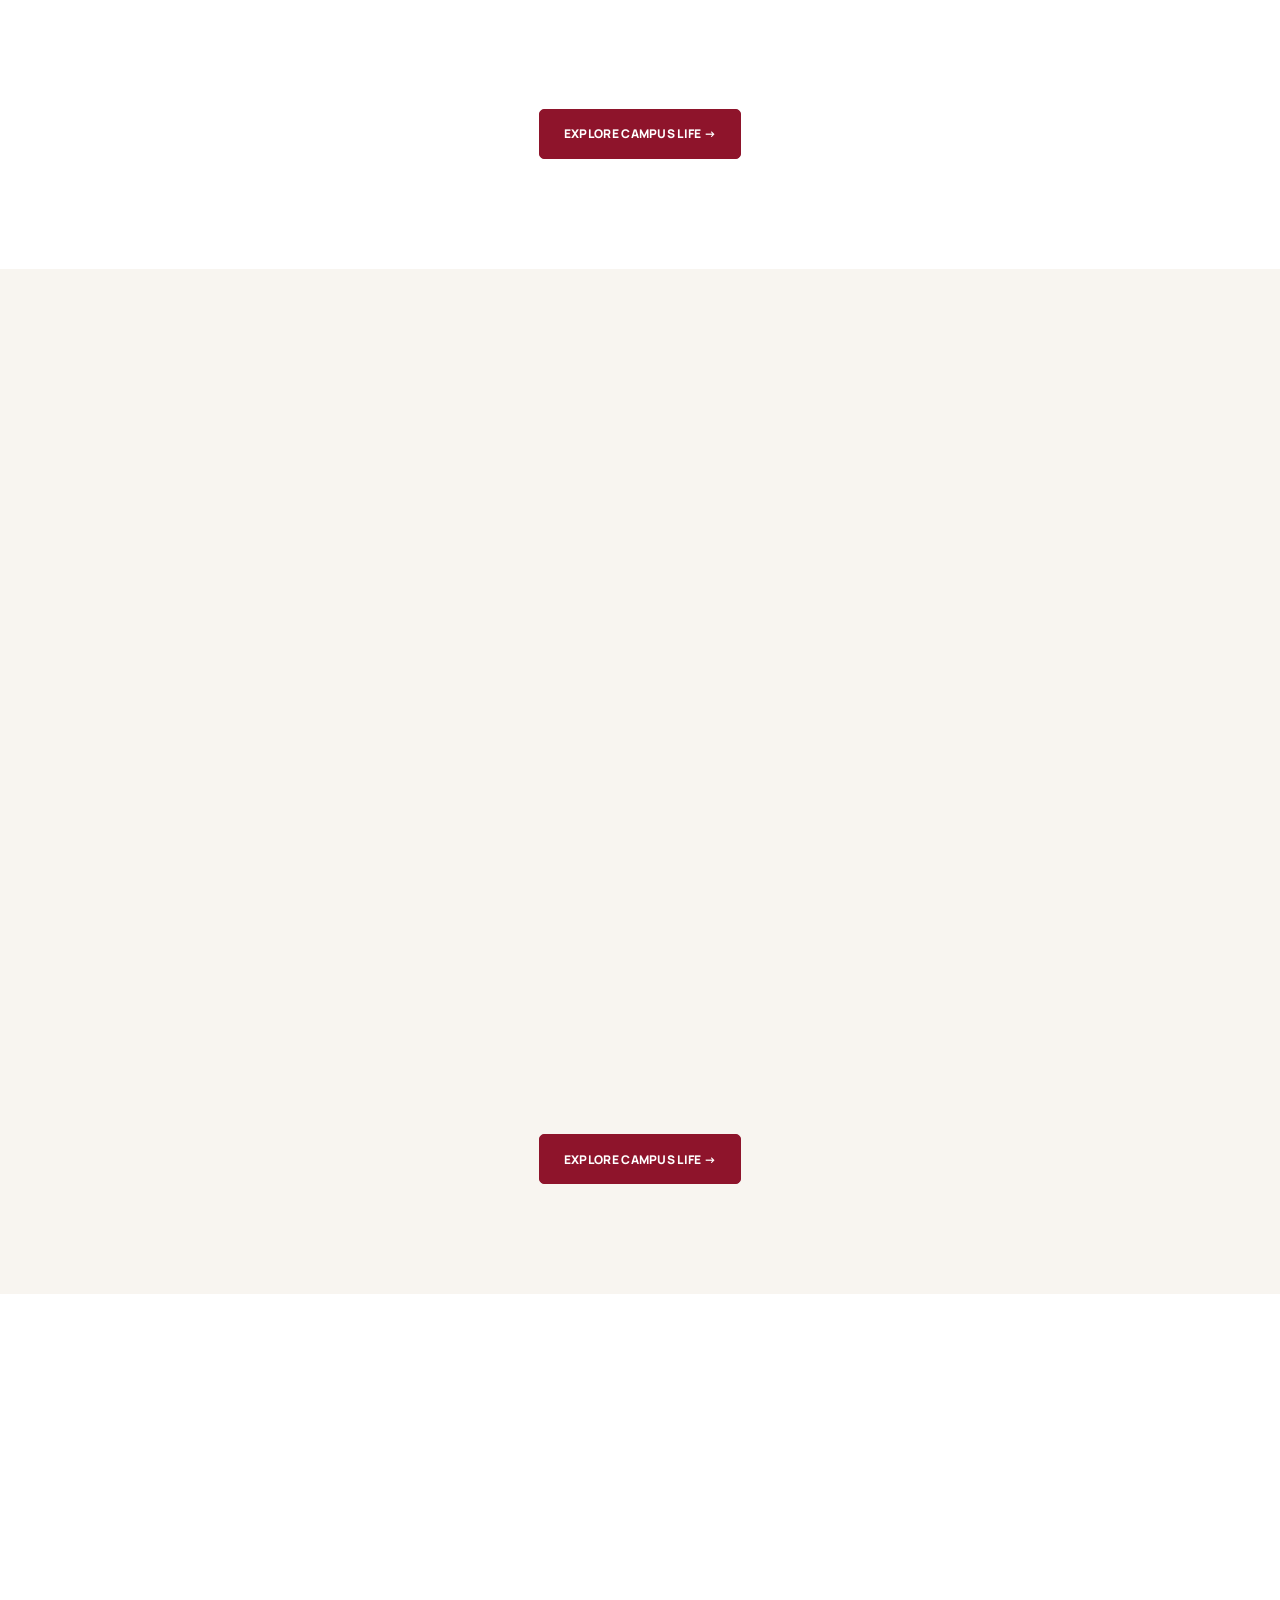
==== commit 0bd9e96c: "Update index.html" ====
--- a/index.html
+++ b/index.html
@@ -2815,6 +2815,1712 @@
   }
 }
 
+/* ===== SECTION 10: CAMPUS LIFE ===== */
+
+.best-life {
+  background: #54101F;
+  padding: 110px 6%;
+  color: white;
+}
+
+.life-container {
+  max-width: 1250px;
+  margin: auto;
+}
+
+.life-heading {
+  display: flex;
+  align-items: end;
+  justify-content: space-between;
+  gap: 40px;
+  margin-bottom: 45px;
+}
+
+.life-eyebrow {
+  color: #D2AD70;
+  font-size: 10px;
+  font-weight: 800;
+  letter-spacing: 3px;
+}
+
+.life-heading h2 {
+  font-family: 'Playfair Display', serif;
+  font-size: clamp(36px, 4vw, 50px);
+  font-weight: 500;
+  margin: 18px 0 0;
+}
+
+.life-heading h2 em {
+  color: #D2AD70;
+}
+
+.life-heading > p {
+  max-width: 370px;
+  color: rgba(255,255,255,.72);
+  font-size: 13px;
+  line-height: 1.9;
+}
+
+.life-grid {
+  display: grid;
+  grid-template-columns: 1.35fr 1fr 1fr;
+  grid-template-rows: 245px 245px;
+  gap: 16px;
+}
+
+.life-card {
+  position: relative;
+  overflow: hidden;
+  background: #35101B;
+}
+
+.life-large {
+  grid-row: span 2;
+}
+
+.life-card img {
+  width: 100%;
+  height: 100%;
+  object-fit: cover;
+  transition: transform .8s ease;
+}
+
+.life-card:hover img {
+  transform: scale(1.07);
+}
+
+.life-overlay {
+  position: absolute;
+  inset: 0;
+  background: linear-gradient(
+    0deg,
+    rgba(30,5,12,.9),
+    transparent 75%
+  );
+}
+
+.life-content {
+  position: absolute;
+  left: 23px;
+  right: 20px;
+  bottom: 24px;
+}
+
+.life-content span {
+  color: #D2AD70;
+  font-size: 9px;
+  font-weight: 800;
+  letter-spacing: 2px;
+}
+
+.life-content h3 {
+  font-family: 'Playfair Display', serif;
+  font-size: 24px;
+  font-weight: 500;
+  line-height: 1.2;
+  margin: 10px 0 0;
+}
+
+.life-large .life-content {
+  left: 32px;
+  bottom: 35px;
+}
+
+.life-large .life-content h3 {
+  font-size: 38px;
+}
+
+.life-footer {
+  display: flex;
+  align-items: center;
+  justify-content: space-between;
+  gap: 20px;
+  border-top: 1px solid rgba(255,255,255,.2);
+  margin-top: 30px;
+  padding-top: 25px;
+}
+
+.life-footer > span {
+  color: #D2AD70;
+  font-size: 9px;
+  font-weight: 800;
+  letter-spacing: 2px;
+}
+
+.life-footer a {
+  color: white;
+  font-size: 12px;
+  font-weight: 700;
+  text-decoration: none;
+  display: inline-flex;
+  gap: 25px;
+  transition: .3s;
+}
+
+.life-footer a:hover {
+  color: #D2AD70;
+  gap: 35px;
+}
+
+@media(max-width: 850px) {
+  .life-heading {
+    flex-direction: column;
+    align-items: start;
+    gap: 15px;
+  }
+
+  .life-grid {
+    grid-template-columns: 1fr 1fr;
+    grid-template-rows: 320px 220px 220px;
+  }
+
+  .life-large {
+    grid-column: span 2;
+    grid-row: auto;
+  }
+}
+
+@media(max-width: 550px) {
+  .best-life {
+    padding: 75px 6%;
+  }
+
+  .life-grid {
+    grid-template-columns: 1fr 1fr;
+    grid-template-rows: 260px 180px 180px;
+    gap: 10px;
+  }
+
+  .life-large {
+    grid-column: span 2;
+  }
+
+  .life-content {
+    left: 12px;
+    bottom: 14px;
+  }
+
+  .life-content h3 {
+    font-size: 17px;
+  }
+
+  .life-content span {
+    font-size: 7px;
+    letter-spacing: 1px;
+  }
+
+  .life-large .life-content {
+    left: 20px;
+    bottom: 22px;
+  }
+
+  .life-large .life-content h3 {
+    font-size: 29px;
+  }
+
+  .life-footer {
+    align-items: start;
+    flex-direction: column;
+  }
+}
+
+@media(prefers-reduced-motion: reduce) {
+  .life-card img {
+    transition: none;
+  }
+}
+
+/* ===== SECTION 11: LEADERSHIP & FACULTY ===== */
+
+.best-leadership {
+  background: #F8F5F0;
+  padding: 110px 6%;
+}
+
+.leadership-container {
+  max-width: 1250px;
+  margin: auto;
+}
+
+.leadership-heading {
+  text-align: center;
+  max-width: 700px;
+  margin: 0 auto 60px;
+}
+
+.leadership-heading > span {
+  color: #9B7042;
+  font-size: 10px;
+  font-weight: 800;
+  letter-spacing: 3px;
+}
+
+.leadership-heading h2 {
+  font-family: 'Playfair Display', serif;
+  font-size: clamp(35px, 4vw, 49px);
+  font-weight: 500;
+  color: #262124;
+  margin: 18px 0;
+}
+
+.leadership-heading h2 em {
+  color: #8E142B;
+}
+
+.leadership-heading p {
+  color: #777078;
+  font-size: 14px;
+  line-height: 1.8;
+}
+
+/* LEADER CARDS */
+
+.leaders-grid {
+  display: grid;
+  grid-template-columns: repeat(3, 1fr);
+  gap: 25px;
+}
+
+.leader-card {
+  background: white;
+  border: 1px solid #E9E1DC;
+  transition: .35s ease;
+}
+
+.leader-card:hover {
+  transform: translateY(-6px);
+  box-shadow: 0 18px 40px rgba(84,16,31,.08);
+}
+
+.leader-image {
+  position: relative;
+  height: 370px;
+  overflow: hidden;
+  background: #E9E1DC;
+}
+
+.leader-image img {
+  width: 100%;
+  height: 100%;
+  object-fit: cover;
+  object-position: center top;
+  transition: transform .7s ease;
+}
+
+.leader-card:hover .leader-image img {
+  transform: scale(1.04);
+}
+
+.leader-index {
+  position: absolute;
+  top: 18px;
+  left: 18px;
+  background: #54101F;
+  color: #D2AD70;
+  padding: 9px 13px;
+  font-size: 10px;
+}
+
+.leader-info {
+  padding: 25px;
+}
+
+.leader-role {
+  color: #9B7042;
+  font-size: 9px;
+  font-weight: 800;
+  letter-spacing: 2px;
+}
+
+.leader-info h3 {
+  font-family: 'Playfair Display', serif;
+  font-size: 24px;
+  font-weight: 600;
+  color: #54101F;
+  margin: 12px 0 8px;
+}
+
+.leader-info p {
+  color: #777078;
+  font-size: 11px;
+  line-height: 1.7;
+}
+
+/* FACULTY BANNER */
+
+.faculty-banner {
+  margin-top: 55px;
+  background: #54101F;
+  color: white;
+  padding: 45px;
+  display: flex;
+  justify-content: space-between;
+  align-items: center;
+  gap: 30px;
+}
+
+.faculty-banner > div > span {
+  color: #D2AD70;
+  font-size: 9px;
+  font-weight: 800;
+  letter-spacing: 2px;
+}
+
+.faculty-banner h3 {
+  font-family: 'Playfair Display', serif;
+  font-size: 30px;
+  font-weight: 500;
+  margin: 13px 0;
+}
+
+.faculty-banner p {
+  color: rgba(255,255,255,.75);
+  font-size: 12px;
+  line-height: 1.8;
+  max-width: 550px;
+}
+
+.faculty-banner a {
+  flex-shrink: 0;
+  display: inline-flex;
+  align-items: center;
+  gap: 25px;
+  color: #54101F;
+  background: #D2AD70;
+  padding: 17px 23px;
+  font-size: 11px;
+  font-weight: 800;
+  text-decoration: none;
+  transition: .3s;
+}
+
+.faculty-banner a:hover {
+  background: white;
+}
+
+/* RESPONSIVE */
+
+@media(max-width: 850px) {
+  .leaders-grid {
+    grid-template-columns: repeat(2, 1fr);
+  }
+
+  .leader-card:last-child {
+    grid-column: span 2;
+    max-width: 50%;
+    width: 100%;
+    justify-self: center;
+  }
+
+  .faculty-banner {
+    flex-direction: column;
+    align-items: flex-start;
+  }
+}
+
+@media(max-width: 550px) {
+  .best-leadership {
+    padding: 75px 6%;
+  }
+
+  .leaders-grid {
+    grid-template-columns: 1fr;
+  }
+
+  .leader-card:last-child {
+    grid-column: auto;
+    max-width: 100%;
+  }
+
+  .leader-image {
+    height: 390px;
+  }
+
+  .faculty-banner {
+    padding: 30px 24px;
+  }
+
+  .faculty-banner h3 {
+    font-size: 25px;
+  }
+}
+
+@media(prefers-reduced-motion: reduce) {
+  .leader-card,
+  .leader-image img {
+    transition: none;
+  }
+}
+
+/* ===== SECTION 12: ACHIEVEMENTS ===== */
+
+.best-achievements {
+  background: #fff;
+  padding: 110px 6%;
+}
+
+.achievements-container {
+  max-width: 1250px;
+  margin: auto;
+}
+
+.achievements-heading {
+  text-align: center;
+  max-width: 720px;
+  margin: 0 auto 60px;
+}
+
+.achievements-heading > span {
+  color: #9B7042;
+  font-size: 10px;
+  font-weight: 800;
+  letter-spacing: 3px;
+}
+
+.achievements-heading h2 {
+  font-family: 'Playfair Display', serif;
+  font-size: clamp(35px, 4vw, 49px);
+  font-weight: 500;
+  color: #262124;
+  margin: 18px 0;
+}
+
+.achievements-heading h2 em {
+  color: #8E142B;
+}
+
+.achievements-heading p {
+  color: #777078;
+  font-size: 14px;
+  line-height: 1.8;
+}
+
+.achievements-grid {
+  display: grid;
+  grid-template-columns: 1.2fr 1fr 1fr;
+  gap: 18px;
+}
+
+.achievement-card {
+  position: relative;
+  overflow: hidden;
+  background: #F8F5F0;
+  border: 1px solid #E9E1DC;
+  padding: 38px 30px;
+  min-height: 300px;
+  transition: .35s ease;
+}
+
+.achievement-card:hover {
+  transform: translateY(-5px);
+  border-color: #D2AD70;
+  box-shadow: 0 15px 35px rgba(84,16,31,.07);
+}
+
+.achievement-featured {
+  background: #54101F;
+  color: white;
+}
+
+.achievement-icon {
+  font-size: 35px;
+  color: #C29B64;
+  margin-bottom: 35px;
+}
+
+.achievement-card > span {
+  display: block;
+  color: #A77C4B;
+  font-size: 9px;
+  font-weight: 800;
+  letter-spacing: 2px;
+  margin-bottom: 15px;
+}
+
+.achievement-featured > span {
+  color: #D2AD70;
+}
+
+.achievement-card h3 {
+  font-family: 'Playfair Display', serif;
+  font-size: 25px;
+  font-weight: 500;
+  color: #54101F;
+  margin: 0 0 15px;
+}
+
+.achievement-featured h3 {
+  color: white;
+}
+
+.achievement-card p {
+  color: #777078;
+  font-size: 12px;
+  line-height: 1.9;
+  max-width: 290px;
+}
+
+.achievement-featured p {
+  color: rgba(255,255,255,.75);
+}
+
+.achievement-number {
+  position: absolute;
+  right: 20px;
+  bottom: 5px;
+  font-family: 'Playfair Display', serif;
+  font-size: 75px;
+  color: rgba(194,155,100,.12);
+}
+
+/* BANNER */
+
+.achievement-banner {
+  margin-top: 55px;
+  background: #F8F5F0;
+  border: 1px solid #E9E1DC;
+  padding: 45px;
+  display: flex;
+  align-items: center;
+  justify-content: space-between;
+  gap: 30px;
+}
+
+.achievement-banner > div > span {
+  color: #9B7042;
+  font-size: 9px;
+  font-weight: 800;
+  letter-spacing: 2px;
+}
+
+.achievement-banner h3 {
+  font-family: 'Playfair Display', serif;
+  color: #54101F;
+  font-size: 34px;
+  line-height: 1.25;
+  font-weight: 500;
+  margin: 15px 0 0;
+}
+
+.achievement-banner a {
+  flex-shrink: 0;
+  display: inline-flex;
+  align-items: center;
+  gap: 25px;
+  background: #8E142B;
+  color: white;
+  padding: 17px 23px;
+  font-size: 11px;
+  font-weight: 700;
+  text-decoration: none;
+  transition: .3s;
+}
+
+.achievement-banner a:hover {
+  background: #54101F;
+}
+
+@media(max-width: 850px) {
+  .achievements-grid {
+    grid-template-columns: repeat(2, 1fr);
+  }
+
+  .achievement-featured {
+    grid-column: span 2;
+  }
+
+  .achievement-banner {
+    flex-direction: column;
+    align-items: flex-start;
+  }
+}
+
+@media(max-width: 550px) {
+  .best-achievements {
+    padding: 75px 6%;
+  }
+
+  .achievements-grid {
+    grid-template-columns: 1fr;
+  }
+
+  .achievement-featured {
+    grid-column: auto;
+  }
+
+  .achievement-card {
+    min-height: 260px;
+  }
+
+  .achievement-banner {
+    padding: 28px 23px;
+  }
+
+  .achievement-banner h3 {
+    font-size: 28px;
+  }
+}
+
+@media(prefers-reduced-motion: reduce) {
+  .achievement-card {
+    transition: none;
+  }
+}
+
+/* ===== SECTION 13: NEWS & EVENTS ===== */
+
+.best-news {
+  background: #F8F5F0;
+  padding: 110px 6%;
+}
+
+.news-container {
+  max-width: 1250px;
+  margin: auto;
+}
+
+.news-heading {
+  display: flex;
+  justify-content: space-between;
+  align-items: end;
+  gap: 40px;
+  margin-bottom: 50px;
+}
+
+.news-heading > div > span {
+  color: #9B7042;
+  font-size: 10px;
+  font-weight: 800;
+  letter-spacing: 3px;
+}
+
+.news-heading h2 {
+  font-family: 'Playfair Display', serif;
+  font-size: clamp(34px, 4vw, 49px);
+  font-weight: 500;
+  color: #262124;
+  margin: 18px 0 0;
+}
+
+.news-heading h2 em {
+  color: #8E142B;
+}
+
+.news-heading > p {
+  max-width: 370px;
+  color: #777078;
+  font-size: 13px;
+  line-height: 1.9;
+}
+
+.news-grid {
+  display: grid;
+  grid-template-columns: 1.2fr 1fr 1fr;
+  gap: 22px;
+}
+
+.news-card {
+  background: white;
+  border: 1px solid #E9E1DC;
+  transition: .35s ease;
+}
+
+.news-card:hover {
+  transform: translateY(-5px);
+  box-shadow: 0 18px 40px rgba(84,16,31,.07);
+}
+
+.news-image {
+  position: relative;
+  height: 220px;
+  overflow: hidden;
+  background: #E9E1DC;
+}
+
+.news-featured .news-image {
+  height: 270px;
+}
+
+.news-image img {
+  width: 100%;
+  height: 100%;
+  object-fit: cover;
+  transition: transform .7s ease;
+}
+
+.news-card:hover .news-image img {
+  transform: scale(1.06);
+}
+
+.news-category {
+  position: absolute;
+  bottom: 15px;
+  left: 15px;
+  background: #54101F;
+  color: #D2AD70;
+  padding: 9px 13px;
+  font-size: 9px;
+  font-weight: 800;
+  letter-spacing: 1.5px;
+}
+
+.news-info {
+  padding: 25px;
+}
+
+.news-date {
+  color: #9B7042;
+  font-size: 9px;
+  font-weight: 800;
+  letter-spacing: 1.5px;
+}
+
+.news-info h3 {
+  font-family: 'Playfair Display', serif;
+  font-size: 23px;
+  line-height: 1.3;
+  font-weight: 600;
+  color: #54101F;
+  margin: 14px 0;
+}
+
+.news-info p {
+  color: #777078;
+  font-size: 12px;
+  line-height: 1.8;
+  min-height: 65px;
+}
+
+.news-info a {
+  display: inline-flex;
+  align-items: center;
+  gap: 30px;
+  color: #8E142B;
+  text-decoration: none;
+  font-size: 11px;
+  font-weight: 800;
+  margin-top: 15px;
+  transition: .3s;
+}
+
+.news-info a:hover {
+  gap: 40px;
+}
+
+.news-footer {
+  display: flex;
+  justify-content: space-between;
+  align-items: center;
+  gap: 20px;
+  border-top: 1px solid #E9E1DC;
+  margin-top: 35px;
+  padding-top: 25px;
+}
+
+.news-footer > span {
+  color: #9B7042;
+  font-size: 9px;
+  font-weight: 800;
+  letter-spacing: 2px;
+}
+
+.news-footer a {
+  color: #8E142B;
+  text-decoration: none;
+  font-size: 12px;
+  font-weight: 800;
+  display: inline-flex;
+  gap: 25px;
+}
+
+@media(max-width: 850px) {
+  .news-heading {
+    flex-direction: column;
+    align-items: start;
+    gap: 15px;
+  }
+
+  .news-grid {
+    grid-template-columns: repeat(2, 1fr);
+  }
+
+  .news-featured {
+    grid-column: span 2;
+  }
+}
+
+@media(max-width: 550px) {
+  .best-news {
+    padding: 75px 6%;
+  }
+
+  .news-grid {
+    grid-template-columns: 1fr;
+  }
+
+  .news-featured {
+    grid-column: auto;
+  }
+
+  .news-image,
+  .news-featured .news-image {
+    height: 230px;
+  }
+
+  .news-footer {
+    align-items: start;
+    flex-direction: column;
+  }
+}
+
+@media(prefers-reduced-motion: reduce) {
+  .news-card,
+  .news-image img {
+    transition: none;
+  }
+}
+
+/* ===== SECTION 14: BEST GALLERY ===== */
+
+.best-gallery {
+  background: #F8F5F0;
+  padding: 110px 6%;
+}
+
+.gallery-container {
+  max-width: 1250px;
+  margin: auto;
+}
+
+.gallery-heading {
+  display: flex;
+  justify-content: space-between;
+  align-items: end;
+  gap: 40px;
+  margin-bottom: 40px;
+}
+
+.gallery-heading > div > span {
+  color: #9B7042;
+  font-size: 10px;
+  font-weight: 800;
+  letter-spacing: 3px;
+}
+
+.gallery-heading h2 {
+  font-family: 'Playfair Display', serif;
+  font-size: clamp(35px, 4vw, 49px);
+  font-weight: 500;
+  color: #262124;
+  margin: 18px 0 0;
+}
+
+.gallery-heading h2 em {
+  color: #8E142B;
+}
+
+.gallery-heading > p {
+  max-width: 370px;
+  color: #777078;
+  font-size: 13px;
+  line-height: 1.9;
+}
+
+/* FILTERS */
+
+.gallery-filters {
+  display: flex;
+  flex-wrap: wrap;
+  gap: 10px;
+  margin-bottom: 30px;
+}
+
+.gallery-filter {
+  background: transparent;
+  border: 1px solid #DCD1C7;
+  color: #54101F;
+  padding: 11px 20px;
+  font-size: 11px;
+  font-weight: 700;
+  cursor: pointer;
+  transition: .3s;
+}
+
+.gallery-filter.active,
+.gallery-filter:hover {
+  background: #54101F;
+  color: white;
+  border-color: #54101F;
+}
+
+/* GRID */
+
+.gallery-grid {
+  display: grid;
+  grid-template-columns: 1.15fr 1fr 1fr;
+  grid-template-rows: 230px 230px;
+  gap: 15px;
+}
+
+.gallery-item {
+  position: relative;
+  display: block;
+  width: 100%;
+  height: 100%;
+  min-width: 0;
+  padding: 0;
+  border: none;
+  overflow: hidden;
+  cursor: pointer;
+  background: #54101F;
+  text-align: left;
+}
+
+.gallery-item[hidden] {
+  display: none;
+}
+
+.gallery-tall {
+  grid-row: span 2;
+}
+
+.gallery-item img {
+  width: 100%;
+  height: 100%;
+  object-fit: cover;
+  transition: transform .7s ease;
+}
+
+.gallery-item:hover img {
+  transform: scale(1.08);
+}
+
+.gallery-item-overlay {
+  position: absolute;
+  inset: auto 0 0;
+  padding: 35px 20px 20px;
+  background: linear-gradient(transparent, rgba(35,5,13,.85));
+  color: white;
+  display: flex;
+  justify-content: space-between;
+  align-items: center;
+  font-size: 10px;
+  font-weight: 800;
+  letter-spacing: 2px;
+}
+
+.gallery-item-overlay b {
+  color: #D2AD70;
+  font-size: 18px;
+}
+
+/* FOOTER */
+
+.gallery-footer {
+  display: flex;
+  justify-content: space-between;
+  align-items: center;
+  gap: 20px;
+  margin-top: 30px;
+  padding-top: 25px;
+  border-top: 1px solid #E9E1DC;
+}
+
+.gallery-footer > span {
+  color: #9B7042;
+  font-size: 9px;
+  font-weight: 800;
+  letter-spacing: 2px;
+}
+
+.gallery-footer a {
+  display: inline-flex;
+  gap: 25px;
+  color: #8E142B;
+  font-size: 12px;
+  font-weight: 800;
+  text-decoration: none;
+}
+
+/* LIGHTBOX */
+
+.gallery-lightbox {
+  position: fixed;
+  inset: 0;
+  z-index: 99999;
+  background: rgba(20, 5, 10, .94);
+  display: none;
+  align-items: center;
+  justify-content: center;
+  padding: 40px;
+}
+
+.gallery-lightbox.open {
+  display: flex;
+}
+
+.gallery-lightbox img {
+  max-width: 90%;
+  max-height: 85vh;
+  object-fit: contain;
+}
+
+.gallery-close {
+  position: absolute;
+  top: 25px;
+  right: 35px;
+  color: white;
+  background: none;
+  border: none;
+  font-size: 42px;
+  cursor: pointer;
+}
+
+/* RESPONSIVE */
+
+@media(max-width: 850px) {
+  .gallery-heading {
+    flex-direction: column;
+    align-items: start;
+    gap: 15px;
+  }
+
+  .gallery-grid {
+    grid-template-columns: 1fr 1fr;
+    grid-template-rows: 280px 200px 200px;
+  }
+
+  .gallery-tall {
+    grid-column: span 2;
+    grid-row: auto;
+  }
+}
+
+@media(max-width: 550px) {
+  .best-gallery {
+    padding: 75px 6%;
+  }
+
+  .gallery-grid {
+    grid-template-columns: 1fr 1fr;
+    grid-template-rows: 240px 160px 160px;
+    gap: 9px;
+  }
+
+  .gallery-filters {
+    gap: 7px;
+  }
+
+  .gallery-filter {
+    padding: 9px 12px;
+    font-size: 10px;
+  }
+
+  .gallery-footer {
+    align-items: start;
+    flex-direction: column;
+  }
+
+  .gallery-lightbox {
+    padding: 15px;
+  }
+}
+
+@media(prefers-reduced-motion: reduce) {
+  .gallery-item img {
+    transition: none;
+  }
+}
+
+/* ===== SECTION 15: TESTIMONIALS ===== */
+
+.best-testimonials {
+  background: #54101F;
+  padding: 110px 6%;
+  color: #FFFFFF;
+}
+
+.testimonials-container {
+  max-width: 1250px;
+  margin: auto;
+}
+
+.testimonials-heading {
+  text-align: center;
+  max-width: 680px;
+  margin: 0 auto 55px;
+}
+
+.testimonials-heading > span {
+  color: #D2AD70;
+  font-size: 10px;
+  font-weight: 800;
+  letter-spacing: 3px;
+}
+
+.testimonials-heading h2 {
+  font-family: 'Playfair Display', serif;
+  font-size: clamp(34px, 4vw, 49px);
+  font-weight: 500;
+  line-height: 1.2;
+  margin: 18px 0;
+}
+
+.testimonials-heading h2 em {
+  color: #D2AD70;
+}
+
+.testimonials-heading p {
+  color: rgba(255,255,255,.7);
+  font-size: 13px;
+  line-height: 1.9;
+}
+
+/* TESTIMONIAL CARDS */
+
+.testimonials-grid {
+  display: grid;
+  grid-template-columns: repeat(3, 1fr);
+  gap: 18px;
+  align-items: stretch;
+}
+
+.testimonial-card {
+  background: rgba(255,255,255,.07);
+  border: 1px solid rgba(255,255,255,.13);
+  padding: 35px 30px;
+  min-height: 300px;
+  display: flex;
+  flex-direction: column;
+  transition: .35s ease;
+}
+
+.testimonial-card:hover {
+  transform: translateY(-7px);
+  background: rgba(255,255,255,.11);
+}
+
+.testimonial-featured {
+  background: #F8F5F0;
+  color: #262124;
+  border-color: #D2AD70;
+}
+
+.testimonial-quote {
+  color: #D2AD70;
+  font-family: 'Playfair Display', serif;
+  font-size: 65px;
+  line-height: .8;
+  margin-bottom: 22px;
+}
+
+.testimonial-message {
+  color: rgba(255,255,255,.85);
+  font-family: 'Playfair Display', serif;
+  font-size: 17px;
+  line-height: 1.8;
+  flex: 1;
+}
+
+.testimonial-featured .testimonial-message {
+  color: #54101F;
+}
+
+.testimonial-person {
+  display: flex;
+  align-items: center;
+  gap: 13px;
+  border-top: 1px solid rgba(255,255,255,.15);
+  padding-top: 20px;
+  margin-top: 25px;
+}
+
+.testimonial-featured .testimonial-person {
+  border-color: #E9E1DC;
+}
+
+.testimonial-avatar {
+  width: 42px;
+  height: 42px;
+  border-radius: 50%;
+  display: grid;
+  place-items: center;
+  background: #8E142B;
+  color: white;
+  font-family: 'Playfair Display', serif;
+  font-size: 17px;
+}
+
+.testimonial-person h3 {
+  margin: 0 0 5px;
+  font-size: 12px;
+  font-weight: 800;
+}
+
+.testimonial-person span {
+  color: #D2AD70;
+  font-size: 10px;
+  letter-spacing: 1px;
+}
+
+.testimonial-featured .testimonial-person span {
+  color: #8E142B;
+}
+
+/* BOTTOM */
+
+.testimonials-bottom {
+  display: flex;
+  justify-content: space-between;
+  align-items: center;
+  gap: 20px;
+  border-top: 1px solid rgba(255,255,255,.18);
+  margin-top: 45px;
+  padding-top: 25px;
+}
+
+.testimonials-bottom > span {
+  color: #D2AD70;
+  font-size: 9px;
+  letter-spacing: 2px;
+  font-weight: 800;
+}
+
+.testimonials-bottom a {
+  color: white;
+  font-size: 12px;
+  font-weight: 700;
+  text-decoration: none;
+}
+
+.testimonials-bottom a b {
+  color: #D2AD70;
+  margin-left: 12px;
+}
+
+/* RESPONSIVE */
+
+@media(max-width: 900px) {
+  .testimonials-grid {
+    grid-template-columns: 1fr 1fr;
+  }
+
+  .testimonial-card:last-child {
+    grid-column: span 2;
+  }
+}
+
+@media(max-width: 600px) {
+  .best-testimonials {
+    padding: 75px 6%;
+  }
+
+  .testimonials-grid {
+    grid-template-columns: 1fr;
+  }
+
+  .testimonial-card:last-child {
+    grid-column: auto;
+  }
+
+  .testimonial-card {
+    min-height: 260px;
+  }
+
+  .testimonials-bottom {
+    flex-direction: column;
+    align-items: flex-start;
+  }
+}
+
+/* ===== SECTION 16: ADMISSIONS CTA ===== */
+
+.best-admissions-cta {
+  position: relative;
+  min-height: 530px;
+  display: flex;
+  align-items: center;
+  justify-content: center;
+  overflow: hidden;
+  background: #54101F;
+  padding: 100px 6%;
+}
+
+.admissions-cta-background {
+  position: absolute;
+  inset: 0;
+  background-image: url('2.png');
+  background-size: cover;
+  background-position: center 40%;
+  transform: scale(1.02);
+}
+
+.admissions-cta-overlay {
+  position: absolute;
+  inset: 0;
+  background:
+    linear-gradient(
+      90deg,
+      rgba(45, 5, 17, .96),
+      rgba(84, 16, 31, .86),
+      rgba(45, 5, 17, .55)
+    );
+}
+
+.admissions-cta-content {
+  position: relative;
+  z-index: 2;
+  max-width: 850px;
+  width: 100%;
+  text-align: center;
+}
+
+.admissions-eyebrow {
+  display: inline-block;
+  color: #D2AD70;
+  font-size: 10px;
+  font-weight: 800;
+  letter-spacing: 3px;
+  margin-bottom: 25px;
+}
+
+.admissions-cta-content h2 {
+  font-family: 'Playfair Display', serif;
+  color: #FFFFFF;
+  font-size: clamp(38px, 5.5vw, 65px);
+  line-height: 1.16;
+  font-weight: 500;
+  margin: 0;
+}
+
+.admissions-cta-content h2 em {
+  color: #D2AD70;
+}
+
+.admissions-cta-content > p {
+  max-width: 570px;
+  margin: 25px auto 35px;
+  color: rgba(255,255,255,.78);
+  font-size: 14px;
+  line-height: 1.9;
+}
+
+.admissions-cta-buttons {
+  display: flex;
+  justify-content: center;
+  flex-wrap: wrap;
+  gap: 14px;
+}
+
+.admissions-primary-btn,
+.admissions-secondary-btn {
+  min-height: 52px;
+  padding: 0 25px;
+  display: inline-flex;
+  align-items: center;
+  justify-content: center;
+  gap: 25px;
+  text-decoration: none;
+  font-size: 11px;
+  font-weight: 800;
+  transition: .3s ease;
+}
+
+.admissions-primary-btn {
+  background: #D2AD70;
+  color: #35101A;
+}
+
+.admissions-primary-btn:hover {
+  background: #FFFFFF;
+  transform: translateY(-3px);
+}
+
+.admissions-primary-btn span {
+  font-size: 17px;
+}
+
+.admissions-secondary-btn {
+  border: 1px solid rgba(255,255,255,.55);
+  color: #FFFFFF;
+}
+
+.admissions-secondary-btn:hover {
+  background: #FFFFFF;
+  color: #54101F;
+}
+
+.admissions-cta-note {
+  display: flex;
+  justify-content: center;
+  align-items: center;
+  gap: 10px;
+  color: rgba(255,255,255,.65);
+  font-size: 9px;
+  letter-spacing: 2px;
+  font-weight: 700;
+  margin-top: 45px;
+}
+
+.admissions-cta-note span {
+  width: 7px;
+  height: 7px;
+  background: #D2AD70;
+  border-radius: 50%;
+}
+
+/* RESPONSIVE */
+
+@media(max-width: 600px) {
+  .best-admissions-cta {
+    min-height: 570px;
+    padding: 80px 7%;
+  }
+
+  .admissions-cta-content h2 {
+    font-size: 39px;
+  }
+
+  .admissions-cta-content > p {
+    font-size: 13px;
+  }
+
+  .admissions-cta-buttons {
+    flex-direction: column;
+  }
+
+  .admissions-primary-btn,
+  .admissions-secondary-btn {
+    width: 100%;
+  }
+
+  .admissions-cta-note {
+    font-size: 8px;
+    letter-spacing: 1px;
+  }
+}
+
+@media(prefers-reduced-motion: reduce) {
+  .admissions-primary-btn,
+  .admissions-secondary-btn {
+    transition: none;
+  }
+}
+
+
+/* ===== SECTION 17: BEST FOOTER ===== */
+
+.best-footer {
+  background: #350B17;
+  color: #FFFFFF;
+  padding: 80px 6% 0;
+}
+
+.footer-main {
+  max-width: 1300px;
+  margin: auto;
+  display: grid;
+  grid-template-columns: 1.6fr 1fr 1.2fr 1.3fr;
+  gap: 55px;
+  padding-bottom: 65px;
+}
+
+/* BRAND */
+
+.footer-logo {
+  display: inline-block;
+  margin-bottom: 22px;
+}
+
+.footer-logo img {
+  width: 90px;
+  height: 90px;
+  object-fit: contain;
+  background: #FFFFFF;
+  border-radius: 5px;
+  padding: 5px;
+}
+
+.footer-brand h3 {
+  font-family: 'Playfair Display', serif;
+  font-size: 19px;
+  font-weight: 500;
+  line-height: 1.5;
+  margin: 0 0 15px;
+}
+
+.footer-brand > p {
+  color: rgba(255,255,255,.65);
+  font-size: 12px;
+  line-height: 1.9;
+  max-width: 300px;
+}
+
+/* SOCIAL LINKS */
+
+.footer-socials {
+  display: flex;
+  gap: 10px;
+  margin-top: 25px;
+}
+
+.footer-socials a {
+  width: 35px;
+  height: 35px;
+  display: grid;
+  place-items: center;
+  border: 1px solid rgba(255,255,255,.25);
+  border-radius: 50%;
+  color: #D2AD70;
+  font-size: 10px;
+  font-weight: 800;
+  text-decoration: none;
+  transition: .3s;
+}
+
+.footer-socials a:hover {
+  background: #D2AD70;
+  color: #350B17;
+  border-color: #D2AD70;
+}
+
+/* FOOTER COLUMNS */
+
+.footer-column {
+  display: flex;
+  flex-direction: column;
+  align-items: flex-start;
+  gap: 15px;
+}
+
+.footer-column h4 {
+  color: #D2AD70;
+  font-size: 12px;
+  font-weight: 800;
+  letter-spacing: 1.5px;
+  margin: 10px 0 12px;
+}
+
+.footer-column > a {
+  color: rgba(255,255,255,.7);
+  font-size: 12px;
+  text-decoration: none;
+  transition: .3s;
+}
+
+.footer-column > a:hover {
+  color: #D2AD70;
+  transform: translateX(4px);
+}
+
+/* CONTACT */
+
+.footer-contact > div {
+  margin-bottom: 8px;
+}
+
+.footer-contact > div span {
+  display: block;
+  color: #D2AD70;
+  font-size: 9px;
+  font-weight: 800;
+  letter-spacing: 1.5px;
+  margin-bottom: 7px;
+}
+
+.footer-contact > div p,
+.footer-contact > div a {
+  display: block;
+  color: rgba(255,255,255,.72);
+  font-size: 12px;
+  line-height: 1.8;
+  text-decoration: none;
+  overflow-wrap: anywhere;
+}
+
+/* BOTTOM */
+
+.footer-bottom {
+  max-width: 1300px;
+  margin: auto;
+  border-top: 1px solid rgba(255,255,255,.14);
+  min-height: 75px;
+  display: flex;
+  align-items: center;
+  justify-content: space-between;
+  gap: 20px;
+}
+
+.footer-bottom p {
+  color: rgba(255,255,255,.55);
+  font-size: 10px;
+  line-height: 1.7;
+}
+
+.footer-bottom > div {
+  display: flex;
+  flex-wrap: wrap;
+  gap: 22px;
+}
+
+.footer-bottom a {
+  color: rgba(255,255,255,.65);
+  font-size: 10px;
+  text-decoration: none;
+}
+
+.footer-bottom a:hover {
+  color: #D2AD70;
+}
+
+/* RESPONSIVE */
+
+@media(max-width: 1000px) {
+  .footer-main {
+    grid-template-columns: 1fr 1fr;
+    gap: 45px;
+  }
+}
+
+@media(max-width: 600px) {
+  .best-footer {
+    padding: 60px 7% 0;
+  }
+
+  .footer-main {
+    grid-template-columns: 1fr 1fr;
+    gap: 38px 22px;
+  }
+
+  .footer-brand {
+    grid-column: span 2;
+  }
+
+  .footer-bottom {
+    flex-direction: column;
+    align-items: flex-start;
+    justify-content: center;
+    padding: 20px 0;
+    gap: 8px;
+  }
+
+  .footer-bottom > div {
+    gap: 15px;
+  }
+}
+
+@media(max-width: 360px) {
+  .footer-main {
+    grid-template-columns: 1fr;
+  }
+
+  .footer-brand {
+    grid-column: auto;
+  }
+}
+
+
+  
 </style>
 </head>
 
@@ -3496,6 +5202,627 @@
 </section>
 
   
+<!-- SECTION 10: CAMPUS LIFE -->
+
+<section class="best-life" id="campus-life">
+
+  <div class="life-container">
+
+    <div class="life-heading">
+      <div>
+        <span class="life-eyebrow">LIFE BEYOND CLASSROOMS</span>
+        <h2>Every Day Has a <em>Story.</em></h2>
+      </div>
+
+      <p>
+        Learning, friendships, celebrations and experiences
+        that make every student's journey memorable.
+      </p>
+    </div>
+
+    <div class="life-grid">
+
+      <article class="life-card life-large">
+        <img src="1.png" alt="BEST student activities">
+        <div class="life-overlay"></div>
+        <div class="life-content">
+          <span>01 / STUDENT LIFE</span>
+          <h3>Moments That<br>Bring Us Together.</h3>
+        </div>
+      </article>
+
+      <article class="life-card">
+        <img src="2.png" alt="BEST school events">
+        <div class="life-overlay"></div>
+        <div class="life-content">
+          <span>02 / CELEBRATIONS</span>
+          <h3>Celebrations</h3>
+        </div>
+      </article>
+
+      <article class="life-card">
+        <img src="1.png" alt="BEST student activities">
+        <div class="life-overlay"></div>
+        <div class="life-content">
+          <span>03 / SPORTS</span>
+          <h3>Sports & Activities</h3>
+        </div>
+      </article>
+
+      <article class="life-card">
+        <img src="2.png" alt="BEST student learning">
+        <div class="life-overlay"></div>
+        <div class="life-content">
+          <span>04 / CREATIVITY</span>
+          <h3>Ideas & Innovation</h3>
+        </div>
+      </article>
+
+    </div>
+
+    <div class="life-footer">
+      <span>MEMORIES MADE AT BEST</span>
+      <a href="campus/">Discover Campus Life <span>↗</span></a>
+    </div>
+
+  </div>
+
+</section>
+
+
+<!-- SECTION 11: LEADERSHIP & FACULTY -->
+
+<section class="best-leadership" id="leadership">
+
+  <div class="leadership-container">
+
+    <div class="leadership-heading">
+      <span>THE PEOPLE BEHIND BEST</span>
+      <h2>Leadership That <em>Inspires.</em></h2>
+      <p>
+        Meet the people who guide our institution and
+        support our students throughout their journey.
+      </p>
+    </div>
+
+    <!-- LEADERSHIP PROFILES -->
+    <div class="leaders-grid">
+
+      <article class="leader-card">
+        <div class="leader-image">
+          <img src="chairman.png" alt="BEST Chairman">
+          <span class="leader-index">01</span>
+        </div>
+        <div class="leader-info">
+          <span class="leader-role">CHAIRMAN</span>
+          <h3>Chairman's Name</h3>
+          <p>Leadership & Institutional Vision</p>
+        </div>
+      </article>
+
+      <article class="leader-card">
+        <div class="leader-image">
+          <img src="principal.png" alt="BEST Principal">
+          <span class="leader-index">02</span>
+        </div>
+        <div class="leader-info">
+          <span class="leader-role">PRINCIPAL</span>
+          <h3>Principal's Name</h3>
+          <p>Academic Leadership & Development</p>
+        </div>
+      </article>
+
+      <article class="leader-card">
+        <div class="leader-image">
+          <img src="vice.jpg" alt="BEST Vice Principal">
+          <span class="leader-index">03</span>
+        </div>
+        <div class="leader-info">
+          <span class="leader-role">VICE PRINCIPAL</span>
+          <h3>Vice Principal's Name</h3>
+          <p>Academic Coordination & Student Support</p>
+        </div>
+      </article>
+
+    </div>
+
+    <!-- FACULTY MESSAGE -->
+    <div class="faculty-banner">
+      <div>
+        <span>OUR TEACHING COMMUNITY</span>
+        <h3>Great Teachers. Meaningful Learning.</h3>
+        <p>
+          Dedicated educators play an important role in
+          guiding students towards knowledge and confidence.
+        </p>
+      </div>
+
+      <a href="academics/">
+        Explore Academics <span>↗</span>
+      </a>
+    </div>
+
+  </div>
+
+</section>
+
+
+<!-- SECTION 12: ACHIEVEMENTS & RECOGNITIONS -->
+
+<section class="best-achievements" id="achievements">
+
+  <div class="achievements-container">
+
+    <div class="achievements-heading">
+      <span>OUR JOURNEY OF PROGRESS</span>
+      <h2>Achievements That <em>Inspire.</em></h2>
+      <p>
+        Celebrating dedication, hard work and milestones
+        across our educational journey.
+      </p>
+    </div>
+
+    <div class="achievements-grid">
+
+      <article class="achievement-card achievement-featured">
+        <div class="achievement-icon">🏆</div>
+        <span>ACADEMIC ACHIEVEMENT</span>
+        <h3>Excellence in Learning</h3>
+        <p>
+          Celebrating the dedication and academic progress
+          of our students.
+        </p>
+        <div class="achievement-number">01</div>
+      </article>
+
+      <article class="achievement-card">
+        <div class="achievement-icon">✦</div>
+        <span>STUDENT SUCCESS</span>
+        <h3>Student Accomplishments</h3>
+        <p>
+          Recognising students for their achievements
+          and individual efforts.
+        </p>
+        <div class="achievement-number">02</div>
+      </article>
+
+      <article class="achievement-card">
+        <div class="achievement-icon">◇</div>
+        <span>INSTITUTIONAL MILESTONES</span>
+        <h3>Growing Together</h3>
+        <p>
+          Highlighting important milestones in
+          our institution's development.
+        </p>
+        <div class="achievement-number">03</div>
+      </article>
+
+    </div>
+
+    <!-- ACHIEVEMENT HIGHLIGHT -->
+    <div class="achievement-banner">
+      <div>
+        <span>EVERY ACHIEVEMENT HAS A STORY</span>
+        <h3>Hard Work Today.<br>Possibilities Tomorrow.</h3>
+      </div>
+
+      <a href="campus/">
+        Explore Our Stories <span>↗</span>
+      </a>
+    </div>
+
+  </div>
+
+</section>
+
+
+<!-- SECTION 13: NEWS & EVENTS -->
+
+<section class="best-news" id="news">
+
+  <div class="news-container">
+
+    <div class="news-heading">
+      <div>
+        <span>WHAT'S HAPPENING AT BEST</span>
+        <h2>News, Stories & <em>Updates.</em></h2>
+      </div>
+
+      <p>
+        Stay connected with the latest announcements,
+        events and happenings from our institution.
+      </p>
+    </div>
+
+    <div class="news-grid">
+
+      <!-- FEATURED NEWS -->
+      <article class="news-card news-featured">
+
+        <div class="news-image">
+          <img src="1.png" alt="BEST institutional announcement">
+          <span class="news-category">ANNOUNCEMENT</span>
+        </div>
+
+        <div class="news-info">
+          <span class="news-date">LATEST UPDATE</span>
+          <h3>Important Announcements from BEST</h3>
+          <p>
+            Find important institutional updates and
+            announcements for students and parents.
+          </p>
+          <a href="contact/">Read More <span>↗</span></a>
+        </div>
+
+      </article>
+
+      <!-- EVENT -->
+      <article class="news-card">
+
+        <div class="news-image">
+          <img src="2.png" alt="BEST school event">
+          <span class="news-category">EVENTS</span>
+        </div>
+
+        <div class="news-info">
+          <span class="news-date">EVENT UPDATES</span>
+          <h3>Events & Activities</h3>
+          <p>
+            Explore institutional events and
+            student activities.
+          </p>
+          <a href="campus/">Read More <span>↗</span></a>
+        </div>
+
+      </article>
+
+      <!-- ADMISSIONS -->
+      <article class="news-card">
+
+        <div class="news-image">
+          <img src="1.png" alt="BEST admissions information">
+          <span class="news-category">ADMISSIONS</span>
+        </div>
+
+        <div class="news-info">
+          <span class="news-date">ADMISSION UPDATES</span>
+          <h3>Admissions Information</h3>
+          <p>
+            Discover admission-related information
+            and important updates.
+          </p>
+          <a href="admissions/">Read More <span>↗</span></a>
+        </div>
+
+      </article>
+
+    </div>
+
+    <div class="news-footer">
+      <span>STAY INFORMED. STAY CONNECTED.</span>
+      <a href="news.html">View All News <span>↗</span></a>
+    </div>
+
+  </div>
+
+</section>
+
+
+<!-- SECTION 14: BEST PHOTO & VIDEO GALLERY -->
+
+<section class="best-gallery" id="gallery">
+
+  <div class="gallery-container">
+
+    <div class="gallery-heading">
+      <div>
+        <span>GLIMPSES OF BEST</span>
+        <h2>Life in <em>Every Frame.</em></h2>
+      </div>
+
+      <p>
+        Explore the memories, experiences and special
+        moments that make our institution unique.
+      </p>
+    </div>
+
+    <!-- FILTERS -->
+    <div class="gallery-filters">
+      <button class="gallery-filter active" data-filter="all">All</button>
+      <button class="gallery-filter" data-filter="campus">Campus</button>
+      <button class="gallery-filter" data-filter="events">Events</button>
+      <button class="gallery-filter" data-filter="students">Student Life</button>
+      <button class="gallery-filter" data-filter="activities">Activities</button>
+    </div>
+
+    <!-- GALLERY GRID -->
+    <div class="gallery-grid">
+
+      <button class="gallery-item gallery-tall" data-category="campus"
+              data-image="1.png" aria-label="View campus photograph">
+        <img src="1.png" alt="BEST campus">
+        <span class="gallery-item-overlay">CAMPUS <b>↗</b></span>
+      </button>
+
+      <button class="gallery-item" data-category="events"
+              data-image="2.png" aria-label="View event photograph">
+        <img src="2.png" alt="BEST events">
+        <span class="gallery-item-overlay">EVENTS <b>↗</b></span>
+      </button>
+
+      <button class="gallery-item" data-category="students"
+              data-image="1.png" aria-label="View student photograph">
+        <img src="1.png" alt="BEST students">
+        <span class="gallery-item-overlay">STUDENT LIFE <b>↗</b></span>
+      </button>
+
+      <button class="gallery-item" data-category="activities"
+              data-image="2.png" aria-label="View activities photograph">
+        <img src="2.png" alt="BEST activities">
+        <span class="gallery-item-overlay">ACTIVITIES <b>↗</b></span>
+      </button>
+
+      <button class="gallery-item" data-category="campus"
+              data-image="1.png" aria-label="View learning environment photograph">
+        <img src="1.png" alt="BEST learning environment">
+        <span class="gallery-item-overlay">LEARNING SPACES <b>↗</b></span>
+      </button>
+
+    </div>
+
+    <div class="gallery-footer">
+      <span>MEMORIES THAT LAST A LIFETIME</span>
+      <a href="campus/">Explore Full Gallery <span>↗</span></a>
+    </div>
+
+  </div>
+
+  <!-- IMAGE LIGHTBOX -->
+  <div class="gallery-lightbox" id="galleryLightbox"
+       role="dialog" aria-modal="true"
+       aria-label="Gallery image viewer"
+       aria-hidden="true">
+
+    <button class="gallery-close" type="button"
+            aria-label="Close image viewer">×</button>
+
+    <img src="" alt="Expanded gallery photograph"
+         id="galleryLightboxImage">
+
+  </div>
+
+</section>
+
+
+<!-- SECTION 15: TESTIMONIALS -->
+
+<section class="best-testimonials" id="testimonials">
+
+  <div class="testimonials-container">
+
+    <div class="testimonials-heading">
+      <span>VOICES OF OUR COMMUNITY</span>
+      <h2>Trust Built Through <em>Experiences.</em></h2>
+      <p>
+        Every student's journey matters. Hear from the
+        families who are part of the BEST community.
+      </p>
+    </div>
+
+    <div class="testimonials-grid">
+
+      <!-- TESTIMONIAL 1 -->
+      <article class="testimonial-card">
+        <div class="testimonial-quote">“</div>
+
+        <p class="testimonial-message">
+          Add an authentic parent testimonial here.
+          Share their experience with the school,
+          teachers and learning environment.
+        </p>
+
+        <div class="testimonial-person">
+          <div class="testimonial-avatar">P</div>
+          <div>
+            <h3>Parent Name</h3>
+            <span>Parent</span>
+          </div>
+        </div>
+      </article>
+
+      <!-- TESTIMONIAL 2 -->
+      <article class="testimonial-card testimonial-featured">
+        <div class="testimonial-quote">“</div>
+
+        <p class="testimonial-message">
+          Add a genuine student experience here.
+          Highlight their learning journey and
+          personal growth.
+        </p>
+
+        <div class="testimonial-person">
+          <div class="testimonial-avatar">S</div>
+          <div>
+            <h3>Student Name</h3>
+            <span>Student</span>
+          </div>
+        </div>
+      </article>
+
+      <!-- TESTIMONIAL 3 -->
+      <article class="testimonial-card">
+        <div class="testimonial-quote">“</div>
+
+        <p class="testimonial-message">
+          Add another verified parent or student
+          experience describing their time at BEST.
+        </p>
+
+        <div class="testimonial-person">
+          <div class="testimonial-avatar">P</div>
+          <div>
+            <h3>Parent Name</h3>
+            <span>Parent</span>
+          </div>
+        </div>
+      </article>
+
+    </div>
+
+    <div class="testimonials-bottom">
+      <span>EVERY VOICE REPRESENTS A JOURNEY.</span>
+      <a href="contact/">Connect With BEST <b>↗</b></a>
+    </div>
+
+  </div>
+
+</section>
+
+<!-- SECTION 16: ADMISSIONS CTA -->
+
+<section class="best-admissions-cta" id="admissions">
+
+  <div class="admissions-cta-background"></div>
+  <div class="admissions-cta-overlay"></div>
+
+  <div class="admissions-cta-content">
+
+    <span class="admissions-eyebrow">
+      BEGIN YOUR JOURNEY WITH BEST
+    </span>
+
+    <h2>
+      Give Your Child a <em>Future</em><br>
+      Filled With Possibilities.
+    </h2>
+
+    <p>
+      Discover an environment where learning,
+      character and ambition come together.
+      Connect with our admissions team to learn more.
+    </p>
+
+    <div class="admissions-cta-buttons">
+      <a href="admissions/" class="admissions-primary-btn">
+        Enquire About Admissions <span>↗</span>
+      </a>
+
+      <a href="contact/" class="admissions-secondary-btn">
+        Contact Our Team
+      </a>
+    </div>
+
+    <div class="admissions-cta-note">
+      <span></span>
+      SCHOOL EDUCATION &nbsp; | &nbsp; PU COLLEGE
+    </div>
+
+  </div>
+
+</section>
+
+<!-- SECTION 17: BEST FOOTER -->
+
+<footer class="best-footer">
+
+  <div class="footer-main">
+
+    <!-- BRAND -->
+    <div class="footer-brand">
+
+      <a href="index.html" class="footer-logo">
+        <img src="logo.png" alt="BEST Institution Logo">
+      </a>
+
+      <h3>BEST English Medium School<br>
+        and International PU College</h3>
+
+      <p>
+        An educational institution committed to
+        learning, values, discipline and the
+        all-round development of students.
+      </p>
+
+      <div class="footer-socials">
+        <!-- Replace # with official social media URLs -->
+        <a href="#" aria-label="Instagram">IG</a>
+        <a href="#" aria-label="Facebook">FB</a>
+        <a href="#" aria-label="YouTube">YT</a>
+      </div>
+
+    </div>
+
+    <!-- QUICK LINKS -->
+    <div class="footer-column">
+      <h4>Explore BEST</h4>
+      <a href="index.html">Home</a>
+      <a href="about.html">About Us</a>
+      <a href="campus/">Campus Life</a>
+      <a href="news.html">News & Events</a>
+      <a href="contact/">Contact Us</a>
+    </div>
+
+    <!-- ACADEMICS -->
+    <div class="footer-column">
+      <h4>Academics</h4>
+      <a href="academics/school.html">English Medium School</a>
+      <a href="academics/pu.html">International PU College</a>
+      <a href="academics/">Academic Programmes</a>
+      <a href="admissions/">Admissions</a>
+    </div>
+
+    <!-- CONTACT -->
+    <div class="footer-column footer-contact">
+      <h4>Get In Touch</h4>
+
+      <div>
+        <span>ADDRESS</span>
+        <p>Add official institution address here.</p>
+      </div>
+
+      <div>
+        <span>PHONE</span>
+        <a href="tel:+910000000000">
+          +91 XXXXX XXXXX
+        </a>
+      </div>
+
+      <div>
+        <span>EMAIL</span>
+        <a href="mailto:info@example.com">
+          Add official email address
+        </a>
+      </div>
+
+    </div>
+
+  </div>
+
+  <!-- FOOTER BOTTOM -->
+  <div class="footer-bottom">
+
+    <p>
+      © <span id="bestFooterYear"></span>
+      BEST English Medium School and International PU College.
+      All Rights Reserved.
+    </p>
+
+    <div>
+      <a href="privacy-policy.html">Privacy Policy</a>
+      <a href="terms.html">Terms & Conditions</a>
+    </div>
+
+  </div>
+
+</footer>
+
+
+
+  
+
+
+  
+  
 <!-- FACILITIES -->
 <section class="section facilities" id="facilities">
   <div class="container">
@@ -3919,6 +6246,83 @@
     });
   });
 });
+
+  
+/* ===== BEST GALLERY INTERACTIONS ===== */
+
+document.addEventListener("DOMContentLoaded", () => {
+
+  const gallery = document.querySelector(".best-gallery");
+  if (!gallery) return;
+
+  const filters = gallery.querySelectorAll(".gallery-filter");
+  const items = gallery.querySelectorAll(".gallery-item");
+
+  // Gallery filters
+  filters.forEach(filter => {
+    filter.addEventListener("click", () => {
+      const category = filter.dataset.filter;
+
+      filters.forEach(button =>
+        button.classList.remove("active")
+      );
+
+      filter.classList.add("active");
+
+      items.forEach(item => {
+        item.hidden =
+          category !== "all" &&
+          item.dataset.category !== category;
+      });
+    });
+  });
+
+  // Image lightbox
+  const lightbox = gallery.querySelector("#galleryLightbox");
+  const lightboxImage = gallery.querySelector("#galleryLightboxImage");
+  const closeButton = gallery.querySelector(".gallery-close");
+
+  function closeLightbox() {
+    lightbox.classList.remove("open");
+    lightbox.setAttribute("aria-hidden", "true");
+    document.body.style.overflow = "";
+  }
+
+  items.forEach(item => {
+    item.addEventListener("click", () => {
+      lightboxImage.src = item.dataset.image;
+      lightboxImage.alt = item.querySelector("img").alt;
+
+      lightbox.classList.add("open");
+      lightbox.setAttribute("aria-hidden", "false");
+      document.body.style.overflow = "hidden";
+      closeButton.focus();
+    });
+  });
+
+  closeButton.addEventListener("click", closeLightbox);
+
+  lightbox.addEventListener("click", event => {
+    if (event.target === lightbox) closeLightbox();
+  });
+
+  document.addEventListener("keydown", event => {
+    if (event.key === "Escape" &&
+        lightbox.classList.contains("open")) {
+      closeLightbox();
+    }
+  });
+
+});
+
+/* BEST FOOTER: AUTOMATIC COPYRIGHT YEAR */
+
+const bestFooterYear = document.getElementById("bestFooterYear");
+
+if (bestFooterYear) {
+  bestFooterYear.textContent = new Date().getFullYear();
+}
+
 </script>
 
 </script>
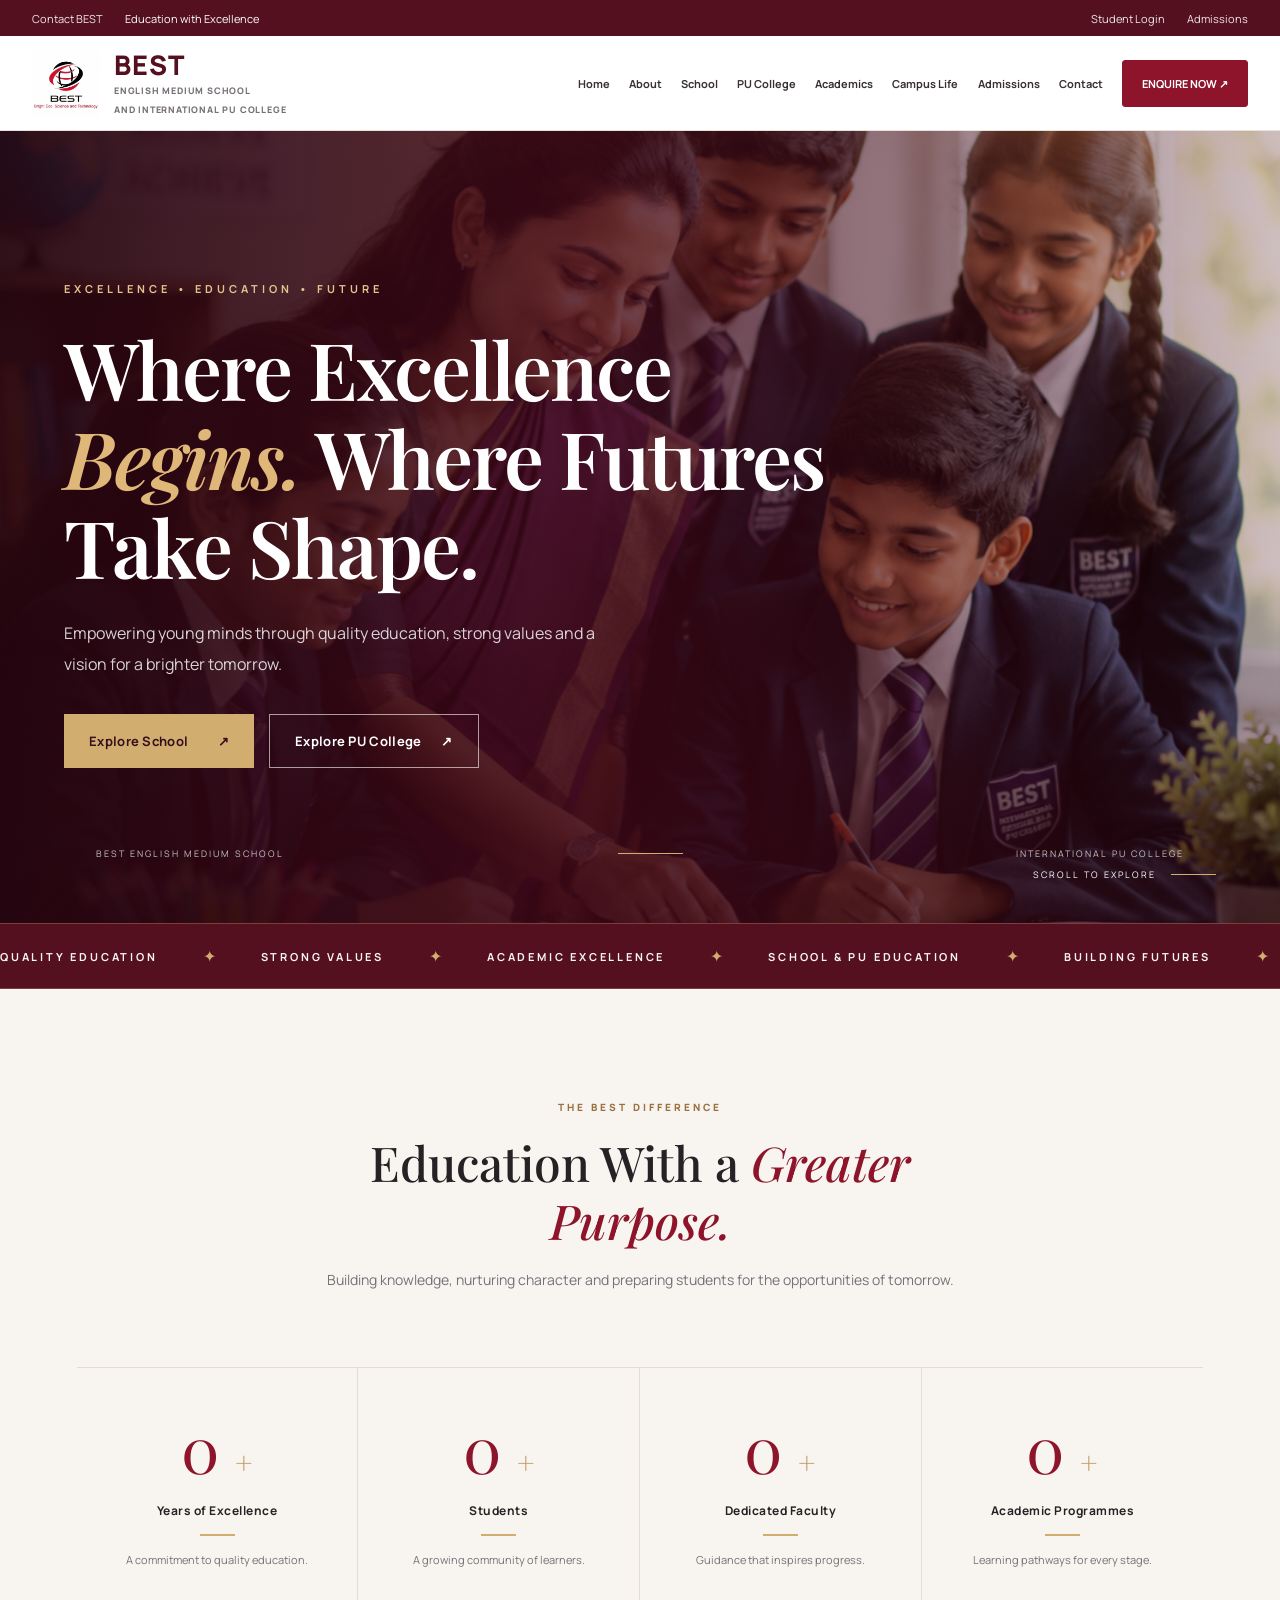
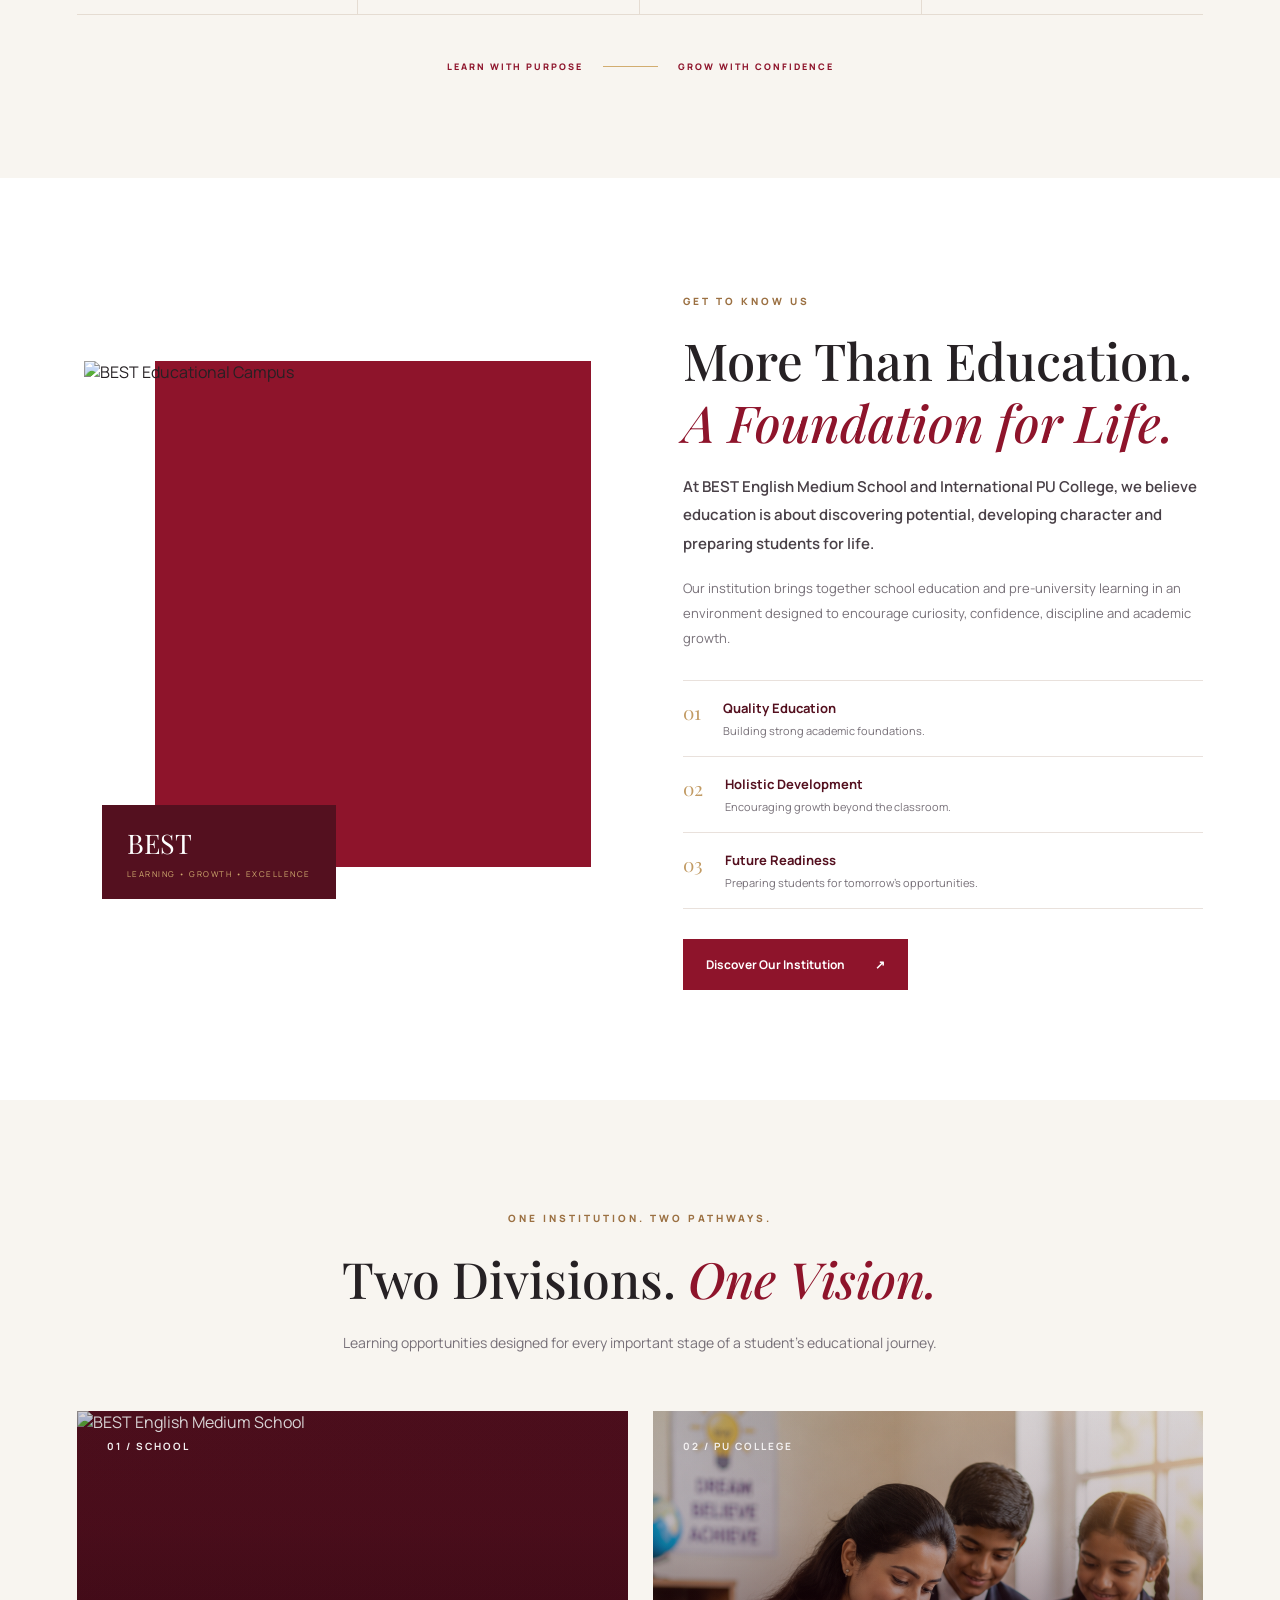
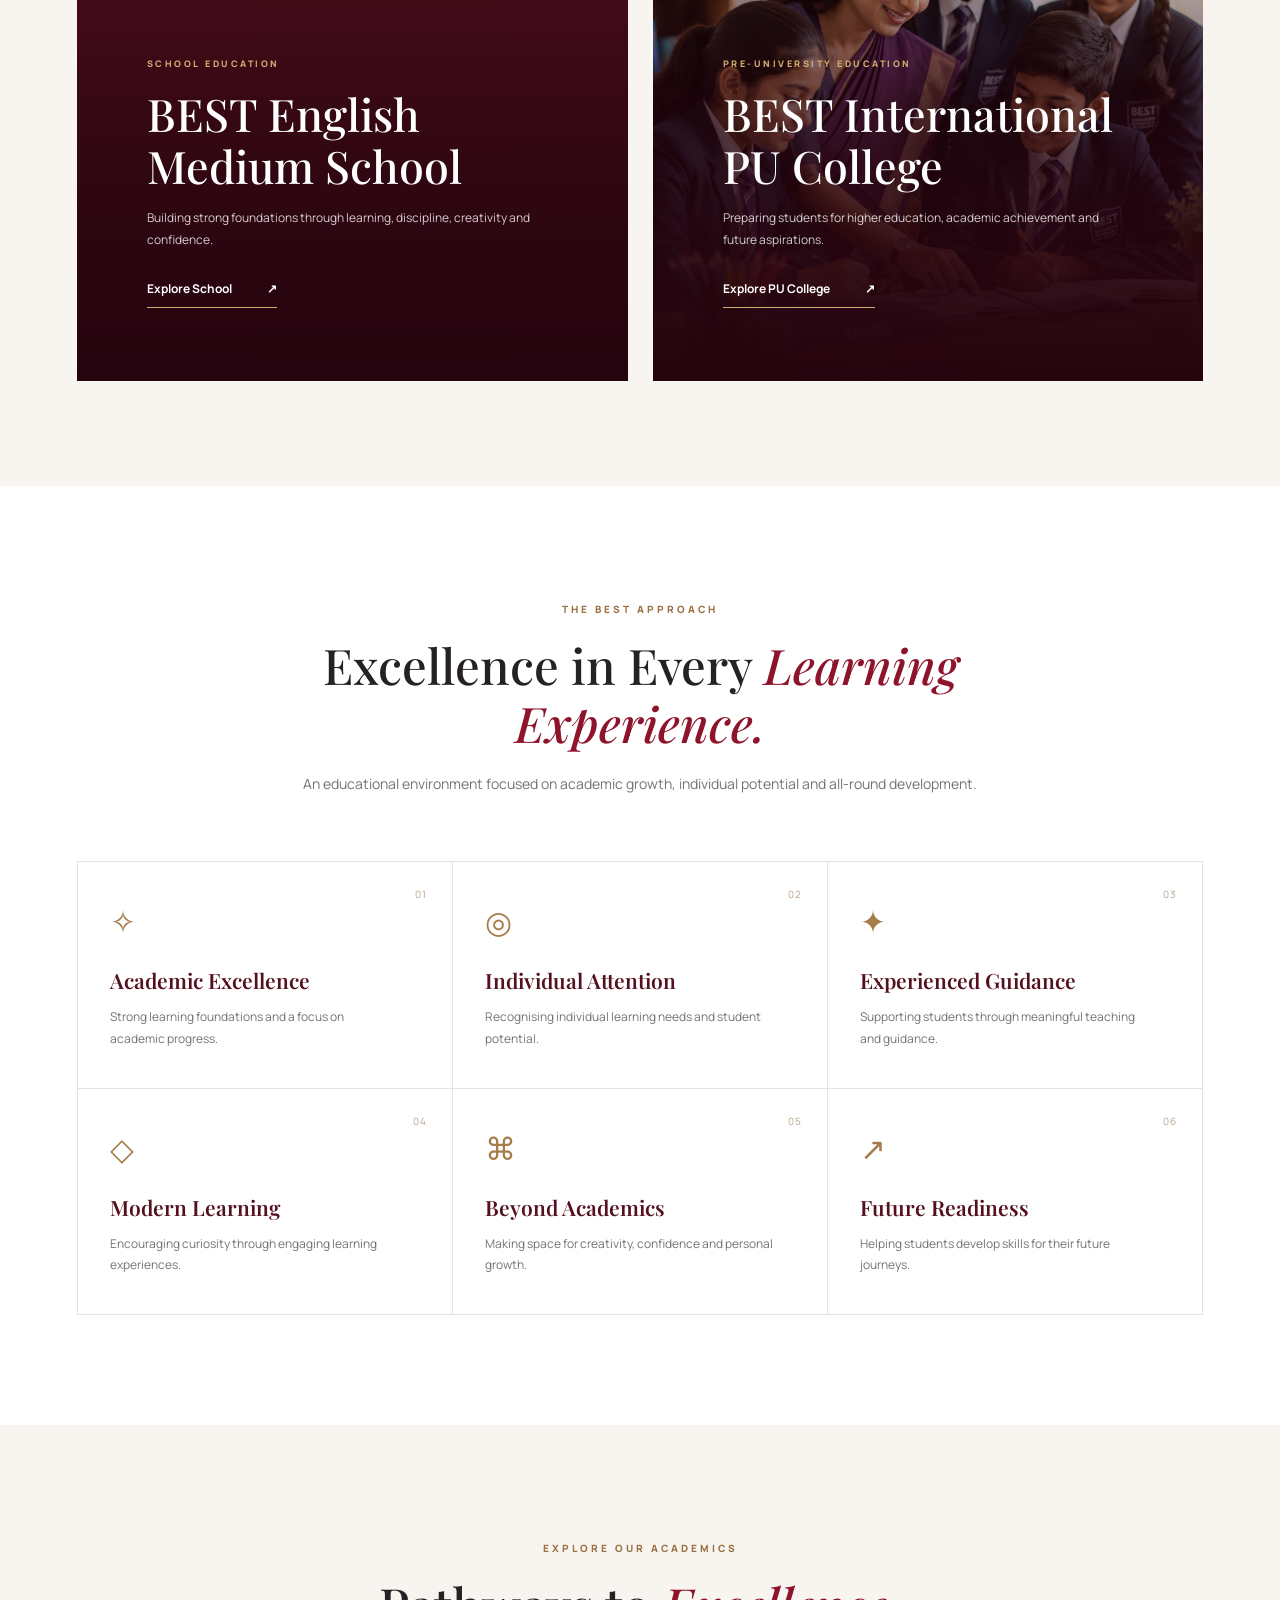
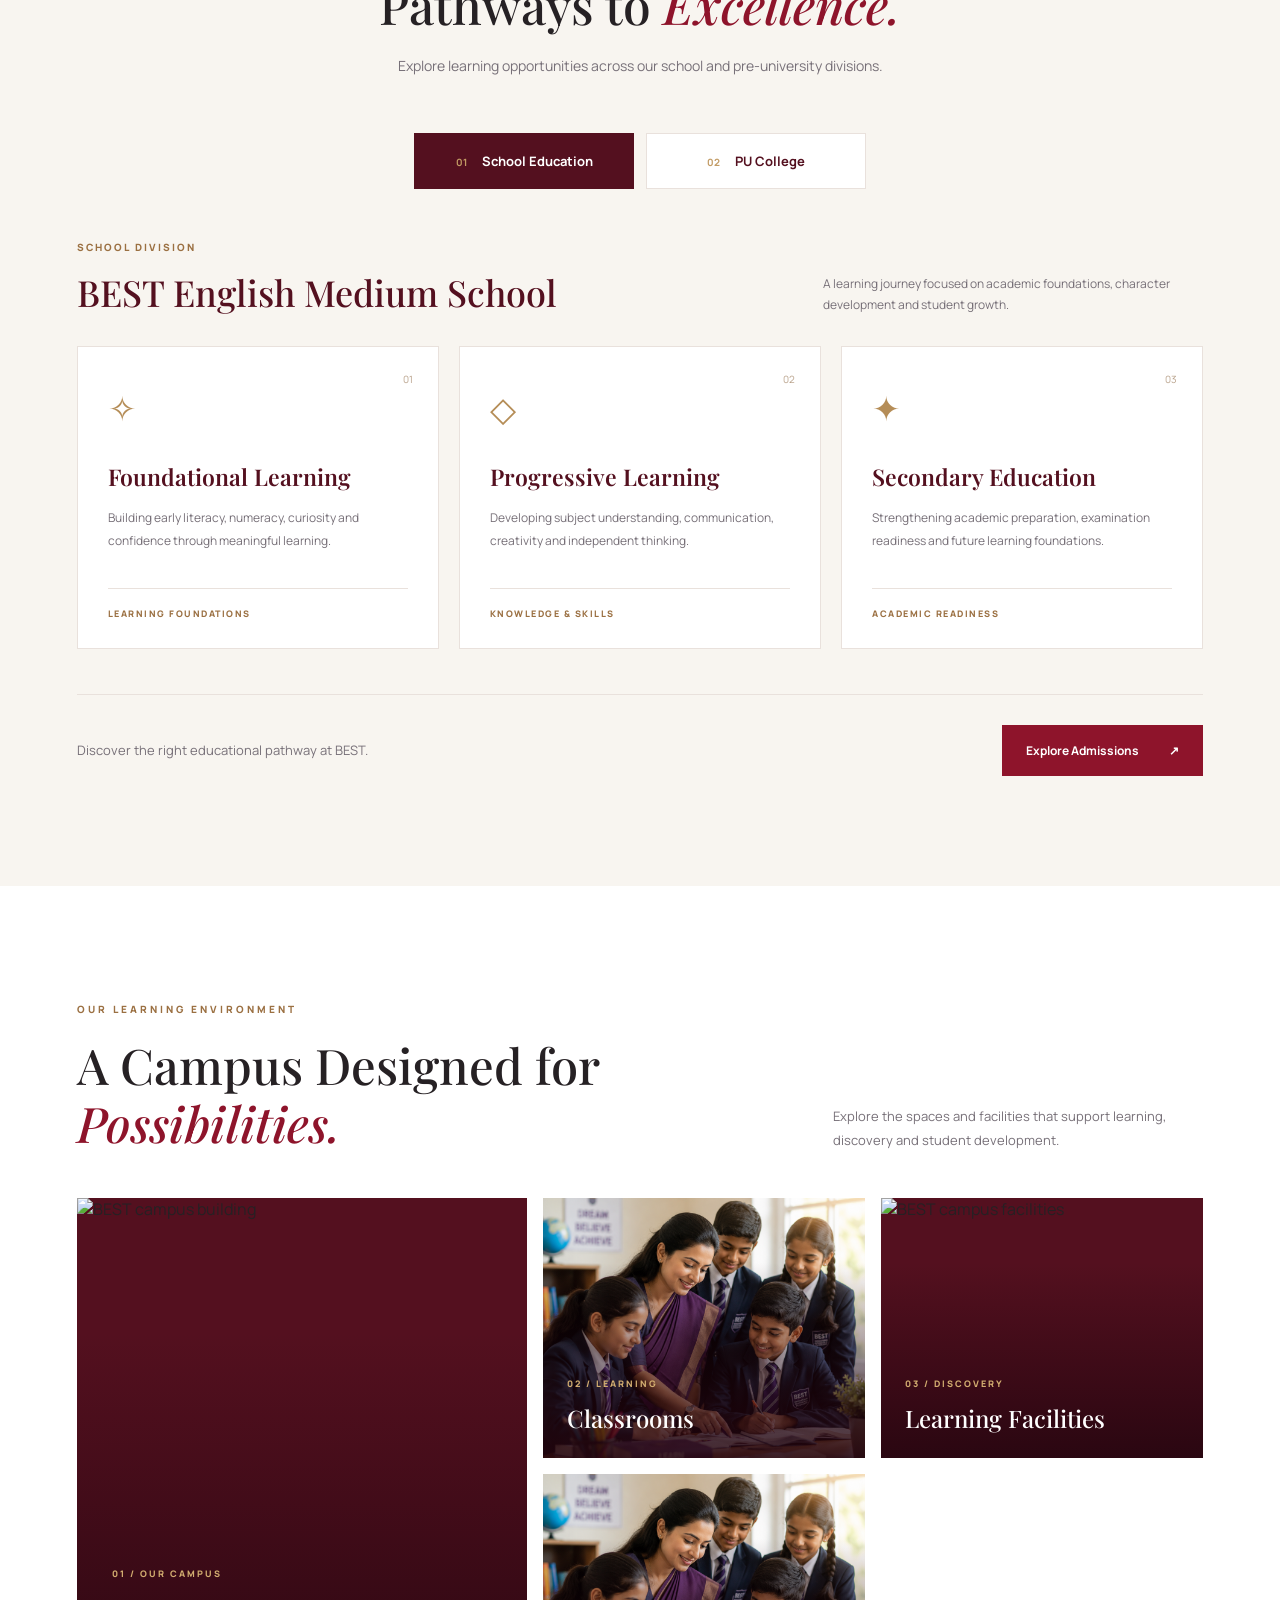
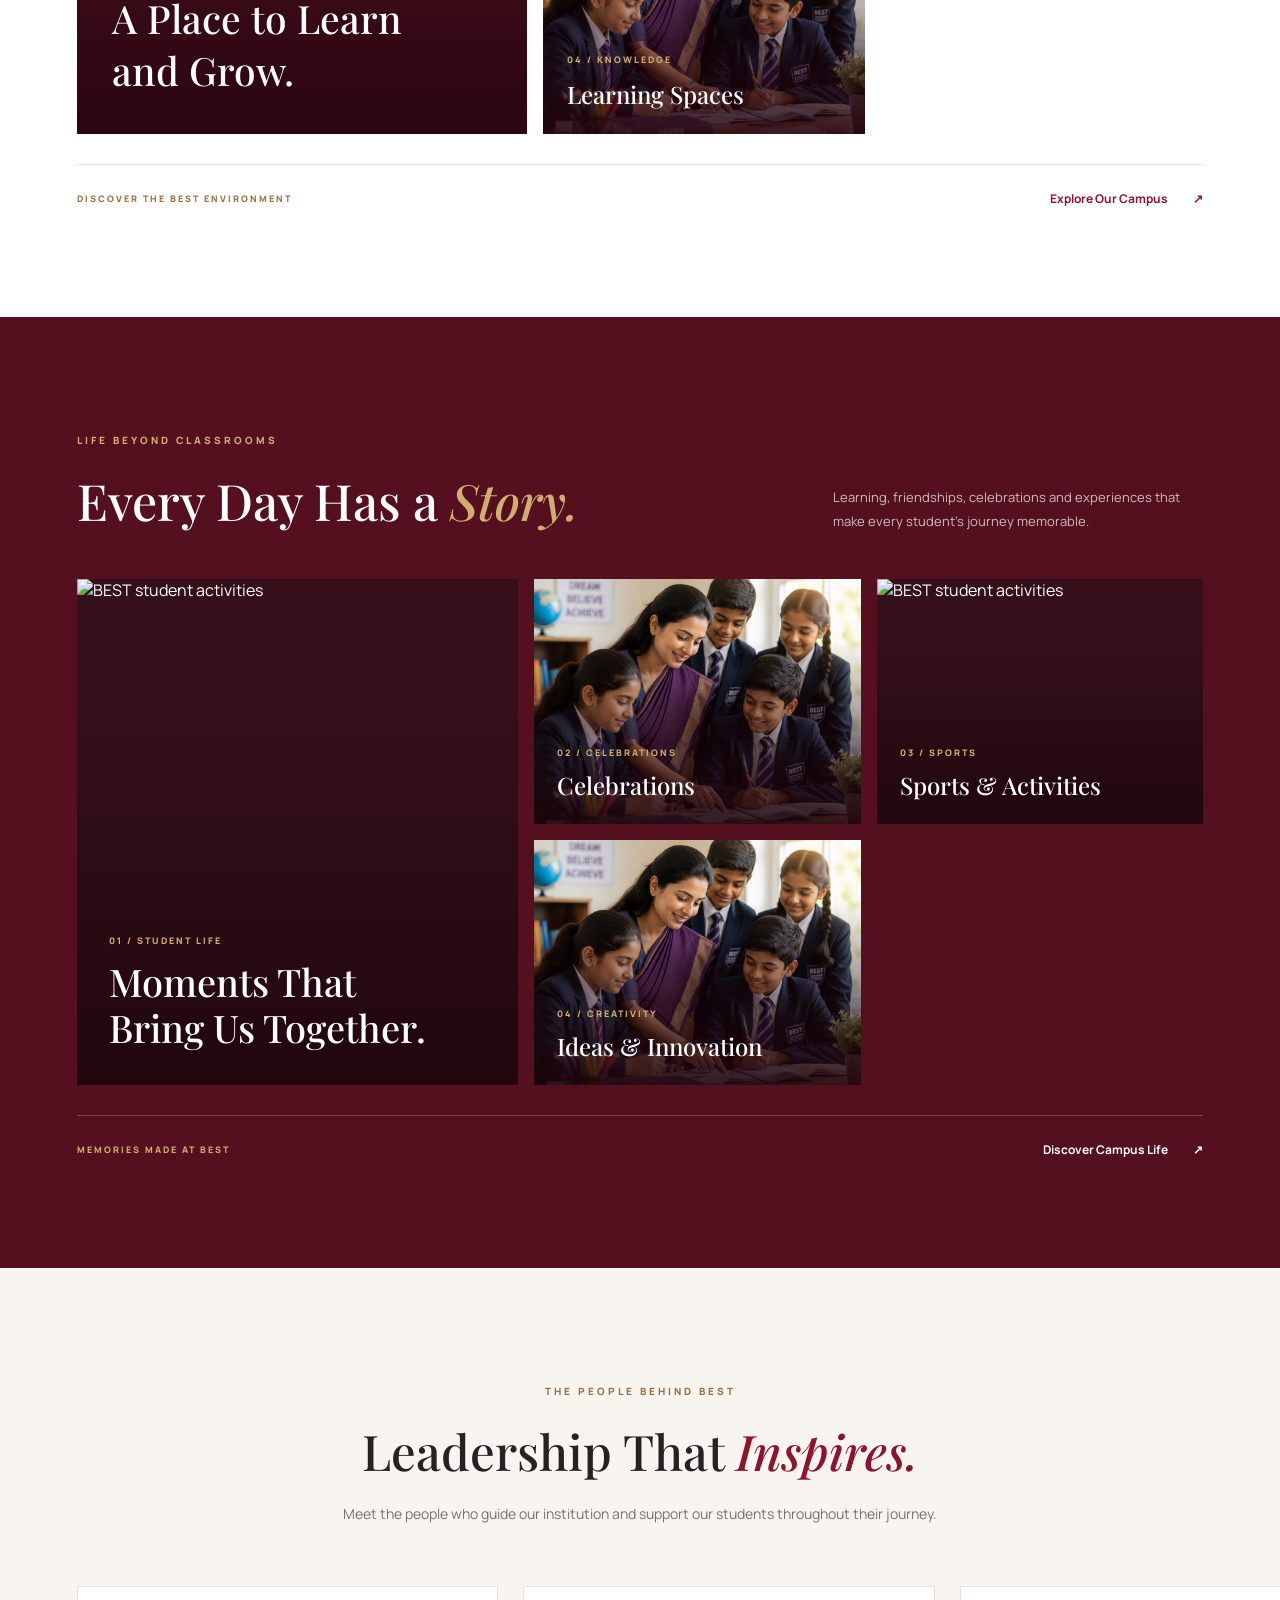
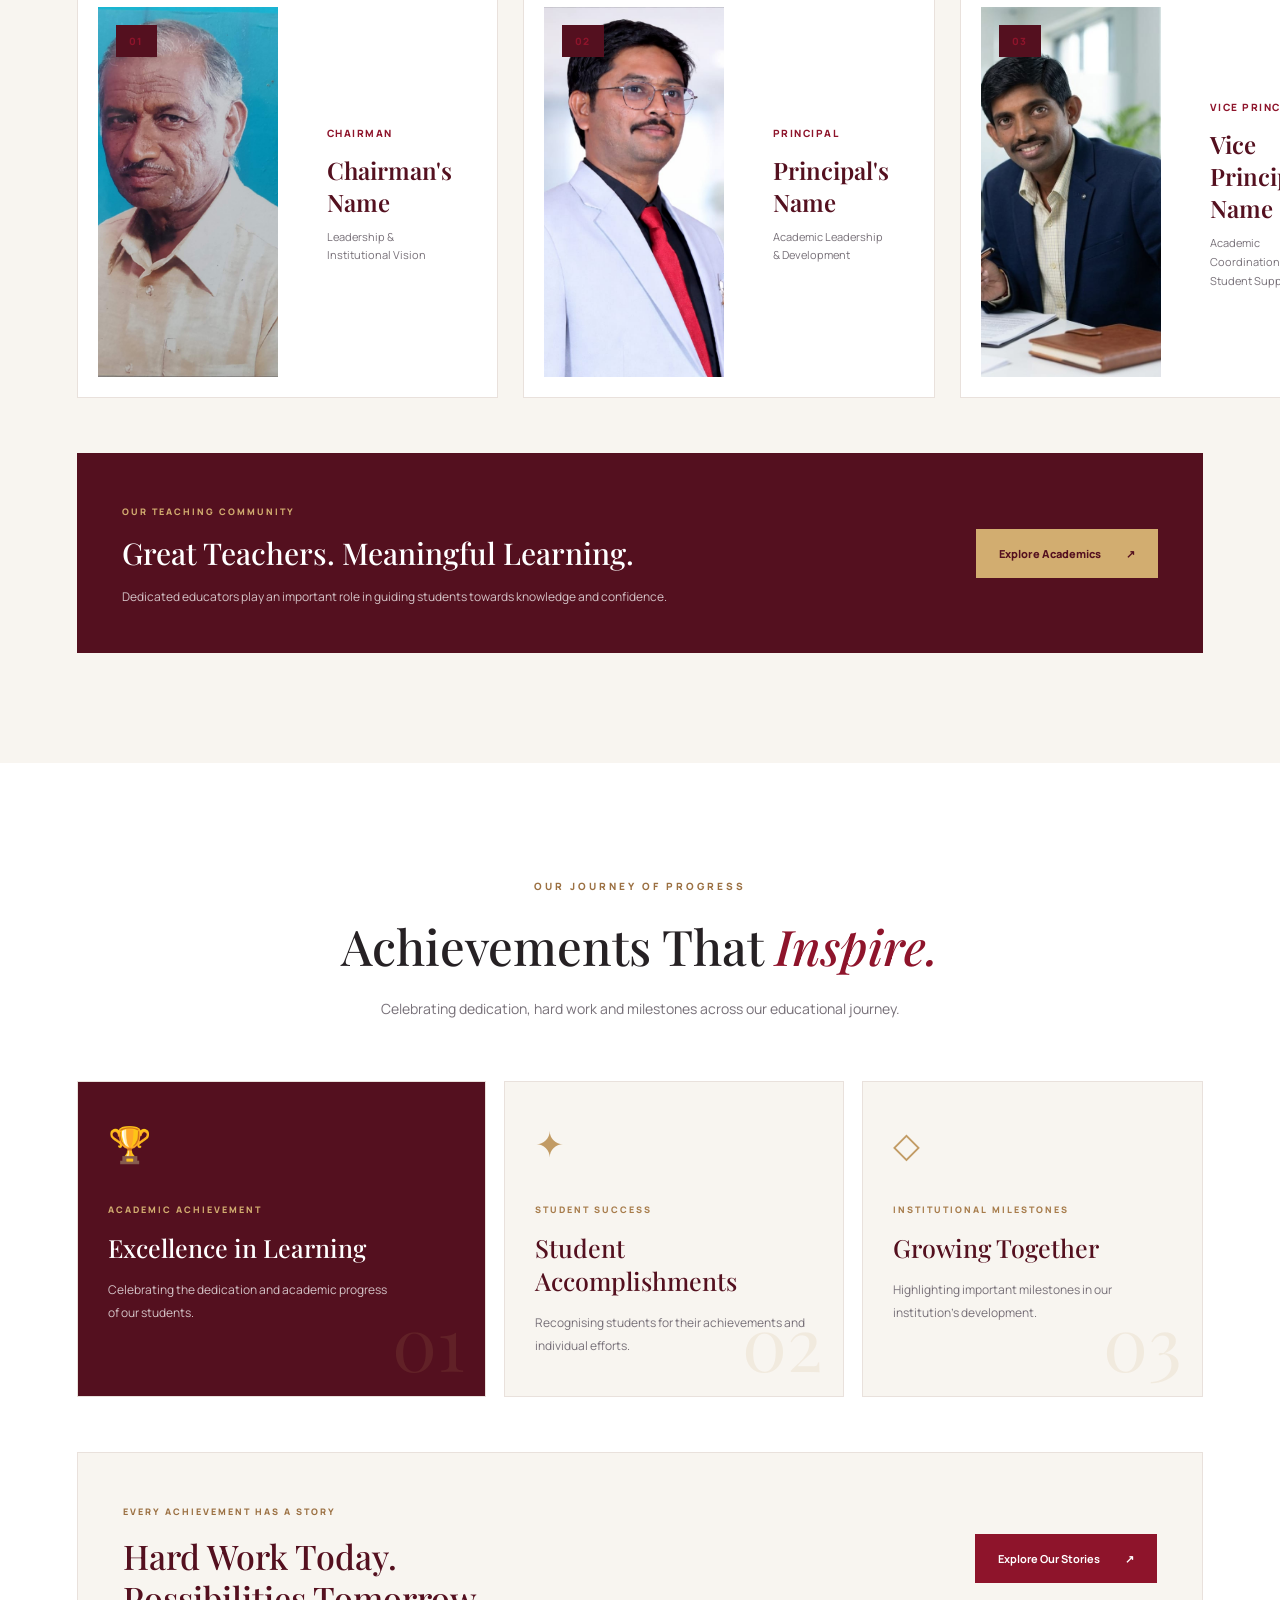
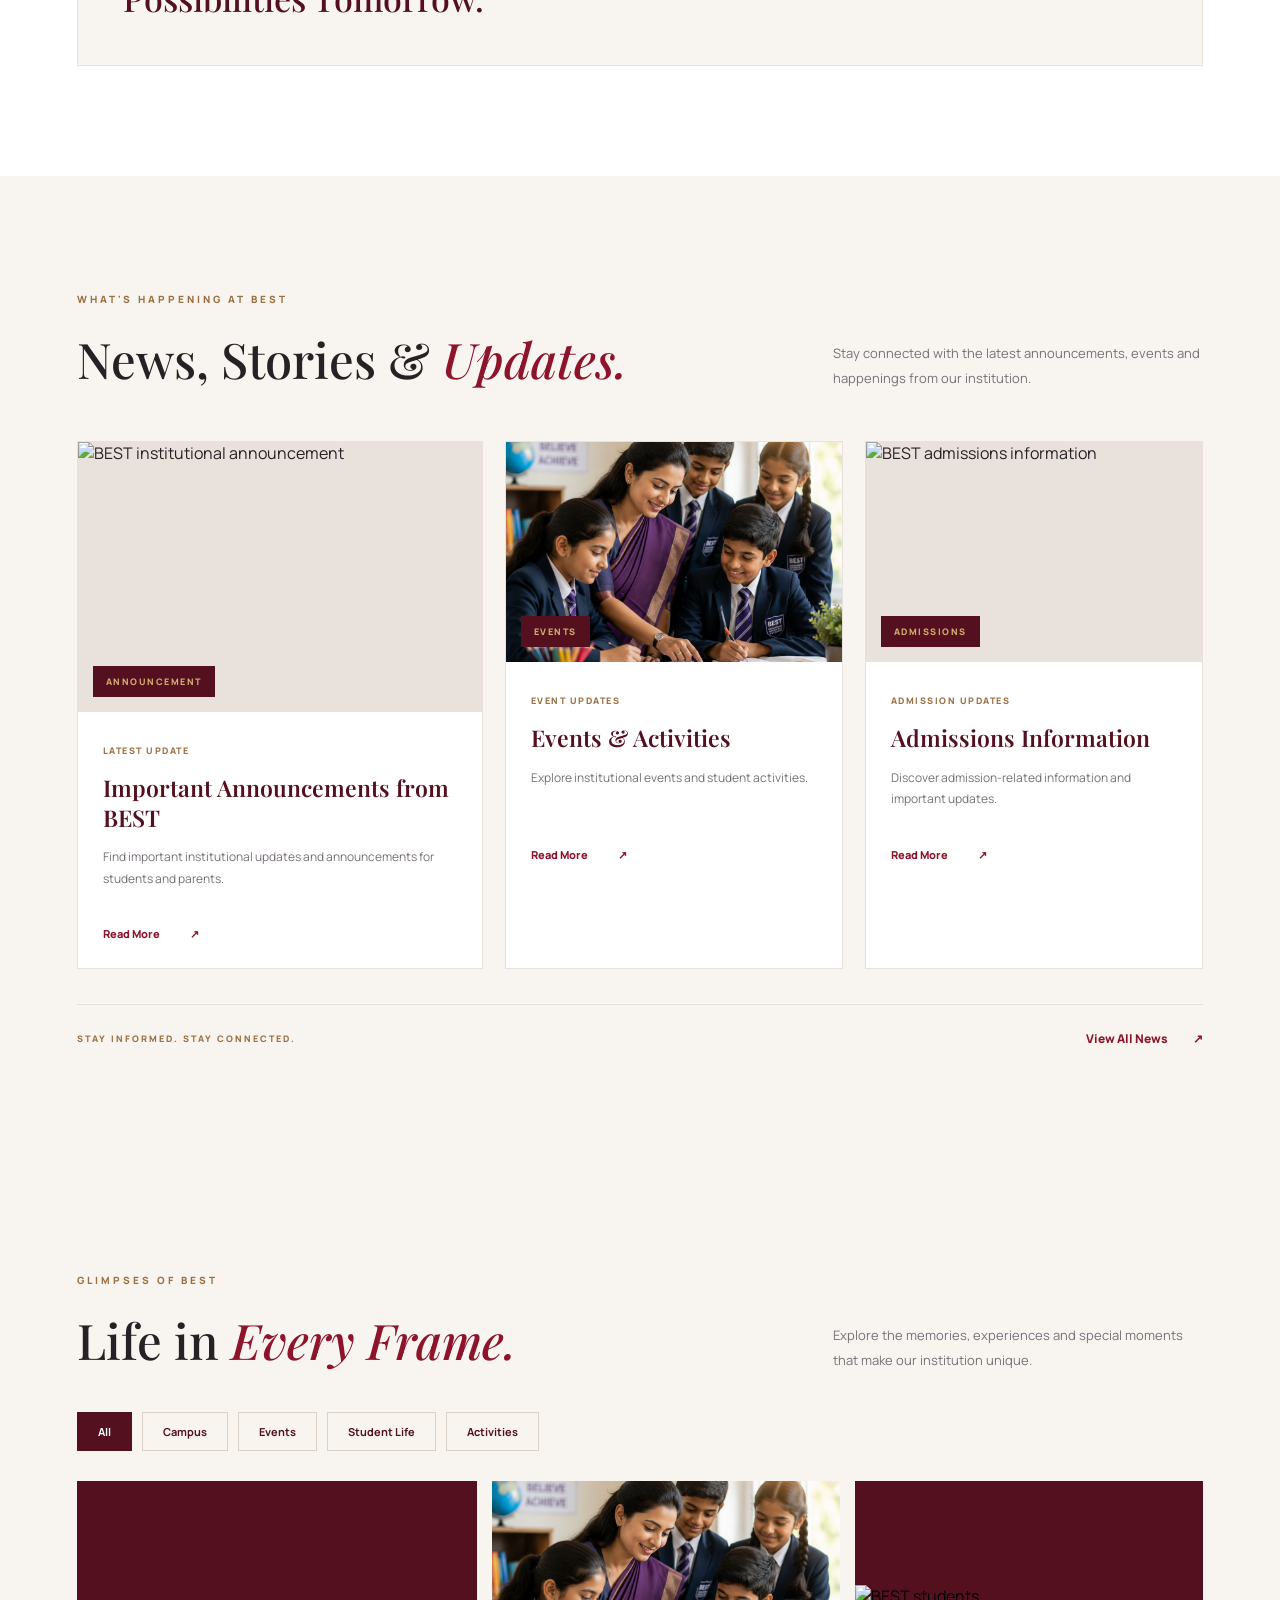
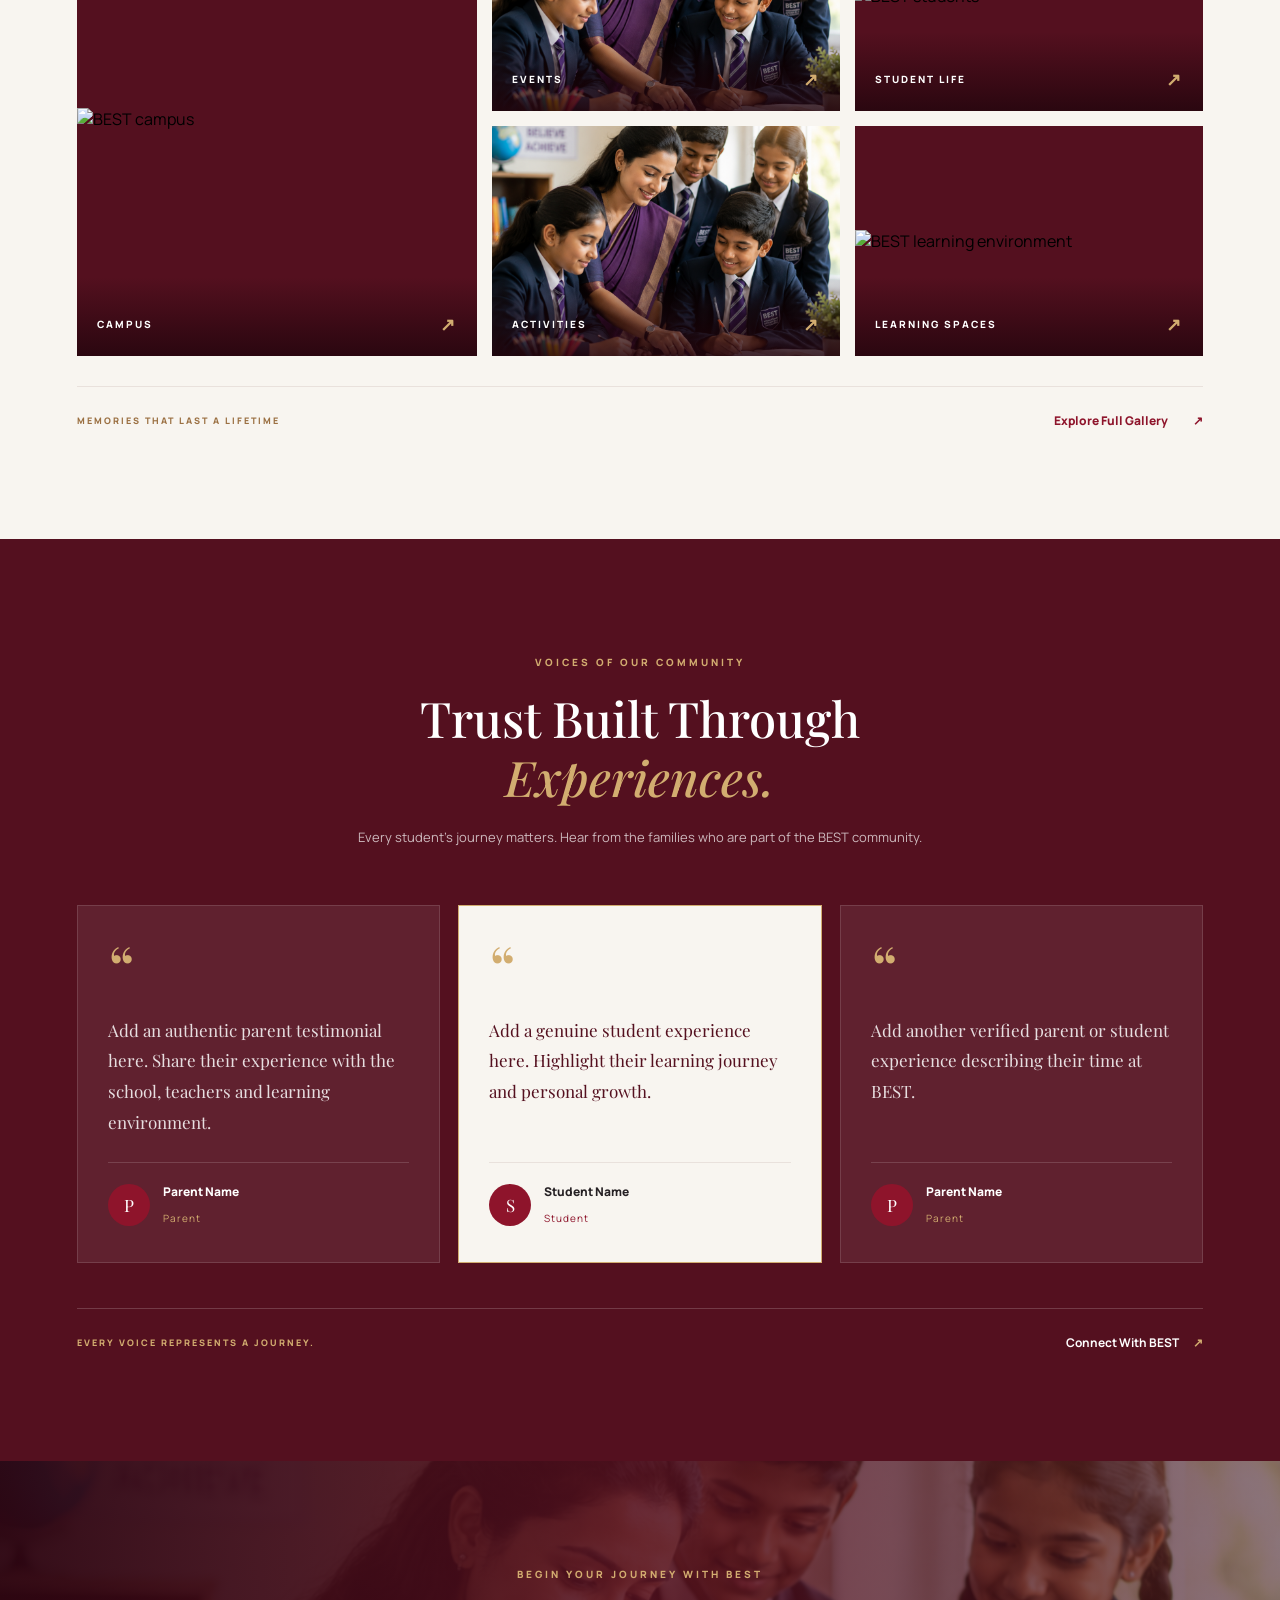
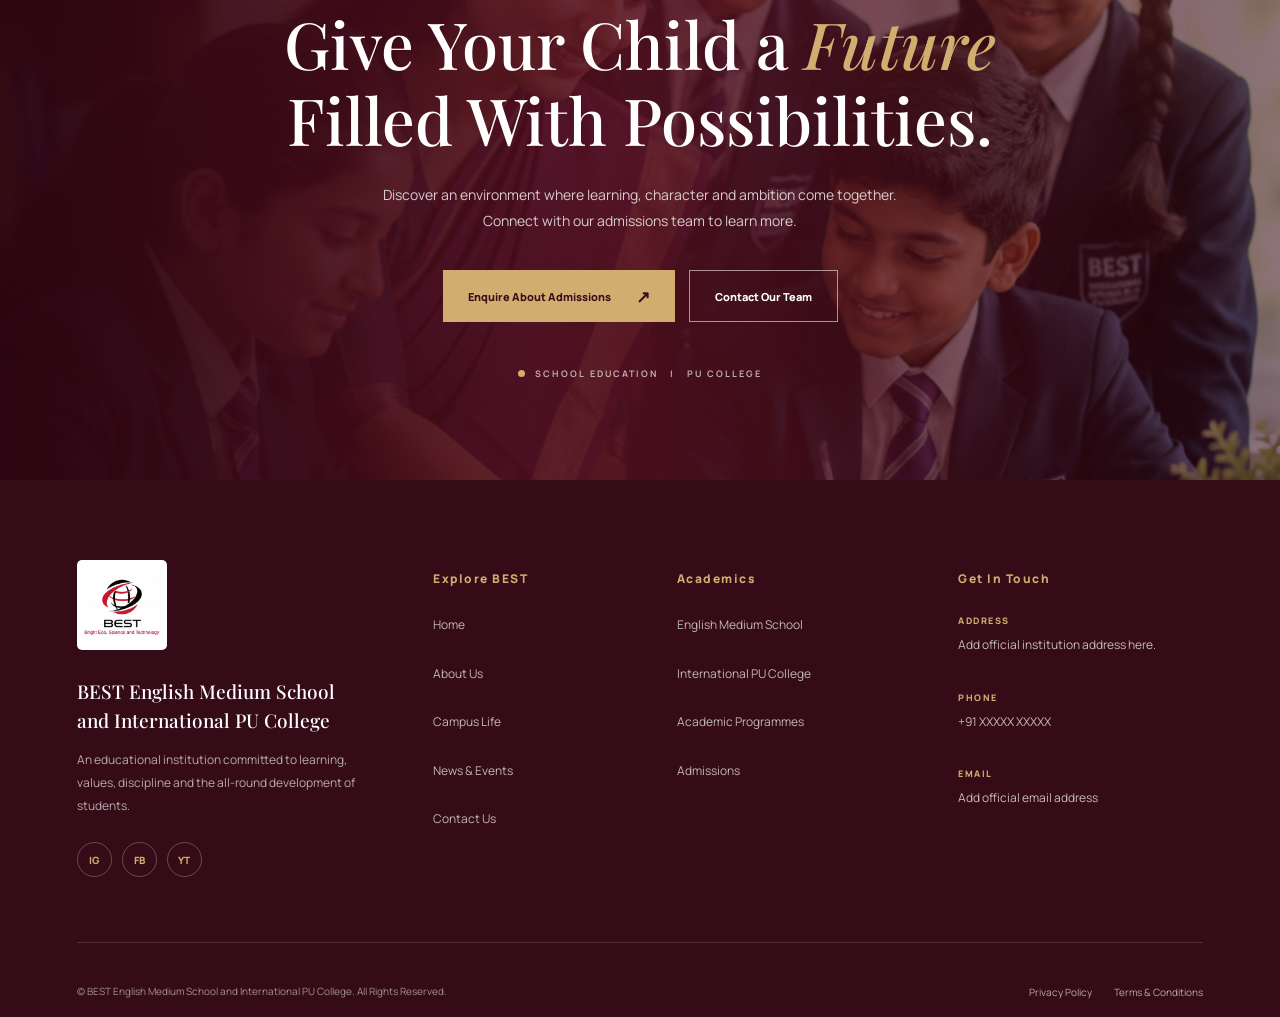
==== commit 0799a636: "Update index.html" ====
--- a/index.html
+++ b/index.html
@@ -5818,276 +5818,8 @@
 
 
 
-  
-
-
-  
-  
-<!-- FACILITIES -->
-<section class="section facilities" id="facilities">
-  <div class="container">
-
-    <div class="center-heading reveal">
-      <div class="eyebrow">THE BEST ENVIRONMENT</div>
-      <h2 class="section-heading">A Space to Learn, Explore and Grow.</h2>
-      <p class="section-description">
-        Explore the learning spaces and facilities that support
-        the student experience at BEST.
-      </p>
-    </div>
-
-    <div class="facility-grid">
-
-      <article class="facility-card reveal">
-        <img src="1.png" alt="Science learning" loading="lazy">
-        <h3>Science & Practical Learning</h3>
-      </article>
-
-      <article class="facility-card reveal">
-        <img src="2.png" alt="Classroom learning" loading="lazy">
-        <h3>Classroom Learning</h3>
-      </article>
-
-      <article class="facility-card reveal">
-        <img src="1.png" alt="Academic resources" loading="lazy">
-        <h3>Academic Resources</h3>
-      </article>
-
-      <article class="facility-card reveal">
-        <img src="2.png" alt="Student development" loading="lazy">
-        <h3>Student Development</h3>
-      </article>
-
-    </div>
-
-    <div style="text-align:center;margin-top:35px">
-      <a href="campus/" class="btn btn-primary">EXPLORE CAMPUS LIFE →</a>
-    </div>
-
-  </div>
-</section>
-
-<!-- CAMPUS LIFE -->
-<section class="section campus-life" id="campus">
-  <div class="container">
-
-    <div class="eyebrow reveal">LIFE BEYOND THE CLASSROOM</div>
-    <h2 class="section-heading reveal">Learning Is an Experience.</h2>
-    <p class="section-description reveal">
-      Education extends beyond textbooks. Discover the activities,
-      experiences and opportunities that contribute to student growth.
-    </p>
-
-    <div class="life-grid">
-
-      <article class="life-main reveal">
-        <img src="2.png" alt="Students learning together" loading="lazy">
-        <h3>Learning Together</h3>
-      </article>
-
-      <div class="life-side">
-        <article class="life-small reveal">
-          <img src="1.png" alt="Science exploration" loading="lazy">
-          <h3>Explore & Discover</h3>
-        </article>
-        <article class="life-small reveal">
-          <img src="2.png" alt="Student collaboration" loading="lazy">
-          <h3>Grow Together</h3>
-        </article>
-      </div>
-
-    </div>
-
-    <div style="text-align:center;margin-top:35px">
-      <a href="campus/" class="btn btn-primary">EXPLORE CAMPUS LIFE →</a>
-    </div>
-
-  </div>
-</section>
-
-<!-- LEADERSHIP -->
-<section class="section leadership" id="leadership">
-  <div class="container">
-
-    <div class="center-heading reveal">
-      <div class="eyebrow">LEADERSHIP & GUIDANCE</div>
-      <h2 class="section-heading">Guided by Vision. Driven by Excellence.</h2>
-      <p class="section-description">
-        Meet the leadership behind the educational vision of BEST.
-      </p>
-    </div>
-
-    <div class="leader-grid">
-
-      <article class="leader-card reveal">
-        <img src="chairman.png" alt="BEST Chairman" loading="lazy">
-        <div>
-          <span>Institutional Leadership</span>
-          <h3>Chairman's Message</h3>
-          <p>
-            Discover the vision and values guiding the institution.
-          </p>
-        </div>
-      </article>
-
-      <article class="leader-card reveal">
-        <img src="principal.png" alt="BEST Principal" loading="lazy">
-        <div>
-          <span>Academic Leadership</span>
-          <h3>Principal's Message</h3>
-          <p>
-            Learn about the academic approach and student-focused vision.
-          </p>
-        </div>
-      </article>
-
-    </div>
-
-  </div>
-</section>
-
-<!-- NEWS AND EVENTS -->
-<section class="section news" id="events">
-  <div class="container">
-
-    <div class="center-heading reveal">
-      <div class="eyebrow">WHAT'S HAPPENING AT BEST</div>
-      <h2 class="section-heading">News, Events & Announcements.</h2>
-      <p class="section-description">
-        Stay connected with the latest updates from our institution.
-      </p>
-    </div>
-
-    <div class="news-grid">
-
-      <article class="news-card reveal">
-        <img src="2.png" alt="BEST school activities" loading="lazy">
-        <div class="news-card-content">
-          <span>BEST · UPDATES</span>
-          <h3>Discover What's Happening</h3>
-          <p>Explore updates and information from BEST.</p>
-        </div>
-      </article>
-
-      <article class="news-card reveal">
-        <img src="1.png" alt="BEST academic activities" loading="lazy">
-        <div class="news-card-content">
-          <span>ACADEMICS</span>
-          <h3>Learning and Exploration</h3>
-          <p>Discover the academic experiences at BEST.</p>
-        </div>
-      </article>
-
-      <article class="news-card reveal">
-        <img src="2.png" alt="BEST student activities" loading="lazy">
-        <div class="news-card-content">
-          <span>CAMPUS LIFE</span>
-          <h3>Student Experiences</h3>
-          <p>Explore the experiences that shape student life.</p>
-        </div>
-      </article>
-
-    </div>
-
-  </div>
-</section>
-
-<!-- GALLERY -->
-<section class="section gallery" id="gallery">
-  <div class="container">
-    <div class="center-heading reveal">
-      <div class="eyebrow">A GLIMPSE OF BEST</div>
-      <h2 class="section-heading">Moments That Matter.</h2>
-      <p class="section-description">
-        A visual glimpse into learning, activities and student experiences.
-      </p>
-    </div>
-  </div>
-
-  <div class="gallery-track" aria-label="BEST photo gallery">
-    <img src="1.png" alt="BEST students" loading="lazy">
-    <img src="2.png" alt="BEST classroom" loading="lazy">
-    <img src="1.png" alt="BEST science learning" loading="lazy">
-    <img src="2.png" alt="BEST students learning" loading="lazy">
-    <img src="1.png" alt="BEST students" loading="lazy">
-    <img src="2.png" alt="BEST classroom" loading="lazy">
-    <img src="1.png" alt="" loading="lazy">
-    <img src="2.png" alt="" loading="lazy">
-  </div>
-
-  <div style="text-align:center;margin-top:45px">
-    <a href="campus/" class="btn btn-primary">EXPLORE GALLERY →</a>
-  </div>
-</section>
-
-<!-- ADMISSIONS CTA -->
-<section class="admission-cta" id="admissions">
-  <div class="container admission-inner">
-
-    <div>
-      <div class="eyebrow">ADMISSIONS AT BEST</div>
-      <h2>Your Journey Towards Excellence Begins Here.</h2>
-      <p>
-        Discover educational opportunities at BEST English Medium
-        School and International PU College. Connect with us to
-        learn more about admissions.
-      </p>
-    </div>
-
-    <a href="admissions/" class="btn btn-light">ENQUIRE ABOUT ADMISSIONS ↗</a>
-
-  </div>
-</section>
-
-<!-- FOOTER -->
-<footer class="footer">
-  <div class="container">
-
-    <div class="footer-grid">
-
-      <div class="footer-brand">
-        <h2>BEST</h2>
-        <p>
-          BEST English Medium School and International PU College.
-          An educational journey built around learning, values
-          and the possibilities of tomorrow.
-        </p>
-      </div>
-
-      <div class="footer-column">
-        <h3>Explore</h3>
-        <a href="#about">About BEST</a>
-        <a href="#school">English Medium School</a>
-        <a href="#college">International PU College</a>
-        <a href="academics/">Academics</a>
-        <a href="campus/">Campus Life</a>
-      </div>
-
-      <div class="footer-column">
-        <h3>Information</h3>
-        <a href="admissions/">Admissions</a>
-        <a href="#events">News & Events</a>
-        <a href="#gallery">Gallery</a>
-        <a href="contact/">Contact Us</a>
-        <a href="login/">Student Login</a>
-      </div>
-
-      <div class="footer-column">
-        <h3>Get in Touch</h3>
-        <p>Hagaribommanahalli</p>
-        <p>Contact details to be updated</p>
-        <a href="contact/">Contact BEST →</a>
-      </div>
-
-    </div>
-
-    <div class="footer-bottom">
-      <span>© <span id="year"></span> BEST English Medium School and International PU College.</span>
-      <span>Learning · Values · Excellence</span>
-    </div>
-
-  </div>
-</footer>
+
+
 
 <script>
 /* MOBILE MENU */
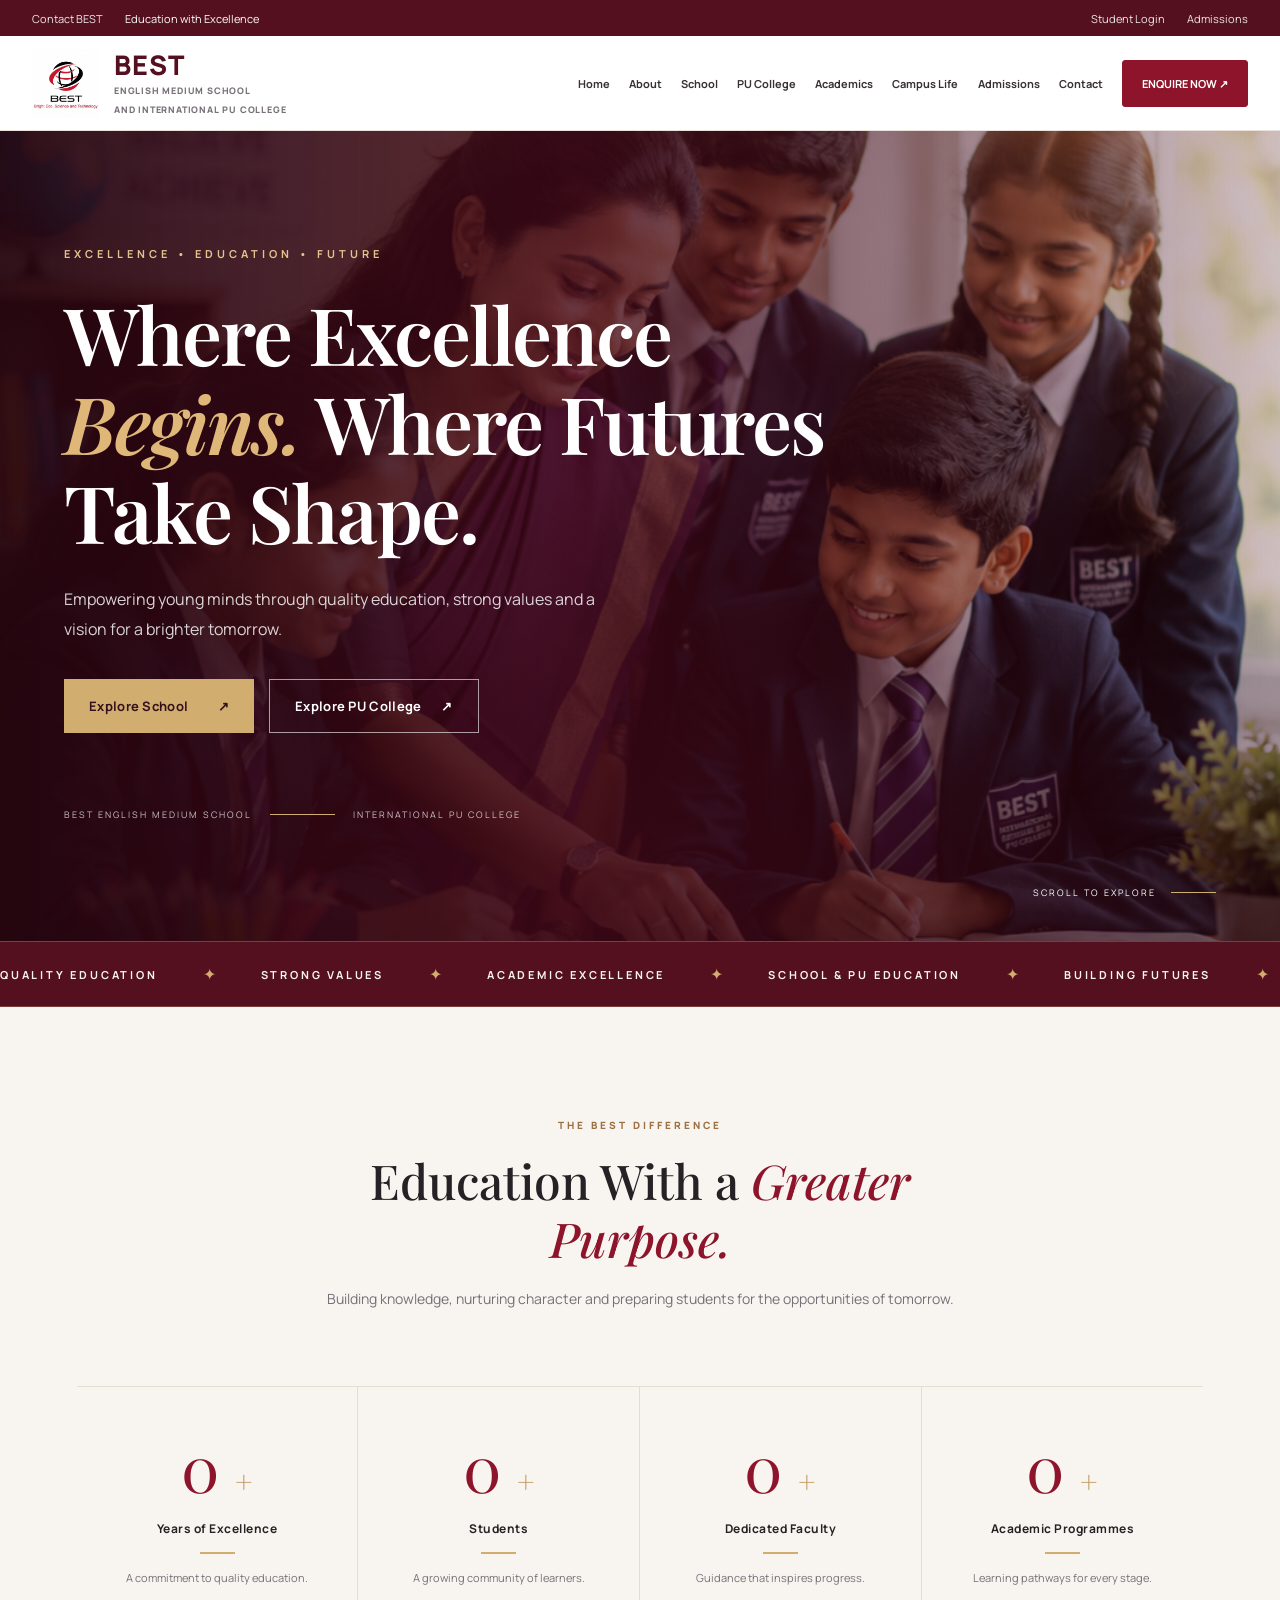
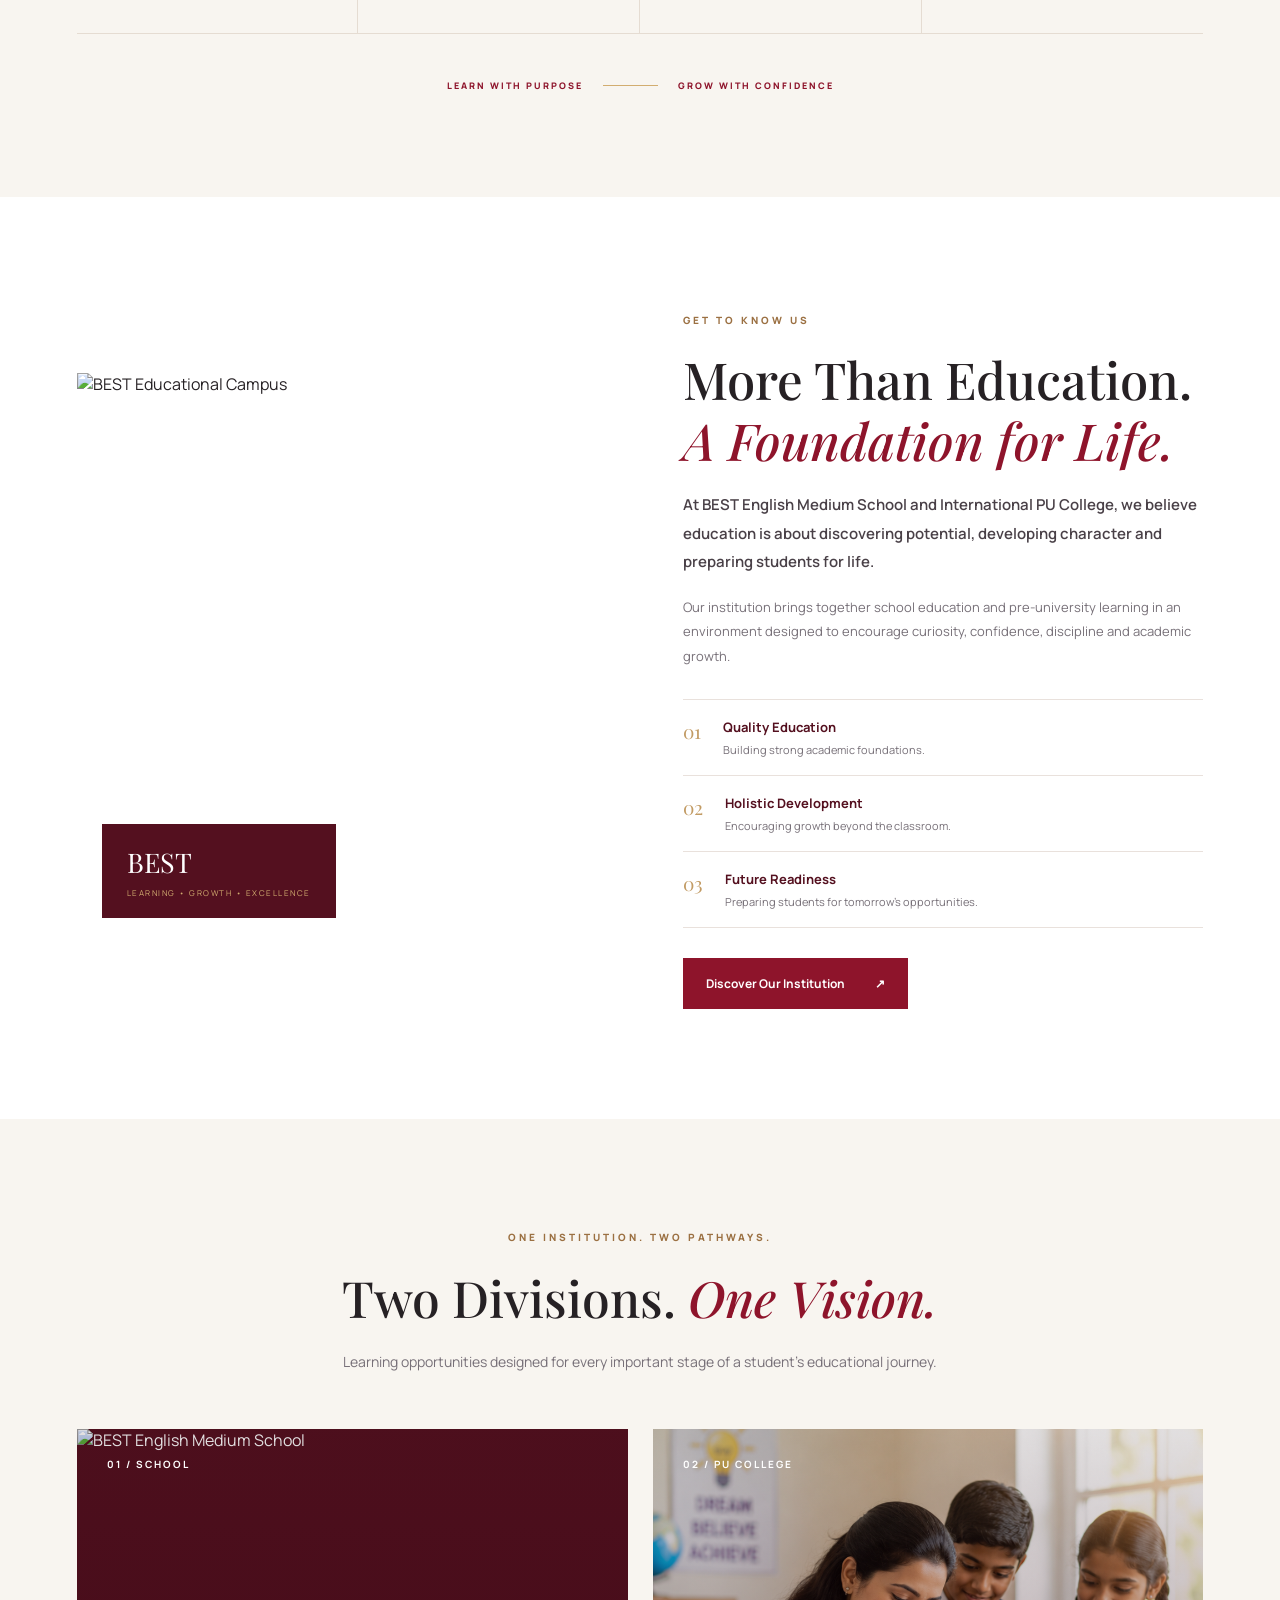
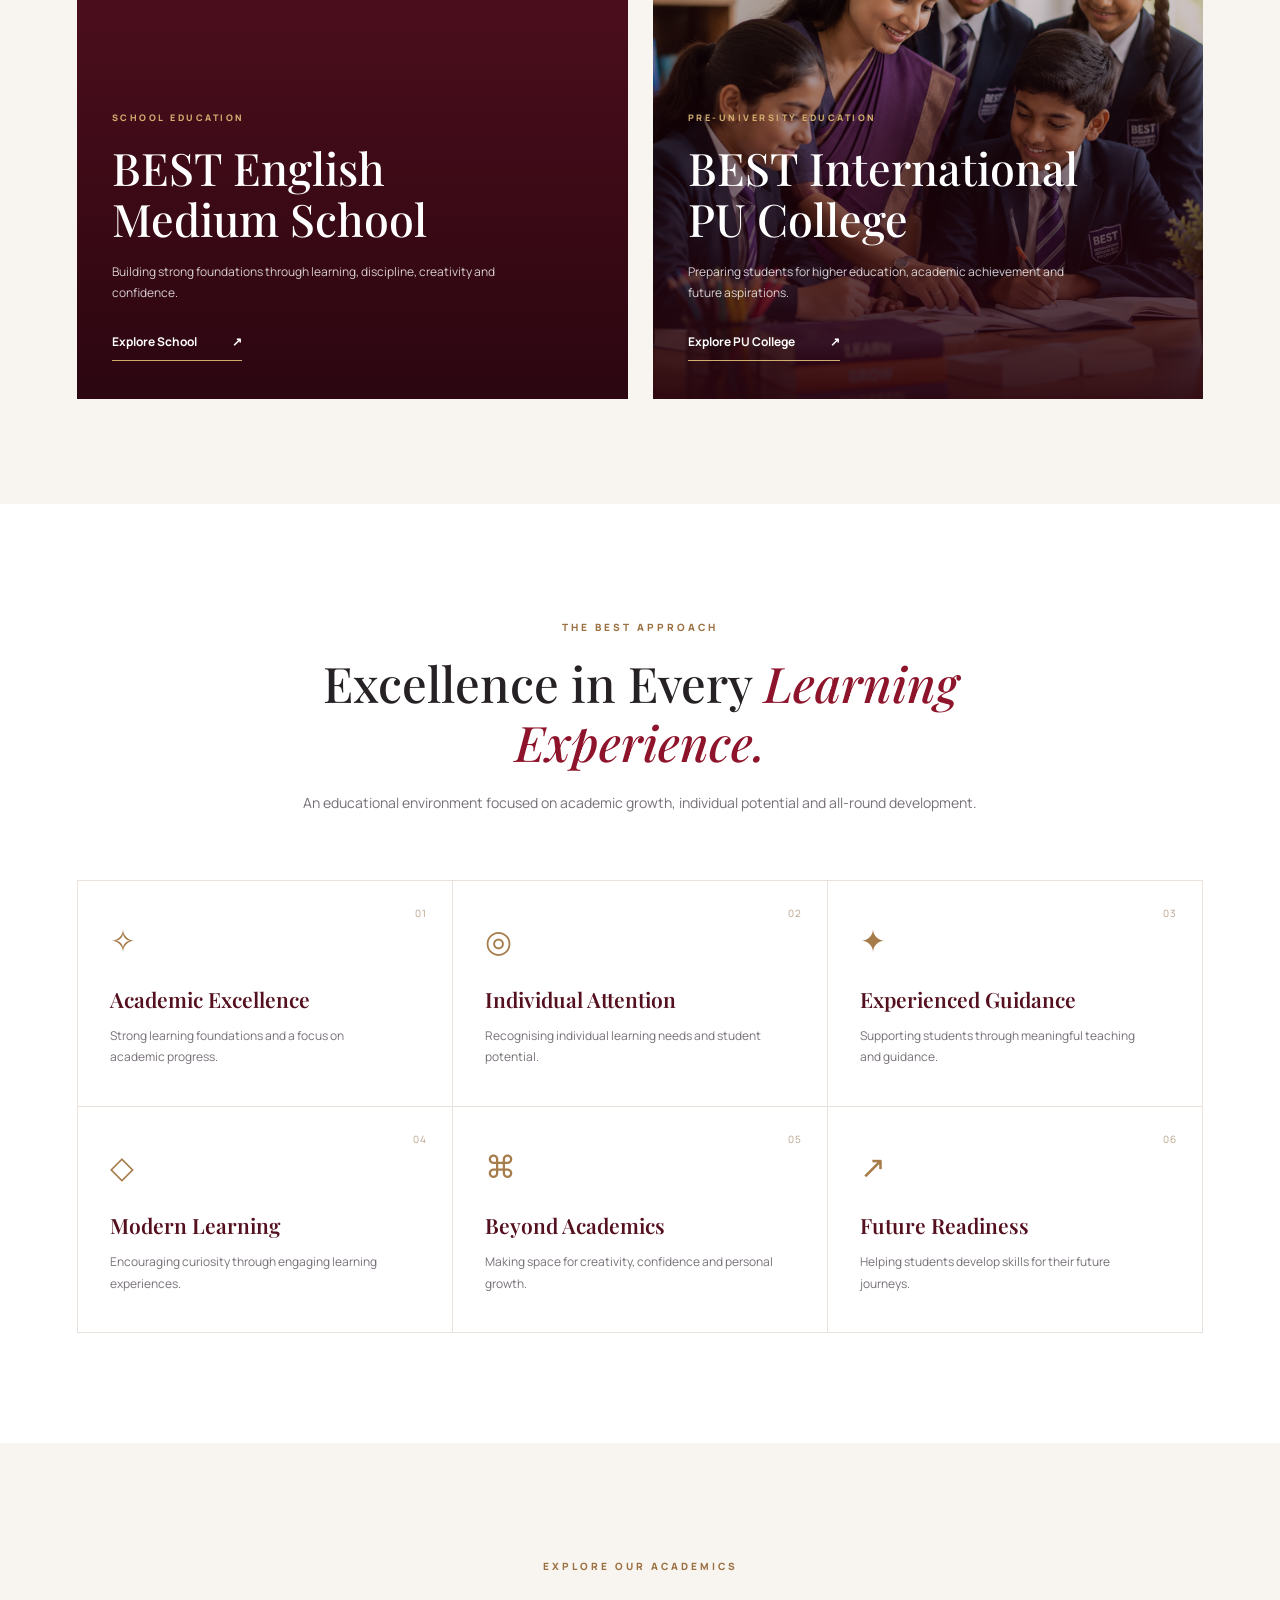
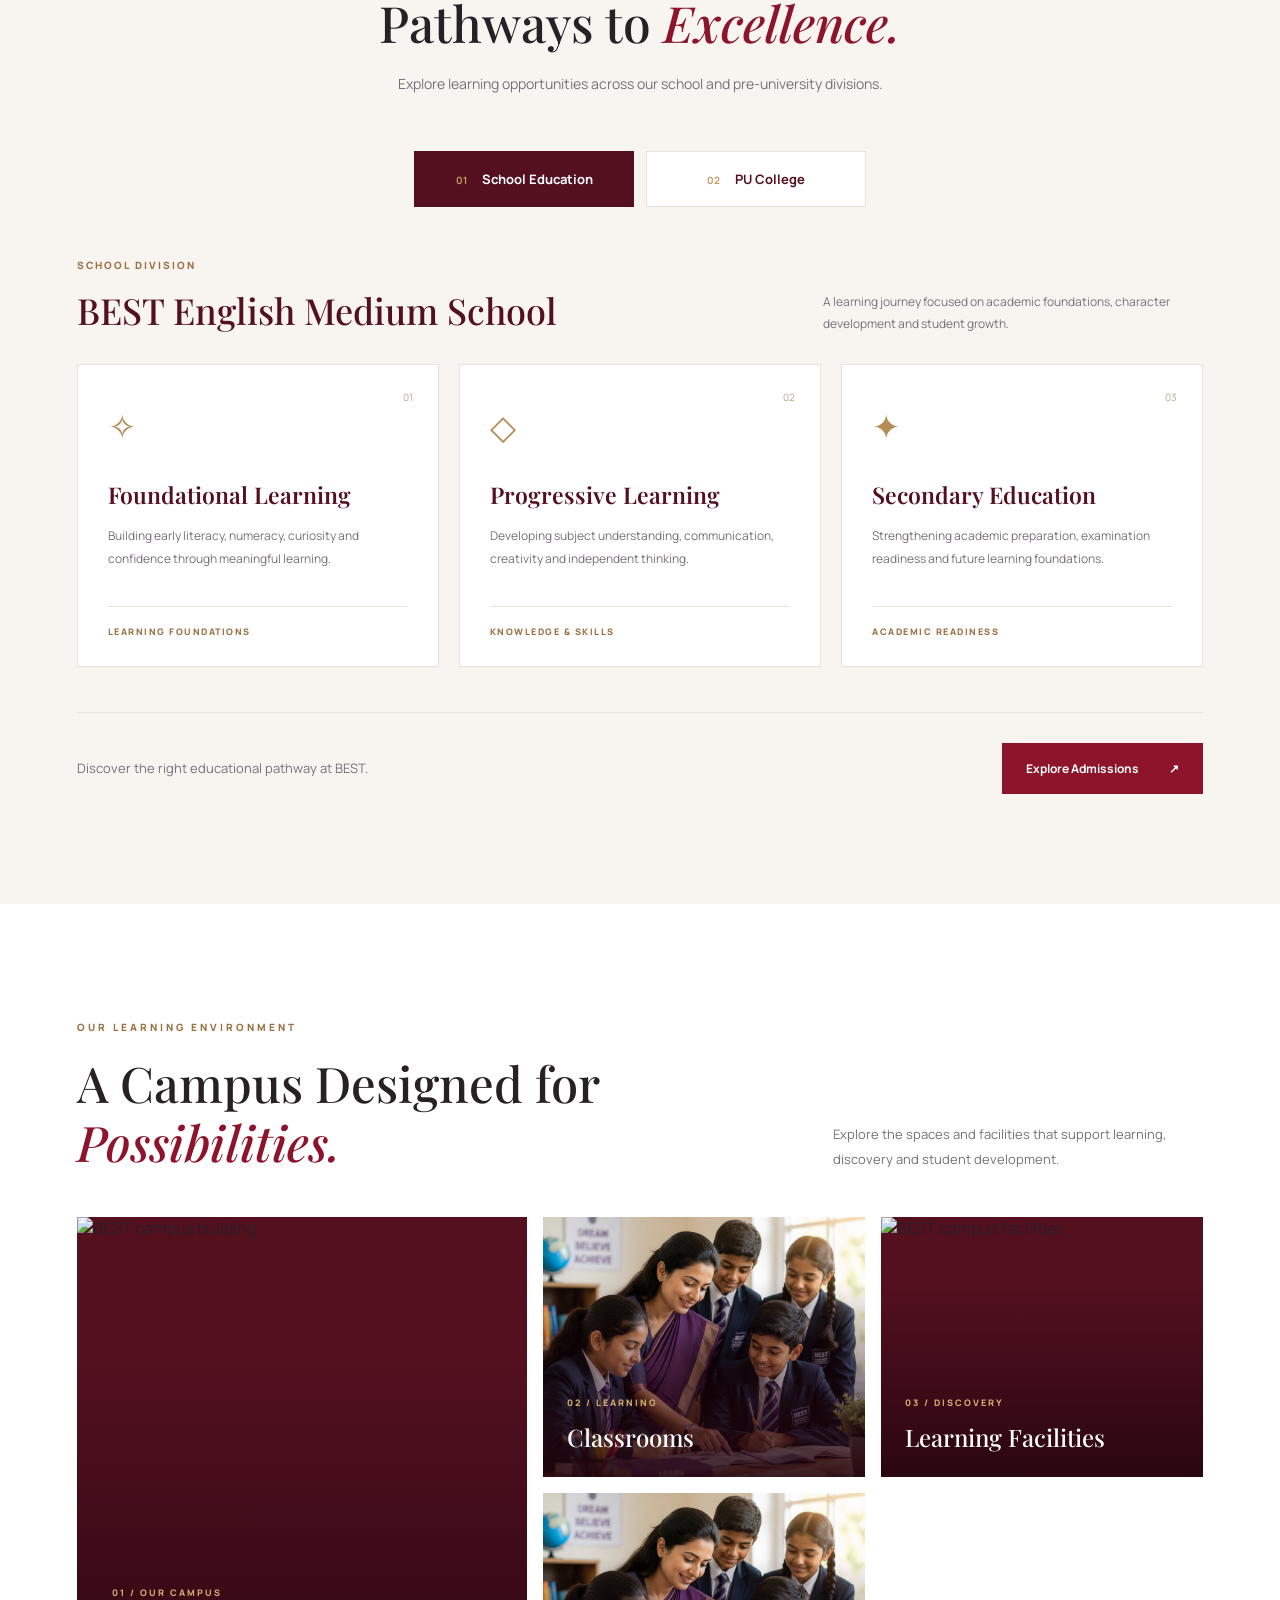
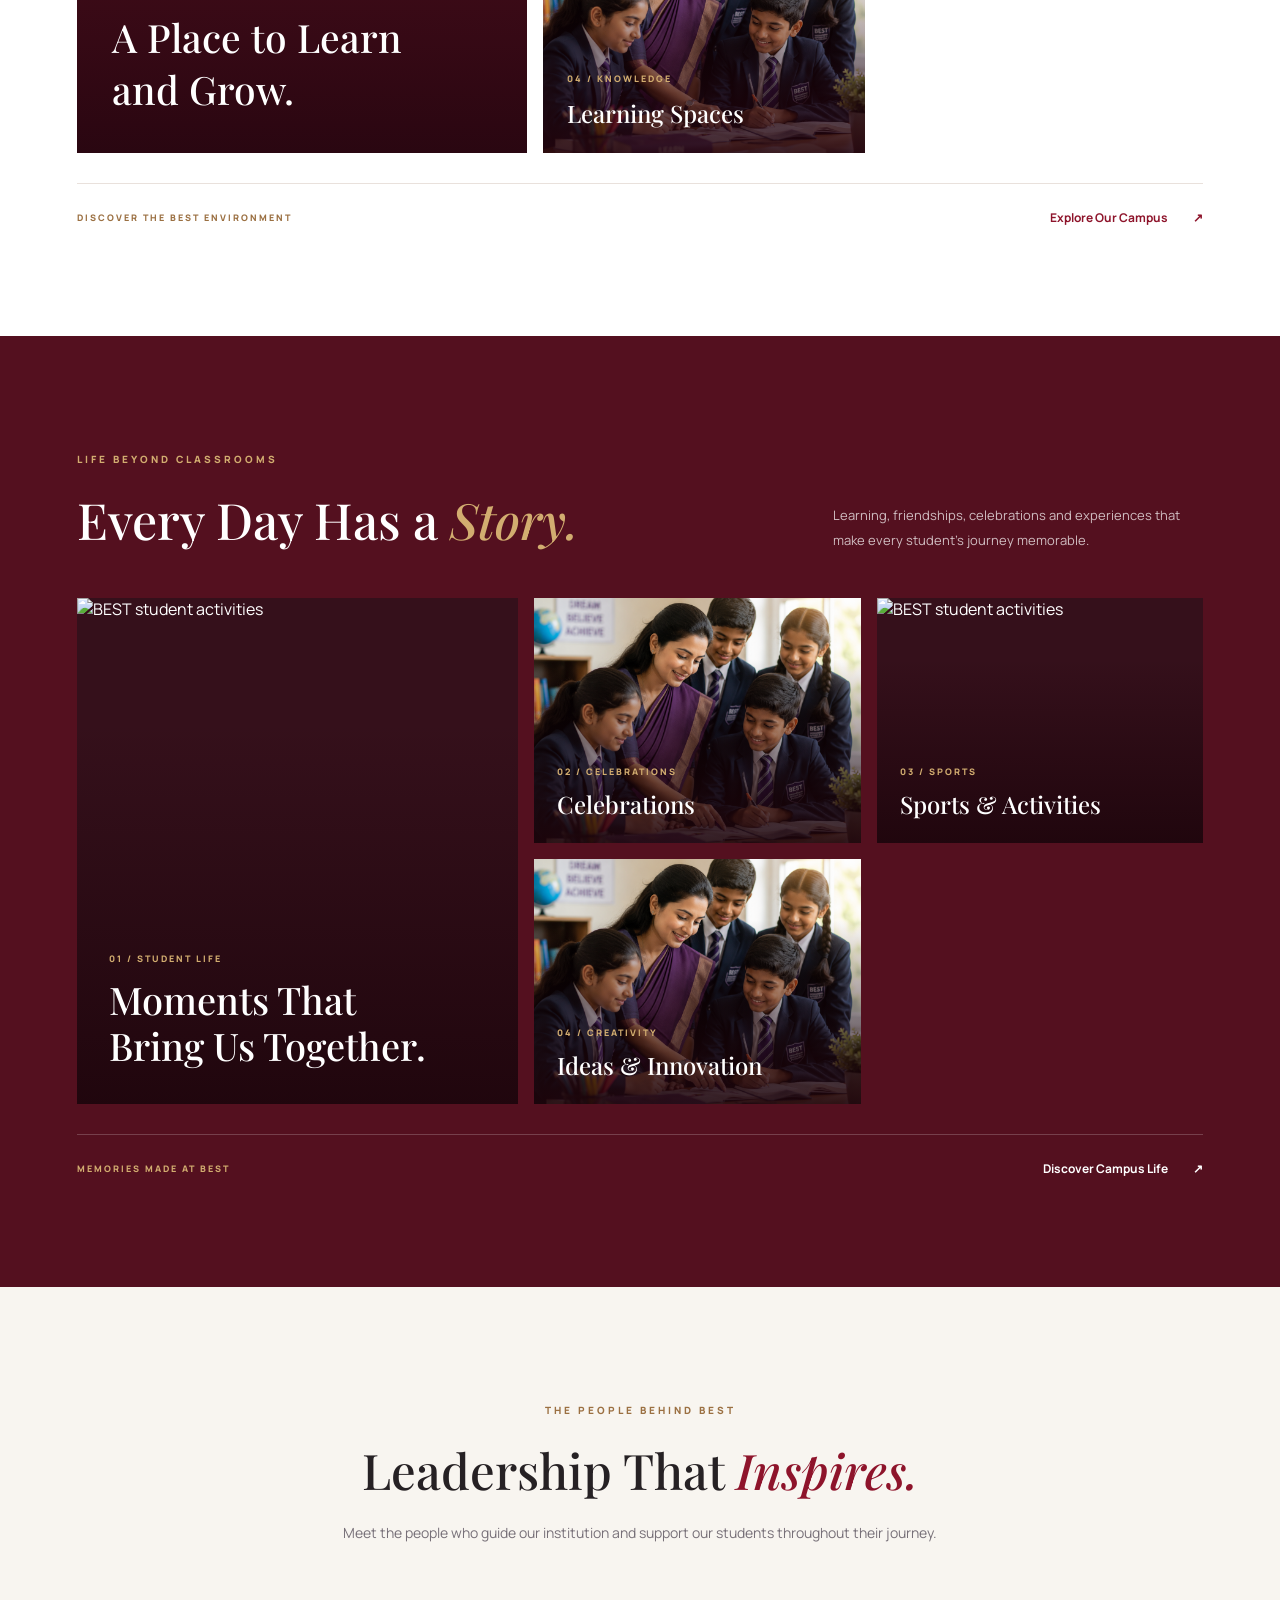
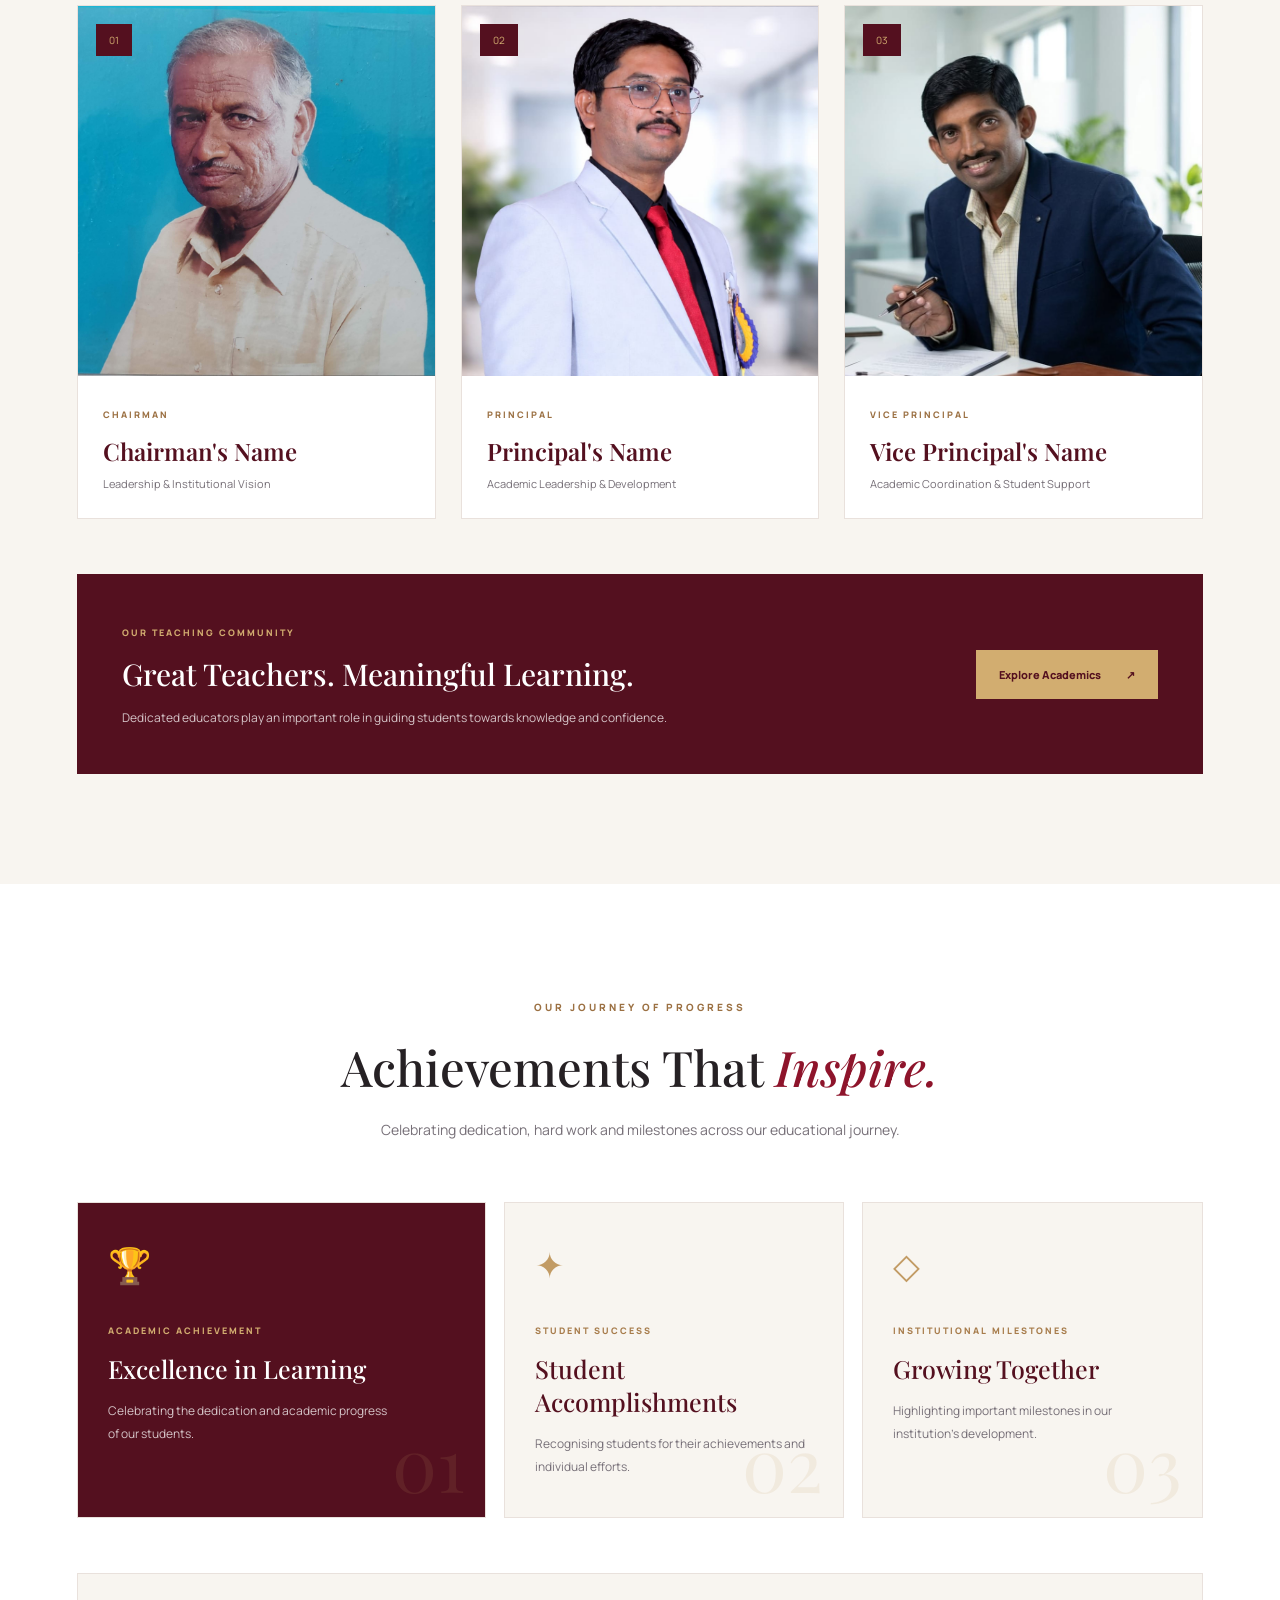
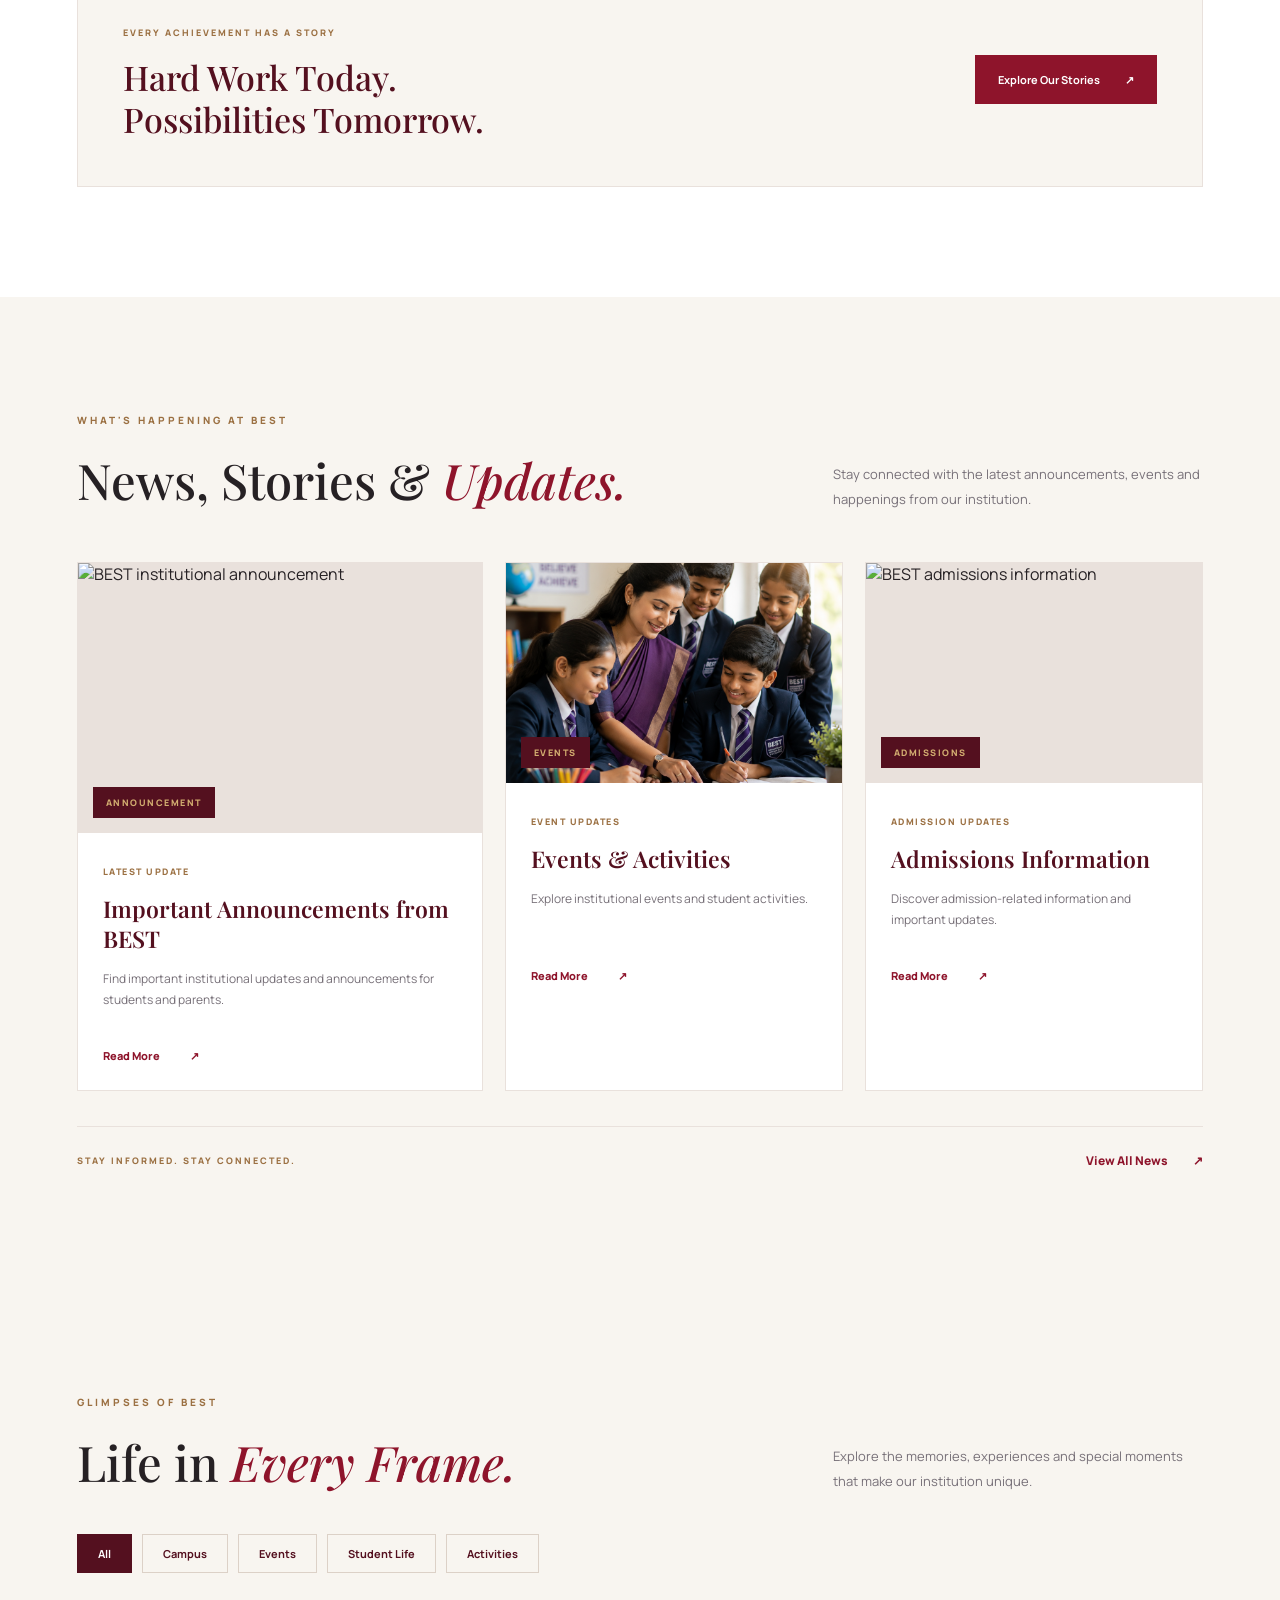
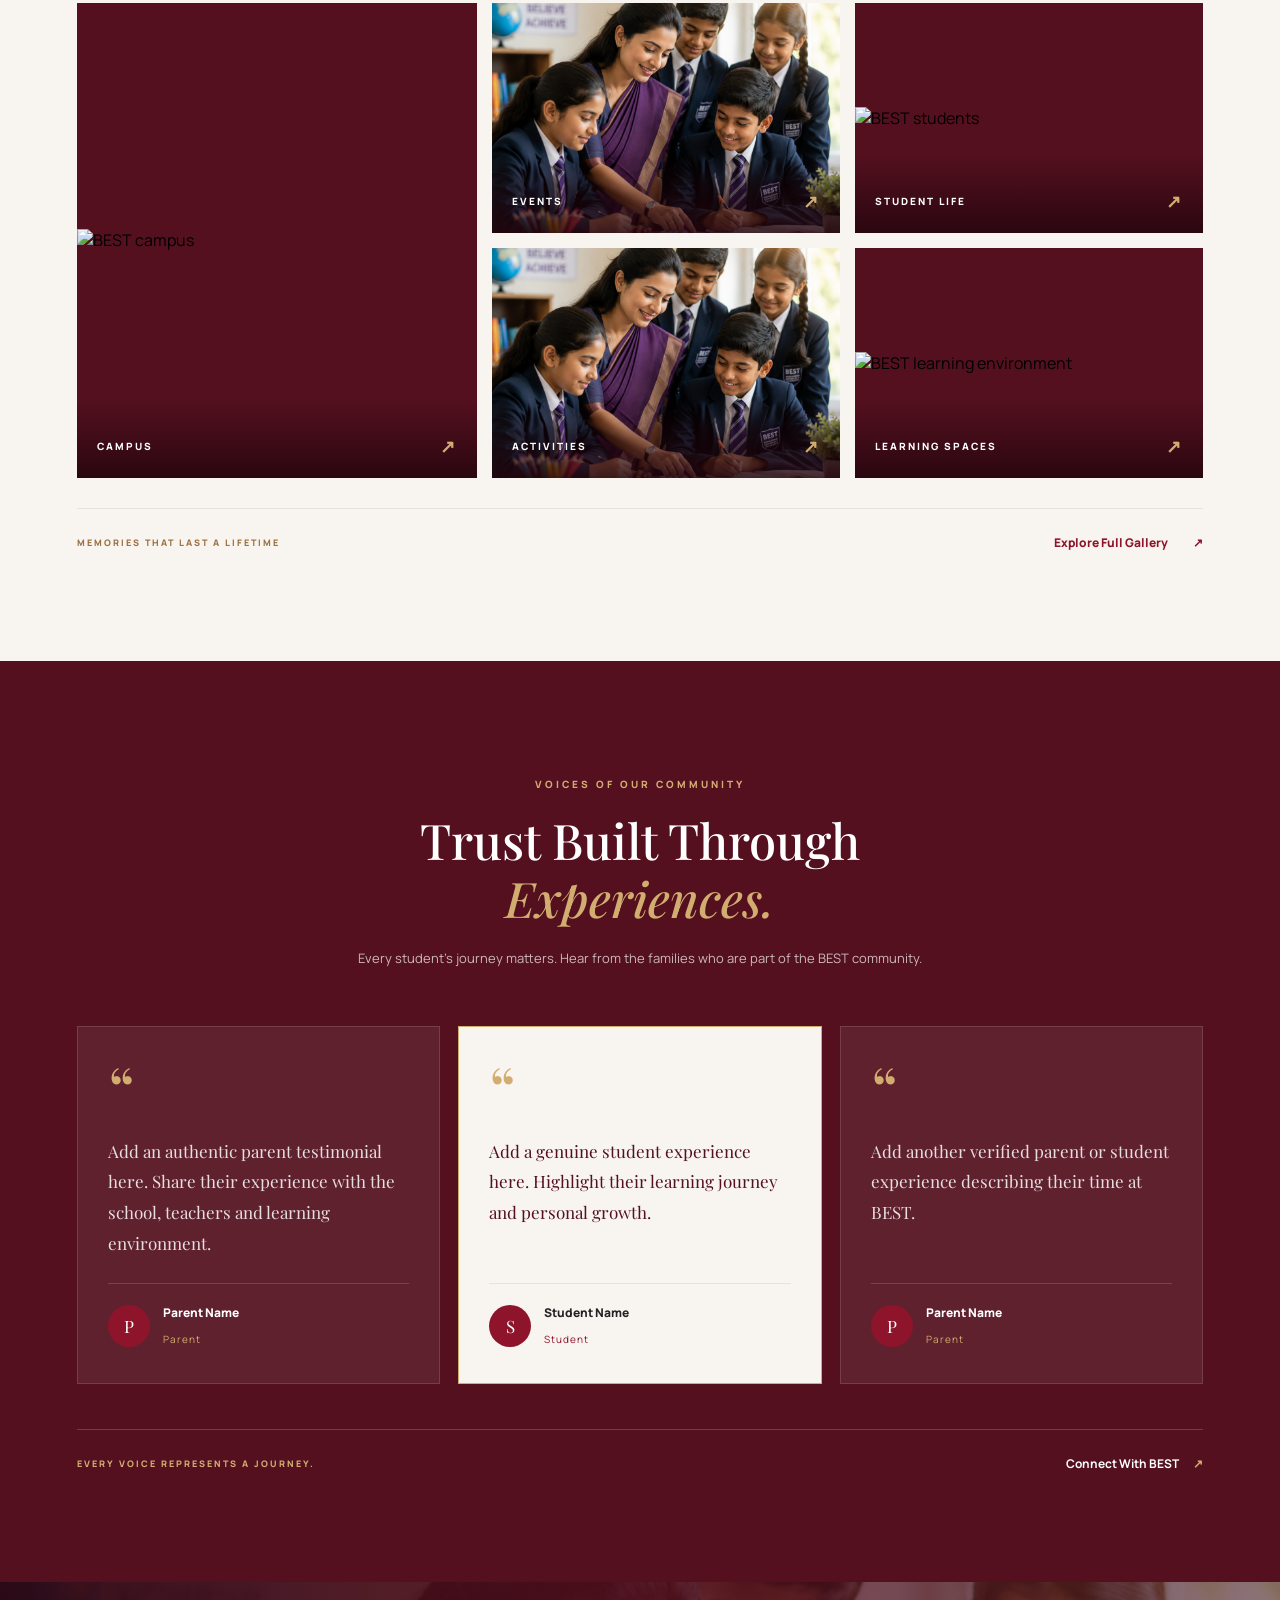
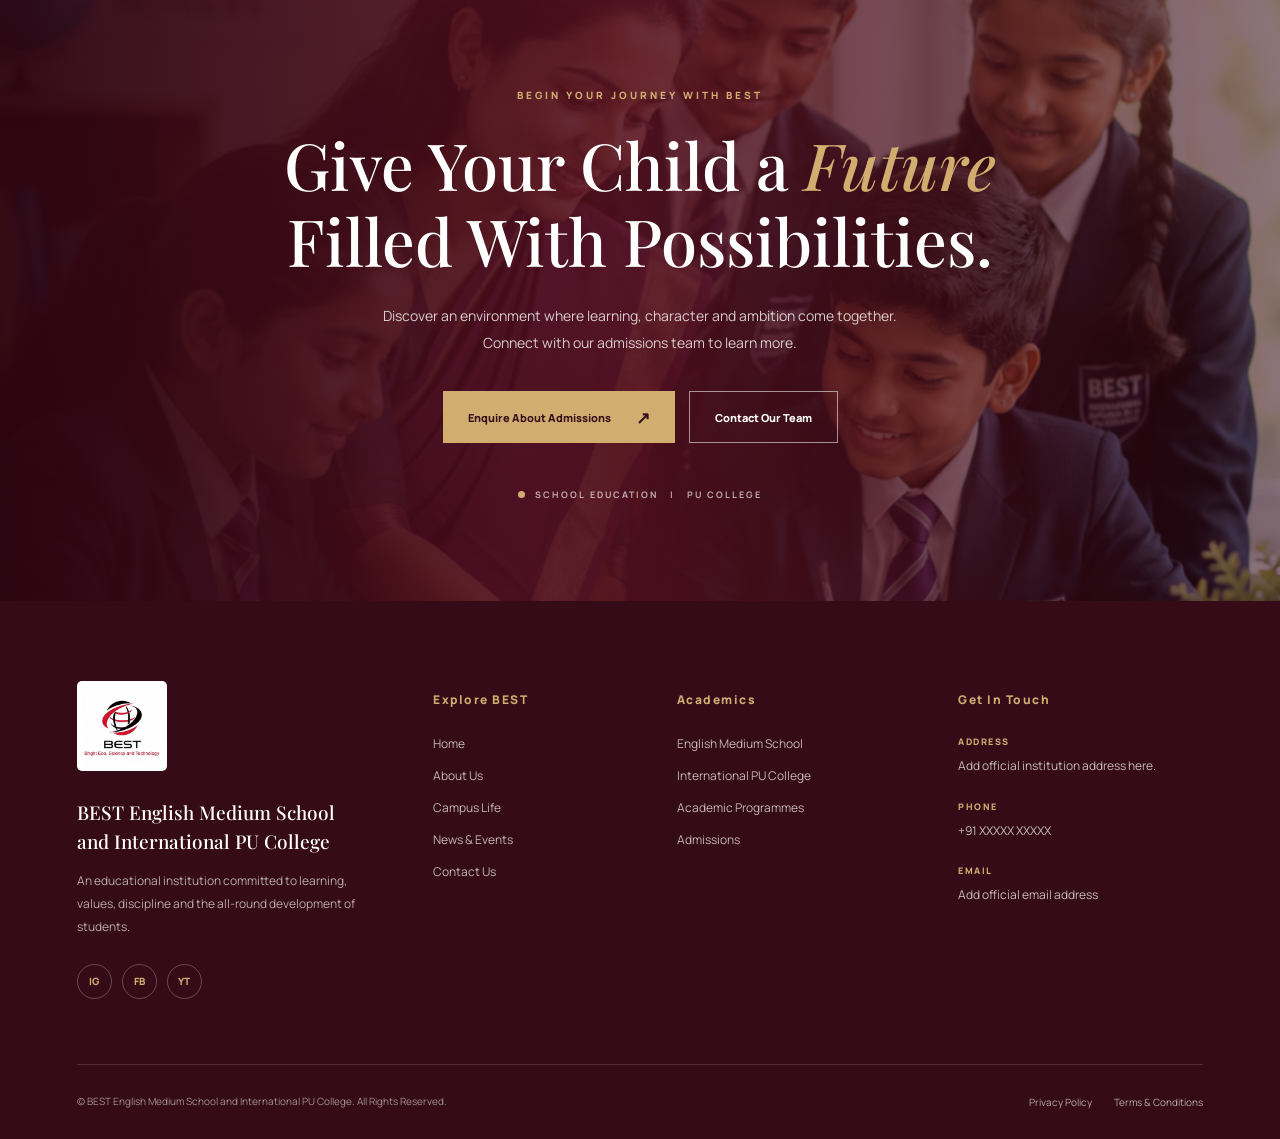
==== commit ed821ff4: "Update index.html" ====
--- a/index.html
+++ b/index.html
@@ -434,962 +434,7 @@
 }
 
 
-/* HERO */
-
-.hero {
-  min-height: 690px;
-  height: min(790px, calc(100svh - 125px));
-  min-height: 650px;
-  position: relative;
-  display: flex;
-  align-items: center;
-  overflow: hidden;
-  background: var(--red-dark);
-  color: white;
-}
-
-.hero-media {
-  position: absolute;
-  inset: 0;
-  z-index: 0;
-}
-
-.hero-media video,
-.hero-media img {
-  width: 100%;
-  height: 100%;
-  object-fit: cover;
-}
-
-.hero-media img {
-  display: none;
-}
-
-.hero-overlay {
-  position: absolute;
-  inset: 0;
-  background:
-    linear-gradient(90deg,
-      rgba(50,5,17,.96) 0%,
-      rgba(75,8,25,.87) 38%,
-      rgba(75,8,25,.40) 72%,
-      rgba(40,5,15,.18) 100%),
-    linear-gradient(0deg,rgba(30,4,12,.3),transparent 55%);
-}
-
-.hero-inner {
-  position: relative;
-  z-index: 2;
-  width: min(var(--container), calc(100% - 64px));
-  margin: auto;
-  padding: 70px 0 90px;
-}
-
-.hero-kicker {
-  display: flex;
-  align-items: center;
-  gap: 13px;
-  color: var(--gold);
-  text-transform: uppercase;
-  font-size: 11px;
-  letter-spacing: 3px;
-  font-weight: 800;
-  animation: riseIn .9s .15s both;
-}
-
-.hero-kicker::before {
-  content: "";
-  width: 40px;
-  height: 2px;
-  background: var(--gold);
-}
-
-.hero-title {
-  font-family: var(--serif);
-  font-size: clamp(48px, 7.2vw, 91px);
-  font-weight: 600;
-  line-height: 1.04;
-  letter-spacing: -2.8px;
-  max-width: 850px;
-  margin-top: 26px;
-}
-
-.hero-title .line {
-  display: block;
-  overflow: hidden;
-  padding-bottom: 7px;
-}
-
-.hero-title .line span {
-  display: block;
-  animation: titleReveal 1s cubic-bezier(.2,.8,.2,1) both;
-}
-
-.hero-title .line:nth-child(2) span {
-  animation-delay: .18s;
-}
-
-.hero-title em {
-  color: var(--gold);
-  font-weight: 500;
-}
-
-.hero-description {
-  max-width: 550px;
-  color: rgba(255,255,255,.84);
-  font-size: 15px;
-  line-height: 1.9;
-  margin-top: 23px;
-  animation: riseIn .9s .65s both;
-}
-
-.hero-actions {
-  display: flex;
-  flex-wrap: wrap;
-  gap: 13px;
-  margin-top: 34px;
-  animation: riseIn .9s .8s both;
-}
-
-.hero-bottom {
-  position: absolute;
-  z-index: 3;
-  bottom: 28px;
-  left: 50%;
-  transform: translateX(-50%);
-  width: min(var(--container), calc(100% - 64px));
-  display: flex;
-  justify-content: space-between;
-  align-items: center;
-  color: rgba(255,255,255,.75);
-  font-size: 10px;
-  letter-spacing: 2px;
-  text-transform: uppercase;
-}
-
-.scroll-cue {
-  display: flex;
-  align-items: center;
-  gap: 12px;
-}
-
-.scroll-cue span {
-  width: 35px;
-  height: 1px;
-  background: var(--gold);
-}
-
-/* MARQUEE */
-
-.marquee {
-  background: var(--red);
-  color: white;
-  overflow: hidden;
-  padding: 21px 0;
-}
-
-.marquee-track {
-  display: flex;
-  width: max-content;
-  animation: marqueeMove 34s linear infinite;
-}
-
-.marquee:hover .marquee-track {
-  animation-play-state: paused;
-}
-
-.marquee-item {
-  display: flex;
-  align-items: center;
-  gap: 28px;
-  padding-right: 28px;
-  font-family: var(--serif);
-  font-size: 19px;
-  font-weight: 600;
-  letter-spacing: 1px;
-  white-space: nowrap;
-}
-
-.marquee-item i {
-  color: var(--gold);
-  font-style: normal;
-  font-size: 22px;
-}
-
-/* STATS */
-
-.stats {
-  background: var(--ivory);
-  border-bottom: 1px solid var(--border);
-}
-
-.stats-grid {
-  display: grid;
-  grid-template-columns: repeat(4,1fr);
-}
-
-.stat {
-  text-align: center;
-  padding: 45px 20px;
-  border-right: 1px solid var(--border);
-}
-
-.stat:last-child {
-  border: 0;
-}
-
-.stat-number {
-  font-family: var(--serif);
-  font-size: clamp(34px,4vw,52px);
-  color: var(--red);
-  line-height: 1;
-}
-
-.stat-label {
-  color: var(--muted);
-  text-transform: uppercase;
-  letter-spacing: 1.5px;
-  font-size: 10px;
-  font-weight: 800;
-  margin-top: 12px;
-}
-
-/* ABOUT */
-
-.about {
-  background: white;
-}
-
-.about-grid {
-  display: grid;
-  grid-template-columns: .9fr 1.15fr .85fr;
-  align-items: center;
-  gap: 55px;
-}
-
-.about-copy .section-heading {
-  font-size: clamp(38px,4vw,54px);
-}
-
-.about-image {
-  position: relative;
-  min-height: 420px;
-}
-
-.about-image::before {
-  content: "";
-  position: absolute;
-  width: 85%;
-  height: 90%;
-  top: 0;
-  right: 0;
-  background: var(--red);
-}
-
-.about-image img {
-  position: absolute;
-  width: 92%;
-  height: 90%;
-  bottom: 0;
-  left: 0;
-  object-fit: cover;
-  border: 7px solid white;
-  z-index: 1;
-}
-
-.about-values {
-  display: flex;
-  flex-direction: column;
-}
-
-.value {
-  padding: 23px 0;
-  border-bottom: 1px solid var(--border);
-}
-
-.value:first-child {
-  padding-top: 0;
-}
-
-.value:last-child {
-  border-bottom: 0;
-}
-
-.value-mark {
-  color: var(--red);
-  font-family: var(--serif);
-  font-size: 30px;
-}
-
-.value h3 {
-  font-family: var(--serif);
-  font-size: 21px;
-  margin-top: 6px;
-}
-
-.value p {
-  font-size: 12px;
-  color: var(--muted);
-  line-height: 1.7;
-  margin-top: 6px;
-}
-
-/* DIVISIONS */
-
-.divisions {
-  background: var(--ivory);
-}
-
-.center-heading {
-  text-align: center;
-  max-width: 750px;
-  margin: 0 auto 48px;
-}
-
-.center-heading .eyebrow {
-  justify-content: center;
-}
-
-.center-heading .section-description {
-  margin-inline: auto;
-}
-
-.division-grid {
-  display: grid;
-  grid-template-columns: repeat(2,1fr);
-  gap: 25px;
-}
-
-.division-card {
-  min-height: 480px;
-  position: relative;
-  overflow: hidden;
-  color: white;
-  background: var(--red-dark);
-}
-
-.division-card img {
-  position: absolute;
-  inset: 0;
-  width: 100%;
-  height: 100%;
-  object-fit: cover;
-  transition: transform .8s cubic-bezier(.2,.8,.2,1);
-}
-
-.division-card:hover img {
-  transform: scale(1.055);
-}
-
-.division-card::after {
-  content: "";
-  position: absolute;
-  inset: 0;
-  background: linear-gradient(0deg,rgba(38,4,14,.95),rgba(50,5,15,.06) 80%);
-}
-
-.division-content {
-  position: absolute;
-  z-index: 2;
-  bottom: 0;
-  left: 0;
-  padding: 35px;
-  max-width: 510px;
-}
-
-.division-number {
-  color: var(--gold);
-  font-size: 10px;
-  font-weight: 800;
-  letter-spacing: 2px;
-}
-
-.division-content h3 {
-  font-family: var(--serif);
-  font-size: clamp(29px,3.3vw,42px);
-  line-height: 1.12;
-  margin-top: 13px;
-}
-
-.division-content p {
-  font-size: 13px;
-  line-height: 1.8;
-  color: rgba(255,255,255,.8);
-  margin-top: 13px;
-}
-
-.text-link {
-  display: inline-flex;
-  align-items: center;
-  gap: 12px;
-  color: var(--gold);
-  font-size: 11px;
-  font-weight: 800;
-  letter-spacing: 1px;
-  text-transform: uppercase;
-  margin-top: 23px;
-}
-
-.text-link span {
-  transition: transform .3s;
-}
-
-.text-link:hover span {
-  transform: translateX(6px);
-}
-
-/* ACADEMICS */
-
-.academics {
-  background: var(--red-dark);
-  color: white;
-  position: relative;
-  overflow: hidden;
-}
-
-.academics::after {
-  content: "BEST";
-  position: absolute;
-  right: -20px;
-  bottom: -100px;
-  color: rgba(255,255,255,.035);
-  font-size: clamp(200px,30vw,430px);
-  font-weight: 800;
-  line-height: 1;
-  pointer-events: none;
-}
-
-.academics .eyebrow {
-  color: var(--gold);
-}
-
-.academics .section-heading {
-  max-width: 730px;
-}
-
-.academics .section-description {
-  color: rgba(255,255,255,.68);
-}
-
-.academic-grid {
-  display: grid;
-  grid-template-columns: repeat(4,1fr);
-  gap: 14px;
-  margin-top: 45px;
-  position: relative;
-  z-index: 1;
-}
-
-.academic-card {
-  min-height: 230px;
-  background: #F8F5F0;
-  color: var(--red-dark);
-  padding: 26px 22px;
-  display: flex;
-  flex-direction: column;
-  justify-content: space-between;
-  transition: transform .3s, background .3s;
-}
-
-.academic-card:hover {
-  transform: translateY(-8px);
-  background: white;
-}
-
-.academic-icon {
-  color: var(--red);
-  font-size: 32px;
-}
-
-.academic-card h3 {
-  font-family: var(--serif);
-  font-size: 21px;
-  line-height: 1.2;
-}
-
-.academic-card p {
-  color: var(--muted);
-  font-size: 11px;
-  line-height: 1.6;
-  margin-top: 9px;
-}
-
-/* FACILITIES */
-
-.facilities {
-  background: white;
-}
-
-.facility-grid {
-  display: grid;
-  grid-template-columns: repeat(4,1fr);
-  gap: 15px;
-  margin-top: 45px;
-}
-
-.facility-card {
-  position: relative;
-  height: 290px;
-  overflow: hidden;
-  background: var(--red-dark);
-  color: white;
-}
-
-.facility-card img {
-  width: 100%;
-  height: 100%;
-  object-fit: cover;
-  transition: transform .7s;
-}
-
-.facility-card:hover img {
-  transform: scale(1.08);
-}
-
-.facility-card::after {
-  content: "";
-  position: absolute;
-  inset: 0;
-  background: linear-gradient(0deg,rgba(35,4,12,.86),transparent 65%);
-}
-
-.facility-card h3 {
-  position: absolute;
-  z-index: 2;
-  bottom: 23px;
-  left: 20px;
-  font-family: var(--serif);
-  font-size: 21px;
-}
-
-/* CAMPUS LIFE */
-
-.campus-life {
-  background: var(--ivory);
-}
-
-.life-grid {
-  display: grid;
-  grid-template-columns: 1.2fr .8fr;
-  gap: 25px;
-  margin-top: 42px;
-}
-
-.life-main, .life-side {
-  position: relative;
-  overflow: hidden;
-  min-height: 430px;
-  background: var(--red-dark);
-}
-
-.life-side {
-  min-height: 430px;
-  display: grid;
-  grid-template-rows: 1fr 1fr;
-  gap: 15px;
-  background: transparent;
-}
-
-.life-main img, .life-small img {
-  width: 100%;
-  height: 100%;
-  object-fit: cover;
-  transition: transform .7s;
-}
-
-.life-main:hover img, .life-small:hover img {
-  transform: scale(1.06);
-}
-
-.life-main::after, .life-small::after {
-  content: "";
-  position: absolute;
-  inset: 0;
-  background: linear-gradient(0deg,rgba(35,4,12,.8),transparent 70%);
-}
-
-.life-main h3, .life-small h3 {
-  position: absolute;
-  z-index: 2;
-  bottom: 25px;
-  left: 25px;
-  color: white;
-  font-family: var(--serif);
-  font-size: 27px;
-}
-
-.life-small {
-  position: relative;
-  overflow: hidden;
-  background: var(--red-dark);
-}
-
-/* LEADERSHIP */
-
-.leadership {
-  background: white;
-}
-
-.leader-grid {
-  display: grid;
-  grid-template-columns: repeat(2,1fr);
-  gap: 25px;
-  margin-top: 42px;
-}
-
-.leader-card {
-  display: grid;
-  grid-template-columns: 180px 1fr;
-  gap: 24px;
-  align-items: center;
-  background: var(--ivory);
-  padding: 20px;
-}
-
-.leader-card img {
-  width: 180px;
-  height: 200px;
-  object-fit: cover;
-}
-
-.leader-card span {
-  color: var(--red);
-  text-transform: uppercase;
-  font-size: 10px;
-  font-weight: 800;
-  letter-spacing: 1.5px;
-}
-
-.leader-card h3 {
-  font-family: var(--serif);
-  font-size: 25px;
-  margin-top: 8px;
-}
-
-.leader-card p {
-  color: var(--muted);
-  font-size: 12px;
-  line-height: 1.7;
-  margin-top: 10px;
-}
-
-/* NEWS */
-
-.news {
-  background: var(--ivory);
-}
-
-.news-grid {
-  display: grid;
-  grid-template-columns: repeat(3,1fr);
-  gap: 20px;
-  margin-top: 42px;
-}
-
-.news-card {
-  background: white;
-  border: 1px solid var(--border);
-}
-
-.news-card img {
-  width: 100%;
-  height: 220px;
-  object-fit: cover;
-}
-
-.news-card-content {
-  padding: 22px;
-}
-
-.news-card-content span {
-  color: var(--red);
-  font-size: 10px;
-  font-weight: 800;
-  letter-spacing: 1px;
-  text-transform: uppercase;
-}
-
-.news-card-content h3 {
-  font-family: var(--serif);
-  font-size: 22px;
-  margin-top: 10px;
-}
-
-.news-card-content p {
-  color: var(--muted);
-  font-size: 12px;
-  line-height: 1.7;
-  margin-top: 9px;
-}
-
-/* GALLERY */
-
-.gallery {
-  background: white;
-  overflow: hidden;
-}
-
-.gallery-track {
-  display: flex;
-  gap: 15px;
-  width: max-content;
-  margin-top: 42px;
-  animation: galleryMove 35s linear infinite;
-}
-
-.gallery-track:hover {
-  animation-play-state: paused;
-}
-
-.gallery-track img {
-  width: 300px;
-  height: 220px;
-  object-fit: cover;
-}
-
-.gallery-track img:nth-child(even) {
-  margin-top: 25px;
-}
-
-/* ADMISSION CTA */
-
-.admission-cta {
-  background: var(--red);
-  color: white;
-  position: relative;
-  overflow: hidden;
-  padding: 95px 0;
-}
-
-.admission-cta::before {
-  content: "BEST";
-  position: absolute;
-  right: -20px;
-  bottom: -90px;
-  font-size: clamp(200px,30vw,420px);
-  line-height: 1;
-  font-weight: 800;
-  color: rgba(255,255,255,.055);
-}
-
-.admission-inner {
-  position: relative;
-  z-index: 1;
-  display: flex;
-  justify-content: space-between;
-  align-items: center;
-  gap: 35px;
-}
-
-.admission-inner .eyebrow {
-  color: var(--gold);
-}
-
-.admission-inner h2 {
-  font-family: var(--serif);
-  font-size: clamp(37px,5vw,62px);
-  line-height: 1.1;
-  max-width: 760px;
-  margin-top: 18px;
-}
-
-.admission-inner p {
-  color: rgba(255,255,255,.8);
-  font-size: 14px;
-  line-height: 1.8;
-  margin-top: 15px;
-  max-width: 620px;
-}
-
-/* FOOTER */
-
-.footer {
-  background: #28141A;
-  color: white;
-  padding: 75px 0 25px;
-}
-
-.footer-grid {
-  display: grid;
-  grid-template-columns: 1.5fr 1fr 1fr 1fr;
-  gap: 45px;
-}
-
-.footer-brand h2 {
-  font-family: var(--serif);
-  font-size: 45px;
-  letter-spacing: 3px;
-  color: white;
-}
-
-.footer-brand p {
-  color: rgba(255,255,255,.62);
-  font-size: 12px;
-  line-height: 1.9;
-  margin-top: 15px;
-  max-width: 300px;
-}
-
-.footer-column h3 {
-  color: var(--gold);
-  font-size: 11px;
-  letter-spacing: 1.5px;
-  text-transform: uppercase;
-  margin-bottom: 22px;
-}
-
-.footer-column a, .footer-column p {
-  display: block;
-  color: rgba(255,255,255,.7);
-  font-size: 12px;
-  line-height: 1.8;
-  margin-bottom: 12px;
-}
-
-.footer-column a:hover {
-  color: var(--gold);
-}
-
-.footer-bottom {
-  border-top: 1px solid rgba(255,255,255,.13);
-  margin-top: 55px;
-  padding-top: 23px;
-  display: flex;
-  justify-content: space-between;
-  gap: 20px;
-  color: rgba(255,255,255,.5);
-  font-size: 10px;
-}
-
-/* REVEAL ANIMATIONS */
-
-.reveal {
-  opacity: 0;
-  transform: translateY(32px);
-  transition: opacity .8s ease, transform .8s cubic-bezier(.2,.8,.2,1);
-}
-
-.reveal.visible {
-  opacity: 1;
-  transform: translateY(0);
-}
-
-@keyframes riseIn {
-  from { opacity: 0; transform: translateY(25px); }
-  to { opacity: 1; transform: translateY(0); }
-}
-
-@keyframes titleReveal {
-  from { opacity: 0; transform: translateY(105%); }
-  to { opacity: 1; transform: translateY(0); }
-}
-
-@keyframes marqueeMove {
-  from { transform: translateX(0); }
-  to { transform: translateX(-50%); }
-}
-
-@keyframes galleryMove {
-  from { transform: translateX(0); }
-  to { transform: translateX(-50%); }
-}
-
-/* RESPONSIVE */
-
-@media(max-width:1100px) {
-  .desktop-nav { gap: 12px; }
-  .desktop-nav a { font-size: 10px; }
-  .brand-copy strong { font-size: 23px; }
-  .about-grid { grid-template-columns: 1fr 1.2fr; }
-  .about-values { grid-column: 1/-1; display: grid; grid-template-columns: repeat(3,1fr); gap: 20px; }
-  .value { border: 0; padding: 15px 0; }
-  .academic-grid { grid-template-columns: repeat(2,1fr); }
-  .facility-grid { grid-template-columns: repeat(2,1fr); }
-  .leader-grid { grid-template-columns: 1fr; }
-}
-
-@media(max-width:850px) {
-  .container { width: min(100% - 40px, var(--container)); }
-  .topbar-inner { justify-content: center; }
-  .topbar-right { display: none; }
-  .nav-inner { min-height: 76px; }
-  .desktop-nav { display: none; }
-  .menu-toggle { display: block; }
-  .hero { min-height: 690px; height: 80svh; }
-  .hero-inner { width: calc(100% - 40px); }
-  .hero-bottom { width: calc(100% - 40px); }
-  .stats-grid { grid-template-columns: repeat(2,1fr); }
-  .stat:nth-child(2) { border-right: 0; }
-  .stat:nth-child(-n+2) { border-bottom: 1px solid var(--border); }
-  .about-grid { grid-template-columns: 1fr; gap: 35px; }
-  .about-image { min-height: 420px; }
-  .about-values { grid-column: auto; }
-  .division-grid { grid-template-columns: 1fr; }
-  .division-card { min-height: 420px; }
-  .life-grid { grid-template-columns: 1fr; }
-  .life-side { grid-template-columns: 1fr 1fr; grid-template-rows: 230px; min-height: 230px; }
-  .news-grid { grid-template-columns: 1fr 1fr; }
-  .footer-grid { grid-template-columns: 1fr 1fr; }
-  .admission-inner { flex-direction: column; align-items: flex-start; }
-}
-
-@media(max-width:560px) {
-  .section { padding: 75px 0; }
-  .container { width: calc(100% - 36px); }
-  .topbar-inner { min-height: 32px; font-size: 9px; }
-  .brand-symbol { width: 45px; height: 45px; font-size: 24px; }
-  .brand-copy strong { font-size: 21px; }
-  .brand-copy span { font-size: 7px; letter-spacing: .7px; }
-  .hero { min-height: 670px; height: 83svh; }
-  .hero-overlay {
-    background: linear-gradient(90deg,rgba(50,5,17,.9),rgba(50,5,17,.5)),
-                linear-gradient(0deg,rgba(30,4,12,.5),transparent);
-  }
-  .hero-inner { width: calc(100% - 38px); padding-top: 45px; }
-  .hero-title { font-size: clamp(43px,12vw,61px); letter-spacing: -1.5px; }
-  .hero-description { font-size: 13px; }
-  .hero-kicker { font-size: 9px; letter-spacing: 1.5px; }
-  .hero-actions { gap: 9px; }
-  .hero-actions .btn { min-height: 47px; padding: 0 15px; font-size: 10px; }
-  .hero-bottom { width: calc(100% - 38px); font-size: 8px; }
-  .marquee { padding: 16px 0; }
-  .marquee-item { font-size: 16px; }
-  .stat { padding: 30px 8px; }
-  .stat-number { font-size: 36px; }
-  .stat-label { font-size: 8px; letter-spacing: 1px; }
-  .about-image { min-height: 310px; }
-  .about-values { grid-template-columns: 1fr; gap: 0; }
-  .division-card { min-height: 390px; }
-  .division-content { padding: 25px; }
-  .academic-grid { grid-template-columns: 1fr 1fr; gap: 9px; }
-  .academic-card { min-height: 205px; padding: 18px 14px; }
-  .academic-card h3 { font-size: 18px; }
-  .facility-grid { grid-template-columns: 1fr 1fr; gap: 9px; }
-  .facility-card { height: 205px; }
-  .facility-card h3 { font-size: 17px; left: 12px; bottom: 15px; }
-  .life-main { min-height: 320px; }
-  .life-side { grid-template-columns: 1fr; grid-template-rows: 180px 180px; }
-  .leader-card { grid-template-columns: 105px 1fr; gap: 15px; padding: 13px; }
-  .leader-card img { width: 105px; height: 140px; }
-  .leader-card h3 { font-size: 20px; }
-  .news-grid { grid-template-columns: 1fr; }
-  .news-card img { height: 210px; }
-  .gallery-track img { width: 235px; height: 175px; }
-  .admission-cta { padding: 75px 0; }
-  .footer-grid { grid-template-columns: 1fr 1fr; gap: 30px 20px; }
-  .footer-brand { grid-column: 1/-1; }
-  .footer-bottom { flex-direction: column; margin-top: 35px; }
-}
-
-@media(prefers-reduced-motion:reduce) {
-  *, *::before, *::after {
-    scroll-behavior: auto !important;
-    animation-duration: .01ms !important;
-    animation-iteration-count: 1 !important;
-    transition-duration: .01ms !important;
-  }
-  .reveal { opacity: 1; transform: none; }
-}
+
   /* ===== BEST CINEMATIC HERO ===== */
 
 .best-hero {
